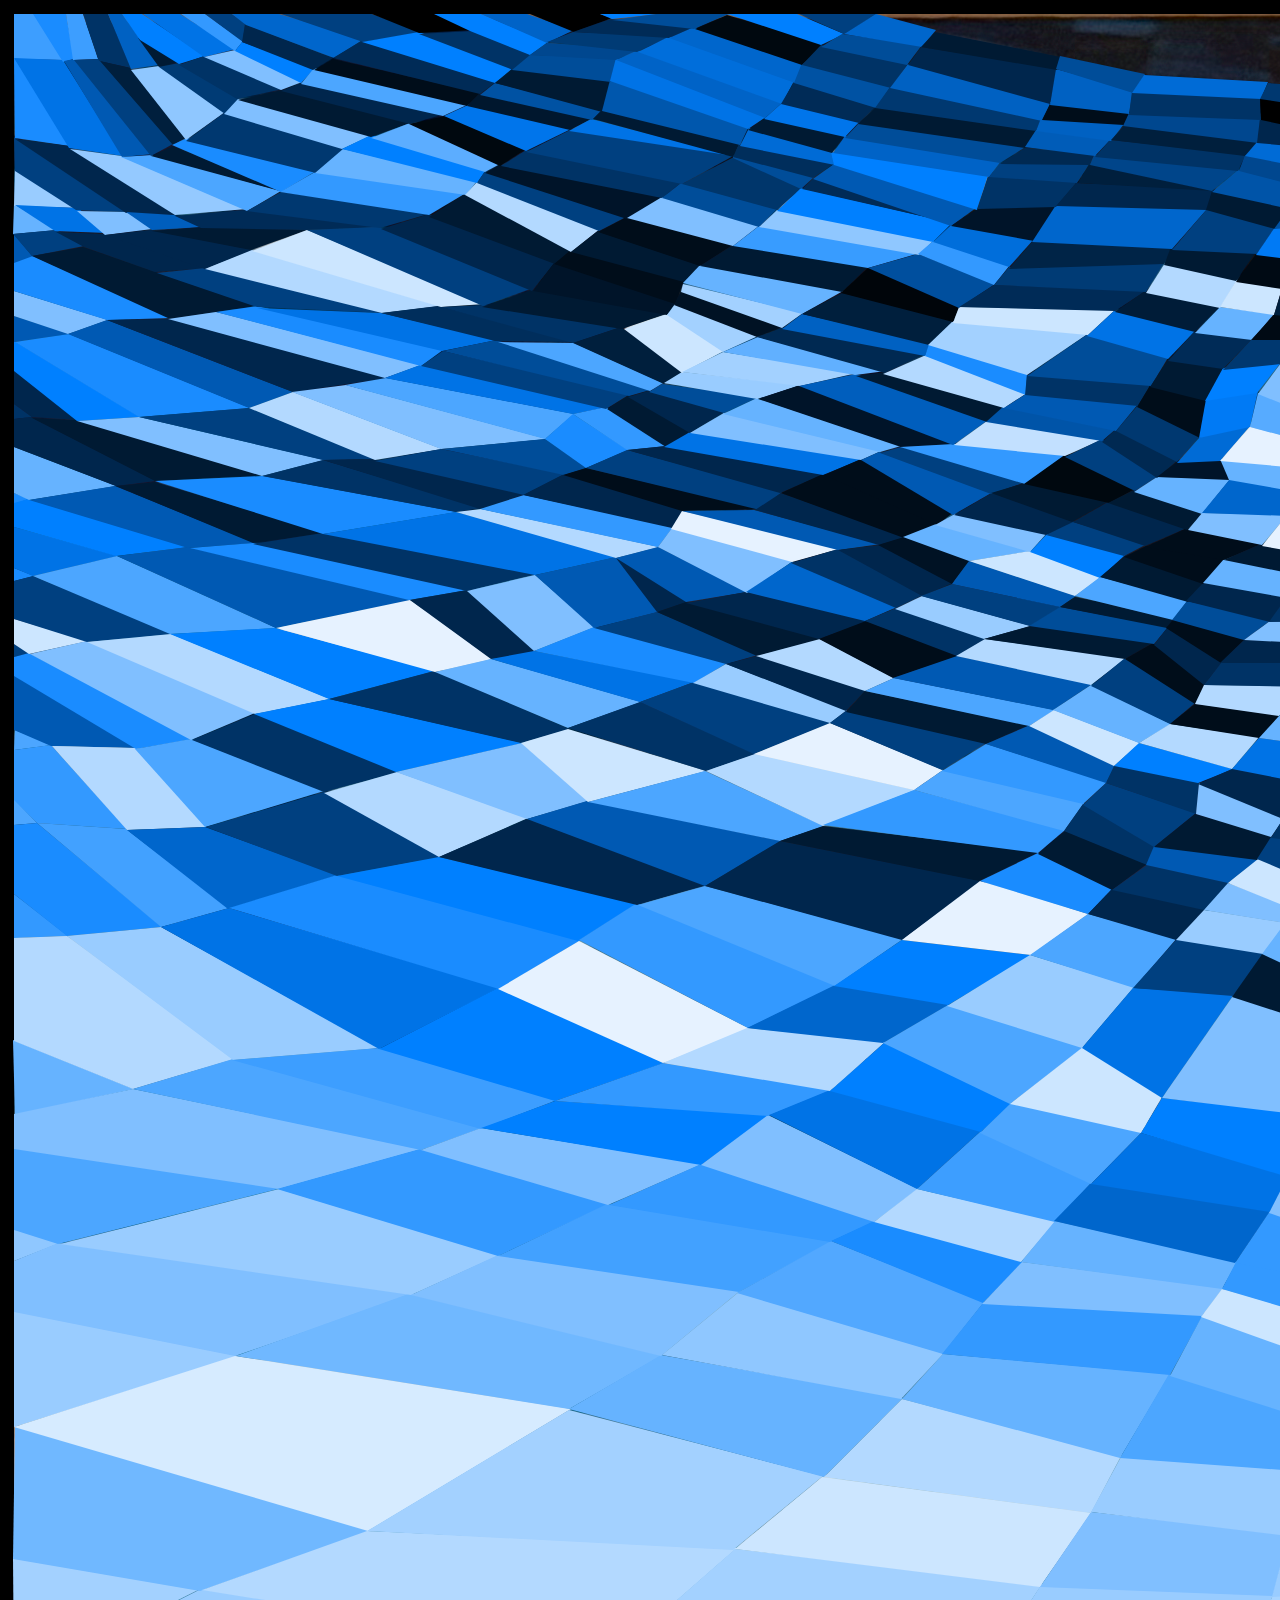
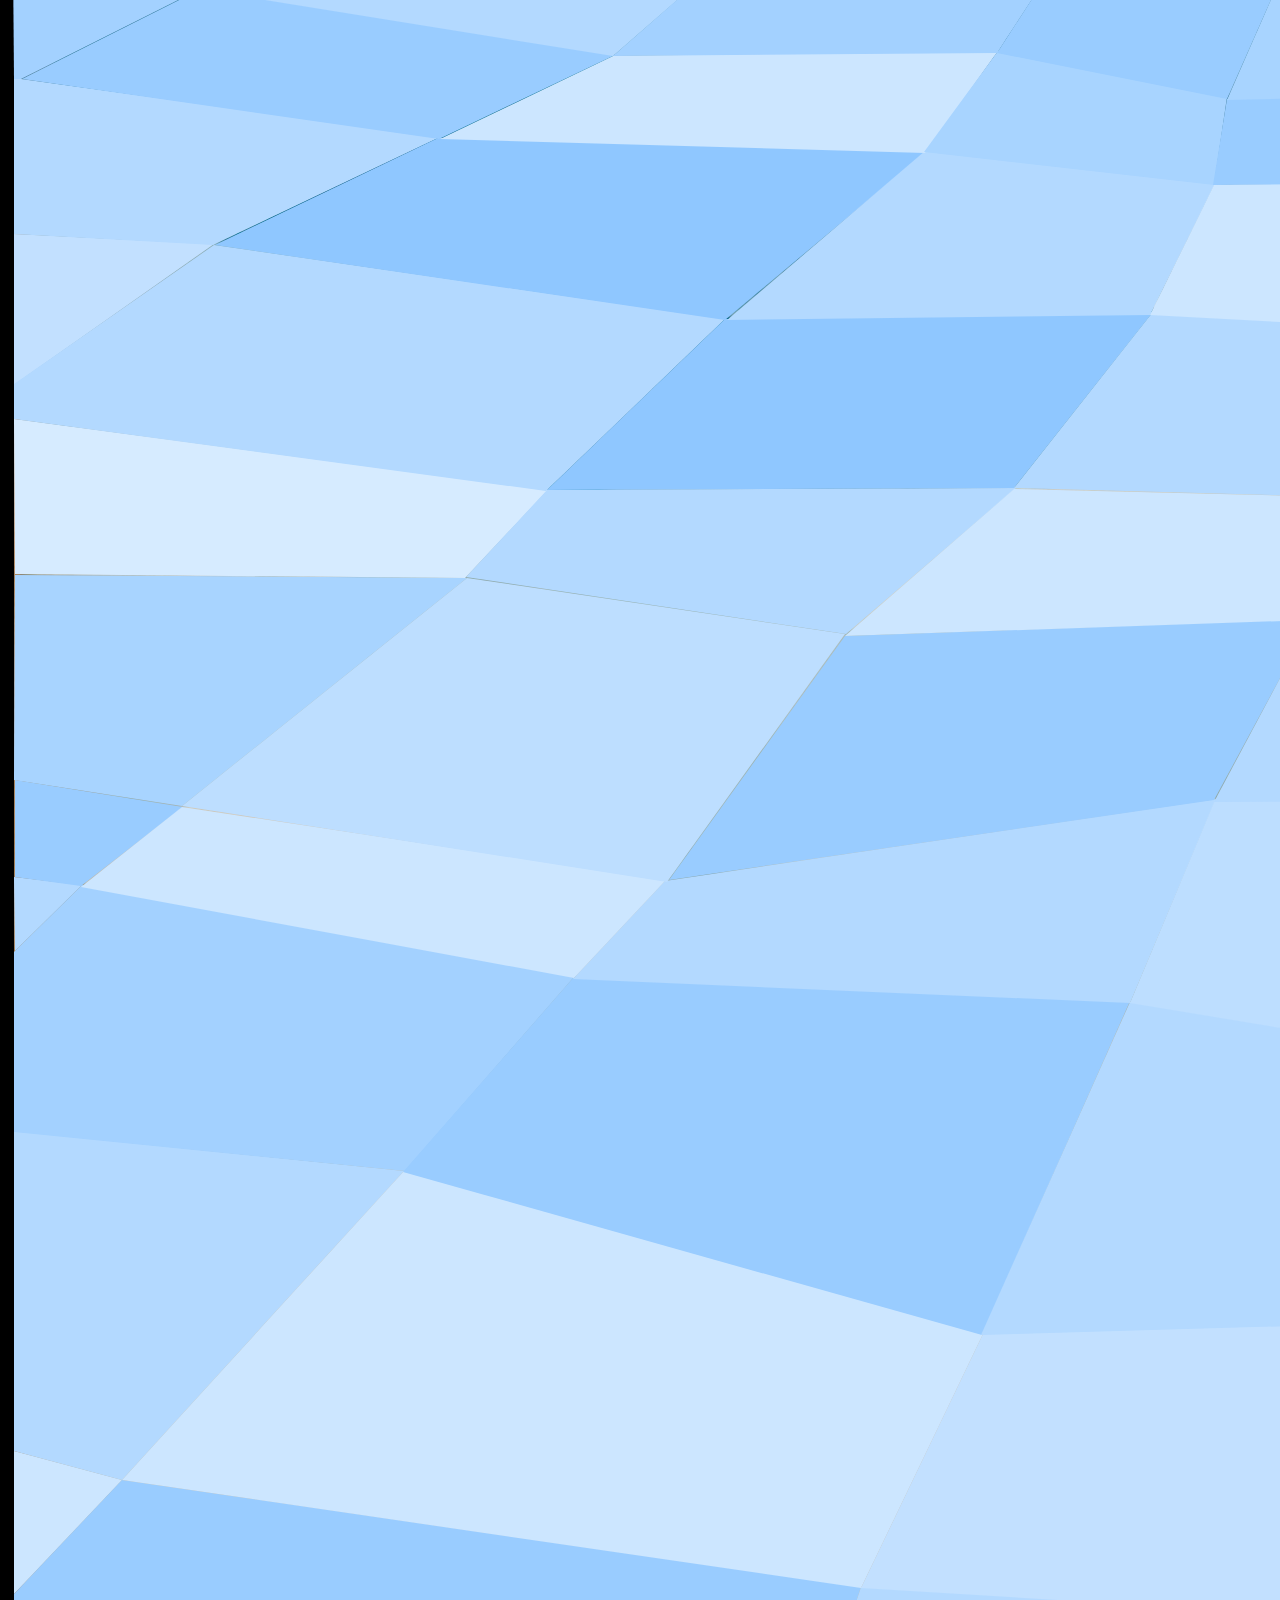
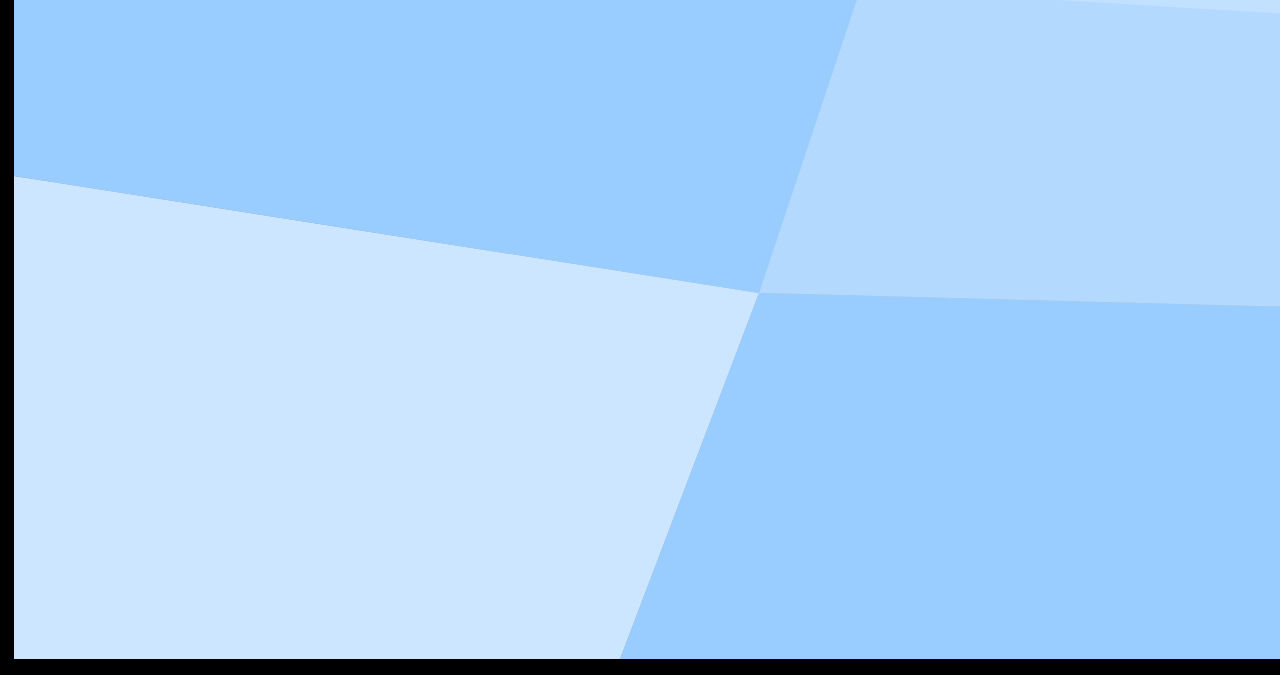
==== plane/index.html @ df66cd6f "more progress" ====
<!DOCTYPE html>
<html lang="en">
<head>
  <meta charset="UTF-8">
  <meta name="viewport" content="width=device-width, initial-scale=1.0">
  <meta name="color-scheme" content="light"/>
  <title>Dave Art</title>
  <meta name="keywords" content="svg, art, ...">
  <meta name="author" content="Fania Raczinski">
  <meta name="description" content="">

  <link rel="apple-touch-icon" sizes="180x180" href="imgs/favicons/apple-touch-icon.png">
  <link rel="icon" type="image/png" sizes="32x32" href="imgs/favicons/favicon-32x32.png">
  <link rel="icon" type="image/png" sizes="16x16" href="imgs/favicons/favicon-16x16.png">
  <link rel="manifest" href="site.webmanifest">

  <meta property="og:title" content="TITLE" />
  <meta property="og:type" content="website" />
  <!-- <meta property="og:url" content="" /> -->
  <!-- <meta property="og:image" content="" /> -->

  <meta name="twitter:card" content="summary_large_image">
  <meta name="twitter:title" content="TITLE">
  <!-- <meta name="twitter:image" content=""> -->

  <link rel="stylesheet" href="styles.css"></link>
  <script type="module" src="modules/clickListener.js"></script>
  <script type="module" src="modules/coords.js"></script>
  <script type="module" src="modules/effects.js"></script>

</head>

<body>

<main>

  <img src="ball_plane.png" alt="original artwork by Dave">

  <svg id="svg" viewBox="0 0 2774 3875" width="2774" height="3875" preserveAspectRatio="xMidYMid meet" overflow="hidden">

    <defs>
        <!-- --purple: rgb(61 29 62   / 100%);
            --mint:   rgb(81 173 119 / 100%);
            --blue:   rgb(18 69 117  / 100%);
            --orange: rgb(182 101 41 / 100%); -->

      <radialGradient id="ball" cx="45%" cy="20%" fr="1%">
        <stop offset="9%" stop-color="hsl(35deg 100% 90%)" />
        <stop offset="10%" stop-color="hsl(35deg 90% 50%)" />
        <stop offset="95%" stop-color="hsl(5deg 100% 50%)" />
      </radialGradient>

    </defs>

    <rect x="4" y="4" width="2764" height="3865" fill="none" stroke="black" stroke-width="20"/>

    <g id="colour_blocks">
      
      <path d="M 14 3376 L 759 3493 620 3859 14 3859 Z" fill="hsl(210deg 100% 90%)"/>
      <path d="M 759 3493 L 1562 3514 1564 3859 620 3859 Z" fill="hsl(210deg 100% 80%)"/>
      <path d="M 1562 3514 L 2426 3474 2652 3859 1564 3859 Z" fill="hsl(210deg 100% 85%)"/>
      <path d="M 2426 3474 L 2758 3471 2758 3859 2651 3859 Z" fill="hsl(210deg 100% 90%)"/>

      <path d="M 14 3051 L 122 3080 14 3194 Z" fill="hsl(210deg 100% 90%)"/>
      <path d="M 14 3194 L 122 3080 861 3187 759 3493 14 3376 Z" fill="hsl(210deg 100% 80%)"/>
      <path d="M 861 3187 L 1601 3232 1562 3514 759 3493 Z" fill="hsl(210deg 100% 85%)"/>
      <path d="M 1601 3232 L 2417 3221 2426 3474 1562 3514 Z" fill="hsl(210deg 100% 90%)"/>
      <path d="M 2417 3221 L 2757 3236 2758 3473 2426 3474 Z" fill="hsl(210deg 100% 80%)"/>
      
      <path d="M 14 2731 L 404 2771 122 3080 14 3051 Z" fill="hsl(210deg 100% 85%)"/>
      <path d="M 404 2771 L 983 2934 861 3188 122 3080 Z" fill="hsl(210deg 100% 90%)"/>
      <path d="M 983 2934 L 1635 2914 1601 3233 861 3188 Z" fill="hsl(210deg 100% 88%)"/>
      <path d="M 1635 2914 L 2448 2989 2417 3223 1601 3233 Z" fill="hsl(210deg 100% 80%)"/>
      <path d="M 2448 2989 L 2758 3005 2757 3237 2418 3223 Z" fill="hsl(210deg 100% 85%)"/>
      
      <path d="M 14 2477 L 82 2485 15 2551 Z" fill="hsl(210deg 100% 85%)"/>
      <path d="M 82 2485 L 574 2577 405 2771 14 2732 14 2552 Z" fill="hsl(210deg 100% 82%)"/>
      <path d="M 573 2578 L 1130 2601 982 2935 403 2772 Z" fill="hsl(210deg 100% 80%)"/>
      <path d="M 1130 2602 L 1655 2690 1637 2916 981 2935 Z" fill="hsl(210deg 100% 85%)"/>
      <path d="M 1654 2691 L 2354 2668 2447 2989 1637 2916 Z" fill="hsl(210deg 100% 87%)"/>
      <path d="M 2354 2669 L 2758 2689 2758 3007 2447 2989 Z" fill="hsl(210deg 100% 90%)"/>
      
      <path d="M 15 2380 L 183 2407 81 2486 15 2477 Z" fill="hsl(210deg 100% 80%)"/>
      <path d="M 182 2407 L 666 2480 574 2578 81 2487 Z" fill="hsl(210deg 100% 90%)"/>
      <path d="M 665 2481 L 1216 2399 1130 2603 573 2579 Z" fill="hsl(210deg 100% 85%)"/>
      <path d="M 1215 2400 L 1652 2398 1654 2690 1130 2603 Z" fill="hsl(210deg 100% 87%)"/>
      <path d="M 1652 2400 L 2317 2519 2353 2670 1654 2691 Z" fill="hsl(210deg 100% 90%)"/>
      <path d="M 2317 2519 L 2758 2502 2758 2689 2353 2670 Z" fill="hsl(210deg 100% 85%)"/>



      <path d="M 15 2175 L 467 2178 182 2406 14 2380 Z" fill="hsl(210deg 100% 83%)"/>
      <path d="M 182 2406 L 467 2178 845 2234 667 2482 Z" fill="hsl(210deg 100% 87%)"/>
      <path d="M 669 2480 L 845 2236 1312 2219 1214 2400 Z" fill="hsl(210deg 100% 80%)"/>
      <path d="M 1214 2402 L 1311 2220 1694 2237 1655 2401 Z" fill="hsl(210deg 100% 85%)"/>
      <path d="M 1655 2401 L 1694 2238 2260 2266 2317 2519 Z" fill="hsl(210deg 100% 80%)"/>
      <path d="M 2316 2520 L 2259 2267 2758 2294 2757 2503 Z" fill="hsl(210deg 100% 88%)"/>

      <path d="M 15 2174 L 14 2019 548 2090 465 2178 Z" fill="hsl(210deg 100% 92%)"/>
      <path d="M 466 2177 L 547 2090 1016 2088 846 2234 Z" fill="hsl(210deg 100% 85%)"/>
      <path d="M 845 2236 L 1014 2089 1379 2098 1311 2220 Z" fill="hsl(210deg 100% 90%)"/>
      <path d="M 1312 2221 L 1380 2096 1711 2124 1693 2237 Z" fill="hsl(210deg 100% 83%)"/>
      <path d="M 1693 2239 L 1712 2125 2216 2134 2259 2268 Z" fill="hsl(210deg 100% 87%)"/>
      <path d="M 2258 2268 L 2216 2136 2757 2131 2758 2295 Z" fill="hsl(210deg 100% 90%)"/>

      <path d="M 14 1985 L 14 1834 214 1844 Z" fill="hsl(210deg 100% 88%)"/>
      <path d="M 14 1984 L 214 1845 725 1919 546 2091 14 2019 Z" fill="hsl(210deg 100% 85%)"/>
      <path d="M 547 2090 L 725 1919 1153 1912 1014 2088 Z" fill="hsl(210deg 100% 78%)"/>
      <path d="M 1152 1913 L 1452 1929 1380 2098 1014 2088 Z" fill="hsl(210deg 100% 85%)"/>
      <path d="M 1451 1930 L 1761 1922 1712 2126 1380 2097 Z" fill="hsl(210deg 100% 88%)"/>
      <path d="M 1761 1924 L 2135 1894 2215 2136 1711 2126 Z" fill="hsl(210deg 100% 82%)"/>
      <path d="M 2136 1895 L 2759 1907 2758 2133 2214 2137 Z" fill="hsl(210deg 100% 80%)"/>

      <path d="M 14 1678 L 440 1737 213 1845 14 1834 Z" fill="hsl(210deg 100% 85%)"/>
      <path d="M 438 1738 L 927 1751 725 1920 215 1845 Z" fill="hsl(210deg 100% 78%)"/>
      <path d="M 925 1751 L 1215 1784 1150 1915 727 1920 Z" fill="hsl(210deg 100% 85%)"/>
      <path d="M 1214 1785 L 1516 1780 1451 1931 1150 1915 Z" fill="hsl(210deg 100% 90%)"/>
      <path d="M 1515 1780 L 1768 1785 1760 1925 1450 1932 Z" fill="hsl(210deg 100% 78%)"/>
      <path d="M 1768 1787 L 2122 1812 2136 1896 1760 1925 Z" fill="hsl(210deg 100% 84%)"/>
      <path d="M 2122 1813 L 2758 1765 2758 1909 2136 1897 Z" fill="hsl(210deg 100% 86%)"/>

      <path d="M 13 1558 L 202 1588 21 1679 14 1679 Z" fill="hsl(210deg 100% 82%)"/>
      <path d="M 201 1589 L 615 1655 439 1739 22 1679 Z" fill="hsl(210deg 100% 80%)"/>
      <path d="M 613 1656 L 998 1651 925 1753 440 1739 Z" fill="hsl(210deg 100% 90%)"/>
      <path d="M 998 1651 L 1227 1697 1214 1785 924 1752 Z" fill="hsl(210deg 100% 83%)"/>
      <path d="M 1227 1699 L 1527 1691 1515 1782 1213 1785 Z" fill="hsl(210deg 100% 80%)"/>
      <path d="M 1527 1692 L 1764 1718 1768 1788 1515 1782 Z" fill="hsl(210deg 100% 84%)"/>
      <path d="M 1764 1719 L 2084 1688 2123 1814 1768 1790 Z" fill="hsl(210deg 100% 78%)"/>
      <path d="M 2084 1690 L 2648 1662 2758 1761 2758 1767 2121 1814 Z" fill="hsl(210deg 100% 90%)"/>
      <path d="M 2648 1663 L 2758 1662 2758 1761 Z" fill="hsl(210deg 100% 85%)"/>

      <path d="M 15 1426 L 371 1531 200 1591 13 1559 Z" fill="hsl(210deg 100% 72%)"/>
      <path d="M 367 1531 L 737 1548 613 1656 202 1590 Z" fill="hsl(210deg 100% 85%)"/>
      <path d="M 735 1549 L 1042 1584 997 1653 613 1656 Z" fill="hsl(210deg 100% 82%)"/>
      <path d="M 1041 1585 L 1274 1593 1227 1699 997 1653 Z" fill="hsl(210deg 100% 80%)"/>
      <path d="M 1273 1595 L 1542 1578 1527 1693 1227 1700 Z" fill="hsl(210deg 100% 83%)"/>
      <path d="M 1542 1580 L 1765 1620 1765 1720 1527 1694 Z" fill="hsl(210deg 100% 77%)"/>
      <path d="M 1764 1621 L 2084 1642 2085 1691 1765 1721 Z" fill="hsl(210deg 100% 80%)"/>
      <path d="M 2084 1645 L 2602 1612 2648 1664 2084 1693 Z" fill="hsl(210deg 100% 82%)"/>
      <path d="M 2602 1613 L 2758 1610 2757 1663 2646 1664 Z" fill="hsl(210deg 100% 78%)"/>

      <path d="M 14 1311 L 239 1356 14 1427 Z" fill="hsl(210deg 100% 80%)"/>
      <path d="M 235 1356 L 571 1409 368 1531 14 1427 Z" fill="hsl(210deg 100% 92%)"/>
      <path d="M 569 1410 L 823 1476 733 1550 367 1531 Z" fill="hsl(210deg 100% 82%)"/>
      <path d="M 822 1477 L 1091 1513 1040 1587 735 1549 Z" fill="hsl(210deg 100% 90%)"/>
      <path d="M 1091 1512 L 1289 1534 1273 1596 1040 1587 Z" fill="hsl(210deg 100% 75%)"/>
      <path d="M 1288 1536 L 1543 1548 1543 1580 1272 1597 Z" fill="hsl(210deg 100% 80%)"/>
      <path d="M 1543 1550 L 1760 1553 1764 1622 1542 1581 Z" fill="hsl(210deg 100% 92%)"/>
      <path d="M 1759 1554 L 2078 1580 2085 1645 1763 1623 Z" fill="hsl(210deg 100% 76%)"/>
      <path d="M 2077 1582 L 2555 1552 2603 1614 2083 1646 Z" fill="hsl(210deg 100% 78%)"/>
      <path d="M 2555 1552 L 2758 1558 2758 1612 2602 1614 Z" fill="hsl(210deg 100% 72%)"/>

      <path d="M 14 1229 L 60 1243 14 1261 Z" fill="hsl(210deg 100% 78%)"/>
      <path d="M 58 1243 L 415 1294 235 1356 14 1312 14 1261 Z" fill="hsl(210deg 100% 75%)"/>
      <path d="M 411 1293 L 663 1355 569 1409 236 1356 Z" fill="hsl(210deg 100% 72%)"/>
      <path d="M 661 1355 L 903 1398 824 1477 569 1409 Z" fill="hsl(210deg 100% 70%)"/>
      <path d="M 902 1399 L 1121 1456 1091 1513 824 1477 Z" fill="hsl(210deg 100% 85%)"/>
      <path d="M 1121 1457 L 1310 1470 1288 1536 1091 1512 Z" fill="hsl(210deg 100% 80%)"/>
      <path d="M 1309 1472 L 1546 1509 1543 1550 1287 1538 Z" fill="hsl(210deg 100% 88%)"/>
      <path d="M 1546 1510 L 1756 1478 1760 1554 1542 1551 Z" fill="hsl(210deg 100% 70%)"/>
      <path d="M 1756 1480 L 2061 1508 2078 1582 1759 1555 Z" fill="hsl(210deg 100% 85%)"/>
      <path d="M 2060 1509 L 2531 1490 2555 1553 2076 1582 Z" fill="hsl(210deg 100% 80%)"/>
      <path d="M 2531 1490 L 2759 1498 2758 1559 2554 1554 Z" fill="hsl(210deg 100% 75%)"/>

      <path d="M 14 1148 L 282 1188 58 1244 14 1230 Z" fill="hsl(210deg 100% 65%)"/>
      <path d="M 279 1189 L 500 1255 411 1295 60 1244 Z" fill="hsl(210deg 100% 80%)"/>
      <path d="M 498 1255 L 741 1290 661 1356 411 1295 Z" fill="hsl(210deg 100% 75%)"/>
      <path d="M 739 1292 L 944 1353 901 1399 662 1355 Z" fill="hsl(210deg 100% 78%)"/>
      <path d="M 943 1354 L 1170 1374 1120 1458 902 1399 Z" fill="hsl(210deg 100% 70%)"/>
      <path d="M 1169 1374 L 1326 1423 1309 1472 1120 1458 Z" fill="hsl(210deg 100% 65%)"/>
      <path d="M 1325 1425 L 1553 1422 1546 1512 1308 1474 Z" fill="hsl(210deg 100% 68%)"/>
      <path d="M 1553 1423 L 1751 1415 1757 1481 1546 1512 Z" fill="hsl(210deg 100% 63%)"/>
      <path d="M 1751 1416 L 2050 1454 2062 1510 1756 1482 Z" fill="hsl(210deg 100% 68%)"/>
      <path d="M 2050 1456 L 2503 1446 2531 1492 2060 1510 Z" fill="hsl(210deg 100% 75%)"/>
      <path d="M 2503 1446 L 2759 1453 2759 1500 2530 1491 Z" fill="hsl(210deg 100% 62%)"/>

      <path d="M 13 1040 L 134 1089 15 1115 Z" fill="hsl(210deg 100% 70%)"/>
      <path d="M 133 1089 L 422 1149 279 1189 14 1149 14 1114 Z" fill="hsl(210deg 100% 75%)"/>
      <path d="M 420 1149 L 609 1204 498 1256 277 1189 Z" fill="hsl(210deg 100% 60%)"/>
      <path d="M 607 1204 L 833 1241 739 1292 498 1256 Z" fill="hsl(210deg 100% 63%)"/>
      <path d="M 831 1241 L 984 1302 943 1354 737 1293 Z" fill="hsl(210deg 100% 66%)"/>
      <path d="M 983 1303 L 1203 1315 1170 1375 942 1354 Z" fill="hsl(210deg 100% 60%)"/>
      <path d="M 1202 1316 L 1352 1371 1326 1425 1170 1376 Z" fill="hsl(210deg 100% 70%)"/>
      <path d="M 1351 1371 L 1561 1376 1553 1424 1325 1425 Z" fill="hsl(210deg 100% 55%)"/>
      <path d="M 1560 1377 L 1752 1378 1751 1417 1553 1425 Z" fill="hsl(210deg 100% 65%)"/>
      <path d="M 1752 1378 L 2037 1404 2050 1456 1750 1417 Z" fill="hsl(210deg 100% 58%)"/>
      <path d="M 2037 1405 L 2457 1376 2503 1448 2050 1457 Z" fill="hsl(210deg 100% 70%)"/>
      <path d="M 2457 1378 L 2759 1418 2759 1453 2502 1447 Z" fill="hsl(210deg 100% 60%)"/>

      <path d="M 14 938 L 14 894 68 936 Z" fill="hsl(210deg 100% 60%)"/>
      <path d="M 14 938 L 67 936 234 1059 133 1089 14 1041 Z" fill="hsl(210deg 100% 85%)"/>
      <path d="M 233 1059 L 482 1128 421 1150 133 1089 Z" fill="hsl(210deg 100% 65%)"/>
      <path d="M 481 1128 L 702 1164 608 1205 421 1150 Z" fill="hsl(210deg 100% 75%)"/>
      <path d="M 701 1164 L 876 1221 830 1242 609 1205 Z" fill="hsl(210deg 100% 60%)"/>
      <path d="M 874 1221 L 1023 1262 983 1303 831 1241 Z" fill="hsl(210deg 100% 55%)"/>
      <path d="M 1022 1262 L 1223 1288 1202 1316 982 1304 Z" fill="hsl(210deg 100% 75%)"/>
      <path d="M 1222 1289 L 1365 1330 1352 1371 1201 1317 Z" fill="hsl(210deg 100% 90%)"/>
      <path d="M 1364 1330 L 1570 1325 1561 1378 1351 1371 Z" fill="hsl(210deg 100% 80%)"/>
      <path d="M 1570 1326 L 1754 1333 1752 1380 1560 1378 Z" fill="hsl(210deg 100% 50%)"/>
      <path d="M 1753 1333 L 2025 1317 2037 1406 1752 1380 Z" fill="hsl(210deg 100% 90%)"/>
      <path d="M 2025 1319 L 2436 1349 2457 1379 2037 1407 Z" fill="hsl(210deg 100% 65%)"/>
      <path d="M 2436 1350 L 2686 1347 2759 1407 2759 1419 2456 1379 Z" fill="hsl(210deg 100% 70%)"/>
      <path d="M 2686 1348 L 2758 1341 2759 1407 Z" fill="hsl(210deg 100% 45%)"/>

      <path d="M 14 799 L 37 823 14 825 Z" fill="hsl(210deg 100% 65%)"/>
      <path d="M 14 825 L 37 823 162 927 67 936 14 894 Z" fill="hsl(210deg 100% 55%)"/>
      <path d="M 161 927 L 380 1048 233 1060 67 936 Z" fill="hsl(210deg 100% 80%)"/>
      <path d="M 379 1048 L 557 1100 481 1129 232 1060 Z" fill="hsl(210deg 100% 62%)"/>
      <path d="M 555 1101 L 770 1115 701 1165 481 1128 Z" fill="hsl(210deg 100% 50%)"/>
      <path d="M 768 1115 L 918 1189 874 1222 701 1165 Z" fill="hsl(210deg 100% 75%)"/>
      <path d="M 917 1189 L 1056 1221 1021 1262 874 1222 Z" fill="hsl(210deg 100% 85%)"/>
      <path d="M 1055 1221 L 1237 1262 1222 1289 1021 1262 Z" fill="hsl(210deg 100% 70%)"/>
      <path d="M 1236 1262 L 1377 1289 1364 1331 1222 1289 Z" fill="hsl(210deg 100% 60%)"/>
      <path d="M 1376 1289 L 1575 1303 1569 1326 1364 1330 Z" fill="hsl(210deg 100% 65%)"/>
      <path d="M 1575 1304 L 1758 1288 1754 1335 1569 1327 Z" fill="hsl(210deg 100% 70%)"/>
      <path d="M 1757 1289 L 2012 1274 2025 1319 1753 1335 Z" fill="hsl(210deg 100% 75%)"/>
      <path d="M 2012 1274 L 2388 1301 2436 1350 2025 1320 Z" fill="hsl(210deg 100% 50%)"/>
      <path d="M 2389 1302 L 2626 1288 2687 1349 2436 1351 Z" fill="hsl(210deg 100% 85%)"/>
      <path d="M 2627 1289 L 2759 1318 2758 1342 2686 1349 Z" fill="hsl(210deg 100% 40%)"/>

      <path d="M 15 730 L 52 745 14 750 Z" fill="hsl(210deg 100% 65%)"/>
      <path d="M 14 750 L 51 745 127 829 37 823 14 800 Z" fill="hsl(210deg 100% 60%)"/>
      <path d="M 37 823 L 126 829 229 908 161 927 Z" fill="hsl(210deg 100% 63%)"/>
      <path d="M 229 908 L 499 988 379 1049 161 927 Z" fill="hsl(210deg 100% 45%)"/>
      <path d="M 498 988 L 664 1063 555 1101 379 1049 Z" fill="hsl(210deg 100% 50%)"/>
      <path d="M 663 1063 L 832 1090 768 1116 555 1101 Z" fill="hsl(210deg 100% 60%)"/>
      <path d="M 830 1090 L 982 1130 917 1189 769 1115 Z" fill="hsl(210deg 100% 45%)"/>
      <path d="M 981 1131 L 1092 1182 1055 1222 917 1189 Z" fill="hsl(210deg 100% 62%)"/>
      <path d="M 1091 1183 L 1271 1210 1235 1263 1054 1221 Z" fill="hsl(210deg 100% 40%)"/>
      <path d="M 1270 1211 L 1387 1253 1377 1290 1235 1263 Z" fill="hsl(210deg 100% 60%)"/>
      <path d="M 1386 1253 L 1577 1271 1575 1305 1377 1289 Z" fill="hsl(210deg 100% 75%)"/>
      <path d="M 1576 1271 L 1760 1248 1757 1290 1575 1305 Z" fill="hsl(210deg 100% 65%)"/>
      <path d="M 1759 1248 L 2011 1244 2012 1275 1756 1290 Z" fill="hsl(210deg 100% 55%)"/>
      <path d="M 2011 1243 L 2328 1234 2390 1303 2012 1276 Z" fill="hsl(210deg 100% 75%)"/>
      <path d="M 2328 1235 L 2609 1267 2626 1289 2389 1303 Z" fill="hsl(210deg 100% 55%)"/>
      <path d="M 2609 1267 L 2758 1270 2760 1320 2625 1289 Z" fill="hsl(210deg 100% 45%)"/>

      <path d="M 14 675 L 138 748 51 746 14 730 Z" fill="hsl(210deg 100% 35%)"/>
      <path d="M 136 748 L 206 827 127 830 52 746 Z" fill="hsl(210deg 100% 85%)"/>
      <path d="M 205 827 L 338 875 228 909 127 830 Z" fill="hsl(210deg 100% 40%)"/>
      <path d="M 337 875 L 581 940 499 989 229 908 Z" fill="hsl(210deg 100% 55%)"/>
      <path d="M 579 941 L 750 1029 663 1063 498 989 Z" fill="hsl(210deg 100% 95%)"/>
      <path d="M 747 1028 L 885 1042 830 1091 663 1063 Z" fill="hsl(210deg 100% 85%)"/>
      <path d="M 884 1043 L 1012 1103 981 1132 830 1091 Z" fill="hsl(210deg 100% 50%)"/>
      <path d="M 1011 1103 L 1142 1132 1091 1184 980 1133 Z" fill="hsl(210deg 100% 65%)"/>
      <path d="M 1141 1133 L 1289 1175 1270 1212 1091 1184 Z" fill="hsl(210deg 100% 45%)"/>
      <path d="M 1288 1176 L 1397 1200 1386 1254 1269 1213 Z" fill="hsl(210deg 100% 75%)"/>
      <path d="M 1396 1201 L 1587 1237 1576 1272 1386 1254 Z" fill="hsl(210deg 100% 55%)"/>
      <path d="M 1586 1237 L 1763 1213 1759 1250 1576 1272 Z" fill="hsl(210deg 100% 90%)"/>
      <path d="M 1763 1214 L 2009 1206 2012 1245 1759 1250 Z" fill="hsl(210deg 100% 60%)"/>
      <path d="M 2009 1207 L 2307 1202 2329 1236 2012 1245 Z" fill="hsl(210deg 100% 85%)"/>
      <path d="M 2306 1201 L 2534 1199 2610 1269 2329 1237 Z" fill="hsl(210deg 100% 50%)"/>
      <path d="M 2534 1199 L 2758 1200 2759 1272 2609 1269 Z" fill="hsl(210deg 100% 65%)"/>

      <path d="M 14 644 L 30 653 14 657 Z" fill="hsl(210deg 100% 25%)"/>
      <path d="M 29 653 L 193 739 136 749 14 676 14 657 Z" fill="hsl(210deg 100% 55%)"/>
      <path d="M 191 739 L 324 791 205 827 135 749 Z" fill="hsl(210deg 100% 65%)"/>
      <path d="M 324 792 L 441 857 337 876 206 827 Z" fill="hsl(210deg 100% 25%)"/>
      <path d="M 439 857 L 638 903 578 941 337 876 Z" fill="hsl(210deg 100% 50%)"/>
      <path d="M 637 903 L 837 985 748 1028 579 940 Z" fill="hsl(210deg 100% 60%)"/>
      <path d="M 835 985 L 950 1004 883 1043 747 1028 Z" fill="hsl(210deg 100% 40%)"/>
      <path d="M 948 1005 L 1084 1047 1010 1104 883 1043 Z" fill="hsl(210deg 100% 65%)"/>
      <path d="M 1083 1047 L 1162 1097 1141 1133 1010 1104 Z" fill="hsl(210deg 100% 90%)"/>
      <path d="M 1162 1098 L 1313 1114 1288 1177 1141 1133 Z" fill="hsl(210deg 100% 50%)"/>
      <path d="M 1312 1115 L 1413 1146 1397 1203 1287 1177 Z" fill="hsl(210deg 100% 20%)"/>
      <path d="M 1412 1147 L 1590 1159 1586 1238 1396 1203 Z" fill="hsl(210deg 100% 35%)"/>
      <path d="M 1589 1160 L 1761 1185 1762 1215 1585 1238 Z" fill="hsl(210deg 100% 60%)"/>
      <path d="M 1760 1186 L 1992 1165 2009 1208 1762 1214 Z" fill="hsl(210deg 100% 45%)"/>
      <path d="M 1992 1166 L 2287 1159 2307 1203 2009 1208 Z" fill="hsl(210deg 100% 95%)"/>
      <path d="M 2287 1160 L 2499 1143 2534 1200 2307 1203 Z" fill="hsl(210deg 100% 30%)"/>
      <path d="M 2499 1144 L 2707 1132 2758 1169 2758 1201 2534 1200 Z" fill="hsl(210deg 100% 15%)"/>
      <path d="M 2707 1133 L 2758 1132 2758 1169 Z" fill="hsl(210deg 100% 40%)"/>

      <path d="M 14 619 L 88 641 29 654 14 644 Z" fill="hsl(210deg 100% 90%)"/>
      <path d="M 87 641 L 255 713 191 740 30 654 Z" fill="hsl(210deg 100% 75%)"/>
      <path d="M 255 714 L 398 772 324 792 192 740 Z" fill="hsl(210deg 100% 20%)"/>
      <path d="M 397 772 L 528 818 439 857 324 793 Z" fill="hsl(210deg 100% 85%)"/>
      <path d="M 527 819 L 707 885 637 905 439 857 Z" fill="hsl(210deg 100% 15%)"/>
      <path d="M 705 886 L 903 939 835 986 638 905 Z" fill="hsl(210deg 100% 65%)"/>
      <path d="M 902 940 L 1032 955 948 1005 834 986 Z" fill="hsl(210deg 100% 50%)"/>
      <path d="M 1030 955 L 1134 987 1082 1048 947 1006 Z" fill="hsl(210deg 100% 80%)"/>
      <path d="M 1133 988 L 1234 994 1162 1098 1082 1048 Z" fill="hsl(210deg 100% 45%)"/>
      <path d="M 1233 996 L 1356 1036 1312 1116 1162 1098 Z" fill="hsl(210deg 100% 75%)"/>
      <path d="M 1355 1037 L 1437 1054 1413 1148 1312 1117 Z" fill="hsl(210deg 100% 35%)"/>
      <path d="M 1437 1055 L 1592 1110 1589 1161 1413 1148 Z" fill="hsl(210deg 100% 65%)"/>
      <path d="M 1592 1111 L 1757 1104 1760 1186 1589 1161 Z" fill="hsl(210deg 100% 85%)"/>
      <path d="M 1756 1105 L 1988 1117 1992 1166 1760 1187 Z" fill="hsl(210deg 100% 75%)"/>
      <path d="M 1987 1118 L 2125 1095 2138 1162 1992 1167 Z" fill="hsl(210deg 100% 35%)"/>
      <path d="M 2124 1097 L 2255 1110 2288 1160 2137 1163 Z" fill="hsl(210deg 100% 40%)"/>
      <path d="M 2255 1111 L 2428 1070 2500 1145 2287 1161 Z" fill="hsl(210deg 100% 80%)"/>
      <path d="M 2428 1071 L 2645 1075 2708 1134 2500 1146 Z" fill="hsl(210deg 100% 20%)"/>
      <path d="M 2645 1077 L 2758 1082 2758 1133 2707 1134 Z" fill="hsl(210deg 100% 15%)"/>

      <path d="M 14 568 L 34 576 14 581 Z" fill="hsl(210deg 100% 55%)"/>
      <path d="M 33 576 L 173 634 87 642 14 619 14 581 Z" fill="hsl(210deg 100% 25%)"/>
      <path d="M 171 634 L 330 699 255 714 87 642 Z" fill="hsl(210deg 100% 85%)"/>
      <path d="M 329 699 L 523 743 396 772 254 714 Z" fill="hsl(210deg 100% 50%)"/>
      <path d="M 522 743 L 588 801 527 819 396 772 Z" fill="hsl(210deg 100% 75%)"/>
      <path d="M 587 801 L 781 841 705 886 527 819 Z" fill="hsl(210deg 100% 35%)"/>
      <path d="M 780 841 L 982 881 902 940 705 886 Z" fill="hsl(210deg 100% 15%)"/>
      <path d="M 980 881 L 1088 914 1031 955 902 940 Z" fill="hsl(210deg 100% 95%)"/>
      <path d="M 1088 914 L 1177 938 1134 988 1030 955 Z" fill="hsl(210deg 100% 65%)"/>
      <path d="M 1177 939 L 1264 952 1233 996 1133 988 Z" fill="hsl(210deg 100% 25%)"/>
      <path d="M 1263 953 L 1375 1006 1355 1037 1232 997 Z" fill="hsl(210deg 100% 10%)"/>
      <path d="M 1374 1007 L 1450 1008 1437 1055 1355 1037 Z" fill="hsl(210deg 100% 40%)"/>
      <path d="M 1450 1009 L 1604 1046 1592 1111 1437 1056 Z" fill="hsl(210deg 100% 20%)"/>
      <path d="M 1604 1046 L 1763 1036 1756 1105 1591 1112 Z" fill="hsl(210deg 100% 50%)"/>
      <path d="M 1763 1037 L 1995 1064 1988 1118 1756 1106 Z" fill="hsl(210deg 100% 30%)"/>
      <path d="M 1994 1065 L 2125 1057 2124 1097 1987 1118 Z" fill="hsl(210deg 100% 85%)"/>
      <path d="M 2124 1058 L 2218 1051 2255 1111 2124 1098 Z" fill="hsl(210deg 100% 65%)"/>
      <path d="M 2218 1052 L 2390 1030 2428 1072 2255 1111 Z" fill="hsl(210deg 100% 20%)"/>
      <path d="M 2390 1031 L 2596 1028 2645 1077 2428 1072 Z" fill="hsl(210deg 100% 30%)"/>
      <path d="M 2596 1029 L 2758 1034 2758 1082 2646 1078 Z" fill="hsl(210deg 100% 90%)"/>

      <path d="M 14 527 L 118 556 33 576 14 568 Z" fill="hsl(210deg 100% 45%)"/>
      <path d="M 117 556 L 276 628 170 634 33 576 Z" fill="hsl(210deg 100% 65%)"/>
      <path d="M 275 628 L 435 671 329 699 170 634 Z" fill="hsl(210deg 100% 50%)"/>
      <path d="M 434 671 L 569 729 521 743 329 699 Z" fill="hsl(210deg 100% 20%)"/>
      <path d="M 568 729 L 706 771 588 802 521 743 Z" fill="hsl(210deg 100% 90%)"/>
      <path d="M 705 771 L 824 826 780 841 588 802 Z" fill="hsl(210deg 100% 65%)"/>
      <path d="M 823 826 L 1039 852 979 881 780 841 Z" fill="hsl(210deg 100% 10%)"/>
      <path d="M 1038 853 L 1112 889 1088 914 980 881 Z" fill="hsl(210deg 100% 55%)"/>
      <path d="M 1112 889 L 1205 909 1176 940 1088 914 Z" fill="hsl(210deg 100% 15%)"/>
      <path d="M 1204 910 L 1286 923 1263 954 1176 940 Z" fill="hsl(210deg 100% 80%)"/>
      <path d="M 1285 923 L 1393 959 1374 1007 1262 954 Z" fill="hsl(210deg 100% 70%)"/>
      <path d="M 1392 959 L 1458 965 1450 1009 1374 1008 Z" fill="hsl(210deg 100% 85%)"/>
      <path d="M 1457 965 L 1610 999 1604 1047 1449 1009 Z" fill="hsl(210deg 100% 60%)"/>
      <path d="M 1610 999 L 1760 1004 1763 1038 1603 1047 Z" fill="hsl(210deg 100% 90%)"/>
      <path d="M 1759 1004 L 2000 1019 1994 1065 1763 1038 Z" fill="hsl(210deg 100% 75%)"/>
      <path d="M 1999 1019 L 2103 1020 2125 1057 1994 1065 Z" fill="hsl(210deg 100% 40%)"/>
      <path d="M 2103 1020 L 2196 1022 2218 1052 2124 1058 Z" fill="hsl(210deg 100% 60%)"/>
      <path d="M 2195 1023 L 2360 993 2390 1031 2217 1052 Z" fill="hsl(210deg 100% 25%)"/>
      <path d="M 2360 994 L 2569 1003 2596 1029 2390 1032 Z" fill="hsl(210deg 100% 50%)"/>
      <path d="M 2569 1003 L 2758 980 2758 1035 2596 1030 Z" fill="hsl(210deg 100% 15%)"/>

      <path d="M 14 493 L 29 499 14 504 Z" fill="hsl(210deg 100% 55%)"/>
      <path d="M 28 499 L 189 547 116 556 14 527 14 503 Z" fill="hsl(210deg 100% 50%)"/>
      <path d="M 188 547 L 412 600 276 628 117 556 Z" fill="hsl(210deg 100% 35%)"/>
      <path d="M 410 600 L 492 659 435 672 276 628 Z" fill="hsl(210deg 100% 95%)"/>
      <path d="M 491 659 L 641 702 568 728 435 672 Z" fill="hsl(210deg 100% 70%)"/>
      <path d="M 640 702 L 756 754 706 771 568 728 Z" fill="hsl(210deg 100% 20%)"/>
      <path d="M 755 754 L 915 790 823 826 706 771 Z" fill="hsl(210deg 100% 85%)"/>
      <path d="M 914 790 L 1065 830 1038 853 823 825 Z" fill="hsl(210deg 100% 60%)"/>
      <path d="M 1065 831 L 1147 864 1112 890 1038 854 Z" fill="hsl(210deg 100% 10%)"/>
      <path d="M 1147 865 L 1229 883 1204 910 1112 890 Z" fill="hsl(210deg 100% 20%)"/>
      <path d="M 1228 883 L 1296 909 1285 923 1204 910 Z" fill="hsl(210deg 100% 75%)"/>
      <path d="M 1295 909 L 1400 931 1392 959 1285 924 Z" fill="hsl(210deg 100% 30%)"/>
      <path d="M 1399 932 L 1470 937 1457 965 1392 959 Z" fill="hsl(210deg 100% 70%)"/>
      <path d="M 1470 937 L 1615 974 1610 999 1457 965 Z" fill="hsl(210deg 100% 35%)"/>
      <path d="M 1615 974 L 1763 974 1759 1005 1609 999 Z" fill="hsl(210deg 100% 15%)"/>
      <path d="M 1763 975 L 1993 973 1999 1020 1759 1004 Z" fill="hsl(210deg 100% 60%)"/>
      <path d="M 1993 974 L 2095 997 2103 1021 1999 1020 Z" fill="hsl(210deg 100% 15%)"/>
      <path d="M 2094 997 L 2179 996 2196 1023 2103 1021 Z" fill="hsl(210deg 100% 50%)"/>
      <path d="M 2179 997 L 2345 972 2360 994 2195 1023 Z" fill="hsl(210deg 100% 10%)"/>
      <path d="M 2345 972 L 2531 960 2569 1004 2360 994 Z" fill="hsl(210deg 100% 45%)"/>
      <path d="M 2531 961 L 2758 956 2758 981 2568 1003 Z" fill="hsl(210deg 100% 90%)"/>

      <path d="M 14 447 L 116 486 29 500 14 493 Z" fill="hsl(210deg 100% 70%)"/>
      <path d="M 115 486 L 255 543 188 548 29 500 Z" fill="hsl(210deg 100% 35%)"/>
      <path d="M 253 543 L 468 590 409 600 190 548 Z" fill="hsl(210deg 100% 55%)"/>
      <path d="M 467 590 L 535 651 491 659 410 600 Z" fill="hsl(210deg 100% 15%)"/>
      <path d="M 534 651 L 694 682 640 702 491 659 Z" fill="hsl(210deg 100% 45%)"/>
      <path d="M 694 682 L 831 723 754 754 640 702 Z" fill="hsl(210deg 100% 25%)"/>
      <path d="M 830 723 L 943 770 914 790 754 754 Z" fill="hsl(210deg 100% 95%)"/>
      <path d="M 943 770 L 1084 803 1064 831 914 790 Z" fill="hsl(210deg 100% 65%)"/>
      <path d="M 1083 804 L 1155 845 1147 865 1064 831 Z" fill="hsl(210deg 100% 20%)"/>
      <path d="M 1154 846 L 1259 859 1228 883 1146 865 Z" fill="hsl(210deg 100% 35%)"/>
      <path d="M 1258 859 L 1316 883 1295 910 1228 883 Z" fill="hsl(210deg 100% 90%)"/>
      <path d="M 1316 884 L 1413 901 1398 932 1294 910 Z" fill="hsl(210deg 100% 15%)"/>
      <path d="M 1413 902 L 1480 914 1470 938 1398 932 Z" fill="hsl(210deg 100% 20%)"/>
      <path d="M 1479 915 L 1612 929 1614 975 1470 938 Z" fill="hsl(210deg 100% 5%)"/>
      <path d="M 1612 930 L 1755 938 1763 975 1614 975 Z" fill="hsl(210deg 100% 25%)"/>
      <path d="M 1755 939 L 1997 931 1992 975 1763 976 Z" fill="hsl(210deg 100% 45%)"/>
      <path d="M 1996 932 L 2098 977 2094 998 1992 975 Z" fill="hsl(210deg 100% 75%)"/>
      <path d="M 2097 977 L 2165 975 2179 997 2094 997 Z" fill="hsl(210deg 100% 55%)"/>
      <path d="M 2165 975 L 2330 951 2345 973 2179 998 Z" fill="hsl(210deg 100% 75%)"/>
      <path d="M 2330 951 L 2510 939 2531 961 2345 973 Z" fill="hsl(210deg 100% 15%)"/>
      <path d="M 2510 940 L 2729 916 2758 928 2757 956 2531 961 Z" fill="hsl(210deg 100% 70%)"/>
      <path d="M 2729 917 L 2758 913 2758 928 Z" fill="hsl(210deg 100% 10%)"/>

      <path d="M 14 404 L 32 417 14 419 Z" fill="hsl(210deg 100% 20%)"/>
      <path d="M 31 417 L 156 481 116 486 14 447 14 419 Z" fill="hsl(210deg 100% 15%)"/>
      <path d="M 155 482 L 325 533 253 543 116 486 Z" fill="hsl(210deg 100% 10%)"/>
      <path d="M 323 533 L 537 574 467 591 253 544 Z" fill="hsl(210deg 100% 20%)"/>
      <path d="M 535 575 L 595 627 534 651 467 591 Z" fill="hsl(210deg 100% 75%)"/>
      <path d="M 594 627 L 727 663 694 683 534 651 Z" fill="hsl(210deg 100% 55%)"/>
      <path d="M 726 664 L 847 710 830 723 693 683 Z" fill="hsl(210deg 100% 80%)"/>
      <path d="M 846 711 L 986 743 942 770 830 723 Z" fill="hsl(210deg 100% 25%)"/>
      <path d="M 986 744 L 1107 782 1083 804 942 771 Z" fill="hsl(210deg 100% 60%)"/>
      <path d="M 1106 783 L 1196 813 1154 847 1083 805 Z" fill="hsl(210deg 100% 25%)"/>
      <path d="M 1195 814 L 1272 836 1257 860 1154 847 Z" fill="hsl(210deg 100% 10%)"/>
      <path d="M 1271 837 L 1347 844 1316 884 1257 859 Z" fill="hsl(210deg 100% 25%)"/>
      <path d="M 1346 845 L 1421 874 1413 903 1316 884 Z" fill="hsl(210deg 100% 10%)"/>
      <path d="M 1420 876 L 1487 886 1479 916 1412 904 Z" fill="hsl(210deg 100% 15%)"/>
      <path d="M 1485 887 L 1616 911 1612 930 1478 916 Z" fill="hsl(210deg 100% 35%)"/>
      <path d="M 1615 912 L 1763 912 1755 940 1611 931 Z" fill="hsl(210deg 100% 10%)"/>
      <path d="M 1762 913 L 1983 916 1997 933 1755 940 Z" fill="hsl(210deg 100% 60%)"/>
      <path d="M 1983 917 L 2100 955 2098 977 1995 932 Z" fill="hsl(210deg 100% 50%)"/>
      <path d="M 2099 956 L 2151 952 2165 976 2097 977 Z" fill="hsl(210deg 100% 85%)"/>
      <path d="M 2150 952 L 2321 937 2330 952 2165 976 Z" fill="hsl(210deg 100% 25%)"/>
      <path d="M 2320 938 L 2492 925 2509 940 2329 952 Z" fill="hsl(210deg 100% 10%)"/>
      <path d="M 2492 926 L 2686 887 2730 917 2510 941 Z" fill="hsl(210deg 100% 30%)"/>
      <path d="M 2686 888 L 2758 893 2758 914 2730 918 Z" fill="hsl(210deg 100% 40%)"/>

      <path d="M 14 370 L 78 420 32 417 14 404 Z" fill="hsl(210deg 100% 15%)"/>
      <path d="M 76 420 L 265 475 155 481 32 418 Z" fill="hsl(210deg 100% 10%)"/>
      <path d="M 263 476 L 457 512 323 534 155 481 Z" fill="hsl(210deg 100% 55%)"/>
      <path d="M 456 512 L 617 557 535 575 323 534 Z" fill="hsl(210deg 100% 45%)"/>
      <path d="M 616 557 L 658 612 594 628 535 575 Z" fill="hsl(210deg 100% 35%)"/>
      <path d="M 657 612 L 758 655 726 664 594 628 Z" fill="hsl(210deg 100% 25%)"/>
      <path d="M 757 656 L 866 690 846 711 726 664 Z" fill="hsl(210deg 100% 15%)"/>
      <path d="M 865 691 L 1028 725 986 744 846 712 Z" fill="hsl(210deg 100% 10%)"/>
      <path d="M 1030 725 L 1115 766 1106 783 986 744 Z" fill="hsl(210deg 100% 35%)"/>
      <path d="M 1114 766 L 1199 782 1196 814 1106 783 Z" fill="hsl(210deg 100% 20%)"/>
      <path d="M 1199 783 L 1284 818 1271 837 1196 814 Z" fill="hsl(210deg 100% 75%)"/>
      <path d="M 1283 819 L 1362 826 1346 846 1271 838 Z" fill="hsl(210deg 100% 20%)"/>
      <path d="M 1361 827 L 1423 858 1420 877 1345 847 Z" fill="hsl(210deg 100% 5%)"/>
      <path d="M 1422 859 L 1490 868 1485 888 1420 877 Z" fill="hsl(210deg 100% 35%)"/>
      <path d="M 1489 869 L 1608 876 1616 913 1485 888 Z" fill="hsl(210deg 100% 80%)"/>
      <path d="M 1608 876 L 1752 885 1762 913 1615 913 Z" fill="hsl(210deg 100% 65%)"/>
      <path d="M 1751 885 L 1986 893 1983 917 1762 913 Z" fill="hsl(210deg 100% 45%)"/>
      <path d="M 1986 893 L 2088 917 2099 956 1983 917 Z" fill="hsl(210deg 100% 25%)"/>
      <path d="M 2088 917 L 2137 921 2150 952 2098 956 Z" fill="hsl(210deg 100% 35%)"/>
      <path d="M 2137 922 L 2313 923 2320 938 2150 953 Z" fill="hsl(210deg 100% 80%)"/>
      <path d="M 2313 923 L 2468 894 2492 927 2320 938 Z" fill="hsl(210deg 100% 55%)"/>
      <path d="M 2468 895 L 2639 867 2686 888 2492 927 Z" fill="hsl(210deg 100% 20%)"/>
      <path d="M 2639 868 L 2758 869 2758 893 2686 888 Z" fill="hsl(210deg 100% 75%)"/>

      <path d="M 14 341 L 140 417 77 421 14 371 Z" fill="hsl(210deg 100% 50%)"/>
      <path d="M 139 417 L 324 460 262 476 77 421 Z" fill="hsl(210deg 100% 75%)"/>
      <path d="M 323 460 L 482 508 456 512 262 476 Z" fill="hsl(210deg 100% 20%)"/>
      <path d="M 481 509 L 659 547 616 558 456 512 Z" fill="hsl(210deg 100% 85%)"/>
      <path d="M 616 558 L 687 602 657 612 Z" fill="hsl(210deg 100% 15%)"/>
      <path d="M 686 602 L 821 639 757 656 657 612 Z" fill="hsl(210deg 100% 10%)"/>
      <path d="M 820 639 L 894 678 865 691 756 656 Z" fill="hsl(210deg 100% 85%)"/>
      <path d="M 894 678 L 1055 710 1029 726 865 691 Z" fill="hsl(210deg 100% 65%)"/>
      <path d="M 1054 710 L 1140 743 1114 766 1029 726 Z" fill="hsl(210deg 100% 90%)"/>
      <path d="M 1139 743 L 1233 769 1198 783 1114 766 Z" fill="hsl(210deg 100% 50%)"/>
      <path d="M 1232 769 L 1346 790 1283 819 1198 784 Z" fill="hsl(210deg 100% 15%)"/>
      <path d="M 1345 791 L 1378 796 1361 827 1283 819 Z" fill="hsl(210deg 100% 45%)"/>
      <path d="M 1378 796 L 1450 804 1422 859 1361 828 Z" fill="hsl(210deg 100% 65%)"/>
      <path d="M 1449 805 L 1500 822 1489 869 1422 860 Z" fill="hsl(210deg 100% 30%)"/>
      <path d="M 1499 823 L 1614 820 1608 876 1489 869 Z" fill="hsl(210deg 100% 95%)"/>
      <path d="M 1614 821 L 1752 837 1751 885 1608 876 Z" fill="hsl(210deg 100% 75%)"/>
      <path d="M 1752 838 L 1973 841 1986 894 1751 885 Z" fill="hsl(210deg 100% 35%)"/>
      <path d="M 1973 842 L 2093 882 2088 919 1985 895 Z" fill="hsl(210deg 100% 60%)"/>
      <path d="M 2092 883 L 2131 878 2137 922 2088 919 Z" fill="hsl(210deg 100% 15%)"/>
      <path d="M 2130 879 L 2305 889 2313 923 2137 922 Z" fill="hsl(210deg 100% 10%)"/>
      <path d="M 2304 890 L 2448 877 2468 896 2313 924 Z" fill="hsl(210deg 100% 20%)"/>
      <path d="M 2448 878 L 2592 836 2639 868 2467 896 Z" fill="hsl(210deg 100% 5%)"/>
      <path d="M 2592 837 L 2758 843 2758 870 2639 868 Z" fill="hsl(210deg 100% 10%)"/>

      <path d="M 658 547 L 747 592 686 602 616 558 Z" fill="hsl(210deg 100% 35%)"/>
      <path d="M 746 592 L 868 621 819 639 686 603 Z" fill="hsl(210deg 100% 15%)"/>
      <path d="M 866 621 L 959 656 893 678 819 639 Z" fill="hsl(210deg 100% 5%)"/>
      <path d="M 957 656 L 1092 684 1053 710 893 678 Z" fill="hsl(210deg 100% 35%)"/>
      <path d="M 1091 685 L 1171 724 1139 743 1053 710 Z" fill="hsl(210deg 100% 70%)"/>
      <path d="M 1170 724 L 1259 737 1232 769 1139 743 Z" fill="hsl(210deg 100% 85%)"/>
      <path d="M 1259 738 L 1375 753 1345 791 1232 769 Z" fill="hsl(210deg 100% 45%)"/>
      <path d="M 1374 754 L 1399 764 1378 797 1345 791 Z" fill="hsl(210deg 100% 15%)"/>
      <path d="M 1398 765 L 1479 771 1449 805 1378 797 Z" fill="hsl(210deg 100% 95%)"/>
      <path d="M 1478 772 L 1529 780 1499 823 1449 806 Z" fill="hsl(210deg 100% 5%)"/>
      <path d="M 1528 781 L 1621 785 1614 821 1499 823 Z" fill="hsl(210deg 100% 55%)"/>
      <path d="M 1620 786 L 1760 804 1752 838 1614 821 Z" fill="hsl(210deg 100% 20%)"/>
      <path d="M 1760 805 L 1979 819 1973 842 1751 839 Z" fill="hsl(210deg 100% 75%)"/>
      <path d="M 1978 819 L 2084 845 2092 883 1973 842 Z" fill="hsl(210deg 100% 50%)"/>
      <path d="M 2084 846 L 2125 840 2130 879 2091 883 Z" fill="hsl(210deg 100% 95%)"/>
      <path d="M 2124 840 L 2289 853 2304 891 2130 879 Z" fill="hsl(210deg 100% 5%)"/>
      <path d="M 2288 854 L 2419 833 2447 878 2304 891 Z" fill="hsl(210deg 100% 45%)"/>
      <path d="M 2419 834 L 2570 820 2593 838 2447 878 Z" fill="hsl(210deg 100% 80%)"/>
      <path d="M 2570 820 L 2758 799 2758 843 2593 838 Z" fill="hsl(210deg 100% 25%)"/>

      <path d="M 14 316 L 70 334 14 342 Z" fill="hsl(210deg 100% 35%)"/>
      <path d="M 69 334 L 250 408 139 417 15 342 Z" fill="hsl(210deg 100% 55%)"/>
      <path d="M 249 408 L 375 459 323 460 139 417 Z" fill="hsl(210deg 100% 25%)"/>
      <path d="M 374 459 L 526 494 480 509 323 460 Z" fill="hsl(210deg 100% 15%)"/>
      <path d="M 524 495 L 673 527 658 547 480 509 Z" fill="hsl(210deg 100% 60%)"/>
      <path d="M 672 528 L 793 561 747 593 658 547 Z" fill="hsl(210deg 100% 75%)"/>
      <path d="M 792 562 L 897 607 865 621 746 592 Z" fill="hsl(210deg 100% 40%)"/>
      <path d="M 896 608 L 985 639 957 656 865 621 Z" fill="hsl(210deg 100% 20%)"/>
      <path d="M 985 639 L 1126 658 1091 685 956 656 Z" fill="hsl(210deg 100% 85%)"/>
      <path d="M 1125 658 L 1195 703 1170 724 1091 686 Z" fill="hsl(210deg 100% 25%)"/>
      <path d="M 1195 704 L 1280 715 1259 738 1170 724 Z" fill="hsl(210deg 100% 5%)"/>
      <path d="M 1279 716 L 1391 717 1375 754 1259 738 Z" fill="hsl(210deg 100% 70%)"/>
      <path d="M 1390 717 L 1406 721 1398 765 1374 753 Z" fill="hsl(210deg 100% 90%)"/>
      <path d="M 1405 721 L 1495 744 1479 772 1398 765 Z" fill="hsl(210deg 100% 80%)"/>
      <path d="M 1495 745 L 1537 764 1528 782 1478 772 Z" fill="hsl(210deg 100% 20%)"/>
      <path d="M 1537 765 L 1615 767 1620 786 1527 782 Z" fill="hsl(210deg 100% 30%)"/>
      <path d="M 1615 768 L 1750 768 1760 805 1620 787 Z" fill="hsl(210deg 100% 65%)"/>
      <path d="M 1749 769 L 1980 796 1978 820 1760 806 Z" fill="hsl(210deg 100% 45%)"/>
      <path d="M 1979 797 L 2087 817 2084 846 1978 820 Z" fill="hsl(210deg 100% 80%)"/>
      <path d="M 2086 817 L 2120 808 2124 841 2084 846 Z" fill="hsl(210deg 100% 25%)"/>
      <path d="M 2119 809 L 2251 810 2288 855 2124 842 Z" fill="hsl(210deg 100% 50%)"/>
      <path d="M 2251 810 L 2381 789 2419 834 2288 856 Z" fill="hsl(210deg 100% 95%)"/>
      <path d="M 2381 790 L 2534 788 2570 820 2419 834 Z" fill="hsl(210deg 100% 15%)"/>
      <path d="M 2534 789 L 2661 766 2701 806 2569 821 Z" fill="hsl(210deg 100% 5%)"/>
      <path d="M 2662 767 L 2757 753 2758 800 2700 806 Z" fill="hsl(210deg 100% 10%)"/>

      <path d="M 14 291 L 108 320 68 334 14 316 Z" fill="hsl(210deg 100% 75%)"/>
      <path d="M 107 320 L 293 392 249 408 68 334 Z" fill="hsl(210deg 100% 35%)"/>
      <path d="M 293 392 L 442 449 375 460 249 408 Z" fill="hsl(210deg 100% 85%)"/>
      <path d="M 441 449 L 565 474 524 495 375 461 Z" fill="hsl(210deg 100% 25%)"/>
      <path d="M 564 474 L 683 510 672 528 523 495 Z" fill="hsl(210deg 100% 15%)"/>
      <path d="M 682 511 L 839 549 792 562 671 529 Z" fill="hsl(210deg 100% 95%)"/>
      <path d="M 838 549 L 923 595 896 608 791 563 Z" fill="hsl(210deg 100% 20%)"/>
      <path d="M 922 596 L 1031 626 984 639 895 609 Z" fill="hsl(210deg 100% 80%)"/>
      <path d="M 1030 626 L 1154 642 1125 659 984 639 Z" fill="hsl(210deg 100% 10%)"/>
      <path d="M 1153 643 L 1205 684 1195 704 1125 659 Z" fill="hsl(210deg 100% 5%)"/>
      <path d="M 1204 685 L 1312 686 1279 716 1195 704 Z" fill="hsl(210deg 100% 85%)"/>
      <path d="M 1311 687 L 1428 685 1390 718 1279 716 Z" fill="hsl(210deg 100% 55%)"/>
      <path d="M 1427 685 L 1448 683 1405 722 1390 718 Z" fill="hsl(210deg 100% 90%)"/>
      <path d="M 1447 684 L 1522 723 1494 745 1405 722 Z" fill="hsl(210deg 100% 65%)"/>
      <path d="M 1521 724 L 1579 736 1538 765 1495 745 Z" fill="hsl(210deg 100% 15%)"/>
      <path d="M 1578 737 L 1630 730 1615 768 1537 765 Z" fill="hsl(210deg 100% 85%)"/>
      <path d="M 1629 731 L 1748 741 1749 769 1615 768 Z" fill="hsl(210deg 100% 45%)"/>
      <path d="M 1747 742 L 1985 771 1979 797 1749 770 Z" fill="hsl(210deg 100% 5%)"/>
      <path d="M 1984 772 L 2087 791 2086 818 1979 798 Z" fill="hsl(210deg 100% 70%)"/>
      <path d="M 2087 792 L 2115 781 2119 809 2086 818 Z" fill="hsl(210deg 100% 35%)"/>
      <path d="M 2115 782 L 2234 771 2251 810 2119 810 Z" fill="hsl(210deg 100% 15%)"/>
      <path d="M 2234 772 L 2357 762 2382 790 2251 810 Z" fill="hsl(210deg 100% 60%)"/>
      <path d="M 2357 763 L 2490 751 2535 789 2381 791 Z" fill="hsl(210deg 100% 20%)"/>
      <path d="M 2490 752 L 2634 740 2663 768 2534 790 Z" fill="hsl(210deg 100% 2%)"/>
      <path d="M 2634 741 L 2733 711 2759 727 2758 753 2663 768 Z" fill="hsl(210deg 100% 35%)"/>
      <path d="M 2733 711 L 2759 704 2760 728 Z" fill="hsl(210deg 100% 50%)"/>

      <path d="M 14 234 L 33 257 14 264 Z" fill="hsl(210deg 100% 35%)"/>
      <path d="M 14 263 L 33 256 171 318 107 320 14 291 Z" fill="hsl(210deg 100% 55%)"/>
      <path d="M 170 319 L 388 378 293 392 107 320 Z" fill="hsl(210deg 100% 15%)"/>
      <path d="M 346 385 L 547 439 441 449 292 392 Z" fill="hsl(210deg 100% 75%)"/>
      <path d="M 545 439 L 587 468 564 475 442 449 Z" fill="hsl(210deg 100% 30%)"/>
      <path d="M 586 468 L 762 509 682 511 563 475 Z" fill="hsl(210deg 100% 5%)"/>

      <path d="M 754 510 L 881 544 838 550 682 511 Z" fill="hsl(210deg 100% 35%)"/>
      <path d="M 880 545 L 953 583 922 596 838 550 Z" fill="hsl(210deg 100% 15%)"/>
      <path d="M 952 584 L 1061 607 1030 626 921 596 Z" fill="hsl(210deg 100% 25%)"/>
      <path d="M 1060 607 L 1168 627 1154 644 1029 626 Z" fill="hsl(210deg 100% 30%)"/>
      <path d="M 1167 628 L 1222 662 1204 685 1154 645 Z" fill="hsl(210deg 100% 15%)"/>
      <path d="M 1221 663 L 1330 662 1311 687 1204 685 Z" fill="hsl(210deg 100% 20%)"/>
      <path d="M 1329 663 L 1444 659 1426 686 1310 687 Z" fill="hsl(210deg 100% 10%)"/>
      <path d="M 1443 660 L 1465 662 1447 684 1425 685 Z" fill="hsl(210deg 100% 17%)"/>
      <path d="M 1464 663 L 1539 671 1528 707 1447 684 Z" fill="hsl(210deg 100% 20%)"/>
      <path d="M 1538 672 L 1649 674 1644 714 1527 707 Z" fill="hsl(210deg 100% 12%)"/>

      <path d="M 1446 684 L 1527 707 1521 724 1446 684 Z" fill="hsl(210deg 100% 35%)"/>
      <path d="M 1527 707 L 1643 714 1629 732 1577 737 1521 724 Z" fill="hsl(210deg 100% 25%)"/>
      <path d="M 1643 714 L 1751 718 1747 743 1628 731 Z" fill="hsl(210deg 100% 30%)"/>
      <path d="M 1750 719 L 1985 748 1984 772 1747 743 Z" fill="hsl(210deg 100% 45%)"/>
      <path d="M 1984 749 L 2079 763 2087 792 1984 772 Z" fill="hsl(210deg 100% 27%)"/>
      <path d="M 2078 764 L 2117 758 2114 783 2087 792 Z" fill="hsl(210deg 100% 32%)"/>
      <path d="M 2116 758 L 2225 741 2234 772 2114 783 Z" fill="hsl(210deg 100% 50%)"/>
      <path d="M 2225 742 L 2334 738 2358 763 2234 772 Z" fill="hsl(210deg 100% 25%)"/>
      <path d="M 2334 739 L 2441 707 2491 752 2357 764 Z" fill="hsl(210deg 100% 15%)"/>
      <path d="M 2441 708 L 2581 712 2635 742 2490 752 Z" fill="hsl(210deg 100% 65%)"/>
      <path d="M 2581 712 L 2683 686 2733 711 2634 742 Z" fill="hsl(210deg 100% 10%)"/>
      <path d="M 2683 687 L 2758 664 2759 705 2732 712 Z" fill="hsl(210deg 100% 5%)"/>

      <path d="M 386 378 L 574 414 545 439 345 385 Z" fill="hsl(210deg 100% 65%)"/>
      <path d="M 573 414 L 628 450 586 468 545 439 Z" fill="hsl(210deg 100% 55%)"/>
      <path d="M 627 450 L 782 492 760 510 586 468 Z" fill="hsl(210deg 100% 25%)"/>
      <path d="M 1649 675 L 1748 676 1750 719 1643 714 Z" fill="hsl(210deg 100% 65%)"/>
      <path d="M 1747 677 L 1988 708 1984 749 1749 719 Z" fill="hsl(210deg 100% 35%)"/>
      <path d="M 1987 708 L 2076 728 2078 764 1983 749 Z" fill="hsl(210deg 100% 50%)"/>
      <path d="M 2075 729 L 2107 723 2116 758 2078 764 Z" fill="hsl(210deg 100% 75%)"/>
      <path d="M 2106 724 L 2212 717 2225 742 2115 759 Z" fill="hsl(210deg 100% 25%)"/>
      <path d="M 2212 718 L 2333 723 2334 739 2224 743 Z" fill="hsl(210deg 100% 80%)"/>
      <path d="M 2332 724 L 2428 695 2441 708 2334 739 Z" fill="hsl(210deg 100% 18%)"/>
      <path d="M 2427 696 L 2546 683 2582 712 2441 709 Z" fill="hsl(210deg 100% 10%)"/>
      <path d="M 2546 684 L 2642 667 2683 687 2581 713 Z" fill="hsl(210deg 100% 13%)"/>
      <path d="M 2642 668 L 2707 641 2758 664 2684 688 Z" fill="hsl(210deg 100% 30%)"/>
      <path d="M 2706 642 L 2759 640 2758 664 Z" fill="hsl(210deg 100% 60%)"/>

      <path d="M 781 493 L 906 537 879 545 755 510 Z" fill="hsl(210deg 100% 15%)"/>
      <path d="M 904 537 L 970 560 952 584 878 545 Z" fill="hsl(210deg 100% 7%)"/>
      <path d="M 969 561 L 1076 596 1060 607 952 584 Z" fill="hsl(210deg 100% 35%)"/>
      <path d="M 1075 597 L 1173 619 1167 628 1060 607 Z" fill="hsl(210deg 100% 10%)"/>
      <path d="M 1173 620 L 1245 639 1221 663 1166 628 Z" fill="hsl(210deg 100% 5%)"/>
      <path d="M 1244 640 L 1343 644 1330 663 1220 663 Z" fill="hsl(210deg 100% 15%)"/>
      <path d="M 1342 645 L 1456 645 1443 661 1329 664 Z" fill="hsl(210deg 100% 35%)"/>
      <path d="M 1455 646 L 1554 639 1539 673 1442 661 Z" fill="hsl(210deg 100% 10%)"/>
      <path d="M 1553 640 L 1647 649 1649 675 1538 673 Z" fill="hsl(210deg 100% 45%)"/>
      <path d="M 1647 650 L 1731 647 1747 678 1648 676 Z" fill="hsl(210deg 100% 8%)"/>
      <path d="M 1731 647 L 1944 671 1987 709 1746 678 Z" fill="hsl(210deg 100% 55%)"/>
      <path d="M 1944 671 L 2077 682 2075 728 1987 709 Z" fill="hsl(210deg 100% 35%)"/>
      <path d="M 2076 683 L 2201 690 2212 718 2075 729 Z" fill="hsl(210deg 100% 70%)"/>
      <path d="M 2201 691 L 2308 678 2332 724 2212 719 Z" fill="hsl(210deg 100% 65%)"/>
      <path d="M 2307 678 L 2411 674 2429 697 2332 724 Z" fill="hsl(210deg 100% 50%)"/>
      <path d="M 2411 675 L 2495 648 2547 684 2428 697 Z" fill="hsl(210deg 100% 15%)"/>
      <path d="M 2495 649 L 2591 639 2641 668 2547 685 Z" fill="hsl(210deg 100% 5%)"/>
      <path d="M 2592 640 L 2685 628 2706 642 2641 668 Z" fill="hsl(210deg 100% 35%)"/>
      <path d="M 2684 629 L 2758 616 2758 640 2706 642 Z" fill="hsl(210deg 100% 62%)"/>

      <path d="M 14 204 L 57 230 13 234 Z" fill="hsl(210deg 100% 70%)"/>
      <path d="M 56 230 L 84 246 32 256 13 234 Z" fill="hsl(210deg 100% 25%)"/>
      <path d="M 83 247 L 255 306 170 319 32 256 Z" fill="hsl(210deg 100% 10%)"/>
      <path d="M 216 312 L 421 365 385 378 168 319 Z" fill="hsl(210deg 100% 75%)"/>
      <path d="M 420 365 L 608 407 573 414 385 378 Z" fill="hsl(210deg 100% 45%)"/>
      <path d="M 606 407 L 667 446 627 450 573 414 Z" fill="hsl(210deg 100% 60%)"/>
      <path d="M 666 446 L 827 473 780 493 627 450 Z" fill="hsl(210deg 100% 15%)"/>
      <path d="M 825 473 L 938 524 904 538 781 493 Z" fill="hsl(210deg 100% 5%)"/>
      <path d="M 936 524 L 1032 551 969 561 903 537 Z" fill="hsl(210deg 100% 70%)"/>
      <path d="M 1030 551 L 1101 577 1075 596 969 561 Z" fill="hsl(210deg 100% 90%)"/>
      <path d="M 1100 577 L 1188 600 1173 620 1075 596 Z" fill="hsl(210deg 100% 65%)"/>
      <path d="M 1187 601 L 1271 620 1244 640 1172 620 Z" fill="hsl(210deg 100% 30%)"/>
      <path d="M 1270 621 L 1376 620 1342 645 1244 640 Z" fill="hsl(210deg 100% 75%)"/>
      <path d="M 1375 620 L 1480 629 1456 645 1342 645 Z" fill="hsl(210deg 100% 15%)"/>
      <path d="M 1479 630 L 1551 622 1553 641 1456 645 Z" fill="hsl(210deg 100% 5%)"/>
      <path d="M 1550 623 L 1646 616 1647 651 1553 641 Z" fill="hsl(210deg 100% 7%)"/>
      <path d="M 1645 617 L 1750 618 1731 648 1647 651 Z" fill="hsl(210deg 100% 45%)"/>
      <path d="M 1748 619 L 1932 643 1944 672 1732 648 Z" fill="hsl(210deg 100% 75%)"/>
      <path d="M 1931 644 L 2013 642 2075 683 1943 672 Z" fill="hsl(210deg 100% 50%)"/>
      <path d="M 2013 642 L 2179 648 2201 691 2075 683 Z" fill="hsl(210deg 100% 15%)"/>
      <path d="M 2179 649 L 2292 652 2308 679 2200 691 Z" fill="hsl(210deg 100% 80%)"/>
      <path d="M 2291 653 L 2376 641 2411 675 2308 679 Z" fill="hsl(210deg 100% 55%)"/>
      <path d="M 2375 642 L 2468 627 2495 649 2411 675 Z" fill="hsl(210deg 100% 5%)"/>
      <path d="M 2467 628 L 2538 601 2592 640 2494 649 Z" fill="hsl(210deg 100% 60%)"/>
      <path d="M 2538 601 L 2642 594 2685 629 2592 641 Z" fill="hsl(210deg 100% 25%)"/>
      <path d="M 2642 594 L 2728 568 2759 589 2758 616 2685 629 Z" fill="hsl(210deg 100% 15%)"/>
      <path d="M 2728 569 L 2758 567 2759 589 2728 569 Z" fill="hsl(210deg 100% 35%)"/>

      <path d="M 257 306 L 443 350 421 366 216 312 Z" fill="hsl(210deg 100% 55%)"/>
      <path d="M 443 351 L 630 394 606 409 421 366 Z" fill="hsl(210deg 100% 25%)"/>
      <path d="M 629 395 L 691 431 666 447 607 409 Z" fill="hsl(210deg 100% 10%)"/>
      <path d="M 690 432 L 862 459 823 475 664 447 Z" fill="hsl(210deg 100% 45%)"/>
      <path d="M 861 459 L 954 512 937 525 824 475 Z" fill="hsl(210deg 100% 5%)"/>
      <path d="M 955 514 L 1047 533 1030 552 935 525 Z" fill="hsl(210deg 100% 75%)"/>
      <path d="M 1047 534 L 1125 555 1100 578 1030 552 Z" fill="hsl(210deg 100% 50%)"/>
      <path d="M 1125 556 L 1205 582 1188 602 1100 577 Z" fill="hsl(210deg 100% 10%)"/>
      <path d="M 1203 583 L 1287 596 1270 622 1186 601 Z" fill="hsl(210deg 100% 15%)"/>
      <path d="M 1286 598 L 1400 604 1374 621 1269 622 Z" fill="hsl(210deg 100% 20%)"/>
      <path d="M 1398 605 L 1484 612 1482 630 1373 622 Z" fill="hsl(210deg 100% 30%)"/>
      <path d="M 1484 614 L 1552 621 1481 632 Z" fill="hsl(210deg 100% 15%)"/>

      <path d="M 15 170 L 78 208 14 206 Z" fill="hsl(210deg 100% 80%)"/>
      <path d="M 78 208 L 107 233 55 231 15 205 Z" fill="hsl(210deg 100% 45%)"/>
      <path d="M 105 234 L 209 268 155 272 84 247 56 232 Z" fill="hsl(210deg 100% 15%)"/>
      <path d="M 205 268 L 387 313 257 307 157 273 Z" fill="hsl(210deg 100% 25%)"/>
      <path d="M 381 313 L 497 340 442 351 257 308 Z" fill="hsl(210deg 100% 45%)"/>
      <path d="M 496 340 L 650 390 629 396 443 351 Z" fill="hsl(210deg 100% 30%)"/>
      <path d="M 648 391 L 725 412 690 433 628 397 Z" fill="hsl(210deg 100% 15%)"/>
      <path d="M 724 413 L 881 451 861 460 690 433 Z" fill="hsl(210deg 100% 75%)"/>
      <path d="M 879 452 L 993 492 953 515 861 460 Z" fill="hsl(210deg 100% 35%)"/>
      <path d="M 992 493 L 1076 522 1046 535 954 515 Z" fill="hsl(210deg 100% 15%)"/>
      <path d="M 1073 522 L 1147 544 1124 556 1046 535 Z" fill="hsl(210deg 100% 25%)"/>
      <path d="M 1146 546 L 1225 558 1203 584 1124 557 Z" fill="hsl(210deg 100% 5%)"/>
      <path d="M 1224 559 L 1303 574 1287 598 1203 583 Z" fill="hsl(210deg 100% 70%)"/>
      <path d="M 1303 575 L 1416 581 1398 606 1286 598 Z" fill="hsl(210deg 100% 35%)"/>
      <path d="M 1415 583 L 1490 586 1485 614 1398 606 Z" fill="hsl(210deg 100% 10%)"/>
      <path d="M 1490 588 L 1555 584 1551 623 1484 614 Z" fill="hsl(210deg 100% 20%)"/>
      <path d="M 1555 586 L 1653 596 1646 619 1550 623 Z" fill="hsl(210deg 100% 80%)"/>
      <path d="M 1653 597 L 1745 594 1748 620 1645 618 Z" fill="hsl(210deg 100% 25%)"/>
      <path d="M 1744 596 L 1897 603 1933 646 1748 620 Z" fill="hsl(210deg 100% 45%)"/>
      <path d="M 1896 604 L 1999 602 2015 645 1931 646 Z" fill="hsl(210deg 100% 75%)"/>
      <path d="M 1999 604 L 2168 619 2179 651 2014 645 Z" fill="hsl(210deg 100% 17%)"/>
      <path d="M 2168 620 L 2250 596 2292 654 2179 650 Z" fill="hsl(210deg 100% 60%)"/>
      <path d="M 2250 597 L 2338 597 2376 643 2291 654 Z" fill="hsl(210deg 100% 5%)"/>
      <path d="M 2338 598 L 2434 599 2468 629 2375 645 Z" fill="hsl(210deg 100% 90%)"/>
      <path d="M 2434 601 L 2515 582 2540 603 2467 629 Z" fill="hsl(210deg 100% 15%)"/>
      <path d="M 2514 583 L 2728 569 2643 596 2539 604 Z" fill="hsl(210deg 100% 2%)"/>

      <path d="M 14 137 L 128 212 76 210 15 171 Z" fill="hsl(210deg 100% 25%)"/>
      <path d="M 127 212 L 152 229 105 235 77 211 Z" fill="hsl(210deg 100% 75%)"/>
      <path d="M 151 230 L 254 250 205 269 105 235 Z" fill="hsl(210deg 100% 15%)"/>
      <path d="M 252 250 L 440 306 382 313 205 269 Z" fill="hsl(210deg 100% 85%)"/>
      <path d="M 438 306 L 577 342 495 341 381 313 Z" fill="hsl(210deg 100% 18%)"/>
      <path d="M 574 343 L 663 383 650 391 498 342 Z" fill="hsl(210deg 100% 65%)"/>
      <path d="M 662 384 L 759 397 724 413 649 392 Z" fill="hsl(210deg 100% 30%)"/>
      <path d="M 757 398 L 757 398 901 446 880 452 723 414 Z" fill="hsl(210deg 100% 70%)"/>
      <path d="M 901 447 L 1026 482 991 494 880 453 Z" fill="hsl(210deg 100% 25%)"/>
      <path d="M 1025 483 L 1109 501 1072 522 991 493 Z" fill="hsl(210deg 100% 10%)"/>
      <path d="M 1108 502 L 1187 528 1145 546 1073 522 Z" fill="hsl(210deg 100% 15%)"/>
      <path d="M 1185 529 L 1263 543 1224 560 1145 547 Z" fill="hsl(210deg 100% 5%)"/>
      <path d="M 1261 544 L 1315 553 1303 576 1224 560 Z" fill="hsl(210deg 100% 10%)"/>
      <path d="M 1314 553 L 1437 557 1416 583 1302 577 Z" fill="hsl(210deg 100% 15%)"/>
      <path d="M 1437 559 L 1508 554 1490 590 1415 583 Z" fill="hsl(210deg 100% 25%)"/>
      <path d="M 1507 556 L 1564 553 1556 588 1490 589 Z" fill="hsl(210deg 100% 7%)"/>
      <path d="M 1564 555 L 1655 559 1653 598 1554 588 Z" fill="hsl(210deg 100% 10%)"/>
      <path d="M 1655 561 L 1748 575 1743 596 1652 599 Z" fill="hsl(210deg 100% 18%)"/>
      <path d="M 1747 577 L 1884 564 1896 606 1743 596 Z" fill="hsl(210deg 100% 75%)"/>
      <path d="M 1884 565 L 2002 583 1999 605 1895 606 Z" fill="hsl(210deg 100% 40%)"/>
      <path d="M 2002 585 L 2155 585 2169 621 1999 606 Z" fill="hsl(210deg 100% 5%)"/>
      <path d="M 2153 587 L 2223 563 2251 598 2168 622 Z" fill="hsl(210deg 100% 7%)"/>
      <path d="M 2223 564 L 2318 574 2339 599 2250 599 Z" fill="hsl(210deg 100% 10%)"/>
      <path d="M 2317 575 L 2382 556 2435 602 2337 599 Z" fill="hsl(210deg 100% 19%)"/>
      <path d="M 2382 557 L 2459 544 2514 584 2433 601 Z" fill="hsl(210deg 100% 14%)"/>
      <path d="M 2459 545 L 2666 533 2729 570 2513 585 Z" fill="hsl(210deg 100% 4%)"/>
      <path d="M 2665 535 L 2758 542 2758 568 2729 571 Z" fill="hsl(210deg 100% 80%)"/>

      <path d="M 14 57 L 70 146 15 138 Z" fill="hsl(210deg 100% 55%)"/>
      <path d="M 69 146 L 176 215 126 213 15 139 Z" fill="hsl(210deg 100% 15%)"/>
      <path d="M 174 215 L 203 227 152 230 126 212 Z" fill="hsl(210deg 100% 37%)"/>
      <path d="M 202 227 L 307 230 251 250 152 231 Z" fill="hsl(210deg 100% 10%)"/>
      <path d="M 307 230 L 484 304 441 307 252 251 Z" fill="hsl(210deg 100% 90%)"/>
      <path d="M 484 305 L 624 326 573 343 441 307 Z" fill="hsl(210deg 100% 20%)"/>
      <path d="M 621 327 L 684 371 664 384 573 343 Z" fill="hsl(210deg 100% 12%)"/>
      <path d="M 682 372 L 801 385 757 399 664 383 Z" fill="hsl(210deg 100% 80%)"/>
      <path d="M 800 385 L 956 444 901 447 758 399 Z" fill="hsl(210deg 100% 8%)"/>
      <path d="M 954 444 L 1067 454 1025 484 900 447 Z" fill="hsl(210deg 100% 60%)"/>
      <path d="M 1066 454 L 1135 489 1109 503 1024 484 Z" fill="hsl(210deg 100% 3%)"/>
      <path d="M 1134 490 L 1204 513 1187 530 1108 503 Z" fill="hsl(210deg 100% 10%)"/>
      <path d="M 1202 513 L 1288 514 1262 545 1188 530 Z" fill="hsl(210deg 100% 75%)"/>
      <path d="M 1287 515 L 1344 538 1313 555 1262 546 Z" fill="hsl(210deg 100% 95%)"/>
      <path d="M 1343 539 L 1444 537 1437 560 1314 555 Z" fill="hsl(210deg 100% 5%)"/>
      <path d="M 1443 538 L 1525 524 1509 557 1437 559 Z" fill="hsl(210deg 100% 68%)"/>
      <path d="M 1525 525 L 1576 542 1565 557 1508 559 Z" fill="hsl(210deg 100% 25%)"/>
      <path d="M 1576 543 L 1651 517 1656 562 1565 558 Z" fill="hsl(210deg 100% 35%)"/>
      <path d="M 1650 519 L 1747 552 1747 578 1656 563 Z" fill="hsl(210deg 100% 10%)"/>
      <path d="M 1746 554 L 1880 535 1884 566 1746 579 Z" fill="hsl(210deg 100% 30%)"/>
      <path d="M 1880 537 L 1989 552 2002 585 1883 567 Z" fill="hsl(210deg 100% 42%)"/>
      <path d="M 1989 554 L 2119 547 2154 589 2001 586 Z" fill="hsl(210deg 100% 82%)"/>
      <path d="M 2119 548 L 2197 527 2225 566 2154 590 Z" fill="hsl(210deg 100% 12%)"/>
      <path d="M 2196 529 L 2296 551 2318 576 2225 566 Z" fill="hsl(210deg 100% 72%)"/>
      <path d="M 2296 553 L 2353 528 2382 559 2318 577 Z" fill="hsl(210deg 100% 7%)"/>
      <path d="M 2352 531 L 2425 522 2461 547 2381 560 Z" fill="hsl(210deg 100% 4%)"/>
      <path d="M 2424 522 L 2522 519 2542 537 2459 548 Z" fill="hsl(210deg 100% 12%)"/>
      <path d="M 2522 521 L 2571 493 2665 535 2541 538 Z" fill="hsl(210deg 100% 28%)"/>
      <path d="M 2572 495 L 2728 505 2758 526 2758 543 2665 537 Z" fill="hsl(210deg 100% 88%)"/>
      <path d="M 2727 506 L 2757 508 2757 527 Z" fill="hsl(210deg 100% 95%)"/>

      <path d="M 14 14 L 35 14 63 60 14 59 Z" fill="hsl(210deg 100% 62%)"/>
      <path d="M 63 60 L 123 156 69 148 14 58 Z" fill="hsl(210deg 100% 45%)"/>
      <path d="M 122 156 L 247 209 175 215 70 149 Z" fill="hsl(210deg 100% 79%)"/>
      <path d="M 245 210 L 245 210 382 227 306 230 201 228 175 216 Z" fill="hsl(210deg 100% 17%)"/>
      <path d="M 378 227 L 533 288 483 306 307 230 Z" fill="hsl(210deg 100% 25%)"/>
      <path d="M 531 290 L 669 313 622 329 482 307 Z" fill="hsl(210deg 100% 10%)"/>
      <path d="M 667 314 L 724 351 682 373 624 329 Z" fill="hsl(210deg 100% 90%)"/>
      <path d="M 723 352 L 857 373 800 386 682 372 Z" fill="hsl(210deg 100% 82%)"/>
      <path d="M 856 374 L 988 420 953 445 799 386 Z" fill="hsl(210deg 100% 37%)"/>
      <path d="M 987 421 L 1103 439 1065 456 954 445 Z" fill="hsl(210deg 100% 88%)"/>
      <path d="M 1102 439 L 1158 476 1135 491 1065 457 Z" fill="hsl(210deg 100% 25%)"/>
      <path d="M 1157 477 L 1231 478 1202 514 1134 492 Z" fill="hsl(210deg 100% 70%)"/>
      <path d="M 1230 479 L 1315 492 1288 516 1202 513 Z" fill="hsl(210deg 100% 40%)"/>
      <path d="M 1313 494 L 1366 518 1344 540 1288 516 Z" fill="hsl(210deg 100% 15%)"/>
      <path d="M 1365 519 L 1450 507 1444 539 1345 540 Z" fill="hsl(210deg 100% 23%)"/>
      <path d="M 1449 509 L 1533 505 1524 526 1444 540 Z" fill="hsl(210deg 100% 5%)"/>
      <path d="M 1520 509 L 1589 514 1576 545 1524 526 Z" fill="hsl(210deg 100% 10%)"/>
      <path d="M 1588 516 L 1639 486 1651 521 1575 545 Z" fill="hsl(210deg 100% 15%)"/>
      <path d="M 1638 488 L 1755 520 1746 556 1650 522 Z" fill="hsl(210deg 100% 25%)"/>
      <path d="M 1754 522 L 1862 502 1880 538 1746 556 Z" fill="hsl(210deg 100% 40%)"/>
      <path d="M 1862 504 L 1977 523 1991 555 1880 540 Z" fill="hsl(210deg 100% 15%)"/>
      <path d="M 1976 524 L 2097 521 2119 549 1990 556 Z" fill="hsl(210deg 100% 30%)"/>
      <path d="M 2097 524 L 2161 502 2196 530 2118 549 Z" fill="hsl(210deg 100% 38%)"/>
      <path d="M 2161 504 L 2264 508 2297 553 2196 531 Z" fill="hsl(210deg 100% 15%)"/>
      <path d="M 2263 510 L 2326 497 2354 533 2296 553 Z" fill="hsl(210deg 100% 6%)"/>
      <path d="M 2325 500 L 2391 494 2426 524 2354 535 Z" fill="hsl(210deg 100% 12%)"/>
      <path d="M 2391 496 L 2486 500 2523 523 2425 525 Z" fill="hsl(210deg 100% 70%)"/>
      <path d="M 2486 501 L 2550 475 2572 495 2523 524 Z" fill="hsl(210deg 100% 85%)"/>
      <path d="M 2550 476 L 2669 482 2730 507 2572 497 Z" fill="hsl(210deg 100% 50%)"/>
      <path d="M 2670 482 L 2757 475 2757 509 2726 506 Z" fill="hsl(210deg 100% 22%)"/>

      <path d="M 33 14 L 66 14 74 59 63 62 Z" fill="hsl(210deg 100% 55%)"/>
      <path d="M 74 59 L 153 154 122 157 64 61 Z" fill="hsl(210deg 100% 35%)"/>
      <path d="M 152 155 L 281 191 247 211 121 157 Z" fill="hsl(210deg 100% 65%)"/>
      <path d="M 281 192 L 432 213 380 228 247 211 Z" fill="hsl(210deg 100% 22%)"/>
      <path d="M 429 214 L 556 261 532 291 381 229 Z" fill="hsl(210deg 100% 15%)"/>
      <path d="M 554 263 L 676 302 667 315 533 291 Z" fill="hsl(210deg 100% 8%)"/>
      <path d="M 675 304 L 758 336 723 352 667 315 Z" fill="hsl(210deg 100% 82%)"/>
      <path d="M 758 337 L 886 371 855 375 723 352 Z" fill="hsl(210deg 100% 69%)"/>
      <path d="M 885 372 L 1006 406 987 422 856 376 Z" fill="hsl(210deg 100% 10%)"/>
      <path d="M 1004 406 L 1117 428 1102 441 986 422 Z" fill="hsl(210deg 100% 33%)"/>
      <path d="M 1116 429 L 1178 460 1157 478 1102 442 Z" fill="hsl(210deg 100% 16%)"/>
      <path d="M 1178 461 L 1221 457 1230 480 1157 477 Z" fill="hsl(210deg 100% 8%)"/>
      <path d="M 1220 459 L 1311 467 1314 495 1229 480 Z" fill="hsl(210deg 100% 70%)"/>
      <path d="M 1310 468 L 1372 497 1367 520 1313 496 Z" fill="hsl(210deg 100% 20%)"/>
      <path d="M 1371 498 L 1443 476 1450 510 1366 520 Z" fill="hsl(210deg 100% 58%)"/>
      <path d="M 1443 478 L 1497 481 1520 511 1449 512 Z" fill="hsl(210deg 100% 18%)"/>
      <path d="M 1497 483 L 1542 489 1560 511 1519 511 Z" fill="hsl(210deg 100% 9%)"/>
      <path d="M 1542 492 L 1581 483 1592 516 1556 511 Z" fill="hsl(210deg 100% 16%)"/>
      <path d="M 1580 485 L 1646 470 1639 489 1590 515 Z" fill="hsl(210deg 100% 84%)"/>
      <path d="M 1645 472 L 1645 472 1748 492 1755 523 1638 492 Z" fill="hsl(210deg 100% 21%)"/>
      <path d="M 1747 493 L 1747 493 1859 463 1863 505 1754 524 Z" fill="hsl(210deg 100% 66%)"/>
      <path d="M 1858 465 L 1970 486 1975 526 1861 507 Z" fill="hsl(210deg 100% 46%)"/>
      <path d="M 1969 487 L 2086 501 2098 524 1975 527 Z" fill="hsl(210deg 100% 15%)"/>
      <path d="M 2088 503 L 2166 480 2162 505 2098 525 Z" fill="hsl(210deg 100% 90%)"/>
      <path d="M 2165 481 L 2247 485 2265 511 2162 507 Z" fill="hsl(210deg 100% 10%)"/>
      <path d="M 2248 487 L 2300 471 2325 501 2263 511 Z" fill="hsl(210deg 100% 27%)"/>
      <path d="M 2300 473 L 2368 467 2392 498 2324 503 Z" fill="hsl(210deg 100% 20%)"/>
      <path d="M 2368 469 L 2467 479 2488 501 2391 498 Z" fill="hsl(210deg 100% 3%)"/>
      <path d="M 2466 480 L 2520 468 2550 475 2486 501 Z" fill="hsl(210deg 100% 40%)"/>
      <path d="M 2520 469 L 2585 454 2672 484 2549 477 Z" fill="hsl(210deg 100% 18%)"/>
      <path d="M 2585 455 L 2759 434 2757 477 2669 483 Z" fill="hsl(210deg 100% 0%)"/>

      <path d="M 83 14 L 98 59 73 60 66 14 Z" fill="hsl(210deg 100% 62%)"/>
      <path d="M 99 59 L 173 144 151 156 74 60 Z" fill="hsl(210deg 100% 25%)"/>
      <path d="M 173 146 L 280 191 151 156 Z" fill="hsl(210deg 100% 10%)"/>

      <path d="M 108 14 L 131 68 99 61 83 14 Z" fill="hsl(210deg 100% 20%)"/>
      <path d="M 130 68 L 187 137 173 145 100 61 Z" fill="hsl(210deg 100% 12%)"/>
      <path d="M 187 138 L 316 171 281 192 172 145 Z" fill="hsl(210deg 100% 55%)"/>
      <path d="M 315 172 L 466 193 429 215 280 192 Z" fill="hsl(210deg 100% 60%)"/>
      <path d="M 465 194 L 572 249 555 264 429 217 Z" fill="hsl(210deg 100% 10%)"/>
      <path d="M 571 250 L 684 281 675 304 554 264 Z" fill="hsl(210deg 100% 5%)"/>
      <path d="M 681 291 L 783 326 757 337 674 305 Z" fill="hsl(210deg 100% 7%)"/>
      <path d="M 781 328 L 927 353 885 373 757 337 Z" fill="hsl(210deg 100% 16%)"/>
      <path d="M 926 355 L 1027 393 1004 408 883 374 Z" fill="hsl(210deg 100% 85%)"/>
      <path d="M 1026 394 L 1139 403 1116 431 1004 408 Z" fill="hsl(210deg 100% 35%)"/>
      <path d="M 1138 405 L 1201 435 1177 462 1116 431 Z" fill="hsl(210deg 100% 22%)"/>
      <path d="M 1200 437 L 1251 425 1220 461 1177 463 Z" fill="hsl(210deg 100% 42%)"/>
      <path d="M 1250 427 L 1321 445 1310 469 1220 461 Z" fill="hsl(210deg 100% 95%)"/>
      <path d="M 1320 446 L 1386 463 1371 499 1310 470 Z" fill="hsl(210deg 100% 9%)"/>
      <path d="M 1385 465 L 1487 450 1443 479 1370 499 Z" fill="hsl(210deg 100% 75%)"/>
      <path d="M 1486 451 L 1519 456 1497 483 1444 480 Z" fill="hsl(210deg 100% 2%)"/>
      <path d="M 1518 458 L 1554 453 1543 494 1497 484 Z" fill="hsl(210deg 100% 63%)"/>
      <path d="M 1553 455 L 1590 456 1580 485 1543 495 Z" fill="hsl(210deg 100% 32%)"/>
      <path d="M 1588 458 L 1652 459 1645 473 1580 486 Z" fill="hsl(210deg 100% 70%)"/>
      <path d="M 1652 460 L 1754 454 1747 495 1645 474 Z" fill="hsl(210deg 100% 15%)"/>
      <path d="M 1753 455 L 1859 464 1747 495 Z" fill="hsl(210deg 100% 86%)"/>
      <path d="M 1858 465 L 1966 442 1970 488 1858 465 Z" fill="hsl(210deg 100% 92%)"/>
      <path d="M 1965 443 L 2086 450 2088 503 1969 489 Z" fill="hsl(210deg 100% 52%)"/>
      <path d="M 2085 452 L 2170 445 2165 482 2088 503 Z" fill="hsl(210deg 100% 22%)"/>
      <path d="M 2169 447 L 2221 450 2248 489 2164 483 Z" fill="hsl(210deg 100% 18%)"/>
      <path d="M 2221 452 L 2268 438 2301 474 2247 490 Z" fill="hsl(210deg 100% 82%)"/>
      <path d="M 2267 439 L 2338 434 2368 471 2301 476 Z" fill="hsl(210deg 100% 8%)"/>
      <path d="M 2338 437 L 2416 441 2466 481 2366 471 Z" fill="hsl(210deg 100% 2%)"/>
      <path d="M 2440 462 L 2488 451 2520 470 2467 483 Z" fill="hsl(210deg 100% 62%)"/>
      <path d="M 2487 452 L 2564 444 2585 457 2519 471 Z" fill="hsl(210deg 100% 25%)"/>
      <path d="M 2564 445 L 2686 435 2729 453 2585 458 Z" fill="hsl(210deg 100% 12%)"/>
      <path d="M 2686 437 L 2758 415 2757 454 2727 454 Z" fill="hsl(210deg 100% 3%)"/>

      <path d="M 2414 442 L 2466 433 2488 451 2439 462 Z" fill="hsl(210deg 100% 85%)"/>
      <path d="M 2465 433 L 2533 428 2564 446 2488 453 Z" fill="hsl(210deg 100% 20%)"/>
      <path d="M 2533 429 L 2667 420 2687 438 2563 447 Z" fill="hsl(210deg 100% 45%)"/>
      <path d="M 2667 422 L 2758 399 2758 419 2687 439 Z" fill="hsl(210deg 100% 18%)"/>

      <path d="M 683 284 L 803 313 782 328 681 292 Z" fill="hsl(210deg 100% 82%)"/>
      <path d="M 802 314 L 930 343 925 356 782 329 Z" fill="hsl(210deg 100% 38%)"/>
      <path d="M 929 344 L 1027 373 1026 395 925 356 Z" fill="hsl(210deg 100% 55%)"/>
      <path d="M 1027 375 L 1152 382 1138 406 1025 395 Z" fill="hsl(210deg 100% 20%)"/>
      <path d="M 1151 384 L 1209 397 1200 438 1137 407 Z" fill="hsl(210deg 100% 5%)"/>
      <path d="M 1206 399 L 1258 391 1250 427 1199 438 Z" fill="hsl(210deg 100% 48%)"/>
      <path d="M 1258 393 L 1326 419 1321 446 1250 427 Z" fill="hsl(210deg 100% 67%)"/>
      <path d="M 1325 420 L 1401 423 1385 467 1320 447 Z" fill="hsl(210deg 100% 18%)"/>
      <path d="M 1400 425 L 1495 423 1486 452 1385 467 Z" fill="hsl(210deg 100% 62%)"/>
      <path d="M 1494 425 L 1538 415 1518 460 1486 453 Z" fill="hsl(210deg 100% 28%)"/>
      <path d="M 1537 418 L 1564 418 1553 456 1516 460 Z" fill="hsl(210deg 100% 54%)"/>
      <path d="M 1563 420 L 1596 420 1589 458 1553 457 Z" fill="hsl(210deg 100% 3%)"/>
      <path d="M 1595 422 L 1671 412 1651 461 1588 459 Z" fill="hsl(210deg 100% 82%)"/>
      <path d="M 1670 413 L 1745 404 1753 456 1651 463 Z" fill="hsl(210deg 100% 34%)"/>
      <path d="M 1744 406 L 1851 419 1859 465 1752 455 Z" fill="hsl(210deg 100% 60%)"/>
      <path d="M 1851 421 L 1950 409 1965 443 1859 466 Z" fill="hsl(210deg 100% 40%)"/>
      <path d="M 1950 411 L 2063 417 2086 453 1965 444 Z" fill="hsl(210deg 100% 25%)"/>
      <path d="M 2063 419 L 2135 415 2168 448 2085 453 Z" fill="hsl(210deg 100% 12%)"/>
      <path d="M 2135 417 L 2191 419 2222 453 2167 449 Z" fill="hsl(210deg 100% 20%)"/>
      <path d="M 2190 422 L 2253 418 2268 440 2221 454 Z" fill="hsl(210deg 100% 47%)"/>
      <path d="M 2253 421 L 2320 417 2337 438 2267 441 Z" fill="hsl(210deg 100% 18%)"/>
      <path d="M 2319 419 L 2391 416 2414 443 2337 440 Z" fill="hsl(210deg 100% 4%)"/>
      <path d="M 2387 418 L 2465 433 2414 442 Z" fill="hsl(210deg 100% 88%)"/>
      <path d="M 2387 418 L 2508 393 2533 430 2465 434 2387 419 Z" fill="hsl(210deg 100% 70%)"/>
      <path d="M 2507 394 L 2560 374 2668 423 2533 432 Z" fill="hsl(210deg 100% 25%)"/>
      <path d="M 2560 376 L 2735 357 2759 377 2757 402 2667 424 Z" fill="hsl(210deg 100% 48%)"/>
      <path d="M 2734 358 L 2758 353 2759 378 Z" fill="hsl(210deg 100% 15%)"/>

      <path d="M 122 14 L 159 65 131 69 108 14 Z" fill="hsl(210deg 100% 38%)"/>
      <path d="M 159 66 L 225 112 186 140 131 70 Z" fill="hsl(210deg 100% 78%)"/>
      <path d="M 224 113 L 345 148 316 173 186 141 Z" fill="hsl(210deg 100% 22%)"/>
      <path d="M 343 149 L 477 181 466 195 315 173 Z" fill="hsl(210deg 100% 70%)"/>
      <path d="M 477 182 L 600 229 571 252 465 195 Z" fill="hsl(210deg 100% 85%)"/>
      <path d="M 599 230 L 702 264 684 282 571 252 Z" fill="hsl(210deg 100% 10%)"/>
      <path d="M 700 265 L 843 291 802 314 683 283 Z" fill="hsl(210deg 100% 70%)"/>
      <path d="M 842 293 L 955 320 929 345 802 314 Z" fill="hsl(210deg 100% 12%)"/>
      <path d="M 953 321 L 1089 333 1027 375 928 345 Z" fill="hsl(210deg 100% 82%)"/>
      <path d="M 1088 334 L 1169 356 1151 386 1027 376 Z" fill="hsl(210deg 100% 30%)"/>
      <path d="M 1169 358 L 1225 366 1206 401 1150 387 Z" fill="hsl(210deg 100% 10%)"/>
      <path d="M 1223 368 L 1282 361 1257 393 1205 401 Z" fill="hsl(210deg 100% 50%)"/>
      <path d="M 1281 363 L 1361 387 1325 421 1258 394 Z" fill="hsl(210deg 100% 75%)"/>
      <path d="M 1360 388 L 1447 384 1400 426 1325 422 Z" fill="hsl(210deg 100% 10%)"/>
      <path d="M 1446 386 L 1508 400 1495 425 1400 427 Z" fill="hsl(210deg 100% 82%)"/>
      <path d="M 1507 401 L 1552 380 1537 418 1494 425 Z" fill="hsl(210deg 100% 45%)"/>
      <path d="M 1552 382 L 1615 376 1595 422 1564 421 1537 418 Z" fill="hsl(210deg 100% 10%)"/>
      <path d="M 1614 377 L 1667 375 1670 413 1595 423 Z" fill="hsl(210deg 100% 67%)"/>
      <path d="M 1666 377 L 1742 380 1745 405 1670 413 Z" fill="hsl(210deg 100% 50%)"/>
      <path d="M 1742 382 L 1847 398 1851 422 1744 406 Z" fill="hsl(210deg 100% 30%)"/>
      <path d="M 1846 399 L 1948 390 1950 412 1851 423 Z" fill="hsl(210deg 100% 20%)"/>
      <path d="M 1948 393 L 2046 389 2064 421 1951 413 Z" fill="hsl(210deg 100% 8%)"/>
      <path d="M 2046 392 L 2112 389 2135 418 2064 422 Z" fill="hsl(210deg 100% 13%)"/>
      <path d="M 2112 391 L 2162 388 2191 423 2135 418 Z" fill="hsl(210deg 100% 16%)"/>
      <path d="M 2163 391 L 2229 392 2254 421 2190 423 Z" fill="hsl(210deg 100% 23%)"/>
      <path d="M 2229 394 L 2290 389 2321 420 2253 423 Z" fill="hsl(210deg 100% 5%)"/>
      <path d="M 2291 393 L 2369 394 2388 420 2320 422 Z" fill="hsl(210deg 100% 11%)"/>
      <path d="M 2368 396 L 2431 374 2508 395 2388 420 Z" fill="hsl(210deg 100% 2%)"/>
      <path d="M 2432 376 L 2506 354 2562 378 2507 396 Z" fill="hsl(210deg 100% 22%)"/>
      <path d="M 2507 356 L 2690 331 2735 361 2561 380 Z" fill="hsl(210deg 100% 26%)"/>
      <path d="M 2690 332 L 2759 329 2757 356 2734 362 Z" fill="hsl(210deg 100% 20%)"/>

      <path d="M 138 38 L 181 61 159 67 Z" fill="hsl(210deg 100% 10%)"/>
      <path d="M 179 63 L 239 98 225 114 159 67 Z" fill="hsl(210deg 100% 23%)"/>
      <path d="M 238 99 L 372 135 342 149 224 114 Z" fill="hsl(210deg 100% 75%)"/>
      <path d="M 371 135 L 486 170 477 183 342 149 Z" fill="hsl(210deg 100% 50%)"/>
      <path d="M 485 171 L 628 216 599 231 477 183 Z" fill="hsl(210deg 100% 25%)"/>
      <path d="M 627 217 L 734 244 700 266 598 232 Z" fill="hsl(210deg 100% 5%)"/>
      <path d="M 733 245 L 870 265 842 292 700 266 Z" fill="hsl(210deg 100% 10%)"/>
      <path d="M 869 267 L 960 306 953 322 841 293 Z" fill="hsl(210deg 100% 2%)"/>
      <path d="M 959 307 L 1115 310 1088 335 953 323 Z" fill="hsl(210deg 100% 90%)"/>
      <path d="M 1114 311 L 1195 331 1168 359 1087 336 Z" fill="hsl(210deg 100% 45%)"/>
      <path d="M 1194 332 L 1253 338 1223 369 1168 361 Z" fill="hsl(210deg 100% 17%)"/>
      <path d="M 1251 340 L 1302 337 1281 364 1223 370 Z" fill="hsl(210deg 100% 22%)"/>
      <path d="M 1300 339 L 1381 357 1361 389 1281 365 Z" fill="hsl(210deg 100% 8%)"/>
      <path d="M 1380 360 L 1439 358 1446 388 1360 390 Z" fill="hsl(210deg 100% 0%)"/>
      <path d="M 1439 360 L 1518 364 1508 401 1445 388 Z" fill="hsl(210deg 100% 20%)"/>
      <path d="M 1518 366 L 1559 360 1551 383 1506 402 Z" fill="hsl(210deg 100% 37%)"/>
      <path d="M 1558 361 L 1605 354 1614 378 1551 384 Z" fill="hsl(210deg 100% 12%)"/>
      <path d="M 1605 356 L 1667 346 1666 377 1614 379 Z" fill="hsl(210deg 100% 42%)"/>
      <path d="M 1666 348 L 1666 348 1749 359 1743 382 1666 378 Z" fill="hsl(210deg 100% 22%)"/>
      <path d="M 1748 361 L 1842 373 1846 400 1742 383 Z" fill="hsl(210deg 100% 80%)"/>
      <path d="M 1842 375 L 1943 362 1949 393 1846 401 Z" fill="hsl(210deg 100% 30%)"/>
      <path d="M 1942 364 L 2031 363 2047 393 1948 394 Z" fill="hsl(210deg 100% 23%)"/>
      <path d="M 2031 365 L 2096 366 2113 393 2047 394 Z" fill="hsl(210deg 100% 39%)"/>
      <path d="M 2096 369 L 2148 367 2165 392 2113 394 Z" fill="hsl(210deg 100% 55%)"/>
      <path d="M 2148 369 L 2213 369 2231 396 2165 393 Z" fill="hsl(210deg 100% 62%)"/>
      <path d="M 2213 371 L 2273 366 2292 394 2231 397 Z" fill="hsl(210deg 100% 75%)"/>
      <path d="M 2273 369 L 2341 365 2369 397 2293 396 Z" fill="hsl(210deg 100% 40%)"/>
      <path d="M 2340 367 L 2405 353 2434 378 2368 398 Z" fill="hsl(210deg 100% 25%)"/>
      <path d="M 2405 355 L 2468 337 2509 357 2434 379 Z" fill="hsl(210deg 100% 5%)"/>
      <path d="M 2468 339 L 2647 320 2691 333 2509 358 Z" fill="hsl(210deg 100% 12%)"/>
      <path d="M 2648 321 L 2760 309 2759 330 2690 335 Z" fill="hsl(210deg 100% 28%)"/>

      <path d="M 122 14 L 142 14 205 56 179 64 140 40 Z" fill="hsl(210deg 100% 50%)"/>
      <path d="M 204 56 L 283 89 237 99 179 65 Z" fill="hsl(210deg 100% 20%)"/>
      <path d="M 282 90 L 413 122 371 137 238 100 Z" fill="hsl(210deg 100% 10%)"/>
      <path d="M 410 123 L 500 164 485 172 371 138 Z" fill="hsl(210deg 100% 68%)"/>
      <path d="M 499 165 L 664 196 627 219 485 173 Z" fill="hsl(210deg 100% 8%)"/>
      <path d="M 662 197 L 760 225 733 246 627 218 Z" fill="hsl(210deg 100% 75%)"/>
      <path d="M 759 226 L 920 253 868 268 733 246 Z" fill="hsl(210deg 100% 61%)"/>
      <path d="M 918 254 L 995 284 959 308 868 268 Z" fill="hsl(210deg 100% 31%)"/>
      <path d="M 994 285 L 1147 290 1115 311 959 307 Z" fill="hsl(210deg 100% 17%)"/>
      <path d="M 1145 291 L 1221 305 1195 332 1115 312 Z" fill="hsl(210deg 100% 11%)"/>
      <path d="M 1220 307 L 1274 314 1252 340 1195 333 Z" fill="hsl(210deg 100% 70%)"/>
      <path d="M 1274 315 L 1320 316 1300 340 1251 340 Z" fill="hsl(210deg 100% 4%)"/>
      <path d="M 1317 318 L 1390 322 1380 361 1299 341 Z" fill="hsl(210deg 100% 9%)"/>
      <path d="M 1388 323 L 1449 333 1439 361 1380 360 Z" fill="hsl(210deg 100% 19%)"/>
      <path d="M 1449 335 L 1524 336 1519 367 1439 362 Z" fill="hsl(210deg 100% 13%)"/>
      <path d="M 1523 338 L 1569 330 1558 362 1517 368 Z" fill="hsl(210deg 100% 1%)"/>
      <path d="M 1569 331 L 1606 358 1558 363 Z" fill="hsl(210deg 100% 96%)"/>
      <path d="M 1569 332 L 1569 332 1667 326 1667 349 1606 359 Z" fill="hsl(210deg 100% 60%)"/>
      <path d="M 1666 328 L 1746 330 1748 362 1667 350 Z" fill="hsl(210deg 100% 17%)"/>
      <path d="M 1745 333 L 1845 346 1842 376 1748 362 Z" fill="hsl(210deg 100% 27%)"/>
      <path d="M 1845 347 L 1932 334 1943 365 1842 377 Z" fill="hsl(210deg 100% 40%)"/>
      <path d="M 1932 335 L 2016 333 2033 367 1942 366 Z" fill="hsl(210deg 100% 10%)"/>
      <path d="M 2016 336 L 2082 342 2097 370 2032 367 Z" fill="hsl(210deg 100% 8%)"/>
      <path d="M 2082 344 L 2128 339 2149 369 2095 371 Z" fill="hsl(210deg 100% 38%)"/>
      <path d="M 2128 341 L 2208 349 2214 371 2149 370 Z" fill="hsl(210deg 100% 14%)"/>
      <path d="M 2208 350 L 2235 347 2275 370 2213 373 Z" fill="hsl(210deg 100% 42%)"/>
      <path d="M 2235 348 L 2324 347 2341 368 2273 371 Z" fill="hsl(210deg 100% 71%)"/>
      <path d="M 2324 349 L 2370 334 2407 357 2341 369 Z" fill="hsl(210deg 100% 10%)"/>
      <path d="M 2370 336 L 2444 324 2470 342 2406 358 Z" fill="hsl(210deg 100% 50%)"/>
      <path d="M 2443 326 L 2623 307 2650 323 2469 343 Z" fill="hsl(210deg 100% 62%)"/>
      <path d="M 2623 308 L 2759 277 2759 310 2650 324 Z" fill="hsl(210deg 100% 15%)"/>

      <path d="M 180 14 L 236 49 204 57 143 14 Z" fill="hsl(210deg 100% 45%)"/>
      <path d="M 235 50 L 302 82 281 90 204 57 Z" fill="hsl(210deg 100% 75%)"/>
      <path d="M 301 83 L 445 114 410 124 281 91 Z" fill="hsl(210deg 100% 15%)"/>
      <path d="M 445 116 L 526 149 500 166 409 124 Z" fill="hsl(210deg 100% 3%)"/>
      <path d="M 526 150 L 682 182 662 198 501 166 Z" fill="hsl(210deg 100% 20%)"/>
      <path d="M 681 183 L 778 208 759 227 662 198 Z" fill="hsl(210deg 100% 30%)"/>
      <path d="M 777 210 L 934 240 919 255 759 227 Z" fill="hsl(210deg 100% 78%)"/>
      <path d="M 933 241 L 1010 265 994 285 918 254 Z" fill="hsl(210deg 100% 60%)"/>
      <path d="M 1009 267 L 1165 261 1146 292 994 285 Z" fill="hsl(210deg 100% 23%)"/>
      <path d="M 1165 263 L 1237 280 1220 308 1146 293 Z" fill="hsl(210deg 100% 85%)"/>
      <path d="M 1236 281 L 1282 288 1274 315 1220 307 Z" fill="hsl(210deg 100% 90%)"/>
      <path d="M 1282 289 L 1331 290 1318 319 1274 315 Z" fill="hsl(210deg 100% 12%)"/>
      <path d="M 1330 292 L 1394 309 1388 324 1318 319 Z" fill="hsl(210deg 100% 75%)"/>
      <path d="M 1393 310 L 1474 301 1448 337 1387 325 Z" fill="hsl(210deg 100% 50%)"/>
      <path d="M 1473 302 L 1526 313 1523 339 1449 337 Z" fill="hsl(210deg 100% 20%)"/>
      <path d="M 1525 315 L 1552 312 1569 332 1523 340 Z" fill="hsl(210deg 100% 10%)"/>
      <path d="M 1552 314 L 1662 305 1666 329 1569 332 Z" fill="hsl(210deg 100% 80%)"/>
      <path d="M 1661 306 L 1739 303 1745 334 1666 330 Z" fill="hsl(210deg 100% 21%)"/>
      <path d="M 1739 306 L 1823 320 1845 349 1745 335 Z" fill="hsl(210deg 100% 9%)"/>
      <path d="M 1824 322 L 1927 317 1932 337 1844 349 Z" fill="hsl(210deg 100% 12%)"/>
      <path d="M 1928 319 L 2002 313 2017 338 1932 338 Z" fill="hsl(210deg 100% 30%)"/>
      <path d="M 2002 315 L 2084 324 2083 346 2017 339 Z" fill="hsl(210deg 100% 70%)"/>
      <path d="M 2084 325 L 2141 320 2129 342 2083 347 Z" fill="hsl(210deg 100% 82%)"/>
      <path d="M 2141 321 L 2222 327 2209 350 2129 343 Z" fill="hsl(210deg 100% 88%)"/>
      <path d="M 2221 328 L 2235 349 2209 351 Z" fill="hsl(210deg 100% 92%)"/>
      <path d="M 2221 329 L 2313 330 2324 350 2235 349 Z" fill="hsl(210deg 100% 25%)"/>
      <path d="M 2314 332 L 2353 318 2371 337 2324 351 Z" fill="hsl(210deg 100% 43%)"/>
      <path d="M 2353 320 L 2433 316 2445 327 2371 338 Z" fill="hsl(210deg 100% 12%)"/>
      <path d="M 2433 317 L 2599 287 2623 308 2443 327 Z" fill="hsl(210deg 100% 7%)"/>
      <path d="M 2599 289 L 2758 248 2758 279 2623 308 Z" fill="hsl(210deg 100% 2%)"/>

      <path d="M 181 14 L 205 14 243 41 235 51 Z" fill="hsl(210deg 100% 60%)"/>
      <path d="M 242 42 L 315 68 301 83 235 51 Z" fill="hsl(210deg 100% 50%)"/>
      <path d="M 314 68 L 469 104 443 116 301 84 Z" fill="hsl(210deg 100% 65%)"/>
      <path d="M 468 105 L 571 129 526 151 444 116 Z" fill="hsl(210deg 100% 46%)"/>
      <path d="M 570 130 L 735 155 682 184 526 152 Z" fill="hsl(210deg 100% 25%)"/>
      <path d="M 734 157 L 803 187 777 210 682 184 Z" fill="hsl(210deg 100% 21%)"/>
      <path d="M 801 188 L 952 223 933 242 777 211 Z" fill="hsl(210deg 100% 50%)"/>
      <path d="M 951 225 L 1034 239 1009 267 933 242 Z" fill="hsl(210deg 100% 43%)"/>
      <path d="M 1033 241 L 1172 246 1164 264 1009 269 Z" fill="hsl(210deg 100% 14%)"/>
      <path d="M 1171 247 L 1256 252 1236 281 1164 265 Z" fill="hsl(210deg 100% 10%)"/>
      <path d="M 1256 254 L 1345 263 1330 293 1282 289 1236 282 Z" fill="hsl(210deg 100% 4%)"/>
      <path d="M 1344 265 L 1398 274 1394 311 1330 293 Z" fill="hsl(210deg 100% 30%)"/>
      <path d="M 1398 276 L 1477 270 1474 304 1394 311 Z" fill="hsl(210deg 100% 17%)"/>
      <path d="M 1477 273 L 1551 273 1554 315 1526 316 1474 304 Z" fill="hsl(210deg 100% 25%)"/>
      <path d="M 1550 275 L 1657 277 1662 307 1553 314 Z" fill="hsl(210deg 100% 22%)"/>
      <path d="M 1656 279 L 1734 279 1739 307 1661 308 Z" fill="hsl(210deg 100% 2%)"/>
      <path d="M 1734 282 L 1818 305 1824 321 1738 308 Z" fill="hsl(210deg 100% 18%)"/>
      <path d="M 1818 307 L 1904 290 1927 320 1824 321 Z" fill="hsl(210deg 100% 45%)"/>
      <path d="M 1903 292 L 1986 294 2002 316 1927 322 Z" fill="hsl(210deg 100% 18%)"/>
      <path d="M 1987 296 L 2072 310 2084 325 2002 317 Z" fill="hsl(210deg 100% 70%)"/>
      <path d="M 2072 311 L 2146 303 2141 322 2084 326 Z" fill="hsl(210deg 100% 20%)"/>
      <path d="M 2144 305 L 2224 315 2221 329 2141 322 Z" fill="hsl(210deg 100% 14%)"/>
      <path d="M 2223 316 L 2323 304 2313 333 2220 329 Z" fill="hsl(210deg 100% 50%)"/>
      <path d="M 2322 305 L 2353 320 2314 333 Z" fill="hsl(210deg 100% 68%)"/>
      <path d="M 2322 306 L 2426 303 2434 318 2354 321 Z" fill="hsl(210deg 100% 25%)"/>
      <path d="M 2426 304 L 2566 265 2601 289 2434 318 Z" fill="hsl(210deg 100% 37%)"/>
      <path d="M 2566 267 L 2720 235 2759 250 2601 290 Z" fill="hsl(210deg 100% 8%)"/>
      <path d="M 2722 236 L 2759 231 2759 251 Z" fill="hsl(210deg 100% 12%)"/>

      <path d="M 205 14 L 205 14 232 14 245 23 243 42 Z" fill="hsl(210deg 100% 25%)"/>
      <path d="M 245 24 L 333 58 313 70 242 42 Z" fill="hsl(210deg 100% 15%)"/>
      <path d="M 333 59 L 480 93 467 106 314 70 Z" fill="hsl(210deg 100% 5%)"/>
      <path d="M 479 94 L 593 118 570 130 467 106 Z" fill="hsl(210deg 100% 9%)"/>
      <path d="M 591 119 L 734 156 569 131 Z" fill="hsl(210deg 100% 45%)"/>
      <path d="M 733 156 L 814 177 801 189 733 158 Z" fill="hsl(210deg 100% 30%)"/>
      <path d="M 814 178 L 952 223 802 189 Z" fill="hsl(210deg 100% 17%)"/>

      <path d="M 233 14 L 279 14 364 39 334 58 246 25 232 14 Z" fill="hsl(210deg 100% 40%)"/>
      <path d="M 363 40 L 496 82 480 94 333 58 Z" fill="hsl(210deg 100% 17%)"/>
      <path d="M 495 83 L 602 110 592 120 480 95 Z" fill="hsl(210deg 100% 32%)"/>
      <path d="M 602 110 L 740 143 733 157 593 119 Z" fill="hsl(210deg 100% 10%)"/>
      <path d="M 739 144 L 835 163 813 178 733 157 Z" fill="hsl(210deg 100% 18%)"/><path d="M 834 164 L 976 208 951 226 813 179 Z" fill="hsl(210deg 100% 35%)"/>
      <path d="M 977 209 L 1057 204 1034 241 951 226 Z" fill="hsl(210deg 100% 8%)"/>
      <path d="M 1056 205 L 1208 208 1172 249 1032 242 Z" fill="hsl(210deg 100% 40%)"/>
      <path d="M 1207 209 L 1276 226 1257 254 1172 250 Z" fill="hsl(210deg 100% 25%)"/>
      <path d="M 1275 227 L 1361 222 1344 266 1256 255 Z" fill="hsl(210deg 100% 48%)"/>
      <path d="M 1348 254 L 1415 250 1397 276 1344 266 Z" fill="hsl(210deg 100% 50%)"/>
      <path d="M 1414 252 L 1483 255 1477 273 1398 277 Z" fill="hsl(210deg 100% 3%)"/>
      <path d="M 1482 257 L 1552 257 1551 276 1478 275 Z" fill="hsl(210deg 100% 10%)"/>
      <path d="M 1551 259 L 1656 253 1656 279 1551 277 Z" fill="hsl(210deg 100% 29%)"/>
      <path d="M 1655 255 L 1729 254 1734 283 1656 280 Z" fill="hsl(210deg 100% 43%)"/>
      <path d="M 1728 256 L 1820 268 1818 308 1735 285 Z" fill="hsl(210deg 100% 27%)"/>
      <path d="M 1819 269 L 1898 263 1905 293 1818 309 Z" fill="hsl(210deg 100% 38%)"/>
      <path d="M 1898 265 L 1982 283 1988 296 1905 294 Z" fill="hsl(210deg 100% 50%)"/>
      <path d="M 1981 284 L 2059 281 2073 312 1987 296 Z" fill="hsl(210deg 100% 12%)"/>
      <path d="M 2059 283 L 2131 281 2145 307 2072 312 Z" fill="hsl(210deg 100% 40%)"/>
      <path d="M 2131 282 L 2209 297 2223 317 2144 307 Z" fill="hsl(210deg 100% 25%)"/>
      <path d="M 2211 299 L 2292 284 2322 306 2222 317 Z" fill="hsl(210deg 100% 34%)"/>
      <path d="M 2292 286 L 2408 275 2428 305 2322 307 Z" fill="hsl(210deg 100% 16%)"/>
      <path d="M 2408 276 L 2529 241 2567 267 2427 305 Z" fill="hsl(210deg 100% 42%)"/>
      <path d="M 2528 242 L 2644 220 2721 236 2567 268 Z" fill="hsl(210deg 100% 10%)"/>
      <path d="M 2645 221 L 2758 200 2758 232 2722 237 Z" fill="hsl(210deg 100% 2%)"/>

      <path d="M 281 14 L 372 14 422 32 363 42 Z" fill="hsl(210deg 100% 25%)"/>
      <path d="M 419 32 L 513 68 495 83 362 42 Z" fill="hsl(210deg 100% 50%)"/>
      <path d="M 512 69 L 612 79 602 112 495 83 Z" fill="hsl(210deg 100% 10%)"/>
      <path d="M 610 80 L 749 126 740 145 602 111 Z" fill="hsl(210deg 100% 34%)"/>
      <path d="M 749 128 L 831 151 835 165 740 146 Z" fill="hsl(210deg 100% 42%)"/>
      <path d="M 831 152 L 988 175 977 210 834 165 Z" fill="hsl(210deg 100% 50%)"/>
      <path d="M 988 176 L 1077 182 1056 207 977 209 Z" fill="hsl(210deg 100% 20%)"/>
      <path d="M 1076 183 L 1213 189 1207 210 1056 206 Z" fill="hsl(210deg 100% 15%)"/>
      <path d="M 1212 191 L 1292 206 1275 229 1206 210 Z" fill="hsl(210deg 100% 10%)"/>
      <path d="M 1290 207 L 1360 223 1274 229 Z" fill="hsl(210deg 100% 32%)"/>
      <path d="M 1360 223 L 1422 231 1415 252 1348 255 Z" fill="hsl(210deg 100% 40%)"/>
      <path d="M 1421 232 L 1496 233 1482 258 1415 253 Z" fill="hsl(210deg 100% 18%)"/>
      <path d="M 1496 234 L 1554 234 1551 260 1482 258 Z" fill="hsl(210deg 100% 29%)"/>
      <path d="M 1553 235 L 1553 235 1656 243 1655 255 1550 261 Z" fill="hsl(210deg 100% 11%)"/>
      <path d="M 1654 245 L 1725 238 1729 258 1655 256 Z" fill="hsl(210deg 100% 37%)"/>
      <path d="M 1723 240 L 1816 247 1819 270 1729 258 Z" fill="hsl(210deg 100% 42%)"/>
      <path d="M 1815 249 L 1895 250 1897 266 1819 271 Z" fill="hsl(210deg 100% 8%)"/>
      <path d="M 1895 252 L 1984 270 1982 285 1897 266 Z" fill="hsl(210deg 100% 25%)"/>
      <path d="M 1984 270 L 2047 266 2059 283 1982 286 Z" fill="hsl(210deg 100% 18%)"/>
      <path d="M 2047 267 L 2110 261 2132 283 2059 284 Z" fill="hsl(210deg 100% 31%)"/>
      <path d="M 2109 262 L 2197 270 2212 300 2130 283 Z" fill="hsl(210deg 100% 36%)"/>
      <path d="M 2197 272 L 2264 265 2293 287 2212 300 Z" fill="hsl(210deg 100% 10%)"/>
      <path d="M 2263 267 L 2399 248 2407 277 2292 288 Z" fill="hsl(210deg 100% 47%)"/>
      <path d="M 2398 251 L 2506 225 2529 243 2407 278 Z" fill="hsl(210deg 100% 4%)"/>
      <path d="M 2505 226 L 2614 197 2642 222 2528 244 Z" fill="hsl(210deg 100% 30%)"/>
      <path d="M 2615 199 L 2758 182 2758 202 2642 222 Z" fill="hsl(210deg 100% 25%)"/>

      <path d="M 372 14 L 435 14 473 30 419 33 Z" fill="hsl(210deg 100% 0%)"/>
      <path d="M 472 31 L 532 54 513 70 419 34 Z" fill="hsl(210deg 100% 20%)"/>
      <path d="M 530 55 L 617 57 611 82 512 70 Z" fill="hsl(210deg 100% 30%)"/>
      <path d="M 616 58 L 766 117 748 129 610 81 Z" fill="hsl(210deg 100% 45%)"/>
      <path d="M 765 118 L 845 135 832 153 748 130 Z" fill="hsl(210deg 100% 10%)"/>
      <path d="M 845 136 L 1001 161 989 177 833 153 Z" fill="hsl(210deg 100% 39%)"/>
      <path d="M 1000 163 L 1090 163 1077 183 989 177 Z" fill="hsl(210deg 100% 25%)"/>
      <path d="M 1089 164 L 1213 191 1078 183 Z" fill="hsl(210deg 100% 12%)"/>

      <path d="M 434 14 L 481 14 548 42 530 55 470 31 Z" fill="hsl(210deg 100% 50%)"/>
      <path d="M 547 43 L 640 49 616 60 530 55 Z" fill="hsl(210deg 100% 28%)"/>
      <path d="M 638 50 L 783 102 765 118 616 60 Z" fill="hsl(210deg 100% 39%)"/>
      <path d="M 782 103 L 861 120 845 137 764 119 Z" fill="hsl(210deg 100% 46%)"/>
      <path d="M 860 122 L 1027 146 1000 163 845 138 Z" fill="hsl(210deg 100% 30%)"/>
      <path d="M 1025 148 L 1094 154 1090 165 1000 164 Z" fill="hsl(210deg 100% 16%)"/>
      <path d="M 1094 155 L 1239 169 1212 191 1090 165 Z" fill="hsl(210deg 100% 27%)"/>
      <path d="M 1238 170 L 1316 189 1290 209 1212 192 Z" fill="hsl(210deg 100% 33%)"/>
      <path d="M 1316 190 L 1365 199 1360 224 1291 208 Z" fill="hsl(210deg 100% 41%)"/>
      <path d="M 1364 201 L 1430 209 1421 233 1360 223 Z" fill="hsl(210deg 100% 50%)"/>
      <path d="M 1429 210 L 1510 206 1497 235 1421 234 Z" fill="hsl(210deg 100% 21%)"/>
      <path d="M 1510 207 L 1568 202 1553 236 1496 235 Z" fill="hsl(210deg 100% 28%)"/>
      <path d="M 1567 204 L 1656 227 1654 246 1553 236 Z" fill="hsl(210deg 100% 5%)"/>
      <path d="M 1655 229 L 1723 225 1725 240 1654 247 Z" fill="hsl(210deg 100% 46%)"/>
      <path d="M 1722 227 L 1813 231 1816 249 1724 241 Z" fill="hsl(210deg 100% 25%)"/>
      <path d="M 1811 233 L 1899 236 1895 254 1815 250 Z" fill="hsl(210deg 100% 10%)"/>
      <path d="M 1897 237 L 1983 258 1985 271 1895 253 Z" fill="hsl(210deg 100% 31%)"/>
      <path d="M 1983 259 L 2043 250 2049 268 1985 271 Z" fill="hsl(210deg 100% 21%)"/>
      <path d="M 2043 251 L 2105 247 2111 263 2046 268 Z" fill="hsl(210deg 100% 34%)"/>
      <path d="M 2105 249 L 2105 249 2196 253 2196 273 2111 263 Z" fill="hsl(210deg 100% 18%)"/>
      <path d="M 2195 254 L 2247 248 2265 267 2196 274 Z" fill="hsl(210deg 100% 48%)"/>
      <path d="M 2247 249 L 2388 235 2399 252 2264 267 Z" fill="hsl(210deg 100% 30%)"/>
      <path d="M 2388 236 L 2470 205 2506 227 2398 252 Z" fill="hsl(210deg 100% 25%)"/>
      <path d="M 2470 207 L 2585 182 2616 199 2505 227 Z" fill="hsl(210deg 100% 12%)"/>
      <path d="M 2584 182 L 2745 166 2756 172 2758 183 2616 201 Z" fill="hsl(210deg 100% 50%)"/>
      <path d="M 2746 167 L 2757 163 2757 174 Z" fill="hsl(210deg 100% 10%)"/>

      <path d="M 481 14 L 527 14 574 30 547 43 Z" fill="hsl(210deg 100% 39%)"/>
      <path d="M 573 32 L 671 36 637 52 547 42 Z" fill="hsl(210deg 100% 23%)"/>
      <path d="M 670 36 L 794 81 782 104 638 52 Z" fill="hsl(210deg 100% 43%)"/>
      <path d="M 794 82 L 877 105 859 123 781 104 Z" fill="hsl(210deg 100% 17%)"/>
      <path d="M 877 106 L 1037 129 1025 148 858 124 Z" fill="hsl(210deg 100% 10%)"/>
      <path d="M 1036 130 L 1111 139 1095 156 1025 147 Z" fill="hsl(210deg 100% 36%)"/>
      <path d="M 1110 140 L 1246 154 1238 171 1095 157 Z" fill="hsl(210deg 100% 20%)"/>
      <path d="M 1245 155 L 1328 169 1316 191 1239 171 Z" fill="hsl(210deg 100% 28%)"/>
      <path d="M 1327 171 L 1378 177 1365 202 1315 192 Z" fill="hsl(210deg 100% 42%)"/>
      <path d="M 1377 179 L 1438 183 1430 212 1364 201 Z" fill="hsl(210deg 100% 8%)"/>
      <path d="M 1435 185 L 1506 188 1510 208 1429 211 Z" fill="hsl(210deg 100% 39%)"/>
      <path d="M 1506 190 L 1573 183 1569 204 1511 207 Z" fill="hsl(210deg 100% 0%)"/>
      <path d="M 1572 185 L 1649 201 1656 230 1568 205 Z" fill="hsl(210deg 100% 6%)"/>
      <path d="M 1648 203 L 1719 208 1723 227 1655 231 Z" fill="hsl(210deg 100% 29%)"/>
      <path d="M 1718 209 L 1810 216 1813 235 1723 229 Z" fill="hsl(210deg 100% 44%)"/>
      <path d="M 1810 218 L 1810 218 1900 219 1898 239 1813 236 Z" fill="hsl(210deg 100% 20%)"/>
      <path d="M 1900 221 L 1986 241 1983 261 1897 239 Z" fill="hsl(210deg 100% 50%)"/>
      <path d="M 1985 242 L 2030 227 2043 253 1984 260 Z" fill="hsl(210deg 100% 15%)"/>
      <path d="M 2029 229 L 2097 224 2106 250 2041 253 Z" fill="hsl(210deg 100% 28%)"/>
      <path d="M 2097 226 L 2186 221 2196 256 2106 251 Z" fill="hsl(210deg 100% 32%)"/>
      <path d="M 2185 223 L 2247 215 2247 249 2196 255 Z" fill="hsl(210deg 100% 12%)"/>
      <path d="M 2246 217 L 2386 206 2389 237 2246 250 Z" fill="hsl(210deg 100% 3%)"/>
      <path d="M 2385 209 L 2465 182 2472 207 2389 238 Z" fill="hsl(210deg 100% 18%)"/>
      <path d="M 2464 185 L 2579 170 2584 184 2472 208 Z" fill="hsl(210deg 100% 47%)"/>
      <path d="M 2578 171 L 2684 150 2747 167 2584 184 Z" fill="hsl(210deg 100% 30%)"/>
      <path d="M 2685 151 L 2757 143 2758 164 2746 167 Z" fill="hsl(210deg 100% 19%)"/>

      <path d="M 530 14 L 600 14 612 18 574 32 Z" fill="hsl(210deg 100% 0%)"/>
      <path d="M 610 19 L 697 26 669 38 573 32 Z" fill="hsl(210deg 100% 17%)"/>
      <path d="M 694 27 L 803 62 795 83 669 38 Z" fill="hsl(210deg 100% 40%)"/>
      <path d="M 802 63 L 891 86 876 108 794 83 Z" fill="hsl(210deg 100% 32%)"/>
      <path d="M 890 87 L 1042 117 1036 131 875 108 Z" fill="hsl(210deg 100% 22%)"/>
      <path d="M 1041 118 L 1124 124 1111 141 1036 131 Z" fill="hsl(210deg 100% 38%)"/>
      <path d="M 1124 126 L 1258 141 1245 156 1111 140 Z" fill="hsl(210deg 100% 12%)"/>
      <path d="M 1257 142 L 1335 147 1327 172 1245 156 Z" fill="hsl(210deg 100% 42%)"/>
      <path d="M 1334 149 L 1388 154 1378 180 1327 172 Z" fill="hsl(210deg 100% 20%)"/>
      <path d="M 1388 156 L 1444 155 1435 186 1378 180 Z" fill="hsl(210deg 100% 50%)"/>
      <path d="M 1444 157 L 1506 159 1506 191 1435 187 Z" fill="hsl(210deg 100% 10%)"/>
      <path d="M 1506 160 L 1581 158 1573 186 1506 192 Z" fill="hsl(210deg 100% 28%)"/>
      <path d="M 1581 160 L 1641 173 1650 205 1573 188 Z" fill="hsl(210deg 100% 37%)"/>
      <path d="M 1641 175 L 1723 190 1719 210 1648 205 Z" fill="hsl(210deg 100% 20%)"/>
      <path d="M 1723 192 L 1815 195 1810 219 1719 211 Z" fill="hsl(210deg 100% 50%)"/>
      <path d="M 1814 197 L 1899 200 1901 222 1810 220 Z" fill="hsl(210deg 100% 15%)"/>
      <path d="M 1898 202 L 1985 219 1985 243 1901 223 Z" fill="hsl(210deg 100% 28%)"/>
      <path d="M 1985 221 L 2031 230 1985 243 Z" fill="hsl(210deg 100% 45%)"/>

      <path d="M 600 14 L 659 14 612 19 Z" fill="hsl(210deg 100% 50%)"/>
      <path d="M 656 14 L 729 14 694 29 612 20 Z" fill="hsl(210deg 100% 30%)"/>
      <path d="M 727 15 L 823 44 802 65 695 29 Z" fill="hsl(210deg 100% 3%)"/>
      <path d="M 821 45 L 909 62 891 88 802 65 Z" fill="hsl(210deg 100% 20%)"/>
      <path d="M 908 64 L 1051 102 1042 121 890 88 Z" fill="hsl(210deg 100% 38%)"/>
      <path d="M 1050 104 L 1130 112 1124 125 1042 120 Z" fill="hsl(210deg 100% 5%)"/>
      <path d="M 1129 113 L 1261 117 1258 143 1123 126 Z" fill="hsl(210deg 100% 28%)"/>
      <path d="M 1260 118 L 1338 134 1335 150 1257 143 Z" fill="hsl(210deg 100% 15%)"/>
      <path d="M 1337 135 L 1394 136 1389 158 1335 151 Z" fill="hsl(210deg 100% 38%)"/>
      <path d="M 1393 137 L 1452 134 1445 157 1388 157 Z" fill="hsl(210deg 100% 42%)"/>
      <path d="M 1450 136 L 1516 133 1507 162 1444 158 Z" fill="hsl(210deg 100% 20%)"/>
      <path d="M 1515 135 L 1584 139 1581 161 1506 162 Z" fill="hsl(210deg 100% 12%)"/>
      <path d="M 1582 141 L 1644 154 1641 176 1580 161 Z" fill="hsl(210deg 100% 39%)"/>
      <path d="M 1643 155 L 1720 166 1724 195 1641 177 Z" fill="hsl(210deg 100% 27%)"/>
      <path d="M 1720 167 L 1838 159 1815 197 1724 195 Z" fill="hsl(210deg 100% 47%)"/>
      <path d="M 1837 161 L 1914 173 1899 203 1813 198 Z" fill="hsl(210deg 100% 20%)"/>
      <path d="M 1913 175 L 1990 203 1985 222 1899 204 Z" fill="hsl(210deg 100% 8%)"/>
      <path d="M 1989 204 L 2035 205 2030 231 1984 222 Z" fill="hsl(210deg 100% 30%)"/>
      <path d="M 2034 207 L 2099 200 2097 227 2031 231 Z" fill="hsl(210deg 100% 4%)"/>
      <path d="M 2098 201 L 2190 194 2186 224 2097 228 Z" fill="hsl(210deg 100% 20%)"/>
      <path d="M 2189 195 L 2239 188 2246 218 2186 225 Z" fill="hsl(210deg 100% 39%)"/>
      <path d="M 2238 190 L 2363 174 2385 210 2245 219 Z" fill="hsl(210deg 100% 10%)"/>
      <path d="M 2362 177 L 2437 162 2464 186 2385 212 Z" fill="hsl(210deg 100% 28%)"/>
      <path d="M 2437 164 L 2569 137 2579 173 2464 187 Z" fill="hsl(210deg 100% 40%)"/>
      <path d="M 2568 139 L 2656 127 2687 153 2580 173 Z" fill="hsl(210deg 100% 50%)"/>
      <path d="M 2656 128 L 2758 121 2757 144 2686 153 Z" fill="hsl(210deg 100% 30%)"/>

      <path d="M 727 14 L 797 14 844 34 821 45 Z" fill="hsl(210deg 100% 50%)"/>
      <path d="M 842 34 L 922 45 907 65 821 47 Z" fill="hsl(210deg 100% 30%)"/>
      <path d="M 921 47 L 1057 68 1050 104 908 65 Z" fill="hsl(210deg 100% 15%)"/>
      <path d="M 1056 69 L 1133 90 1129 114 1050 105 Z" fill="hsl(210deg 100% 38%)"/>
      <path d="M 1132 91 L 1260 95 1261 120 1129 115 Z" fill="hsl(210deg 100% 20%)"/>
      <path d="M 1260 97 L 1346 110 1337 136 1261 120 Z" fill="hsl(210deg 100% 0%)"/>
      <path d="M 1344 111 L 1403 114 1394 137 1337 136 Z" fill="hsl(210deg 100% 18%)"/>
      <path d="M 1402 116 L 1456 113 1451 138 1394 138 Z" fill="hsl(210deg 100% 29%)"/>
      <path d="M 1455 115 L 1521 119 1517 136 1451 137 Z" fill="hsl(210deg 100% 42%)"/>
      <path d="M 1519 120 L 1584 121 1583 143 1517 136 Z" fill="hsl(210deg 100% 22%)"/>
      <path d="M 1583 123 L 1646 129 1644 157 1583 143 Z" fill="hsl(210deg 100% 45%)"/>
      <path d="M 1645 130 L 1720 149 1720 169 1644 157 Z" fill="hsl(210deg 100% 50%)"/>
      <path d="M 1719 150 L 1841 142 1837 163 1720 169 Z" fill="hsl(210deg 100% 17%)"/>
      <path d="M 1840 143 L 1916 157 1913 176 1835 164 Z" fill="hsl(210deg 100% 25%)"/>
      <path d="M 1915 159 L 2009 161 1990 205 1914 177 Z" fill="hsl(210deg 100% 3%)"/>
      <path d="M 2008 163 L 2106 163 2099 204 2035 209 1989 205 Z" fill="hsl(210deg 100% 15%)"/>
      <path d="M 2103 182 L 2184 172 2190 197 2098 203 Z" fill="hsl(210deg 100% 34%)"/>
      <path d="M 2183 174 L 2233 168 2238 191 2190 197 Z" fill="hsl(210deg 100% 18%)"/>
      <path d="M 2232 170 L 2343 155 2364 179 2238 192 Z" fill="hsl(210deg 100% 29%)"/>
      <path d="M 2343 158 L 2443 142 2438 164 2364 179 Z" fill="hsl(210deg 100% 14%)"/>
      <path d="M 2442 144 L 2540 117 2569 140 2438 165 Z" fill="hsl(210deg 100% 25%)"/>
      <path d="M 2540 118 L 2645 116 2658 129 2567 140 Z" fill="hsl(210deg 100% 45%)"/>
      <path d="M 2644 116 L 2758 104 2758 122 2658 129 Z" fill="hsl(210deg 100% 17%)"/>

      <path d="M 799 14 L 877 14 844 34 Z" fill="hsl(210deg 100% 25%)"/>
      <path d="M 876 14 L 936 30 922 47 844 34 Z" fill="hsl(210deg 100% 40%)"/>
      <path d="M 935 32 L 1061 57 1057 70 921 47 Z" fill="hsl(210deg 100% 10%)"/>
      <path d="M 1060 56 L 1145 74 1133 93 1056 69 Z" fill="hsl(210deg 100% 30%)"/>
      <path d="M 1144 75 L 1268 82 1261 99 1132 93 Z" fill="hsl(210deg 100% 42%)"/>
      <path d="M 1268 83 L 1346 89 1344 112 1260 99 Z" fill="hsl(210deg 100% 22%)"/>
      <path d="M 1346 90 L 1406 94 1402 118 1344 111 Z" fill="hsl(210deg 100% 49%)"/>
      <path d="M 1406 95 L 1461 93 1455 115 1402 118 Z" fill="hsl(210deg 100% 17%)"/>
      <path d="M 1458 95 L 1528 93 1520 121 1454 116 Z" fill="hsl(210deg 100% 5%)"/>
      <path d="M 1527 95 L 1588 94 1584 125 1520 122 Z" fill="hsl(210deg 100% 25%)"/>
      <path d="M 1587 97 L 1634 109 1645 131 1584 125 Z" fill="hsl(210deg 100% 36%)"/>
      <path d="M 1633 110 L 1729 102 1720 152 1645 132 Z" fill="hsl(210deg 100% 16%)"/>
      <path d="M 1728 104 L 1830 126 1839 145 1720 152 Z" fill="hsl(210deg 100% 42%)"/>
      <path d="M 1829 127 L 1874 122 1917 160 1839 146 Z" fill="hsl(210deg 100% 30%)"/>
      <path d="M 1875 124 L 1987 133 2009 163 1915 160 Z" fill="hsl(210deg 100% 20%)"/>
      <path d="M 1988 135 L 2085 136 2104 165 2008 163 Z" fill="hsl(210deg 100% 40%)"/>
      <path d="M 2104 165 L 2171 147 2185 175 2102 182 Z" fill="hsl(210deg 100% 12%)"/>
      <path d="M 2171 149 L 2232 148 2232 172 2185 176 Z" fill="hsl(210deg 100% 28%)"/>
      <path d="M 2232 149 L 2352 121 2344 159 2233 172 Z" fill="hsl(210deg 100% 42%)"/>
      <path d="M 2352 123 L 2446 123 2443 147 2344 160 Z" fill="hsl(210deg 100% 50%)"/>
      <path d="M 2445 124 L 2535 102 2541 120 2443 147 Z" fill="hsl(210deg 100% 19%)"/>
      <path d="M 2535 104 L 2625 97 2645 117 2541 121 Z" fill="hsl(210deg 100% 8%)"/>
      <path d="M 2625 98 L 2758 88 2758 104 2644 117 Z" fill="hsl(210deg 100% 28%)"/>







      crystals, astrology, witchcraft
      persecution




    </g>

      <circle cx="1865" cy="866" r="277" fill="url(#ball)"/>

  </svg>
</main>

</body>
</html>
---- plane/styles.css ----
:root {

}

* {
  box-sizing: border-box;
}

body {
  margin: 0;
  height: 100vh;
  display: flex;
  align-items: center;
  /* background: rgb(36, 31, 35); */
}

/* 744 × 752 */
img {
  /* width: 100%; */
  height: auto;
  position: absolute;
  top: 0; bottom: 0; left: 0; right: 0;
  opacity: 1;
}

svg {
  /* width: 100%; */
  height: auto;
  position: absolute;
  top: 0; bottom: 0; left: 0; right: 0;
  opacity: 1;
  /* background: rgb(206, 201, 151); */
  /* background: linear-gradient(to top right, var(--blue), var(--blue) 50%, var(--purple) 50%, var(--purple)); */
  /* border: 1px solid white; */

  /* mix-blend-mode: difference; */

}

svg text {
  fill: white;
}

svg path {
  /* fill: none; */
  stroke: none;
}


svg .coordinates.hide {
  display: none;
}

img {
  /* display: none; */
}
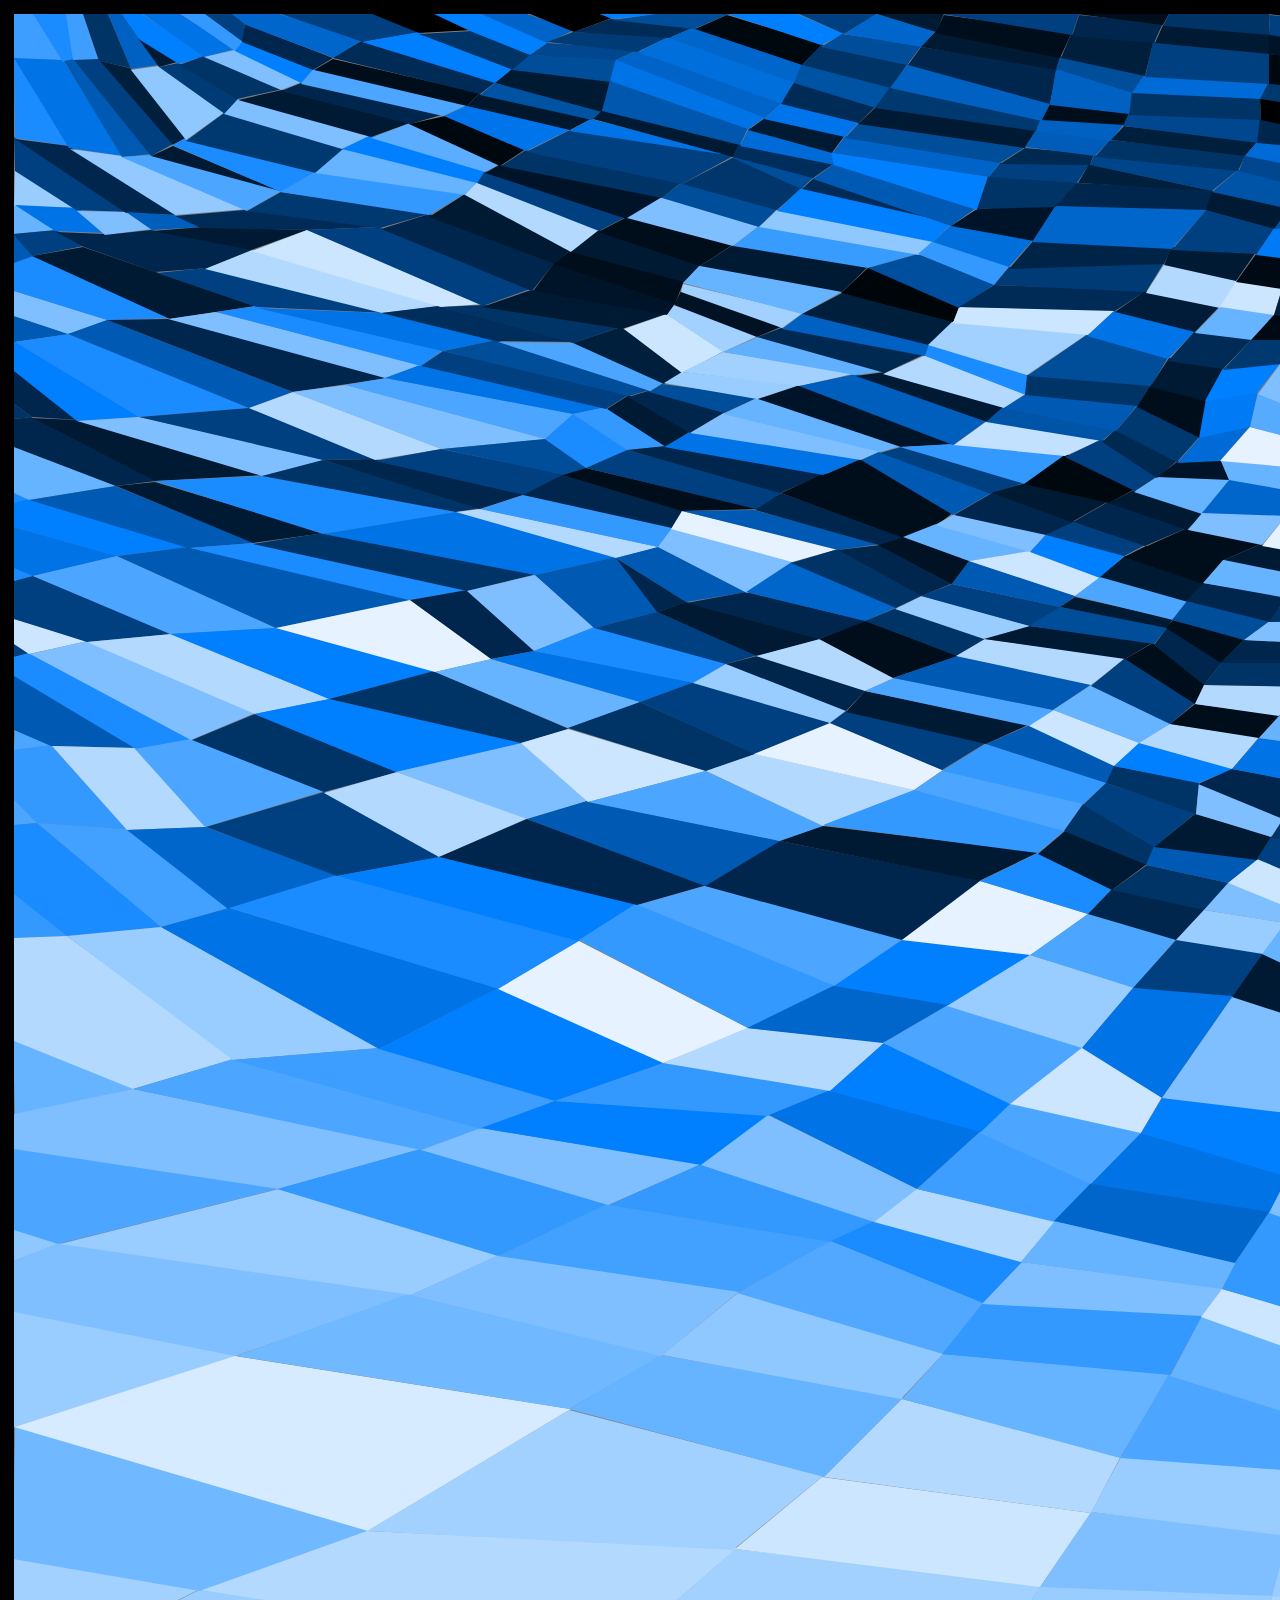
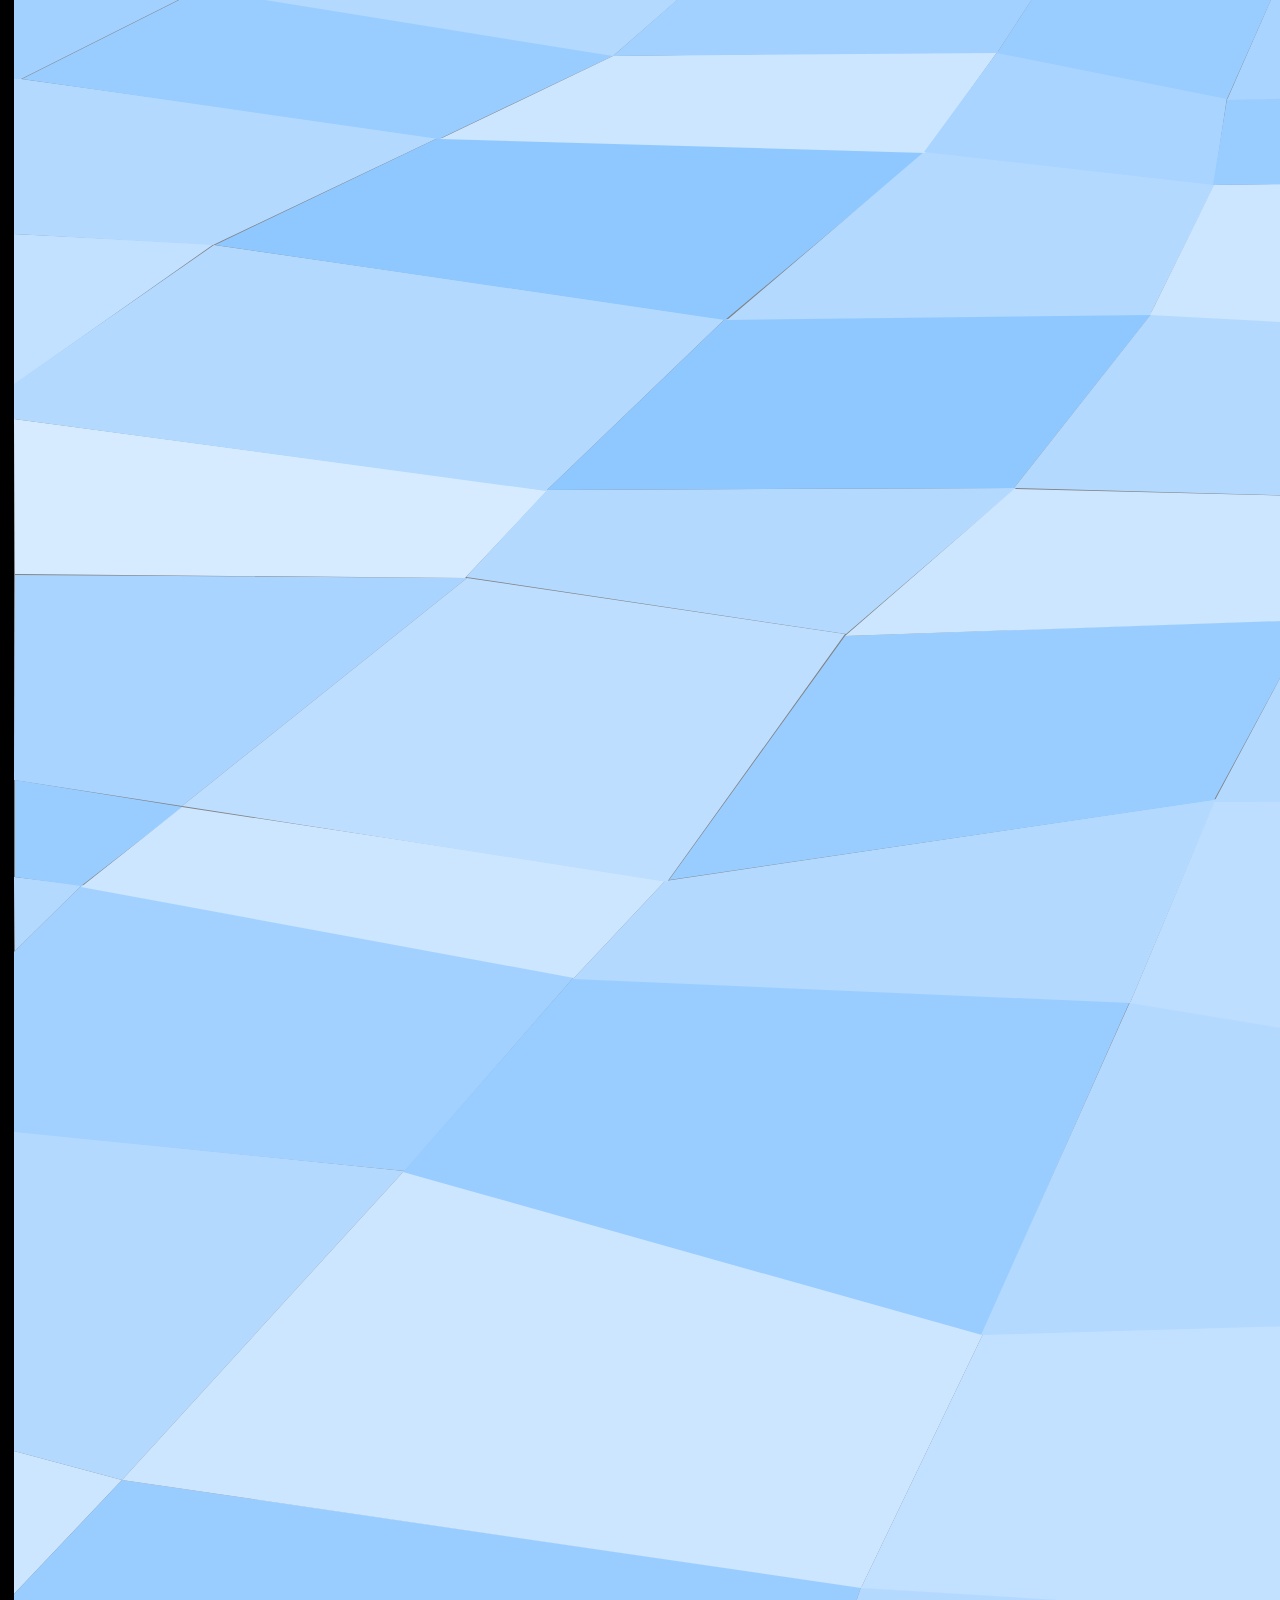
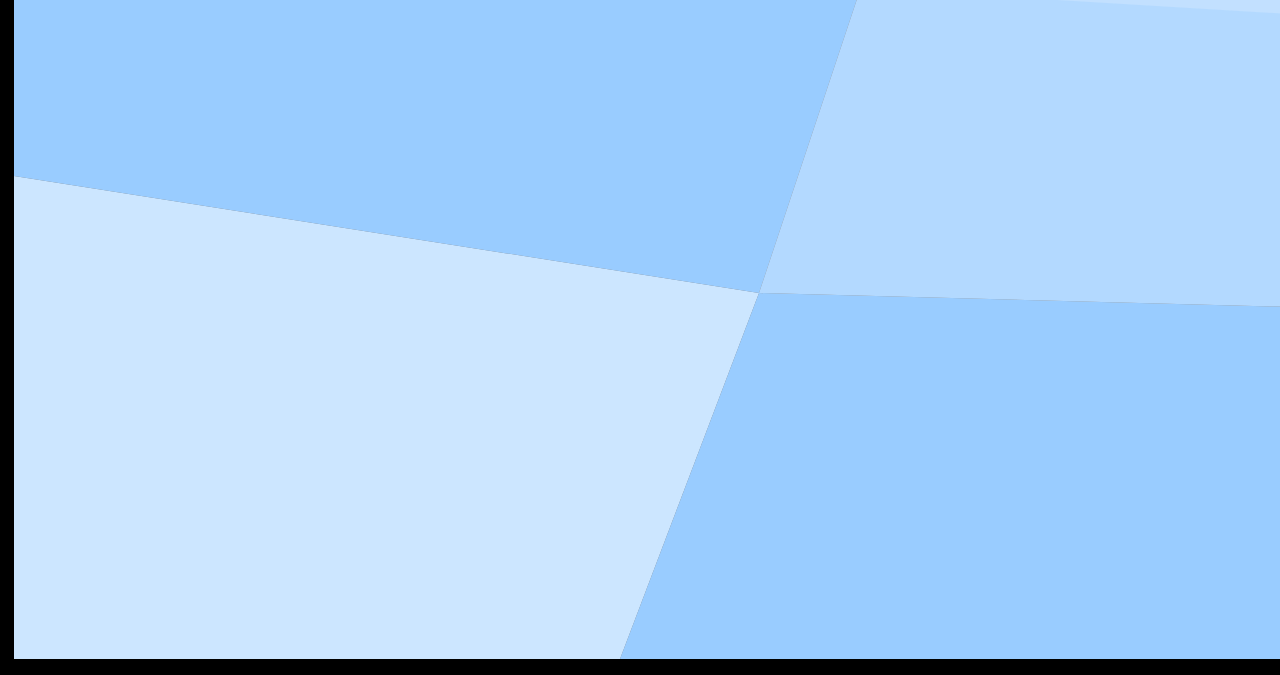
==== commit 1969e5a2: "finished shapes" ====
--- a/plane/index.html
+++ b/plane/index.html
@@ -34,7 +34,7 @@
 
 <main>
 
-  <img src="ball_plane.png" alt="original artwork by Dave">
+  <!-- <img src="ball_plane.png" alt="original artwork by Dave"> -->
 
   <svg id="svg" viewBox="0 0 2774 3875" width="2774" height="3875" preserveAspectRatio="xMidYMid meet" overflow="hidden">
 
@@ -49,10 +49,10 @@
         <stop offset="10%" stop-color="hsl(35deg 90% 50%)" />
         <stop offset="95%" stop-color="hsl(5deg 100% 50%)" />
       </radialGradient>
-
     </defs>
 
-    <rect x="4" y="4" width="2764" height="3865" fill="none" stroke="black" stroke-width="20"/>
+
+    <rect x="4" y="4" width="2764" height="3865" fill="gray" stroke="black"/>
 
     <g id="colour_blocks">
       
@@ -1222,22 +1222,132 @@
       <path d="M 2445 124 L 2535 102 2541 120 2443 147 Z" fill="hsl(210deg 100% 19%)"/>
       <path d="M 2535 104 L 2625 97 2645 117 2541 121 Z" fill="hsl(210deg 100% 8%)"/>
       <path d="M 2625 98 L 2758 88 2758 104 2644 117 Z" fill="hsl(210deg 100% 28%)"/>
-
-
-
-
-
-
-
-      crystals, astrology, witchcraft
-      persecution
-
-
-
-
+      <path d="M 2086 137 L 2085 138 2151 123 2171 149 2105 166 Z" fill="hsl(210deg 100% 20%)"/>
+      <path d="M 2151 124 L 2225 117 2233 150 2171 150 Z" fill="hsl(210deg 100% 25%)"/>
+      <path d="M 2225 119 L 2349 90 2352 124 2233 150 Z" fill="hsl(210deg 100% 18%)"/>
+      <path d="M 2349 92 L 2432 89 2446 125 2353 125 Z" fill="hsl(210deg 100% 10%)"/>
+      <path d="M 2431 91 L 2516 83 2536 105 2446 126 Z" fill="hsl(210deg 100% 15%)"/>
+      <path d="M 2517 85 L 2610 76 2627 100 2535 105 Z" fill="hsl(210deg 100% 6%)"/>
+      <path d="M 2610 78 L 2741 68 2758 82 2758 89 2626 99 Z" fill="hsl(210deg 100% 19%)"/>
+      <path d="M 2741 70 L 2759 66 2759 83 2741 70 Z" fill="hsl(210deg 100% 25%)"/>
+
+      <path d="M 877 14 L 944 14 936 32 Z" fill="hsl(210deg 100% 10%)"/>
+      <path d="M 944 15 L 1072 32 1060 58 935 33 Z" fill="hsl(210deg 100% 5%)"/>
+      <path d="M 1071 34 L 1154 40 1145 76 1061 58 Z" fill="hsl(210deg 100% 12%)"/>
+      <path d="M 1153 42 L 1269 52 1269 84 1145 77 Z" fill="hsl(210deg 100% 25%)"/>
+      <path d="M 1269 54 L 1351 63 1347 91 1269 84 Z" fill="hsl(210deg 100% 3%)"/>
+      <path d="M 1351 65 L 1411 73 1407 96 1347 91 Z" fill="hsl(210deg 100% 21%)"/>
+      <path d="M 1411 75 L 1461 76 1460 96 1407 96 Z" fill="hsl(210deg 100% 9%)"/>
+      <path d="M 1462 78 L 1524 78 1528 96 1459 97 Z" fill="hsl(210deg 100% 16%)"/>
+      <path d="M 1524 80 L 1586 80 1588 97 1527 96 Z" fill="hsl(210deg 100% 8%)"/>
+      <path d="M 1586 82 L 1638 93 1635 111 1588 98 Z" fill="hsl(210deg 100% 20%)"/>
+      <path d="M 1638 95 L 1731 88 1728 106 1634 112 Z" fill="hsl(210deg 100% 11%)"/>
+      <path d="M 1730 89 L 1823 108 1831 128 1728 106 Z" fill="hsl(210deg 100% 5%)"/>
+      <path d="M 1823 110 L 1874 104 1875 125 1830 128 Z" fill="hsl(210deg 100% 14%)"/>
+      <path d="M 1873 105 L 1981 112 1989 136 1876 125 Z" fill="hsl(210deg 100% 25%)"/>
+      <path d="M 1982 114 L 2077 112 2086 139 1989 137 Z" fill="hsl(210deg 100% 20%)"/>
+      <path d="M 2077 114 L 2141 105 2152 126 2086 140 Z" fill="hsl(210deg 100% 10%)"/>
+      <path d="M 2142 106 L 2215 94 2226 119 2152 126 Z" fill="hsl(210deg 100% 2%)"/>
+      <path d="M 2215 95 L 2348 91 2226 120 Z" fill="hsl(210deg 100% 9%)"/>
+      <path d="M 2349 92 L 2425 70 2432 92 Z" fill="hsl(210deg 100% 22%)"/>
+      <path d="M 2425 72 L 2507 69 2518 85 2432 92 Z" fill="hsl(210deg 100% 12%)"/>
+      <path d="M 2508 71 L 2605 68 2609 79 2518 86 Z" fill="hsl(210deg 100% 25%)"/>
+      <path d="M 2605 70 L 2731 56 2743 70 2610 80 Z" fill="hsl(210deg 100% 15%)"/>
+      <path d="M 2732 57 L 2759 52 2760 67 2743 71 Z" fill="hsl(210deg 100% 20%)"/>
+
+      <path d="M 942 14 L 1079 14 1072 35 Z" fill="hsl(210deg 100% 25%)"/>
+      <path d="M 1079 15 L 1163 23 1154 43 1072 36 Z" fill="hsl(210deg 100% 15%)"/>
+      <path d="M 1163 25 L 1269 32 1270 54 1155 43 Z" fill="hsl(210deg 100% 10%)"/>
+      <path d="M 1268 34 L 1353 44 1351 66 1269 54 Z" fill="hsl(210deg 100% 8%)"/>
+      <path d="M 1353 46 L 1416 51 1411 75 1351 66 Z" fill="hsl(210deg 100% 22%)"/>
+      <path d="M 1416 53 L 1468 56 1463 80 1411 75 Z" fill="hsl(210deg 100% 18%)"/>
+      <path d="M 1468 58 L 1522 62 1525 81 1462 80 Z" fill="hsl(210deg 100% 6%)"/>
+      <path d="M 1522 63 L 1584 65 1586 82 1525 82 Z" fill="hsl(210deg 100% 25%)"/>
+      <path d="M 1584 67 L 1638 76 1639 96 1586 84 Z" fill="hsl(210deg 100% 10%)"/>
+      <path d="M 1639 78 L 1730 72 1731 90 1638 97 Z" fill="hsl(210deg 100% 20%)"/>
+      <path d="M 1730 73 L 1818 91 1824 111 1731 91 Z" fill="hsl(210deg 100% 7%)"/>
+      <path d="M 1818 92 L 1873 87 1873 106 1825 111 Z" fill="hsl(210deg 100% 17%)"/>
+      <path d="M 1873 89 L 1980 94 1982 115 1874 108 Z" fill="hsl(210deg 100% 5%)"/>
+      <path d="M 1980 96 L 2076 93 2078 115 1982 115 Z" fill="hsl(210deg 100% 25%)"/>
+      <path d="M 2075 95 L 2140 89 2143 108 2078 116 Z" fill="hsl(210deg 100% 21%)"/>
+      <path d="M 2139 90 L 2207 82 2216 97 2143 109 Z" fill="hsl(210deg 100% 15%)"/>
+      <path d="M 2207 83 L 2346 73 2349 93 2216 98 Z" fill="hsl(210deg 100% 25%)"/>
+      <path d="M 2346 75 L 2422 61 2426 73 2350 94 Z" fill="hsl(210deg 100% 2%)"/>
+      <path d="M 2422 63 L 2499 58 2508 72 2426 74 Z" fill="hsl(210deg 100% 10%)"/>
+      <path d="M 2499 60 L 2598 59 2606 70 2508 73 Z" fill="hsl(210deg 100% 20%)"/>
+      <path d="M 2598 60 L 2725 48 2732 58 2606 71 Z" fill="hsl(210deg 100% 16%)"/>
+      <path d="M 2725 49 L 2759 43 2759 54 2733 58 Z" fill="hsl(210deg 100% 7%)"/>
+
+      <path d="M 1076 14 L 1169 14 1163 25 Z" fill="hsl(210deg 100% 5%)"/>
+      <path d="M 1169 14 L 1269 14 1270 35 1163 26 Z" fill="hsl(210deg 100% 20%)"/>
+      <path d="M 1269 15 L 1358 23 1354 48 1270 35 Z" fill="hsl(210deg 100% 25%)"/>
+      <path d="M 1358 25 L 1420 29 1417 54 1354 48 Z" fill="hsl(210deg 100% 15%)"/>
+      <path d="M 1420 31 L 1472 36 1468 59 1417 54 Z" fill="hsl(210deg 100% 12%)"/>
+      <path d="M 1471 38 L 1520 43 1523 65 1468 59 Z" fill="hsl(210deg 100% 8%)"/>
+      <path d="M 1520 45 L 1584 50 1585 66 1523 64 Z" fill="hsl(210deg 100% 22%)"/>
+      <path d="M 1584 51 L 1639 57 1640 79 1585 68 Z" fill="hsl(210deg 100% 18%)"/>
+      <path d="M 1639 58 L 1730 56 1730 74 1639 79 Z" fill="hsl(210deg 100% 10%)"/>
+      <path d="M 1731 57 L 1811 76 1820 94 1730 75 Z" fill="hsl(210deg 100% 25%)"/>
+      <path d="M 1811 78 L 1870 77 1873 91 1819 95 Z" fill="hsl(210deg 100% 10%)"/>
+      <path d="M 1870 78 L 1975 79 1980 97 1874 91 Z" fill="hsl(210deg 100% 21%)"/>
+      <path d="M 1976 81 L 2078 76 2076 96 1981 97 Z" fill="hsl(210deg 100% 17%)"/>
+      <path d="M 2077 77 L 2143 70 2140 91 2076 97 Z" fill="hsl(210deg 100% 8%)"/>
+      <path d="M 2143 72 L 2205 66 2208 84 2140 92 Z" fill="hsl(210deg 100% 25%)"/>
+      <path d="M 2205 67 L 2339 55 2346 75 2209 84 Z" fill="hsl(210deg 100% 12%)"/>
+      <path d="M 2339 57 L 2416 40 2422 65 2346 76 Z" fill="hsl(210deg 100% 20%)"/>
+      <path d="M 2416 42 L 2493 38 2500 61 2423 65 Z" fill="hsl(210deg 100% 18%)"/>
+      <path d="M 2493 40 L 2589 38 2599 61 2500 62 Z" fill="hsl(210deg 100% 25%)"/>
+      <path d="M 2589 40 L 2713 28 2726 50 2600 61 Z" fill="hsl(210deg 100% 9%)"/>
+      <path d="M 2713 29 L 2758 27 2759 45 2726 50 Z" fill="hsl(210deg 100% 20%)"/>
+
+      <path d="M 1267 14 L 1364 14 1359 25 Z" fill="hsl(210deg 100% 0%)"/>
+      <path d="M 1364 14 L 1432 14 1421 32 1359 26 Z" fill="hsl(210deg 100% 10%)"/>
+      <path d="M 1431 15 L 1472 22 1473 39 1420 33 Z" fill="hsl(210deg 100% 25%)"/>
+      <path d="M 1472 24 L 1525 24 1520 47 1472 40 Z" fill="hsl(210deg 100% 20%)"/>
+      <path d="M 1525 26 L 1590 30 1585 52 1520 46 Z" fill="hsl(210deg 100% 15%)"/>
+      <path d="M 1590 31 L 1647 36 1640 59 1585 53 Z" fill="hsl(210deg 100% 9%)"/>
+      <path d="M 1645 38 L 1721 34 1732 58 1640 60 Z" fill="hsl(210deg 100% 19%)"/>
+      <path d="M 1721 36 L 1821 58 1812 79 1732 59 Z" fill="hsl(210deg 100% 22%)"/>
+      <path d="M 1821 60 L 1892 65 1871 79 1812 80 Z" fill="hsl(210deg 100% 14%)"/>
+      <path d="M 1889 66 L 1987 61 1976 81 1870 80 Z" fill="hsl(210deg 100% 11%)"/>
+      <path d="M 1986 63 L 2082 61 2079 79 1977 82 Z" fill="hsl(210deg 100% 25%)"/>
+      <path d="M 2082 63 L 2148 55 2143 73 2079 79 Z" fill="hsl(210deg 100% 20%)"/>
+      <path d="M 2147 57 L 2197 51 2206 69 2143 73 Z" fill="hsl(210deg 100% 16%)"/>
+      <path d="M 2197 53 L 2325 38 2340 59 2206 70 Z" fill="hsl(210deg 100% 25%)"/>
+      <path d="M 2325 40 L 2418 41 2340 59 Z" fill="hsl(210deg 100% 12%)"/>
+
+      <path d="M 1430 14 L 1480 14 1473 24 Z" fill="hsl(210deg 100% 20%)"/>
+      <path d="M 1480 14 L 1534 14 1526 27 1473 25 Z" fill="hsl(210deg 100% 14%)"/>
+      <path d="M 1534 14 L 1590 14 1590 33 1526 29 Z" fill="hsl(210deg 100% 10%)"/>
+      <path d="M 1590 14 L 1640 14 1646 39 1590 33 Z" fill="hsl(210deg 100% 25%)"/>
+      <path d="M 1640 15 L 1722 21 1722 36 1645 39 Z" fill="hsl(210deg 100% 17%)"/>
+      <path d="M 1721 22 L 1821 30 1822 60 1722 37 Z" fill="hsl(210deg 100% 11%)"/>
+      <path d="M 1820 32 L 1910 45 1891 67 1821 61 Z" fill="hsl(210deg 100% 23%)"/>
+      <path d="M 1910 46 L 1985 42 1987 65 1890 68 Z" fill="hsl(210deg 100% 19%)"/>
+      <path d="M 1985 44 L 2076 37 2083 64 1986 65 Z" fill="hsl(210deg 100% 11%)"/>
+      <path d="M 2076 39 L 2143 36 2149 58 2083 64 Z" fill="hsl(210deg 100% 6%)"/>
+      <path d="M 2143 38 L 2195 39 2198 54 2149 59 Z" fill="hsl(210deg 100% 19%)"/>
+      <path d="M 2196 41 L 2304 20 2326 42 2198 55 Z" fill="hsl(210deg 100% 12%)"/>
+      <path d="M 2304 22 L 2414 20 2417 43 2326 43 Z" fill="hsl(210deg 100% 22%)"/>
+      <path d="M 2414 22 L 2494 15 2495 41 2417 44 Z" fill="hsl(210deg 100% 14%)"/>
+      <path d="M 2494 17 L 2497 14 2593 14 2590 42 2495 43 Z" fill="hsl(210deg 100% 5%)"/>
+      <path d="M 2593 14 L 2714 14 2714 31 2591 42 Z" fill="hsl(210deg 100% 11%)"/>
+      <path d="M 2714 14 L 2758 14 2758 28 2714 31 Z" fill="hsl(210deg 100% 17%)"/>
+
+      <path d="M 1639 14 L 1727 14 1724 23 Z" fill="hsl(210deg 100% 0%)"/>
+      <path d="M 1727 14 L 1827 14 1821 34 1723 24 Z" fill="hsl(210deg 100% 13%)"/>
+      <path d="M 1827 14 L 1917 14 1911 47 1821 34 Z" fill="hsl(210deg 100% 20%)"/>
+      <path d="M 1918 14 L 1995 14 1986 45 1911 47 Z" fill="hsl(210deg 100% 25%)"/>
+      <path d="M 1995 14 L 2087 14 2077 40 1986 47 Z" fill="hsl(210deg 100% 7%)"/>
+      <path d="M 2087 14 L 2148 14 2144 38 2078 41 Z" fill="hsl(210deg 100% 17%)"/>
+      <path d="M 2147 14 L 2204 14 2196 42 2144 39 Z" fill="hsl(210deg 100% 25%)"/>
+      <path d="M 2204 14 L 2305 14 2305 23 2197 43 Z" fill="hsl(210deg 100% 8%)"/>
+      <path d="M 2305 14 L 2405 14 2415 23 2306 24 Z" fill="hsl(210deg 100% 14%)"/>
+      <path d="M 2406 14 L 2501 14 2415 24 Z" fill="hsl(210deg 100% 25%)"/>
     </g>
 
-      <circle cx="1865" cy="866" r="277" fill="url(#ball)"/>
+    <rect x="4" y="4" width="2764" height="3865" fill="none" stroke="black" stroke-width="20"/>
+    <circle cx="1865" cy="866" r="277" fill="url(#ball)"/>
 
   </svg>
 </main>
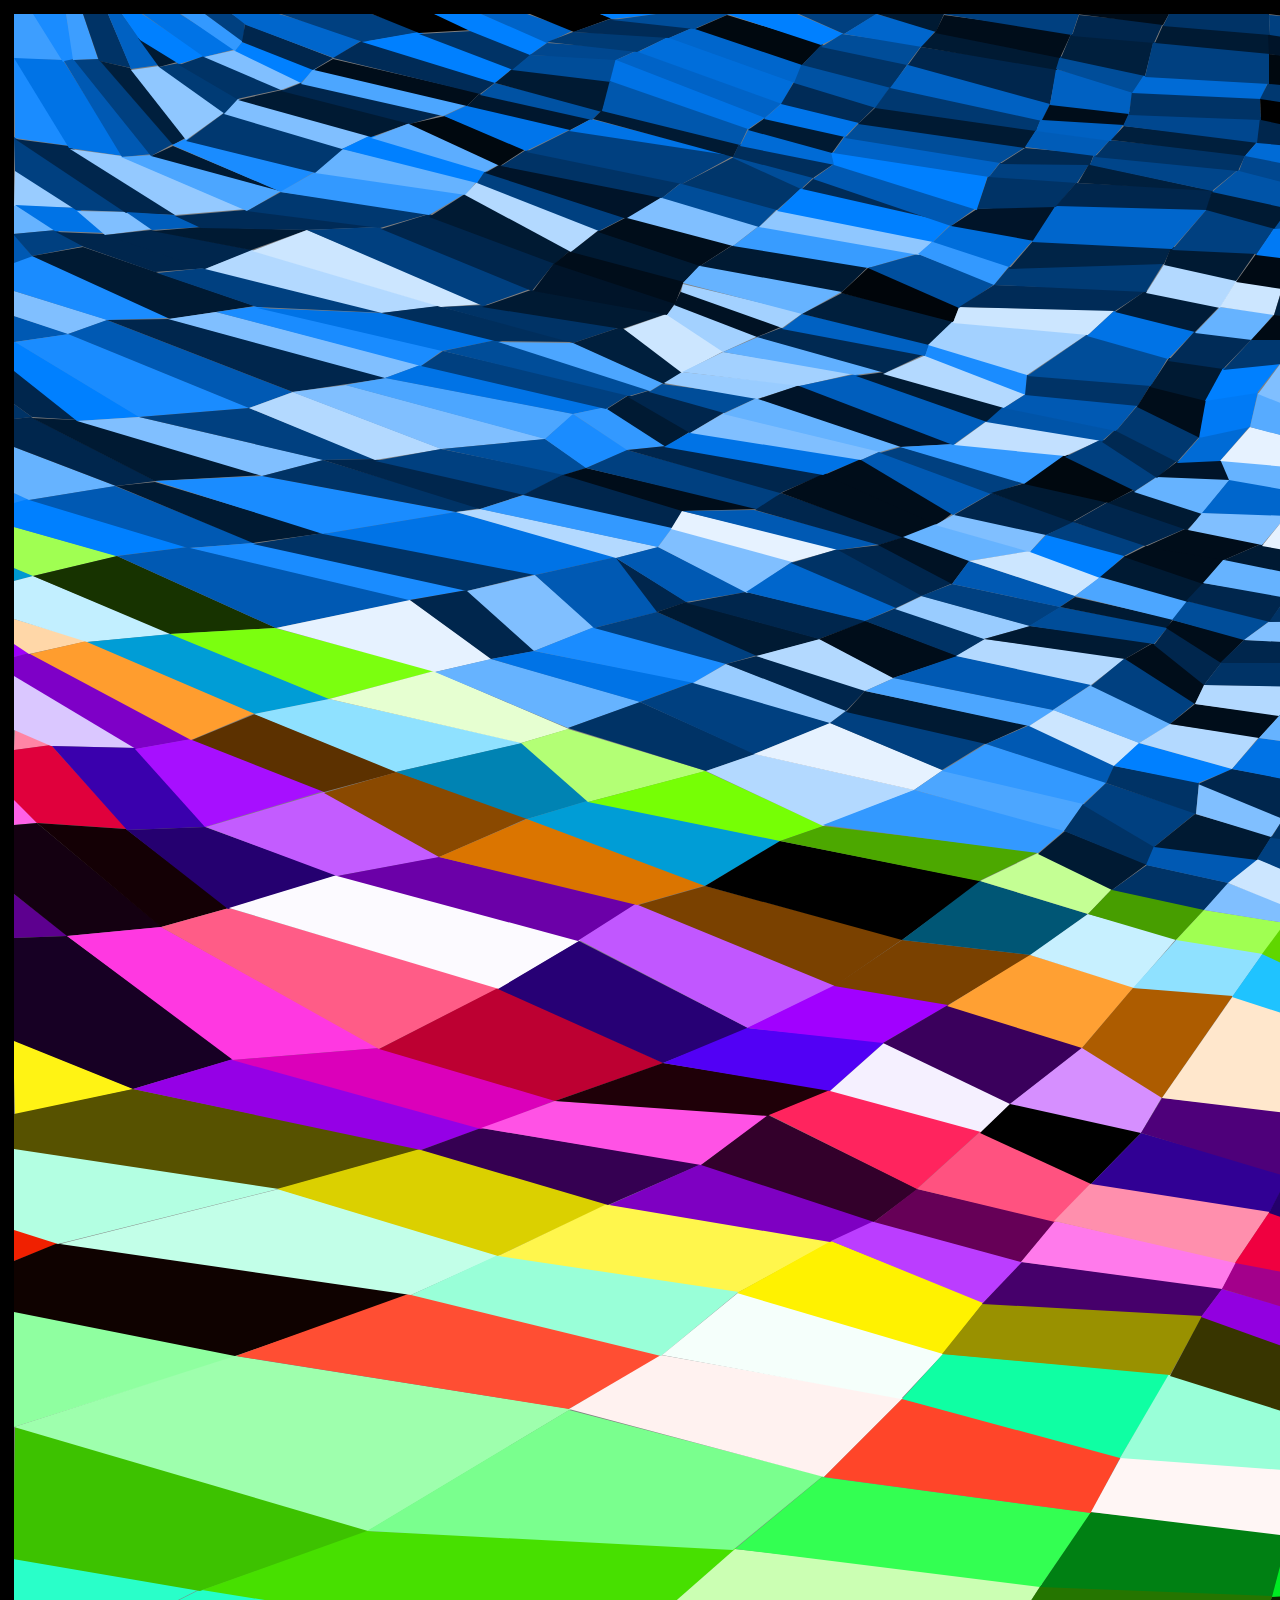
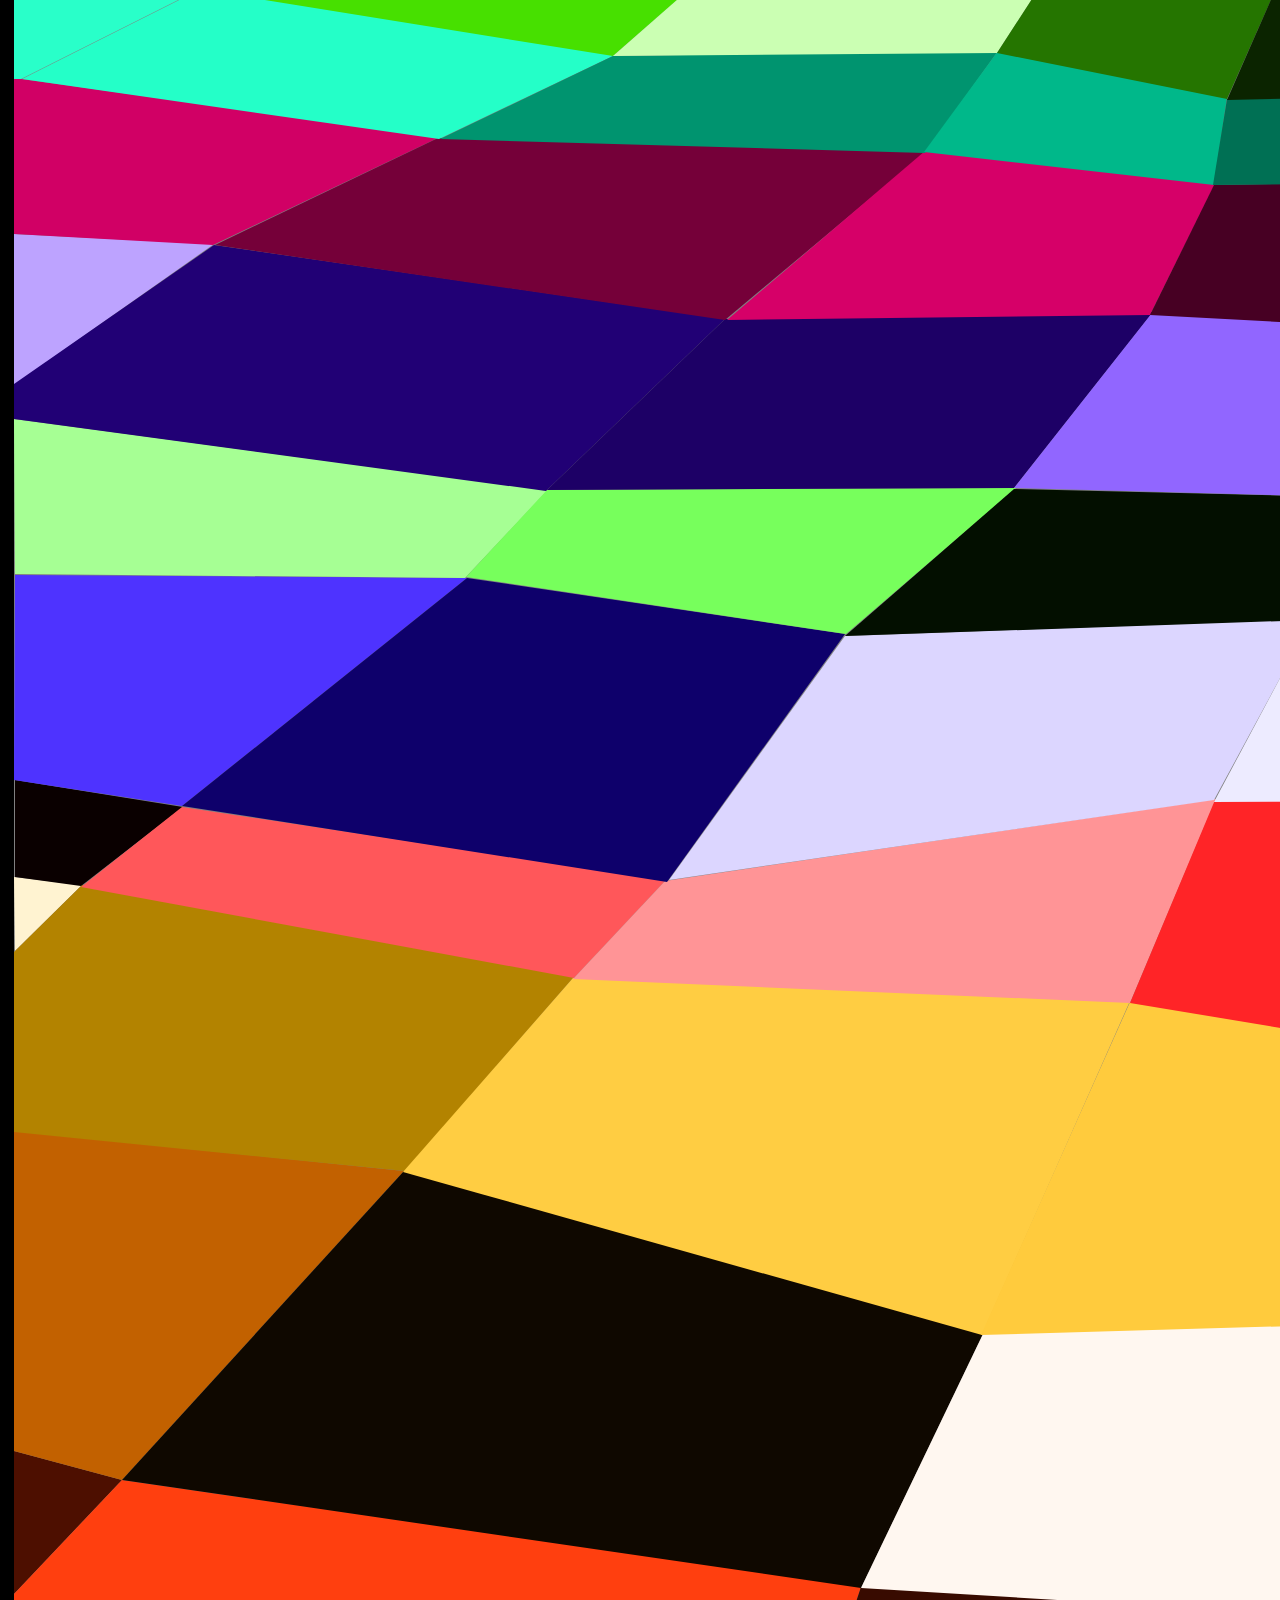
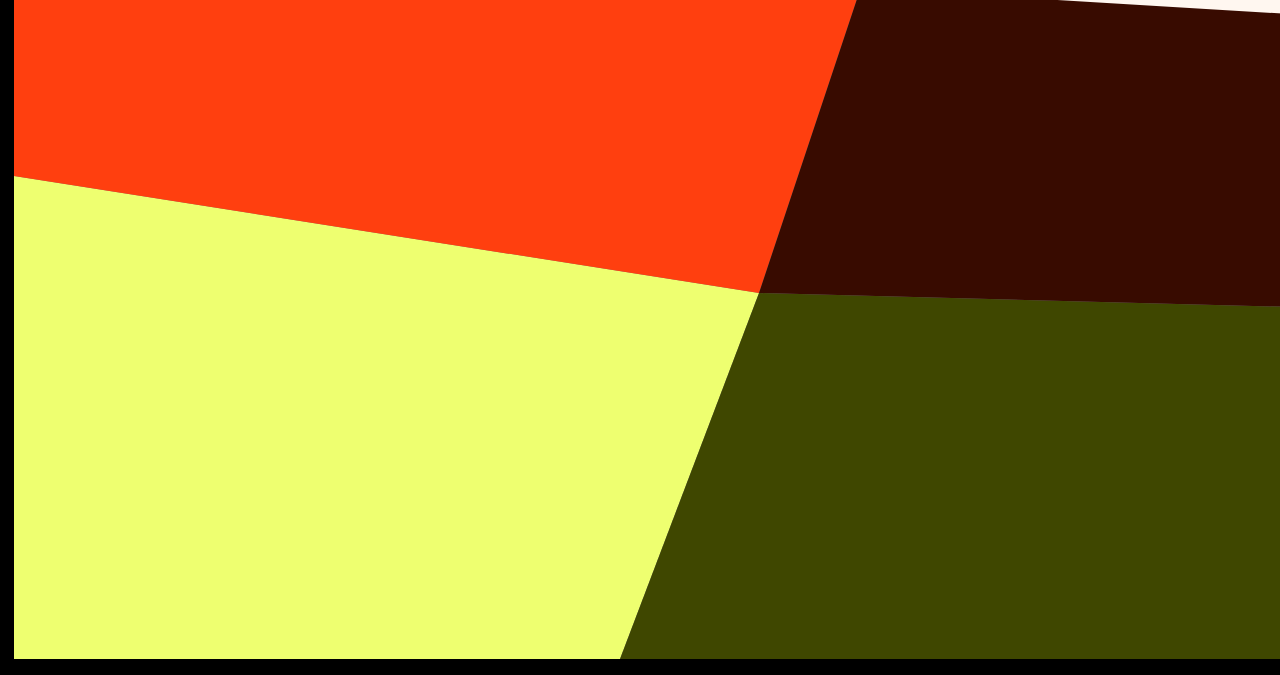
==== commit 96911ce8: "colour rows with delay" ====
--- a/plane/index.html
+++ b/plane/index.html
@@ -55,1295 +55,1360 @@
     <rect x="4" y="4" width="2764" height="3865" fill="gray" stroke="black"/>
 
     <g id="colour_blocks">
-      
-      <path d="M 14 3376 L 759 3493 620 3859 14 3859 Z" fill="hsl(210deg 100% 90%)"/>
-      <path d="M 759 3493 L 1562 3514 1564 3859 620 3859 Z" fill="hsl(210deg 100% 80%)"/>
-      <path d="M 1562 3514 L 2426 3474 2652 3859 1564 3859 Z" fill="hsl(210deg 100% 85%)"/>
-      <path d="M 2426 3474 L 2758 3471 2758 3859 2651 3859 Z" fill="hsl(210deg 100% 90%)"/>
-
-      <path d="M 14 3051 L 122 3080 14 3194 Z" fill="hsl(210deg 100% 90%)"/>
-      <path d="M 14 3194 L 122 3080 861 3187 759 3493 14 3376 Z" fill="hsl(210deg 100% 80%)"/>
-      <path d="M 861 3187 L 1601 3232 1562 3514 759 3493 Z" fill="hsl(210deg 100% 85%)"/>
-      <path d="M 1601 3232 L 2417 3221 2426 3474 1562 3514 Z" fill="hsl(210deg 100% 90%)"/>
-      <path d="M 2417 3221 L 2757 3236 2758 3473 2426 3474 Z" fill="hsl(210deg 100% 80%)"/>
-      
-      <path d="M 14 2731 L 404 2771 122 3080 14 3051 Z" fill="hsl(210deg 100% 85%)"/>
-      <path d="M 404 2771 L 983 2934 861 3188 122 3080 Z" fill="hsl(210deg 100% 90%)"/>
-      <path d="M 983 2934 L 1635 2914 1601 3233 861 3188 Z" fill="hsl(210deg 100% 88%)"/>
-      <path d="M 1635 2914 L 2448 2989 2417 3223 1601 3233 Z" fill="hsl(210deg 100% 80%)"/>
-      <path d="M 2448 2989 L 2758 3005 2757 3237 2418 3223 Z" fill="hsl(210deg 100% 85%)"/>
-      
-      <path d="M 14 2477 L 82 2485 15 2551 Z" fill="hsl(210deg 100% 85%)"/>
-      <path d="M 82 2485 L 574 2577 405 2771 14 2732 14 2552 Z" fill="hsl(210deg 100% 82%)"/>
-      <path d="M 573 2578 L 1130 2601 982 2935 403 2772 Z" fill="hsl(210deg 100% 80%)"/>
-      <path d="M 1130 2602 L 1655 2690 1637 2916 981 2935 Z" fill="hsl(210deg 100% 85%)"/>
-      <path d="M 1654 2691 L 2354 2668 2447 2989 1637 2916 Z" fill="hsl(210deg 100% 87%)"/>
-      <path d="M 2354 2669 L 2758 2689 2758 3007 2447 2989 Z" fill="hsl(210deg 100% 90%)"/>
-      
-      <path d="M 15 2380 L 183 2407 81 2486 15 2477 Z" fill="hsl(210deg 100% 80%)"/>
-      <path d="M 182 2407 L 666 2480 574 2578 81 2487 Z" fill="hsl(210deg 100% 90%)"/>
-      <path d="M 665 2481 L 1216 2399 1130 2603 573 2579 Z" fill="hsl(210deg 100% 85%)"/>
-      <path d="M 1215 2400 L 1652 2398 1654 2690 1130 2603 Z" fill="hsl(210deg 100% 87%)"/>
-      <path d="M 1652 2400 L 2317 2519 2353 2670 1654 2691 Z" fill="hsl(210deg 100% 90%)"/>
-      <path d="M 2317 2519 L 2758 2502 2758 2689 2353 2670 Z" fill="hsl(210deg 100% 85%)"/>
-
-
-
-      <path d="M 15 2175 L 467 2178 182 2406 14 2380 Z" fill="hsl(210deg 100% 83%)"/>
-      <path d="M 182 2406 L 467 2178 845 2234 667 2482 Z" fill="hsl(210deg 100% 87%)"/>
-      <path d="M 669 2480 L 845 2236 1312 2219 1214 2400 Z" fill="hsl(210deg 100% 80%)"/>
-      <path d="M 1214 2402 L 1311 2220 1694 2237 1655 2401 Z" fill="hsl(210deg 100% 85%)"/>
-      <path d="M 1655 2401 L 1694 2238 2260 2266 2317 2519 Z" fill="hsl(210deg 100% 80%)"/>
-      <path d="M 2316 2520 L 2259 2267 2758 2294 2757 2503 Z" fill="hsl(210deg 100% 88%)"/>
-
-      <path d="M 15 2174 L 14 2019 548 2090 465 2178 Z" fill="hsl(210deg 100% 92%)"/>
-      <path d="M 466 2177 L 547 2090 1016 2088 846 2234 Z" fill="hsl(210deg 100% 85%)"/>
-      <path d="M 845 2236 L 1014 2089 1379 2098 1311 2220 Z" fill="hsl(210deg 100% 90%)"/>
-      <path d="M 1312 2221 L 1380 2096 1711 2124 1693 2237 Z" fill="hsl(210deg 100% 83%)"/>
-      <path d="M 1693 2239 L 1712 2125 2216 2134 2259 2268 Z" fill="hsl(210deg 100% 87%)"/>
-      <path d="M 2258 2268 L 2216 2136 2757 2131 2758 2295 Z" fill="hsl(210deg 100% 90%)"/>
-
-      <path d="M 14 1985 L 14 1834 214 1844 Z" fill="hsl(210deg 100% 88%)"/>
-      <path d="M 14 1984 L 214 1845 725 1919 546 2091 14 2019 Z" fill="hsl(210deg 100% 85%)"/>
-      <path d="M 547 2090 L 725 1919 1153 1912 1014 2088 Z" fill="hsl(210deg 100% 78%)"/>
-      <path d="M 1152 1913 L 1452 1929 1380 2098 1014 2088 Z" fill="hsl(210deg 100% 85%)"/>
-      <path d="M 1451 1930 L 1761 1922 1712 2126 1380 2097 Z" fill="hsl(210deg 100% 88%)"/>
-      <path d="M 1761 1924 L 2135 1894 2215 2136 1711 2126 Z" fill="hsl(210deg 100% 82%)"/>
-      <path d="M 2136 1895 L 2759 1907 2758 2133 2214 2137 Z" fill="hsl(210deg 100% 80%)"/>
-
-      <path d="M 14 1678 L 440 1737 213 1845 14 1834 Z" fill="hsl(210deg 100% 85%)"/>
-      <path d="M 438 1738 L 927 1751 725 1920 215 1845 Z" fill="hsl(210deg 100% 78%)"/>
-      <path d="M 925 1751 L 1215 1784 1150 1915 727 1920 Z" fill="hsl(210deg 100% 85%)"/>
-      <path d="M 1214 1785 L 1516 1780 1451 1931 1150 1915 Z" fill="hsl(210deg 100% 90%)"/>
-      <path d="M 1515 1780 L 1768 1785 1760 1925 1450 1932 Z" fill="hsl(210deg 100% 78%)"/>
-      <path d="M 1768 1787 L 2122 1812 2136 1896 1760 1925 Z" fill="hsl(210deg 100% 84%)"/>
-      <path d="M 2122 1813 L 2758 1765 2758 1909 2136 1897 Z" fill="hsl(210deg 100% 86%)"/>
-
-      <path d="M 13 1558 L 202 1588 21 1679 14 1679 Z" fill="hsl(210deg 100% 82%)"/>
-      <path d="M 201 1589 L 615 1655 439 1739 22 1679 Z" fill="hsl(210deg 100% 80%)"/>
-      <path d="M 613 1656 L 998 1651 925 1753 440 1739 Z" fill="hsl(210deg 100% 90%)"/>
-      <path d="M 998 1651 L 1227 1697 1214 1785 924 1752 Z" fill="hsl(210deg 100% 83%)"/>
-      <path d="M 1227 1699 L 1527 1691 1515 1782 1213 1785 Z" fill="hsl(210deg 100% 80%)"/>
-      <path d="M 1527 1692 L 1764 1718 1768 1788 1515 1782 Z" fill="hsl(210deg 100% 84%)"/>
-      <path d="M 1764 1719 L 2084 1688 2123 1814 1768 1790 Z" fill="hsl(210deg 100% 78%)"/>
-      <path d="M 2084 1690 L 2648 1662 2758 1761 2758 1767 2121 1814 Z" fill="hsl(210deg 100% 90%)"/>
-      <path d="M 2648 1663 L 2758 1662 2758 1761 Z" fill="hsl(210deg 100% 85%)"/>
-
-      <path d="M 15 1426 L 371 1531 200 1591 13 1559 Z" fill="hsl(210deg 100% 72%)"/>
-      <path d="M 367 1531 L 737 1548 613 1656 202 1590 Z" fill="hsl(210deg 100% 85%)"/>
-      <path d="M 735 1549 L 1042 1584 997 1653 613 1656 Z" fill="hsl(210deg 100% 82%)"/>
-      <path d="M 1041 1585 L 1274 1593 1227 1699 997 1653 Z" fill="hsl(210deg 100% 80%)"/>
-      <path d="M 1273 1595 L 1542 1578 1527 1693 1227 1700 Z" fill="hsl(210deg 100% 83%)"/>
-      <path d="M 1542 1580 L 1765 1620 1765 1720 1527 1694 Z" fill="hsl(210deg 100% 77%)"/>
-      <path d="M 1764 1621 L 2084 1642 2085 1691 1765 1721 Z" fill="hsl(210deg 100% 80%)"/>
-      <path d="M 2084 1645 L 2602 1612 2648 1664 2084 1693 Z" fill="hsl(210deg 100% 82%)"/>
-      <path d="M 2602 1613 L 2758 1610 2757 1663 2646 1664 Z" fill="hsl(210deg 100% 78%)"/>
-
-      <path d="M 14 1311 L 239 1356 14 1427 Z" fill="hsl(210deg 100% 80%)"/>
-      <path d="M 235 1356 L 571 1409 368 1531 14 1427 Z" fill="hsl(210deg 100% 92%)"/>
-      <path d="M 569 1410 L 823 1476 733 1550 367 1531 Z" fill="hsl(210deg 100% 82%)"/>
-      <path d="M 822 1477 L 1091 1513 1040 1587 735 1549 Z" fill="hsl(210deg 100% 90%)"/>
-      <path d="M 1091 1512 L 1289 1534 1273 1596 1040 1587 Z" fill="hsl(210deg 100% 75%)"/>
-      <path d="M 1288 1536 L 1543 1548 1543 1580 1272 1597 Z" fill="hsl(210deg 100% 80%)"/>
-      <path d="M 1543 1550 L 1760 1553 1764 1622 1542 1581 Z" fill="hsl(210deg 100% 92%)"/>
-      <path d="M 1759 1554 L 2078 1580 2085 1645 1763 1623 Z" fill="hsl(210deg 100% 76%)"/>
-      <path d="M 2077 1582 L 2555 1552 2603 1614 2083 1646 Z" fill="hsl(210deg 100% 78%)"/>
-      <path d="M 2555 1552 L 2758 1558 2758 1612 2602 1614 Z" fill="hsl(210deg 100% 72%)"/>
-
-      <path d="M 14 1229 L 60 1243 14 1261 Z" fill="hsl(210deg 100% 78%)"/>
-      <path d="M 58 1243 L 415 1294 235 1356 14 1312 14 1261 Z" fill="hsl(210deg 100% 75%)"/>
-      <path d="M 411 1293 L 663 1355 569 1409 236 1356 Z" fill="hsl(210deg 100% 72%)"/>
-      <path d="M 661 1355 L 903 1398 824 1477 569 1409 Z" fill="hsl(210deg 100% 70%)"/>
-      <path d="M 902 1399 L 1121 1456 1091 1513 824 1477 Z" fill="hsl(210deg 100% 85%)"/>
-      <path d="M 1121 1457 L 1310 1470 1288 1536 1091 1512 Z" fill="hsl(210deg 100% 80%)"/>
-      <path d="M 1309 1472 L 1546 1509 1543 1550 1287 1538 Z" fill="hsl(210deg 100% 88%)"/>
-      <path d="M 1546 1510 L 1756 1478 1760 1554 1542 1551 Z" fill="hsl(210deg 100% 70%)"/>
-      <path d="M 1756 1480 L 2061 1508 2078 1582 1759 1555 Z" fill="hsl(210deg 100% 85%)"/>
-      <path d="M 2060 1509 L 2531 1490 2555 1553 2076 1582 Z" fill="hsl(210deg 100% 80%)"/>
-      <path d="M 2531 1490 L 2759 1498 2758 1559 2554 1554 Z" fill="hsl(210deg 100% 75%)"/>
-
-      <path d="M 14 1148 L 282 1188 58 1244 14 1230 Z" fill="hsl(210deg 100% 65%)"/>
-      <path d="M 279 1189 L 500 1255 411 1295 60 1244 Z" fill="hsl(210deg 100% 80%)"/>
-      <path d="M 498 1255 L 741 1290 661 1356 411 1295 Z" fill="hsl(210deg 100% 75%)"/>
-      <path d="M 739 1292 L 944 1353 901 1399 662 1355 Z" fill="hsl(210deg 100% 78%)"/>
-      <path d="M 943 1354 L 1170 1374 1120 1458 902 1399 Z" fill="hsl(210deg 100% 70%)"/>
-      <path d="M 1169 1374 L 1326 1423 1309 1472 1120 1458 Z" fill="hsl(210deg 100% 65%)"/>
-      <path d="M 1325 1425 L 1553 1422 1546 1512 1308 1474 Z" fill="hsl(210deg 100% 68%)"/>
-      <path d="M 1553 1423 L 1751 1415 1757 1481 1546 1512 Z" fill="hsl(210deg 100% 63%)"/>
-      <path d="M 1751 1416 L 2050 1454 2062 1510 1756 1482 Z" fill="hsl(210deg 100% 68%)"/>
-      <path d="M 2050 1456 L 2503 1446 2531 1492 2060 1510 Z" fill="hsl(210deg 100% 75%)"/>
-      <path d="M 2503 1446 L 2759 1453 2759 1500 2530 1491 Z" fill="hsl(210deg 100% 62%)"/>
-
-      <path d="M 13 1040 L 134 1089 15 1115 Z" fill="hsl(210deg 100% 70%)"/>
-      <path d="M 133 1089 L 422 1149 279 1189 14 1149 14 1114 Z" fill="hsl(210deg 100% 75%)"/>
-      <path d="M 420 1149 L 609 1204 498 1256 277 1189 Z" fill="hsl(210deg 100% 60%)"/>
-      <path d="M 607 1204 L 833 1241 739 1292 498 1256 Z" fill="hsl(210deg 100% 63%)"/>
-      <path d="M 831 1241 L 984 1302 943 1354 737 1293 Z" fill="hsl(210deg 100% 66%)"/>
-      <path d="M 983 1303 L 1203 1315 1170 1375 942 1354 Z" fill="hsl(210deg 100% 60%)"/>
-      <path d="M 1202 1316 L 1352 1371 1326 1425 1170 1376 Z" fill="hsl(210deg 100% 70%)"/>
-      <path d="M 1351 1371 L 1561 1376 1553 1424 1325 1425 Z" fill="hsl(210deg 100% 55%)"/>
-      <path d="M 1560 1377 L 1752 1378 1751 1417 1553 1425 Z" fill="hsl(210deg 100% 65%)"/>
-      <path d="M 1752 1378 L 2037 1404 2050 1456 1750 1417 Z" fill="hsl(210deg 100% 58%)"/>
-      <path d="M 2037 1405 L 2457 1376 2503 1448 2050 1457 Z" fill="hsl(210deg 100% 70%)"/>
-      <path d="M 2457 1378 L 2759 1418 2759 1453 2502 1447 Z" fill="hsl(210deg 100% 60%)"/>
-
-      <path d="M 14 938 L 14 894 68 936 Z" fill="hsl(210deg 100% 60%)"/>
-      <path d="M 14 938 L 67 936 234 1059 133 1089 14 1041 Z" fill="hsl(210deg 100% 85%)"/>
-      <path d="M 233 1059 L 482 1128 421 1150 133 1089 Z" fill="hsl(210deg 100% 65%)"/>
-      <path d="M 481 1128 L 702 1164 608 1205 421 1150 Z" fill="hsl(210deg 100% 75%)"/>
-      <path d="M 701 1164 L 876 1221 830 1242 609 1205 Z" fill="hsl(210deg 100% 60%)"/>
-      <path d="M 874 1221 L 1023 1262 983 1303 831 1241 Z" fill="hsl(210deg 100% 55%)"/>
-      <path d="M 1022 1262 L 1223 1288 1202 1316 982 1304 Z" fill="hsl(210deg 100% 75%)"/>
-      <path d="M 1222 1289 L 1365 1330 1352 1371 1201 1317 Z" fill="hsl(210deg 100% 90%)"/>
-      <path d="M 1364 1330 L 1570 1325 1561 1378 1351 1371 Z" fill="hsl(210deg 100% 80%)"/>
-      <path d="M 1570 1326 L 1754 1333 1752 1380 1560 1378 Z" fill="hsl(210deg 100% 50%)"/>
-      <path d="M 1753 1333 L 2025 1317 2037 1406 1752 1380 Z" fill="hsl(210deg 100% 90%)"/>
-      <path d="M 2025 1319 L 2436 1349 2457 1379 2037 1407 Z" fill="hsl(210deg 100% 65%)"/>
-      <path d="M 2436 1350 L 2686 1347 2759 1407 2759 1419 2456 1379 Z" fill="hsl(210deg 100% 70%)"/>
-      <path d="M 2686 1348 L 2758 1341 2759 1407 Z" fill="hsl(210deg 100% 45%)"/>
-
-      <path d="M 14 799 L 37 823 14 825 Z" fill="hsl(210deg 100% 65%)"/>
-      <path d="M 14 825 L 37 823 162 927 67 936 14 894 Z" fill="hsl(210deg 100% 55%)"/>
-      <path d="M 161 927 L 380 1048 233 1060 67 936 Z" fill="hsl(210deg 100% 80%)"/>
-      <path d="M 379 1048 L 557 1100 481 1129 232 1060 Z" fill="hsl(210deg 100% 62%)"/>
-      <path d="M 555 1101 L 770 1115 701 1165 481 1128 Z" fill="hsl(210deg 100% 50%)"/>
-      <path d="M 768 1115 L 918 1189 874 1222 701 1165 Z" fill="hsl(210deg 100% 75%)"/>
-      <path d="M 917 1189 L 1056 1221 1021 1262 874 1222 Z" fill="hsl(210deg 100% 85%)"/>
-      <path d="M 1055 1221 L 1237 1262 1222 1289 1021 1262 Z" fill="hsl(210deg 100% 70%)"/>
-      <path d="M 1236 1262 L 1377 1289 1364 1331 1222 1289 Z" fill="hsl(210deg 100% 60%)"/>
-      <path d="M 1376 1289 L 1575 1303 1569 1326 1364 1330 Z" fill="hsl(210deg 100% 65%)"/>
-      <path d="M 1575 1304 L 1758 1288 1754 1335 1569 1327 Z" fill="hsl(210deg 100% 70%)"/>
-      <path d="M 1757 1289 L 2012 1274 2025 1319 1753 1335 Z" fill="hsl(210deg 100% 75%)"/>
-      <path d="M 2012 1274 L 2388 1301 2436 1350 2025 1320 Z" fill="hsl(210deg 100% 50%)"/>
-      <path d="M 2389 1302 L 2626 1288 2687 1349 2436 1351 Z" fill="hsl(210deg 100% 85%)"/>
-      <path d="M 2627 1289 L 2759 1318 2758 1342 2686 1349 Z" fill="hsl(210deg 100% 40%)"/>
-
-      <path d="M 15 730 L 52 745 14 750 Z" fill="hsl(210deg 100% 65%)"/>
-      <path d="M 14 750 L 51 745 127 829 37 823 14 800 Z" fill="hsl(210deg 100% 60%)"/>
-      <path d="M 37 823 L 126 829 229 908 161 927 Z" fill="hsl(210deg 100% 63%)"/>
-      <path d="M 229 908 L 499 988 379 1049 161 927 Z" fill="hsl(210deg 100% 45%)"/>
-      <path d="M 498 988 L 664 1063 555 1101 379 1049 Z" fill="hsl(210deg 100% 50%)"/>
-      <path d="M 663 1063 L 832 1090 768 1116 555 1101 Z" fill="hsl(210deg 100% 60%)"/>
-      <path d="M 830 1090 L 982 1130 917 1189 769 1115 Z" fill="hsl(210deg 100% 45%)"/>
-      <path d="M 981 1131 L 1092 1182 1055 1222 917 1189 Z" fill="hsl(210deg 100% 62%)"/>
-      <path d="M 1091 1183 L 1271 1210 1235 1263 1054 1221 Z" fill="hsl(210deg 100% 40%)"/>
-      <path d="M 1270 1211 L 1387 1253 1377 1290 1235 1263 Z" fill="hsl(210deg 100% 60%)"/>
-      <path d="M 1386 1253 L 1577 1271 1575 1305 1377 1289 Z" fill="hsl(210deg 100% 75%)"/>
-      <path d="M 1576 1271 L 1760 1248 1757 1290 1575 1305 Z" fill="hsl(210deg 100% 65%)"/>
-      <path d="M 1759 1248 L 2011 1244 2012 1275 1756 1290 Z" fill="hsl(210deg 100% 55%)"/>
-      <path d="M 2011 1243 L 2328 1234 2390 1303 2012 1276 Z" fill="hsl(210deg 100% 75%)"/>
-      <path d="M 2328 1235 L 2609 1267 2626 1289 2389 1303 Z" fill="hsl(210deg 100% 55%)"/>
-      <path d="M 2609 1267 L 2758 1270 2760 1320 2625 1289 Z" fill="hsl(210deg 100% 45%)"/>
-
-      <path d="M 14 675 L 138 748 51 746 14 730 Z" fill="hsl(210deg 100% 35%)"/>
-      <path d="M 136 748 L 206 827 127 830 52 746 Z" fill="hsl(210deg 100% 85%)"/>
-      <path d="M 205 827 L 338 875 228 909 127 830 Z" fill="hsl(210deg 100% 40%)"/>
-      <path d="M 337 875 L 581 940 499 989 229 908 Z" fill="hsl(210deg 100% 55%)"/>
-      <path d="M 579 941 L 750 1029 663 1063 498 989 Z" fill="hsl(210deg 100% 95%)"/>
-      <path d="M 747 1028 L 885 1042 830 1091 663 1063 Z" fill="hsl(210deg 100% 85%)"/>
-      <path d="M 884 1043 L 1012 1103 981 1132 830 1091 Z" fill="hsl(210deg 100% 50%)"/>
-      <path d="M 1011 1103 L 1142 1132 1091 1184 980 1133 Z" fill="hsl(210deg 100% 65%)"/>
-      <path d="M 1141 1133 L 1289 1175 1270 1212 1091 1184 Z" fill="hsl(210deg 100% 45%)"/>
-      <path d="M 1288 1176 L 1397 1200 1386 1254 1269 1213 Z" fill="hsl(210deg 100% 75%)"/>
-      <path d="M 1396 1201 L 1587 1237 1576 1272 1386 1254 Z" fill="hsl(210deg 100% 55%)"/>
-      <path d="M 1586 1237 L 1763 1213 1759 1250 1576 1272 Z" fill="hsl(210deg 100% 90%)"/>
-      <path d="M 1763 1214 L 2009 1206 2012 1245 1759 1250 Z" fill="hsl(210deg 100% 60%)"/>
-      <path d="M 2009 1207 L 2307 1202 2329 1236 2012 1245 Z" fill="hsl(210deg 100% 85%)"/>
-      <path d="M 2306 1201 L 2534 1199 2610 1269 2329 1237 Z" fill="hsl(210deg 100% 50%)"/>
-      <path d="M 2534 1199 L 2758 1200 2759 1272 2609 1269 Z" fill="hsl(210deg 100% 65%)"/>
-
-      <path d="M 14 644 L 30 653 14 657 Z" fill="hsl(210deg 100% 25%)"/>
-      <path d="M 29 653 L 193 739 136 749 14 676 14 657 Z" fill="hsl(210deg 100% 55%)"/>
-      <path d="M 191 739 L 324 791 205 827 135 749 Z" fill="hsl(210deg 100% 65%)"/>
-      <path d="M 324 792 L 441 857 337 876 206 827 Z" fill="hsl(210deg 100% 25%)"/>
-      <path d="M 439 857 L 638 903 578 941 337 876 Z" fill="hsl(210deg 100% 50%)"/>
-      <path d="M 637 903 L 837 985 748 1028 579 940 Z" fill="hsl(210deg 100% 60%)"/>
-      <path d="M 835 985 L 950 1004 883 1043 747 1028 Z" fill="hsl(210deg 100% 40%)"/>
-      <path d="M 948 1005 L 1084 1047 1010 1104 883 1043 Z" fill="hsl(210deg 100% 65%)"/>
-      <path d="M 1083 1047 L 1162 1097 1141 1133 1010 1104 Z" fill="hsl(210deg 100% 90%)"/>
-      <path d="M 1162 1098 L 1313 1114 1288 1177 1141 1133 Z" fill="hsl(210deg 100% 50%)"/>
-      <path d="M 1312 1115 L 1413 1146 1397 1203 1287 1177 Z" fill="hsl(210deg 100% 20%)"/>
-      <path d="M 1412 1147 L 1590 1159 1586 1238 1396 1203 Z" fill="hsl(210deg 100% 35%)"/>
-      <path d="M 1589 1160 L 1761 1185 1762 1215 1585 1238 Z" fill="hsl(210deg 100% 60%)"/>
-      <path d="M 1760 1186 L 1992 1165 2009 1208 1762 1214 Z" fill="hsl(210deg 100% 45%)"/>
-      <path d="M 1992 1166 L 2287 1159 2307 1203 2009 1208 Z" fill="hsl(210deg 100% 95%)"/>
-      <path d="M 2287 1160 L 2499 1143 2534 1200 2307 1203 Z" fill="hsl(210deg 100% 30%)"/>
-      <path d="M 2499 1144 L 2707 1132 2758 1169 2758 1201 2534 1200 Z" fill="hsl(210deg 100% 15%)"/>
-      <path d="M 2707 1133 L 2758 1132 2758 1169 Z" fill="hsl(210deg 100% 40%)"/>
-
-      <path d="M 14 619 L 88 641 29 654 14 644 Z" fill="hsl(210deg 100% 90%)"/>
-      <path d="M 87 641 L 255 713 191 740 30 654 Z" fill="hsl(210deg 100% 75%)"/>
-      <path d="M 255 714 L 398 772 324 792 192 740 Z" fill="hsl(210deg 100% 20%)"/>
-      <path d="M 397 772 L 528 818 439 857 324 793 Z" fill="hsl(210deg 100% 85%)"/>
-      <path d="M 527 819 L 707 885 637 905 439 857 Z" fill="hsl(210deg 100% 15%)"/>
-      <path d="M 705 886 L 903 939 835 986 638 905 Z" fill="hsl(210deg 100% 65%)"/>
-      <path d="M 902 940 L 1032 955 948 1005 834 986 Z" fill="hsl(210deg 100% 50%)"/>
-      <path d="M 1030 955 L 1134 987 1082 1048 947 1006 Z" fill="hsl(210deg 100% 80%)"/>
-      <path d="M 1133 988 L 1234 994 1162 1098 1082 1048 Z" fill="hsl(210deg 100% 45%)"/>
-      <path d="M 1233 996 L 1356 1036 1312 1116 1162 1098 Z" fill="hsl(210deg 100% 75%)"/>
-      <path d="M 1355 1037 L 1437 1054 1413 1148 1312 1117 Z" fill="hsl(210deg 100% 35%)"/>
-      <path d="M 1437 1055 L 1592 1110 1589 1161 1413 1148 Z" fill="hsl(210deg 100% 65%)"/>
-      <path d="M 1592 1111 L 1757 1104 1760 1186 1589 1161 Z" fill="hsl(210deg 100% 85%)"/>
-      <path d="M 1756 1105 L 1988 1117 1992 1166 1760 1187 Z" fill="hsl(210deg 100% 75%)"/>
-      <path d="M 1987 1118 L 2125 1095 2138 1162 1992 1167 Z" fill="hsl(210deg 100% 35%)"/>
-      <path d="M 2124 1097 L 2255 1110 2288 1160 2137 1163 Z" fill="hsl(210deg 100% 40%)"/>
-      <path d="M 2255 1111 L 2428 1070 2500 1145 2287 1161 Z" fill="hsl(210deg 100% 80%)"/>
-      <path d="M 2428 1071 L 2645 1075 2708 1134 2500 1146 Z" fill="hsl(210deg 100% 20%)"/>
-      <path d="M 2645 1077 L 2758 1082 2758 1133 2707 1134 Z" fill="hsl(210deg 100% 15%)"/>
-
-      <path d="M 14 568 L 34 576 14 581 Z" fill="hsl(210deg 100% 55%)"/>
-      <path d="M 33 576 L 173 634 87 642 14 619 14 581 Z" fill="hsl(210deg 100% 25%)"/>
-      <path d="M 171 634 L 330 699 255 714 87 642 Z" fill="hsl(210deg 100% 85%)"/>
-      <path d="M 329 699 L 523 743 396 772 254 714 Z" fill="hsl(210deg 100% 50%)"/>
-      <path d="M 522 743 L 588 801 527 819 396 772 Z" fill="hsl(210deg 100% 75%)"/>
-      <path d="M 587 801 L 781 841 705 886 527 819 Z" fill="hsl(210deg 100% 35%)"/>
-      <path d="M 780 841 L 982 881 902 940 705 886 Z" fill="hsl(210deg 100% 15%)"/>
-      <path d="M 980 881 L 1088 914 1031 955 902 940 Z" fill="hsl(210deg 100% 95%)"/>
-      <path d="M 1088 914 L 1177 938 1134 988 1030 955 Z" fill="hsl(210deg 100% 65%)"/>
-      <path d="M 1177 939 L 1264 952 1233 996 1133 988 Z" fill="hsl(210deg 100% 25%)"/>
-      <path d="M 1263 953 L 1375 1006 1355 1037 1232 997 Z" fill="hsl(210deg 100% 10%)"/>
-      <path d="M 1374 1007 L 1450 1008 1437 1055 1355 1037 Z" fill="hsl(210deg 100% 40%)"/>
-      <path d="M 1450 1009 L 1604 1046 1592 1111 1437 1056 Z" fill="hsl(210deg 100% 20%)"/>
-      <path d="M 1604 1046 L 1763 1036 1756 1105 1591 1112 Z" fill="hsl(210deg 100% 50%)"/>
-      <path d="M 1763 1037 L 1995 1064 1988 1118 1756 1106 Z" fill="hsl(210deg 100% 30%)"/>
-      <path d="M 1994 1065 L 2125 1057 2124 1097 1987 1118 Z" fill="hsl(210deg 100% 85%)"/>
-      <path d="M 2124 1058 L 2218 1051 2255 1111 2124 1098 Z" fill="hsl(210deg 100% 65%)"/>
-      <path d="M 2218 1052 L 2390 1030 2428 1072 2255 1111 Z" fill="hsl(210deg 100% 20%)"/>
-      <path d="M 2390 1031 L 2596 1028 2645 1077 2428 1072 Z" fill="hsl(210deg 100% 30%)"/>
-      <path d="M 2596 1029 L 2758 1034 2758 1082 2646 1078 Z" fill="hsl(210deg 100% 90%)"/>
-
-      <path d="M 14 527 L 118 556 33 576 14 568 Z" fill="hsl(210deg 100% 45%)"/>
-      <path d="M 117 556 L 276 628 170 634 33 576 Z" fill="hsl(210deg 100% 65%)"/>
-      <path d="M 275 628 L 435 671 329 699 170 634 Z" fill="hsl(210deg 100% 50%)"/>
-      <path d="M 434 671 L 569 729 521 743 329 699 Z" fill="hsl(210deg 100% 20%)"/>
-      <path d="M 568 729 L 706 771 588 802 521 743 Z" fill="hsl(210deg 100% 90%)"/>
-      <path d="M 705 771 L 824 826 780 841 588 802 Z" fill="hsl(210deg 100% 65%)"/>
-      <path d="M 823 826 L 1039 852 979 881 780 841 Z" fill="hsl(210deg 100% 10%)"/>
-      <path d="M 1038 853 L 1112 889 1088 914 980 881 Z" fill="hsl(210deg 100% 55%)"/>
-      <path d="M 1112 889 L 1205 909 1176 940 1088 914 Z" fill="hsl(210deg 100% 15%)"/>
-      <path d="M 1204 910 L 1286 923 1263 954 1176 940 Z" fill="hsl(210deg 100% 80%)"/>
-      <path d="M 1285 923 L 1393 959 1374 1007 1262 954 Z" fill="hsl(210deg 100% 70%)"/>
-      <path d="M 1392 959 L 1458 965 1450 1009 1374 1008 Z" fill="hsl(210deg 100% 85%)"/>
-      <path d="M 1457 965 L 1610 999 1604 1047 1449 1009 Z" fill="hsl(210deg 100% 60%)"/>
-      <path d="M 1610 999 L 1760 1004 1763 1038 1603 1047 Z" fill="hsl(210deg 100% 90%)"/>
-      <path d="M 1759 1004 L 2000 1019 1994 1065 1763 1038 Z" fill="hsl(210deg 100% 75%)"/>
-      <path d="M 1999 1019 L 2103 1020 2125 1057 1994 1065 Z" fill="hsl(210deg 100% 40%)"/>
-      <path d="M 2103 1020 L 2196 1022 2218 1052 2124 1058 Z" fill="hsl(210deg 100% 60%)"/>
-      <path d="M 2195 1023 L 2360 993 2390 1031 2217 1052 Z" fill="hsl(210deg 100% 25%)"/>
-      <path d="M 2360 994 L 2569 1003 2596 1029 2390 1032 Z" fill="hsl(210deg 100% 50%)"/>
-      <path d="M 2569 1003 L 2758 980 2758 1035 2596 1030 Z" fill="hsl(210deg 100% 15%)"/>
-
-      <path d="M 14 493 L 29 499 14 504 Z" fill="hsl(210deg 100% 55%)"/>
-      <path d="M 28 499 L 189 547 116 556 14 527 14 503 Z" fill="hsl(210deg 100% 50%)"/>
-      <path d="M 188 547 L 412 600 276 628 117 556 Z" fill="hsl(210deg 100% 35%)"/>
-      <path d="M 410 600 L 492 659 435 672 276 628 Z" fill="hsl(210deg 100% 95%)"/>
-      <path d="M 491 659 L 641 702 568 728 435 672 Z" fill="hsl(210deg 100% 70%)"/>
-      <path d="M 640 702 L 756 754 706 771 568 728 Z" fill="hsl(210deg 100% 20%)"/>
-      <path d="M 755 754 L 915 790 823 826 706 771 Z" fill="hsl(210deg 100% 85%)"/>
-      <path d="M 914 790 L 1065 830 1038 853 823 825 Z" fill="hsl(210deg 100% 60%)"/>
-      <path d="M 1065 831 L 1147 864 1112 890 1038 854 Z" fill="hsl(210deg 100% 10%)"/>
-      <path d="M 1147 865 L 1229 883 1204 910 1112 890 Z" fill="hsl(210deg 100% 20%)"/>
-      <path d="M 1228 883 L 1296 909 1285 923 1204 910 Z" fill="hsl(210deg 100% 75%)"/>
-      <path d="M 1295 909 L 1400 931 1392 959 1285 924 Z" fill="hsl(210deg 100% 30%)"/>
-      <path d="M 1399 932 L 1470 937 1457 965 1392 959 Z" fill="hsl(210deg 100% 70%)"/>
-      <path d="M 1470 937 L 1615 974 1610 999 1457 965 Z" fill="hsl(210deg 100% 35%)"/>
-      <path d="M 1615 974 L 1763 974 1759 1005 1609 999 Z" fill="hsl(210deg 100% 15%)"/>
-      <path d="M 1763 975 L 1993 973 1999 1020 1759 1004 Z" fill="hsl(210deg 100% 60%)"/>
-      <path d="M 1993 974 L 2095 997 2103 1021 1999 1020 Z" fill="hsl(210deg 100% 15%)"/>
-      <path d="M 2094 997 L 2179 996 2196 1023 2103 1021 Z" fill="hsl(210deg 100% 50%)"/>
-      <path d="M 2179 997 L 2345 972 2360 994 2195 1023 Z" fill="hsl(210deg 100% 10%)"/>
-      <path d="M 2345 972 L 2531 960 2569 1004 2360 994 Z" fill="hsl(210deg 100% 45%)"/>
-      <path d="M 2531 961 L 2758 956 2758 981 2568 1003 Z" fill="hsl(210deg 100% 90%)"/>
-
-      <path d="M 14 447 L 116 486 29 500 14 493 Z" fill="hsl(210deg 100% 70%)"/>
-      <path d="M 115 486 L 255 543 188 548 29 500 Z" fill="hsl(210deg 100% 35%)"/>
-      <path d="M 253 543 L 468 590 409 600 190 548 Z" fill="hsl(210deg 100% 55%)"/>
-      <path d="M 467 590 L 535 651 491 659 410 600 Z" fill="hsl(210deg 100% 15%)"/>
-      <path d="M 534 651 L 694 682 640 702 491 659 Z" fill="hsl(210deg 100% 45%)"/>
-      <path d="M 694 682 L 831 723 754 754 640 702 Z" fill="hsl(210deg 100% 25%)"/>
-      <path d="M 830 723 L 943 770 914 790 754 754 Z" fill="hsl(210deg 100% 95%)"/>
-      <path d="M 943 770 L 1084 803 1064 831 914 790 Z" fill="hsl(210deg 100% 65%)"/>
-      <path d="M 1083 804 L 1155 845 1147 865 1064 831 Z" fill="hsl(210deg 100% 20%)"/>
-      <path d="M 1154 846 L 1259 859 1228 883 1146 865 Z" fill="hsl(210deg 100% 35%)"/>
-      <path d="M 1258 859 L 1316 883 1295 910 1228 883 Z" fill="hsl(210deg 100% 90%)"/>
-      <path d="M 1316 884 L 1413 901 1398 932 1294 910 Z" fill="hsl(210deg 100% 15%)"/>
-      <path d="M 1413 902 L 1480 914 1470 938 1398 932 Z" fill="hsl(210deg 100% 20%)"/>
-      <path d="M 1479 915 L 1612 929 1614 975 1470 938 Z" fill="hsl(210deg 100% 5%)"/>
-      <path d="M 1612 930 L 1755 938 1763 975 1614 975 Z" fill="hsl(210deg 100% 25%)"/>
-      <path d="M 1755 939 L 1997 931 1992 975 1763 976 Z" fill="hsl(210deg 100% 45%)"/>
-      <path d="M 1996 932 L 2098 977 2094 998 1992 975 Z" fill="hsl(210deg 100% 75%)"/>
-      <path d="M 2097 977 L 2165 975 2179 997 2094 997 Z" fill="hsl(210deg 100% 55%)"/>
-      <path d="M 2165 975 L 2330 951 2345 973 2179 998 Z" fill="hsl(210deg 100% 75%)"/>
-      <path d="M 2330 951 L 2510 939 2531 961 2345 973 Z" fill="hsl(210deg 100% 15%)"/>
-      <path d="M 2510 940 L 2729 916 2758 928 2757 956 2531 961 Z" fill="hsl(210deg 100% 70%)"/>
-      <path d="M 2729 917 L 2758 913 2758 928 Z" fill="hsl(210deg 100% 10%)"/>
-
-      <path d="M 14 404 L 32 417 14 419 Z" fill="hsl(210deg 100% 20%)"/>
-      <path d="M 31 417 L 156 481 116 486 14 447 14 419 Z" fill="hsl(210deg 100% 15%)"/>
-      <path d="M 155 482 L 325 533 253 543 116 486 Z" fill="hsl(210deg 100% 10%)"/>
-      <path d="M 323 533 L 537 574 467 591 253 544 Z" fill="hsl(210deg 100% 20%)"/>
-      <path d="M 535 575 L 595 627 534 651 467 591 Z" fill="hsl(210deg 100% 75%)"/>
-      <path d="M 594 627 L 727 663 694 683 534 651 Z" fill="hsl(210deg 100% 55%)"/>
-      <path d="M 726 664 L 847 710 830 723 693 683 Z" fill="hsl(210deg 100% 80%)"/>
-      <path d="M 846 711 L 986 743 942 770 830 723 Z" fill="hsl(210deg 100% 25%)"/>
-      <path d="M 986 744 L 1107 782 1083 804 942 771 Z" fill="hsl(210deg 100% 60%)"/>
-      <path d="M 1106 783 L 1196 813 1154 847 1083 805 Z" fill="hsl(210deg 100% 25%)"/>
-      <path d="M 1195 814 L 1272 836 1257 860 1154 847 Z" fill="hsl(210deg 100% 10%)"/>
-      <path d="M 1271 837 L 1347 844 1316 884 1257 859 Z" fill="hsl(210deg 100% 25%)"/>
-      <path d="M 1346 845 L 1421 874 1413 903 1316 884 Z" fill="hsl(210deg 100% 10%)"/>
-      <path d="M 1420 876 L 1487 886 1479 916 1412 904 Z" fill="hsl(210deg 100% 15%)"/>
-      <path d="M 1485 887 L 1616 911 1612 930 1478 916 Z" fill="hsl(210deg 100% 35%)"/>
-      <path d="M 1615 912 L 1763 912 1755 940 1611 931 Z" fill="hsl(210deg 100% 10%)"/>
-      <path d="M 1762 913 L 1983 916 1997 933 1755 940 Z" fill="hsl(210deg 100% 60%)"/>
-      <path d="M 1983 917 L 2100 955 2098 977 1995 932 Z" fill="hsl(210deg 100% 50%)"/>
-      <path d="M 2099 956 L 2151 952 2165 976 2097 977 Z" fill="hsl(210deg 100% 85%)"/>
-      <path d="M 2150 952 L 2321 937 2330 952 2165 976 Z" fill="hsl(210deg 100% 25%)"/>
-      <path d="M 2320 938 L 2492 925 2509 940 2329 952 Z" fill="hsl(210deg 100% 10%)"/>
-      <path d="M 2492 926 L 2686 887 2730 917 2510 941 Z" fill="hsl(210deg 100% 30%)"/>
-      <path d="M 2686 888 L 2758 893 2758 914 2730 918 Z" fill="hsl(210deg 100% 40%)"/>
-
-      <path d="M 14 370 L 78 420 32 417 14 404 Z" fill="hsl(210deg 100% 15%)"/>
-      <path d="M 76 420 L 265 475 155 481 32 418 Z" fill="hsl(210deg 100% 10%)"/>
-      <path d="M 263 476 L 457 512 323 534 155 481 Z" fill="hsl(210deg 100% 55%)"/>
-      <path d="M 456 512 L 617 557 535 575 323 534 Z" fill="hsl(210deg 100% 45%)"/>
-      <path d="M 616 557 L 658 612 594 628 535 575 Z" fill="hsl(210deg 100% 35%)"/>
-      <path d="M 657 612 L 758 655 726 664 594 628 Z" fill="hsl(210deg 100% 25%)"/>
-      <path d="M 757 656 L 866 690 846 711 726 664 Z" fill="hsl(210deg 100% 15%)"/>
-      <path d="M 865 691 L 1028 725 986 744 846 712 Z" fill="hsl(210deg 100% 10%)"/>
-      <path d="M 1030 725 L 1115 766 1106 783 986 744 Z" fill="hsl(210deg 100% 35%)"/>
-      <path d="M 1114 766 L 1199 782 1196 814 1106 783 Z" fill="hsl(210deg 100% 20%)"/>
-      <path d="M 1199 783 L 1284 818 1271 837 1196 814 Z" fill="hsl(210deg 100% 75%)"/>
-      <path d="M 1283 819 L 1362 826 1346 846 1271 838 Z" fill="hsl(210deg 100% 20%)"/>
-      <path d="M 1361 827 L 1423 858 1420 877 1345 847 Z" fill="hsl(210deg 100% 5%)"/>
-      <path d="M 1422 859 L 1490 868 1485 888 1420 877 Z" fill="hsl(210deg 100% 35%)"/>
-      <path d="M 1489 869 L 1608 876 1616 913 1485 888 Z" fill="hsl(210deg 100% 80%)"/>
-      <path d="M 1608 876 L 1752 885 1762 913 1615 913 Z" fill="hsl(210deg 100% 65%)"/>
-      <path d="M 1751 885 L 1986 893 1983 917 1762 913 Z" fill="hsl(210deg 100% 45%)"/>
-      <path d="M 1986 893 L 2088 917 2099 956 1983 917 Z" fill="hsl(210deg 100% 25%)"/>
-      <path d="M 2088 917 L 2137 921 2150 952 2098 956 Z" fill="hsl(210deg 100% 35%)"/>
-      <path d="M 2137 922 L 2313 923 2320 938 2150 953 Z" fill="hsl(210deg 100% 80%)"/>
-      <path d="M 2313 923 L 2468 894 2492 927 2320 938 Z" fill="hsl(210deg 100% 55%)"/>
-      <path d="M 2468 895 L 2639 867 2686 888 2492 927 Z" fill="hsl(210deg 100% 20%)"/>
-      <path d="M 2639 868 L 2758 869 2758 893 2686 888 Z" fill="hsl(210deg 100% 75%)"/>
-
-      <path d="M 14 341 L 140 417 77 421 14 371 Z" fill="hsl(210deg 100% 50%)"/>
-      <path d="M 139 417 L 324 460 262 476 77 421 Z" fill="hsl(210deg 100% 75%)"/>
-      <path d="M 323 460 L 482 508 456 512 262 476 Z" fill="hsl(210deg 100% 20%)"/>
-      <path d="M 481 509 L 659 547 616 558 456 512 Z" fill="hsl(210deg 100% 85%)"/>
-      <path d="M 616 558 L 687 602 657 612 Z" fill="hsl(210deg 100% 15%)"/>
-      <path d="M 686 602 L 821 639 757 656 657 612 Z" fill="hsl(210deg 100% 10%)"/>
-      <path d="M 820 639 L 894 678 865 691 756 656 Z" fill="hsl(210deg 100% 85%)"/>
-      <path d="M 894 678 L 1055 710 1029 726 865 691 Z" fill="hsl(210deg 100% 65%)"/>
-      <path d="M 1054 710 L 1140 743 1114 766 1029 726 Z" fill="hsl(210deg 100% 90%)"/>
-      <path d="M 1139 743 L 1233 769 1198 783 1114 766 Z" fill="hsl(210deg 100% 50%)"/>
-      <path d="M 1232 769 L 1346 790 1283 819 1198 784 Z" fill="hsl(210deg 100% 15%)"/>
-      <path d="M 1345 791 L 1378 796 1361 827 1283 819 Z" fill="hsl(210deg 100% 45%)"/>
-      <path d="M 1378 796 L 1450 804 1422 859 1361 828 Z" fill="hsl(210deg 100% 65%)"/>
-      <path d="M 1449 805 L 1500 822 1489 869 1422 860 Z" fill="hsl(210deg 100% 30%)"/>
-      <path d="M 1499 823 L 1614 820 1608 876 1489 869 Z" fill="hsl(210deg 100% 95%)"/>
-      <path d="M 1614 821 L 1752 837 1751 885 1608 876 Z" fill="hsl(210deg 100% 75%)"/>
-      <path d="M 1752 838 L 1973 841 1986 894 1751 885 Z" fill="hsl(210deg 100% 35%)"/>
-      <path d="M 1973 842 L 2093 882 2088 919 1985 895 Z" fill="hsl(210deg 100% 60%)"/>
-      <path d="M 2092 883 L 2131 878 2137 922 2088 919 Z" fill="hsl(210deg 100% 15%)"/>
-      <path d="M 2130 879 L 2305 889 2313 923 2137 922 Z" fill="hsl(210deg 100% 10%)"/>
-      <path d="M 2304 890 L 2448 877 2468 896 2313 924 Z" fill="hsl(210deg 100% 20%)"/>
-      <path d="M 2448 878 L 2592 836 2639 868 2467 896 Z" fill="hsl(210deg 100% 5%)"/>
-      <path d="M 2592 837 L 2758 843 2758 870 2639 868 Z" fill="hsl(210deg 100% 10%)"/>
-
-      <path d="M 658 547 L 747 592 686 602 616 558 Z" fill="hsl(210deg 100% 35%)"/>
-      <path d="M 746 592 L 868 621 819 639 686 603 Z" fill="hsl(210deg 100% 15%)"/>
-      <path d="M 866 621 L 959 656 893 678 819 639 Z" fill="hsl(210deg 100% 5%)"/>
-      <path d="M 957 656 L 1092 684 1053 710 893 678 Z" fill="hsl(210deg 100% 35%)"/>
-      <path d="M 1091 685 L 1171 724 1139 743 1053 710 Z" fill="hsl(210deg 100% 70%)"/>
-      <path d="M 1170 724 L 1259 737 1232 769 1139 743 Z" fill="hsl(210deg 100% 85%)"/>
-      <path d="M 1259 738 L 1375 753 1345 791 1232 769 Z" fill="hsl(210deg 100% 45%)"/>
-      <path d="M 1374 754 L 1399 764 1378 797 1345 791 Z" fill="hsl(210deg 100% 15%)"/>
-      <path d="M 1398 765 L 1479 771 1449 805 1378 797 Z" fill="hsl(210deg 100% 95%)"/>
-      <path d="M 1478 772 L 1529 780 1499 823 1449 806 Z" fill="hsl(210deg 100% 5%)"/>
-      <path d="M 1528 781 L 1621 785 1614 821 1499 823 Z" fill="hsl(210deg 100% 55%)"/>
-      <path d="M 1620 786 L 1760 804 1752 838 1614 821 Z" fill="hsl(210deg 100% 20%)"/>
-      <path d="M 1760 805 L 1979 819 1973 842 1751 839 Z" fill="hsl(210deg 100% 75%)"/>
-      <path d="M 1978 819 L 2084 845 2092 883 1973 842 Z" fill="hsl(210deg 100% 50%)"/>
-      <path d="M 2084 846 L 2125 840 2130 879 2091 883 Z" fill="hsl(210deg 100% 95%)"/>
-      <path d="M 2124 840 L 2289 853 2304 891 2130 879 Z" fill="hsl(210deg 100% 5%)"/>
-      <path d="M 2288 854 L 2419 833 2447 878 2304 891 Z" fill="hsl(210deg 100% 45%)"/>
-      <path d="M 2419 834 L 2570 820 2593 838 2447 878 Z" fill="hsl(210deg 100% 80%)"/>
-      <path d="M 2570 820 L 2758 799 2758 843 2593 838 Z" fill="hsl(210deg 100% 25%)"/>
-
-      <path d="M 14 316 L 70 334 14 342 Z" fill="hsl(210deg 100% 35%)"/>
-      <path d="M 69 334 L 250 408 139 417 15 342 Z" fill="hsl(210deg 100% 55%)"/>
-      <path d="M 249 408 L 375 459 323 460 139 417 Z" fill="hsl(210deg 100% 25%)"/>
-      <path d="M 374 459 L 526 494 480 509 323 460 Z" fill="hsl(210deg 100% 15%)"/>
-      <path d="M 524 495 L 673 527 658 547 480 509 Z" fill="hsl(210deg 100% 60%)"/>
-      <path d="M 672 528 L 793 561 747 593 658 547 Z" fill="hsl(210deg 100% 75%)"/>
-      <path d="M 792 562 L 897 607 865 621 746 592 Z" fill="hsl(210deg 100% 40%)"/>
-      <path d="M 896 608 L 985 639 957 656 865 621 Z" fill="hsl(210deg 100% 20%)"/>
-      <path d="M 985 639 L 1126 658 1091 685 956 656 Z" fill="hsl(210deg 100% 85%)"/>
-      <path d="M 1125 658 L 1195 703 1170 724 1091 686 Z" fill="hsl(210deg 100% 25%)"/>
-      <path d="M 1195 704 L 1280 715 1259 738 1170 724 Z" fill="hsl(210deg 100% 5%)"/>
-      <path d="M 1279 716 L 1391 717 1375 754 1259 738 Z" fill="hsl(210deg 100% 70%)"/>
-      <path d="M 1390 717 L 1406 721 1398 765 1374 753 Z" fill="hsl(210deg 100% 90%)"/>
-      <path d="M 1405 721 L 1495 744 1479 772 1398 765 Z" fill="hsl(210deg 100% 80%)"/>
-      <path d="M 1495 745 L 1537 764 1528 782 1478 772 Z" fill="hsl(210deg 100% 20%)"/>
-      <path d="M 1537 765 L 1615 767 1620 786 1527 782 Z" fill="hsl(210deg 100% 30%)"/>
-      <path d="M 1615 768 L 1750 768 1760 805 1620 787 Z" fill="hsl(210deg 100% 65%)"/>
-      <path d="M 1749 769 L 1980 796 1978 820 1760 806 Z" fill="hsl(210deg 100% 45%)"/>
-      <path d="M 1979 797 L 2087 817 2084 846 1978 820 Z" fill="hsl(210deg 100% 80%)"/>
-      <path d="M 2086 817 L 2120 808 2124 841 2084 846 Z" fill="hsl(210deg 100% 25%)"/>
-      <path d="M 2119 809 L 2251 810 2288 855 2124 842 Z" fill="hsl(210deg 100% 50%)"/>
-      <path d="M 2251 810 L 2381 789 2419 834 2288 856 Z" fill="hsl(210deg 100% 95%)"/>
-      <path d="M 2381 790 L 2534 788 2570 820 2419 834 Z" fill="hsl(210deg 100% 15%)"/>
-      <path d="M 2534 789 L 2661 766 2701 806 2569 821 Z" fill="hsl(210deg 100% 5%)"/>
-      <path d="M 2662 767 L 2757 753 2758 800 2700 806 Z" fill="hsl(210deg 100% 10%)"/>
-
-      <path d="M 14 291 L 108 320 68 334 14 316 Z" fill="hsl(210deg 100% 75%)"/>
-      <path d="M 107 320 L 293 392 249 408 68 334 Z" fill="hsl(210deg 100% 35%)"/>
-      <path d="M 293 392 L 442 449 375 460 249 408 Z" fill="hsl(210deg 100% 85%)"/>
-      <path d="M 441 449 L 565 474 524 495 375 461 Z" fill="hsl(210deg 100% 25%)"/>
-      <path d="M 564 474 L 683 510 672 528 523 495 Z" fill="hsl(210deg 100% 15%)"/>
-      <path d="M 682 511 L 839 549 792 562 671 529 Z" fill="hsl(210deg 100% 95%)"/>
-      <path d="M 838 549 L 923 595 896 608 791 563 Z" fill="hsl(210deg 100% 20%)"/>
-      <path d="M 922 596 L 1031 626 984 639 895 609 Z" fill="hsl(210deg 100% 80%)"/>
-      <path d="M 1030 626 L 1154 642 1125 659 984 639 Z" fill="hsl(210deg 100% 10%)"/>
-      <path d="M 1153 643 L 1205 684 1195 704 1125 659 Z" fill="hsl(210deg 100% 5%)"/>
-      <path d="M 1204 685 L 1312 686 1279 716 1195 704 Z" fill="hsl(210deg 100% 85%)"/>
-      <path d="M 1311 687 L 1428 685 1390 718 1279 716 Z" fill="hsl(210deg 100% 55%)"/>
-      <path d="M 1427 685 L 1448 683 1405 722 1390 718 Z" fill="hsl(210deg 100% 90%)"/>
-      <path d="M 1447 684 L 1522 723 1494 745 1405 722 Z" fill="hsl(210deg 100% 65%)"/>
-      <path d="M 1521 724 L 1579 736 1538 765 1495 745 Z" fill="hsl(210deg 100% 15%)"/>
-      <path d="M 1578 737 L 1630 730 1615 768 1537 765 Z" fill="hsl(210deg 100% 85%)"/>
-      <path d="M 1629 731 L 1748 741 1749 769 1615 768 Z" fill="hsl(210deg 100% 45%)"/>
-      <path d="M 1747 742 L 1985 771 1979 797 1749 770 Z" fill="hsl(210deg 100% 5%)"/>
-      <path d="M 1984 772 L 2087 791 2086 818 1979 798 Z" fill="hsl(210deg 100% 70%)"/>
-      <path d="M 2087 792 L 2115 781 2119 809 2086 818 Z" fill="hsl(210deg 100% 35%)"/>
-      <path d="M 2115 782 L 2234 771 2251 810 2119 810 Z" fill="hsl(210deg 100% 15%)"/>
-      <path d="M 2234 772 L 2357 762 2382 790 2251 810 Z" fill="hsl(210deg 100% 60%)"/>
-      <path d="M 2357 763 L 2490 751 2535 789 2381 791 Z" fill="hsl(210deg 100% 20%)"/>
-      <path d="M 2490 752 L 2634 740 2663 768 2534 790 Z" fill="hsl(210deg 100% 2%)"/>
-      <path d="M 2634 741 L 2733 711 2759 727 2758 753 2663 768 Z" fill="hsl(210deg 100% 35%)"/>
-      <path d="M 2733 711 L 2759 704 2760 728 Z" fill="hsl(210deg 100% 50%)"/>
-
-      <path d="M 14 234 L 33 257 14 264 Z" fill="hsl(210deg 100% 35%)"/>
-      <path d="M 14 263 L 33 256 171 318 107 320 14 291 Z" fill="hsl(210deg 100% 55%)"/>
-      <path d="M 170 319 L 388 378 293 392 107 320 Z" fill="hsl(210deg 100% 15%)"/>
-      <path d="M 346 385 L 547 439 441 449 292 392 Z" fill="hsl(210deg 100% 75%)"/>
-      <path d="M 545 439 L 587 468 564 475 442 449 Z" fill="hsl(210deg 100% 30%)"/>
-      <path d="M 586 468 L 762 509 682 511 563 475 Z" fill="hsl(210deg 100% 5%)"/>
-
-      <path d="M 754 510 L 881 544 838 550 682 511 Z" fill="hsl(210deg 100% 35%)"/>
-      <path d="M 880 545 L 953 583 922 596 838 550 Z" fill="hsl(210deg 100% 15%)"/>
-      <path d="M 952 584 L 1061 607 1030 626 921 596 Z" fill="hsl(210deg 100% 25%)"/>
-      <path d="M 1060 607 L 1168 627 1154 644 1029 626 Z" fill="hsl(210deg 100% 30%)"/>
-      <path d="M 1167 628 L 1222 662 1204 685 1154 645 Z" fill="hsl(210deg 100% 15%)"/>
-      <path d="M 1221 663 L 1330 662 1311 687 1204 685 Z" fill="hsl(210deg 100% 20%)"/>
-      <path d="M 1329 663 L 1444 659 1426 686 1310 687 Z" fill="hsl(210deg 100% 10%)"/>
-      <path d="M 1443 660 L 1465 662 1447 684 1425 685 Z" fill="hsl(210deg 100% 17%)"/>
-      <path d="M 1464 663 L 1539 671 1528 707 1447 684 Z" fill="hsl(210deg 100% 20%)"/>
-      <path d="M 1538 672 L 1649 674 1644 714 1527 707 Z" fill="hsl(210deg 100% 12%)"/>
-
-      <path d="M 1446 684 L 1527 707 1521 724 1446 684 Z" fill="hsl(210deg 100% 35%)"/>
-      <path d="M 1527 707 L 1643 714 1629 732 1577 737 1521 724 Z" fill="hsl(210deg 100% 25%)"/>
-      <path d="M 1643 714 L 1751 718 1747 743 1628 731 Z" fill="hsl(210deg 100% 30%)"/>
-      <path d="M 1750 719 L 1985 748 1984 772 1747 743 Z" fill="hsl(210deg 100% 45%)"/>
-      <path d="M 1984 749 L 2079 763 2087 792 1984 772 Z" fill="hsl(210deg 100% 27%)"/>
-      <path d="M 2078 764 L 2117 758 2114 783 2087 792 Z" fill="hsl(210deg 100% 32%)"/>
-      <path d="M 2116 758 L 2225 741 2234 772 2114 783 Z" fill="hsl(210deg 100% 50%)"/>
-      <path d="M 2225 742 L 2334 738 2358 763 2234 772 Z" fill="hsl(210deg 100% 25%)"/>
-      <path d="M 2334 739 L 2441 707 2491 752 2357 764 Z" fill="hsl(210deg 100% 15%)"/>
-      <path d="M 2441 708 L 2581 712 2635 742 2490 752 Z" fill="hsl(210deg 100% 65%)"/>
-      <path d="M 2581 712 L 2683 686 2733 711 2634 742 Z" fill="hsl(210deg 100% 10%)"/>
-      <path d="M 2683 687 L 2758 664 2759 705 2732 712 Z" fill="hsl(210deg 100% 5%)"/>
-
-      <path d="M 386 378 L 574 414 545 439 345 385 Z" fill="hsl(210deg 100% 65%)"/>
-      <path d="M 573 414 L 628 450 586 468 545 439 Z" fill="hsl(210deg 100% 55%)"/>
-      <path d="M 627 450 L 782 492 760 510 586 468 Z" fill="hsl(210deg 100% 25%)"/>
-      <path d="M 1649 675 L 1748 676 1750 719 1643 714 Z" fill="hsl(210deg 100% 65%)"/>
-      <path d="M 1747 677 L 1988 708 1984 749 1749 719 Z" fill="hsl(210deg 100% 35%)"/>
-      <path d="M 1987 708 L 2076 728 2078 764 1983 749 Z" fill="hsl(210deg 100% 50%)"/>
-      <path d="M 2075 729 L 2107 723 2116 758 2078 764 Z" fill="hsl(210deg 100% 75%)"/>
-      <path d="M 2106 724 L 2212 717 2225 742 2115 759 Z" fill="hsl(210deg 100% 25%)"/>
-      <path d="M 2212 718 L 2333 723 2334 739 2224 743 Z" fill="hsl(210deg 100% 80%)"/>
-      <path d="M 2332 724 L 2428 695 2441 708 2334 739 Z" fill="hsl(210deg 100% 18%)"/>
-      <path d="M 2427 696 L 2546 683 2582 712 2441 709 Z" fill="hsl(210deg 100% 10%)"/>
-      <path d="M 2546 684 L 2642 667 2683 687 2581 713 Z" fill="hsl(210deg 100% 13%)"/>
-      <path d="M 2642 668 L 2707 641 2758 664 2684 688 Z" fill="hsl(210deg 100% 30%)"/>
-      <path d="M 2706 642 L 2759 640 2758 664 Z" fill="hsl(210deg 100% 60%)"/>
-
-      <path d="M 781 493 L 906 537 879 545 755 510 Z" fill="hsl(210deg 100% 15%)"/>
-      <path d="M 904 537 L 970 560 952 584 878 545 Z" fill="hsl(210deg 100% 7%)"/>
-      <path d="M 969 561 L 1076 596 1060 607 952 584 Z" fill="hsl(210deg 100% 35%)"/>
-      <path d="M 1075 597 L 1173 619 1167 628 1060 607 Z" fill="hsl(210deg 100% 10%)"/>
-      <path d="M 1173 620 L 1245 639 1221 663 1166 628 Z" fill="hsl(210deg 100% 5%)"/>
-      <path d="M 1244 640 L 1343 644 1330 663 1220 663 Z" fill="hsl(210deg 100% 15%)"/>
-      <path d="M 1342 645 L 1456 645 1443 661 1329 664 Z" fill="hsl(210deg 100% 35%)"/>
-      <path d="M 1455 646 L 1554 639 1539 673 1442 661 Z" fill="hsl(210deg 100% 10%)"/>
-      <path d="M 1553 640 L 1647 649 1649 675 1538 673 Z" fill="hsl(210deg 100% 45%)"/>
-      <path d="M 1647 650 L 1731 647 1747 678 1648 676 Z" fill="hsl(210deg 100% 8%)"/>
-      <path d="M 1731 647 L 1944 671 1987 709 1746 678 Z" fill="hsl(210deg 100% 55%)"/>
-      <path d="M 1944 671 L 2077 682 2075 728 1987 709 Z" fill="hsl(210deg 100% 35%)"/>
-      <path d="M 2076 683 L 2201 690 2212 718 2075 729 Z" fill="hsl(210deg 100% 70%)"/>
-      <path d="M 2201 691 L 2308 678 2332 724 2212 719 Z" fill="hsl(210deg 100% 65%)"/>
-      <path d="M 2307 678 L 2411 674 2429 697 2332 724 Z" fill="hsl(210deg 100% 50%)"/>
-      <path d="M 2411 675 L 2495 648 2547 684 2428 697 Z" fill="hsl(210deg 100% 15%)"/>
-      <path d="M 2495 649 L 2591 639 2641 668 2547 685 Z" fill="hsl(210deg 100% 5%)"/>
-      <path d="M 2592 640 L 2685 628 2706 642 2641 668 Z" fill="hsl(210deg 100% 35%)"/>
-      <path d="M 2684 629 L 2758 616 2758 640 2706 642 Z" fill="hsl(210deg 100% 62%)"/>
-
-      <path d="M 14 204 L 57 230 13 234 Z" fill="hsl(210deg 100% 70%)"/>
-      <path d="M 56 230 L 84 246 32 256 13 234 Z" fill="hsl(210deg 100% 25%)"/>
-      <path d="M 83 247 L 255 306 170 319 32 256 Z" fill="hsl(210deg 100% 10%)"/>
-      <path d="M 216 312 L 421 365 385 378 168 319 Z" fill="hsl(210deg 100% 75%)"/>
-      <path d="M 420 365 L 608 407 573 414 385 378 Z" fill="hsl(210deg 100% 45%)"/>
-      <path d="M 606 407 L 667 446 627 450 573 414 Z" fill="hsl(210deg 100% 60%)"/>
-      <path d="M 666 446 L 827 473 780 493 627 450 Z" fill="hsl(210deg 100% 15%)"/>
-      <path d="M 825 473 L 938 524 904 538 781 493 Z" fill="hsl(210deg 100% 5%)"/>
-      <path d="M 936 524 L 1032 551 969 561 903 537 Z" fill="hsl(210deg 100% 70%)"/>
-      <path d="M 1030 551 L 1101 577 1075 596 969 561 Z" fill="hsl(210deg 100% 90%)"/>
-      <path d="M 1100 577 L 1188 600 1173 620 1075 596 Z" fill="hsl(210deg 100% 65%)"/>
-      <path d="M 1187 601 L 1271 620 1244 640 1172 620 Z" fill="hsl(210deg 100% 30%)"/>
-      <path d="M 1270 621 L 1376 620 1342 645 1244 640 Z" fill="hsl(210deg 100% 75%)"/>
-      <path d="M 1375 620 L 1480 629 1456 645 1342 645 Z" fill="hsl(210deg 100% 15%)"/>
-      <path d="M 1479 630 L 1551 622 1553 641 1456 645 Z" fill="hsl(210deg 100% 5%)"/>
-      <path d="M 1550 623 L 1646 616 1647 651 1553 641 Z" fill="hsl(210deg 100% 7%)"/>
-      <path d="M 1645 617 L 1750 618 1731 648 1647 651 Z" fill="hsl(210deg 100% 45%)"/>
-      <path d="M 1748 619 L 1932 643 1944 672 1732 648 Z" fill="hsl(210deg 100% 75%)"/>
-      <path d="M 1931 644 L 2013 642 2075 683 1943 672 Z" fill="hsl(210deg 100% 50%)"/>
-      <path d="M 2013 642 L 2179 648 2201 691 2075 683 Z" fill="hsl(210deg 100% 15%)"/>
-      <path d="M 2179 649 L 2292 652 2308 679 2200 691 Z" fill="hsl(210deg 100% 80%)"/>
-      <path d="M 2291 653 L 2376 641 2411 675 2308 679 Z" fill="hsl(210deg 100% 55%)"/>
-      <path d="M 2375 642 L 2468 627 2495 649 2411 675 Z" fill="hsl(210deg 100% 5%)"/>
-      <path d="M 2467 628 L 2538 601 2592 640 2494 649 Z" fill="hsl(210deg 100% 60%)"/>
-      <path d="M 2538 601 L 2642 594 2685 629 2592 641 Z" fill="hsl(210deg 100% 25%)"/>
-      <path d="M 2642 594 L 2728 568 2759 589 2758 616 2685 629 Z" fill="hsl(210deg 100% 15%)"/>
-      <path d="M 2728 569 L 2758 567 2759 589 2728 569 Z" fill="hsl(210deg 100% 35%)"/>
-
-      <path d="M 257 306 L 443 350 421 366 216 312 Z" fill="hsl(210deg 100% 55%)"/>
-      <path d="M 443 351 L 630 394 606 409 421 366 Z" fill="hsl(210deg 100% 25%)"/>
-      <path d="M 629 395 L 691 431 666 447 607 409 Z" fill="hsl(210deg 100% 10%)"/>
-      <path d="M 690 432 L 862 459 823 475 664 447 Z" fill="hsl(210deg 100% 45%)"/>
-      <path d="M 861 459 L 954 512 937 525 824 475 Z" fill="hsl(210deg 100% 5%)"/>
-      <path d="M 955 514 L 1047 533 1030 552 935 525 Z" fill="hsl(210deg 100% 75%)"/>
-      <path d="M 1047 534 L 1125 555 1100 578 1030 552 Z" fill="hsl(210deg 100% 50%)"/>
-      <path d="M 1125 556 L 1205 582 1188 602 1100 577 Z" fill="hsl(210deg 100% 10%)"/>
-      <path d="M 1203 583 L 1287 596 1270 622 1186 601 Z" fill="hsl(210deg 100% 15%)"/>
-      <path d="M 1286 598 L 1400 604 1374 621 1269 622 Z" fill="hsl(210deg 100% 20%)"/>
-      <path d="M 1398 605 L 1484 612 1482 630 1373 622 Z" fill="hsl(210deg 100% 30%)"/>
-      <path d="M 1484 614 L 1552 621 1481 632 Z" fill="hsl(210deg 100% 15%)"/>
-
-      <path d="M 15 170 L 78 208 14 206 Z" fill="hsl(210deg 100% 80%)"/>
-      <path d="M 78 208 L 107 233 55 231 15 205 Z" fill="hsl(210deg 100% 45%)"/>
-      <path d="M 105 234 L 209 268 155 272 84 247 56 232 Z" fill="hsl(210deg 100% 15%)"/>
-      <path d="M 205 268 L 387 313 257 307 157 273 Z" fill="hsl(210deg 100% 25%)"/>
-      <path d="M 381 313 L 497 340 442 351 257 308 Z" fill="hsl(210deg 100% 45%)"/>
-      <path d="M 496 340 L 650 390 629 396 443 351 Z" fill="hsl(210deg 100% 30%)"/>
-      <path d="M 648 391 L 725 412 690 433 628 397 Z" fill="hsl(210deg 100% 15%)"/>
-      <path d="M 724 413 L 881 451 861 460 690 433 Z" fill="hsl(210deg 100% 75%)"/>
-      <path d="M 879 452 L 993 492 953 515 861 460 Z" fill="hsl(210deg 100% 35%)"/>
-      <path d="M 992 493 L 1076 522 1046 535 954 515 Z" fill="hsl(210deg 100% 15%)"/>
-      <path d="M 1073 522 L 1147 544 1124 556 1046 535 Z" fill="hsl(210deg 100% 25%)"/>
-      <path d="M 1146 546 L 1225 558 1203 584 1124 557 Z" fill="hsl(210deg 100% 5%)"/>
-      <path d="M 1224 559 L 1303 574 1287 598 1203 583 Z" fill="hsl(210deg 100% 70%)"/>
-      <path d="M 1303 575 L 1416 581 1398 606 1286 598 Z" fill="hsl(210deg 100% 35%)"/>
-      <path d="M 1415 583 L 1490 586 1485 614 1398 606 Z" fill="hsl(210deg 100% 10%)"/>
-      <path d="M 1490 588 L 1555 584 1551 623 1484 614 Z" fill="hsl(210deg 100% 20%)"/>
-      <path d="M 1555 586 L 1653 596 1646 619 1550 623 Z" fill="hsl(210deg 100% 80%)"/>
-      <path d="M 1653 597 L 1745 594 1748 620 1645 618 Z" fill="hsl(210deg 100% 25%)"/>
-      <path d="M 1744 596 L 1897 603 1933 646 1748 620 Z" fill="hsl(210deg 100% 45%)"/>
-      <path d="M 1896 604 L 1999 602 2015 645 1931 646 Z" fill="hsl(210deg 100% 75%)"/>
-      <path d="M 1999 604 L 2168 619 2179 651 2014 645 Z" fill="hsl(210deg 100% 17%)"/>
-      <path d="M 2168 620 L 2250 596 2292 654 2179 650 Z" fill="hsl(210deg 100% 60%)"/>
-      <path d="M 2250 597 L 2338 597 2376 643 2291 654 Z" fill="hsl(210deg 100% 5%)"/>
-      <path d="M 2338 598 L 2434 599 2468 629 2375 645 Z" fill="hsl(210deg 100% 90%)"/>
-      <path d="M 2434 601 L 2515 582 2540 603 2467 629 Z" fill="hsl(210deg 100% 15%)"/>
-      <path d="M 2514 583 L 2728 569 2643 596 2539 604 Z" fill="hsl(210deg 100% 2%)"/>
-
-      <path d="M 14 137 L 128 212 76 210 15 171 Z" fill="hsl(210deg 100% 25%)"/>
-      <path d="M 127 212 L 152 229 105 235 77 211 Z" fill="hsl(210deg 100% 75%)"/>
-      <path d="M 151 230 L 254 250 205 269 105 235 Z" fill="hsl(210deg 100% 15%)"/>
-      <path d="M 252 250 L 440 306 382 313 205 269 Z" fill="hsl(210deg 100% 85%)"/>
-      <path d="M 438 306 L 577 342 495 341 381 313 Z" fill="hsl(210deg 100% 18%)"/>
-      <path d="M 574 343 L 663 383 650 391 498 342 Z" fill="hsl(210deg 100% 65%)"/>
-      <path d="M 662 384 L 759 397 724 413 649 392 Z" fill="hsl(210deg 100% 30%)"/>
-      <path d="M 757 398 L 757 398 901 446 880 452 723 414 Z" fill="hsl(210deg 100% 70%)"/>
-      <path d="M 901 447 L 1026 482 991 494 880 453 Z" fill="hsl(210deg 100% 25%)"/>
-      <path d="M 1025 483 L 1109 501 1072 522 991 493 Z" fill="hsl(210deg 100% 10%)"/>
-      <path d="M 1108 502 L 1187 528 1145 546 1073 522 Z" fill="hsl(210deg 100% 15%)"/>
-      <path d="M 1185 529 L 1263 543 1224 560 1145 547 Z" fill="hsl(210deg 100% 5%)"/>
-      <path d="M 1261 544 L 1315 553 1303 576 1224 560 Z" fill="hsl(210deg 100% 10%)"/>
-      <path d="M 1314 553 L 1437 557 1416 583 1302 577 Z" fill="hsl(210deg 100% 15%)"/>
-      <path d="M 1437 559 L 1508 554 1490 590 1415 583 Z" fill="hsl(210deg 100% 25%)"/>
-      <path d="M 1507 556 L 1564 553 1556 588 1490 589 Z" fill="hsl(210deg 100% 7%)"/>
-      <path d="M 1564 555 L 1655 559 1653 598 1554 588 Z" fill="hsl(210deg 100% 10%)"/>
-      <path d="M 1655 561 L 1748 575 1743 596 1652 599 Z" fill="hsl(210deg 100% 18%)"/>
-      <path d="M 1747 577 L 1884 564 1896 606 1743 596 Z" fill="hsl(210deg 100% 75%)"/>
-      <path d="M 1884 565 L 2002 583 1999 605 1895 606 Z" fill="hsl(210deg 100% 40%)"/>
-      <path d="M 2002 585 L 2155 585 2169 621 1999 606 Z" fill="hsl(210deg 100% 5%)"/>
-      <path d="M 2153 587 L 2223 563 2251 598 2168 622 Z" fill="hsl(210deg 100% 7%)"/>
-      <path d="M 2223 564 L 2318 574 2339 599 2250 599 Z" fill="hsl(210deg 100% 10%)"/>
-      <path d="M 2317 575 L 2382 556 2435 602 2337 599 Z" fill="hsl(210deg 100% 19%)"/>
-      <path d="M 2382 557 L 2459 544 2514 584 2433 601 Z" fill="hsl(210deg 100% 14%)"/>
-      <path d="M 2459 545 L 2666 533 2729 570 2513 585 Z" fill="hsl(210deg 100% 4%)"/>
-      <path d="M 2665 535 L 2758 542 2758 568 2729 571 Z" fill="hsl(210deg 100% 80%)"/>
-
-      <path d="M 14 57 L 70 146 15 138 Z" fill="hsl(210deg 100% 55%)"/>
-      <path d="M 69 146 L 176 215 126 213 15 139 Z" fill="hsl(210deg 100% 15%)"/>
-      <path d="M 174 215 L 203 227 152 230 126 212 Z" fill="hsl(210deg 100% 37%)"/>
-      <path d="M 202 227 L 307 230 251 250 152 231 Z" fill="hsl(210deg 100% 10%)"/>
-      <path d="M 307 230 L 484 304 441 307 252 251 Z" fill="hsl(210deg 100% 90%)"/>
-      <path d="M 484 305 L 624 326 573 343 441 307 Z" fill="hsl(210deg 100% 20%)"/>
-      <path d="M 621 327 L 684 371 664 384 573 343 Z" fill="hsl(210deg 100% 12%)"/>
-      <path d="M 682 372 L 801 385 757 399 664 383 Z" fill="hsl(210deg 100% 80%)"/>
-      <path d="M 800 385 L 956 444 901 447 758 399 Z" fill="hsl(210deg 100% 8%)"/>
-      <path d="M 954 444 L 1067 454 1025 484 900 447 Z" fill="hsl(210deg 100% 60%)"/>
-      <path d="M 1066 454 L 1135 489 1109 503 1024 484 Z" fill="hsl(210deg 100% 3%)"/>
-      <path d="M 1134 490 L 1204 513 1187 530 1108 503 Z" fill="hsl(210deg 100% 10%)"/>
-      <path d="M 1202 513 L 1288 514 1262 545 1188 530 Z" fill="hsl(210deg 100% 75%)"/>
-      <path d="M 1287 515 L 1344 538 1313 555 1262 546 Z" fill="hsl(210deg 100% 95%)"/>
-      <path d="M 1343 539 L 1444 537 1437 560 1314 555 Z" fill="hsl(210deg 100% 5%)"/>
-      <path d="M 1443 538 L 1525 524 1509 557 1437 559 Z" fill="hsl(210deg 100% 68%)"/>
-      <path d="M 1525 525 L 1576 542 1565 557 1508 559 Z" fill="hsl(210deg 100% 25%)"/>
-      <path d="M 1576 543 L 1651 517 1656 562 1565 558 Z" fill="hsl(210deg 100% 35%)"/>
-      <path d="M 1650 519 L 1747 552 1747 578 1656 563 Z" fill="hsl(210deg 100% 10%)"/>
-      <path d="M 1746 554 L 1880 535 1884 566 1746 579 Z" fill="hsl(210deg 100% 30%)"/>
-      <path d="M 1880 537 L 1989 552 2002 585 1883 567 Z" fill="hsl(210deg 100% 42%)"/>
-      <path d="M 1989 554 L 2119 547 2154 589 2001 586 Z" fill="hsl(210deg 100% 82%)"/>
-      <path d="M 2119 548 L 2197 527 2225 566 2154 590 Z" fill="hsl(210deg 100% 12%)"/>
-      <path d="M 2196 529 L 2296 551 2318 576 2225 566 Z" fill="hsl(210deg 100% 72%)"/>
-      <path d="M 2296 553 L 2353 528 2382 559 2318 577 Z" fill="hsl(210deg 100% 7%)"/>
-      <path d="M 2352 531 L 2425 522 2461 547 2381 560 Z" fill="hsl(210deg 100% 4%)"/>
-      <path d="M 2424 522 L 2522 519 2542 537 2459 548 Z" fill="hsl(210deg 100% 12%)"/>
-      <path d="M 2522 521 L 2571 493 2665 535 2541 538 Z" fill="hsl(210deg 100% 28%)"/>
-      <path d="M 2572 495 L 2728 505 2758 526 2758 543 2665 537 Z" fill="hsl(210deg 100% 88%)"/>
-      <path d="M 2727 506 L 2757 508 2757 527 Z" fill="hsl(210deg 100% 95%)"/>
-
-      <path d="M 14 14 L 35 14 63 60 14 59 Z" fill="hsl(210deg 100% 62%)"/>
-      <path d="M 63 60 L 123 156 69 148 14 58 Z" fill="hsl(210deg 100% 45%)"/>
-      <path d="M 122 156 L 247 209 175 215 70 149 Z" fill="hsl(210deg 100% 79%)"/>
-      <path d="M 245 210 L 245 210 382 227 306 230 201 228 175 216 Z" fill="hsl(210deg 100% 17%)"/>
-      <path d="M 378 227 L 533 288 483 306 307 230 Z" fill="hsl(210deg 100% 25%)"/>
-      <path d="M 531 290 L 669 313 622 329 482 307 Z" fill="hsl(210deg 100% 10%)"/>
-      <path d="M 667 314 L 724 351 682 373 624 329 Z" fill="hsl(210deg 100% 90%)"/>
-      <path d="M 723 352 L 857 373 800 386 682 372 Z" fill="hsl(210deg 100% 82%)"/>
-      <path d="M 856 374 L 988 420 953 445 799 386 Z" fill="hsl(210deg 100% 37%)"/>
-      <path d="M 987 421 L 1103 439 1065 456 954 445 Z" fill="hsl(210deg 100% 88%)"/>
-      <path d="M 1102 439 L 1158 476 1135 491 1065 457 Z" fill="hsl(210deg 100% 25%)"/>
-      <path d="M 1157 477 L 1231 478 1202 514 1134 492 Z" fill="hsl(210deg 100% 70%)"/>
-      <path d="M 1230 479 L 1315 492 1288 516 1202 513 Z" fill="hsl(210deg 100% 40%)"/>
-      <path d="M 1313 494 L 1366 518 1344 540 1288 516 Z" fill="hsl(210deg 100% 15%)"/>
-      <path d="M 1365 519 L 1450 507 1444 539 1345 540 Z" fill="hsl(210deg 100% 23%)"/>
-      <path d="M 1449 509 L 1533 505 1524 526 1444 540 Z" fill="hsl(210deg 100% 5%)"/>
-      <path d="M 1520 509 L 1589 514 1576 545 1524 526 Z" fill="hsl(210deg 100% 10%)"/>
-      <path d="M 1588 516 L 1639 486 1651 521 1575 545 Z" fill="hsl(210deg 100% 15%)"/>
-      <path d="M 1638 488 L 1755 520 1746 556 1650 522 Z" fill="hsl(210deg 100% 25%)"/>
-      <path d="M 1754 522 L 1862 502 1880 538 1746 556 Z" fill="hsl(210deg 100% 40%)"/>
-      <path d="M 1862 504 L 1977 523 1991 555 1880 540 Z" fill="hsl(210deg 100% 15%)"/>
-      <path d="M 1976 524 L 2097 521 2119 549 1990 556 Z" fill="hsl(210deg 100% 30%)"/>
-      <path d="M 2097 524 L 2161 502 2196 530 2118 549 Z" fill="hsl(210deg 100% 38%)"/>
-      <path d="M 2161 504 L 2264 508 2297 553 2196 531 Z" fill="hsl(210deg 100% 15%)"/>
-      <path d="M 2263 510 L 2326 497 2354 533 2296 553 Z" fill="hsl(210deg 100% 6%)"/>
-      <path d="M 2325 500 L 2391 494 2426 524 2354 535 Z" fill="hsl(210deg 100% 12%)"/>
-      <path d="M 2391 496 L 2486 500 2523 523 2425 525 Z" fill="hsl(210deg 100% 70%)"/>
-      <path d="M 2486 501 L 2550 475 2572 495 2523 524 Z" fill="hsl(210deg 100% 85%)"/>
-      <path d="M 2550 476 L 2669 482 2730 507 2572 497 Z" fill="hsl(210deg 100% 50%)"/>
-      <path d="M 2670 482 L 2757 475 2757 509 2726 506 Z" fill="hsl(210deg 100% 22%)"/>
-
-      <path d="M 33 14 L 66 14 74 59 63 62 Z" fill="hsl(210deg 100% 55%)"/>
-      <path d="M 74 59 L 153 154 122 157 64 61 Z" fill="hsl(210deg 100% 35%)"/>
-      <path d="M 152 155 L 281 191 247 211 121 157 Z" fill="hsl(210deg 100% 65%)"/>
-      <path d="M 281 192 L 432 213 380 228 247 211 Z" fill="hsl(210deg 100% 22%)"/>
-      <path d="M 429 214 L 556 261 532 291 381 229 Z" fill="hsl(210deg 100% 15%)"/>
-      <path d="M 554 263 L 676 302 667 315 533 291 Z" fill="hsl(210deg 100% 8%)"/>
-      <path d="M 675 304 L 758 336 723 352 667 315 Z" fill="hsl(210deg 100% 82%)"/>
-      <path d="M 758 337 L 886 371 855 375 723 352 Z" fill="hsl(210deg 100% 69%)"/>
-      <path d="M 885 372 L 1006 406 987 422 856 376 Z" fill="hsl(210deg 100% 10%)"/>
-      <path d="M 1004 406 L 1117 428 1102 441 986 422 Z" fill="hsl(210deg 100% 33%)"/>
-      <path d="M 1116 429 L 1178 460 1157 478 1102 442 Z" fill="hsl(210deg 100% 16%)"/>
-      <path d="M 1178 461 L 1221 457 1230 480 1157 477 Z" fill="hsl(210deg 100% 8%)"/>
-      <path d="M 1220 459 L 1311 467 1314 495 1229 480 Z" fill="hsl(210deg 100% 70%)"/>
-      <path d="M 1310 468 L 1372 497 1367 520 1313 496 Z" fill="hsl(210deg 100% 20%)"/>
-      <path d="M 1371 498 L 1443 476 1450 510 1366 520 Z" fill="hsl(210deg 100% 58%)"/>
-      <path d="M 1443 478 L 1497 481 1520 511 1449 512 Z" fill="hsl(210deg 100% 18%)"/>
-      <path d="M 1497 483 L 1542 489 1560 511 1519 511 Z" fill="hsl(210deg 100% 9%)"/>
-      <path d="M 1542 492 L 1581 483 1592 516 1556 511 Z" fill="hsl(210deg 100% 16%)"/>
-      <path d="M 1580 485 L 1646 470 1639 489 1590 515 Z" fill="hsl(210deg 100% 84%)"/>
-      <path d="M 1645 472 L 1645 472 1748 492 1755 523 1638 492 Z" fill="hsl(210deg 100% 21%)"/>
-      <path d="M 1747 493 L 1747 493 1859 463 1863 505 1754 524 Z" fill="hsl(210deg 100% 66%)"/>
-      <path d="M 1858 465 L 1970 486 1975 526 1861 507 Z" fill="hsl(210deg 100% 46%)"/>
-      <path d="M 1969 487 L 2086 501 2098 524 1975 527 Z" fill="hsl(210deg 100% 15%)"/>
-      <path d="M 2088 503 L 2166 480 2162 505 2098 525 Z" fill="hsl(210deg 100% 90%)"/>
-      <path d="M 2165 481 L 2247 485 2265 511 2162 507 Z" fill="hsl(210deg 100% 10%)"/>
-      <path d="M 2248 487 L 2300 471 2325 501 2263 511 Z" fill="hsl(210deg 100% 27%)"/>
-      <path d="M 2300 473 L 2368 467 2392 498 2324 503 Z" fill="hsl(210deg 100% 20%)"/>
-      <path d="M 2368 469 L 2467 479 2488 501 2391 498 Z" fill="hsl(210deg 100% 3%)"/>
-      <path d="M 2466 480 L 2520 468 2550 475 2486 501 Z" fill="hsl(210deg 100% 40%)"/>
-      <path d="M 2520 469 L 2585 454 2672 484 2549 477 Z" fill="hsl(210deg 100% 18%)"/>
-      <path d="M 2585 455 L 2759 434 2757 477 2669 483 Z" fill="hsl(210deg 100% 0%)"/>
-
-      <path d="M 83 14 L 98 59 73 60 66 14 Z" fill="hsl(210deg 100% 62%)"/>
-      <path d="M 99 59 L 173 144 151 156 74 60 Z" fill="hsl(210deg 100% 25%)"/>
-      <path d="M 173 146 L 280 191 151 156 Z" fill="hsl(210deg 100% 10%)"/>
-
-      <path d="M 108 14 L 131 68 99 61 83 14 Z" fill="hsl(210deg 100% 20%)"/>
-      <path d="M 130 68 L 187 137 173 145 100 61 Z" fill="hsl(210deg 100% 12%)"/>
-      <path d="M 187 138 L 316 171 281 192 172 145 Z" fill="hsl(210deg 100% 55%)"/>
-      <path d="M 315 172 L 466 193 429 215 280 192 Z" fill="hsl(210deg 100% 60%)"/>
-      <path d="M 465 194 L 572 249 555 264 429 217 Z" fill="hsl(210deg 100% 10%)"/>
-      <path d="M 571 250 L 684 281 675 304 554 264 Z" fill="hsl(210deg 100% 5%)"/>
-      <path d="M 681 291 L 783 326 757 337 674 305 Z" fill="hsl(210deg 100% 7%)"/>
-      <path d="M 781 328 L 927 353 885 373 757 337 Z" fill="hsl(210deg 100% 16%)"/>
-      <path d="M 926 355 L 1027 393 1004 408 883 374 Z" fill="hsl(210deg 100% 85%)"/>
-      <path d="M 1026 394 L 1139 403 1116 431 1004 408 Z" fill="hsl(210deg 100% 35%)"/>
-      <path d="M 1138 405 L 1201 435 1177 462 1116 431 Z" fill="hsl(210deg 100% 22%)"/>
-      <path d="M 1200 437 L 1251 425 1220 461 1177 463 Z" fill="hsl(210deg 100% 42%)"/>
-      <path d="M 1250 427 L 1321 445 1310 469 1220 461 Z" fill="hsl(210deg 100% 95%)"/>
-      <path d="M 1320 446 L 1386 463 1371 499 1310 470 Z" fill="hsl(210deg 100% 9%)"/>
-      <path d="M 1385 465 L 1487 450 1443 479 1370 499 Z" fill="hsl(210deg 100% 75%)"/>
-      <path d="M 1486 451 L 1519 456 1497 483 1444 480 Z" fill="hsl(210deg 100% 2%)"/>
-      <path d="M 1518 458 L 1554 453 1543 494 1497 484 Z" fill="hsl(210deg 100% 63%)"/>
-      <path d="M 1553 455 L 1590 456 1580 485 1543 495 Z" fill="hsl(210deg 100% 32%)"/>
-      <path d="M 1588 458 L 1652 459 1645 473 1580 486 Z" fill="hsl(210deg 100% 70%)"/>
-      <path d="M 1652 460 L 1754 454 1747 495 1645 474 Z" fill="hsl(210deg 100% 15%)"/>
-      <path d="M 1753 455 L 1859 464 1747 495 Z" fill="hsl(210deg 100% 86%)"/>
-      <path d="M 1858 465 L 1966 442 1970 488 1858 465 Z" fill="hsl(210deg 100% 92%)"/>
-      <path d="M 1965 443 L 2086 450 2088 503 1969 489 Z" fill="hsl(210deg 100% 52%)"/>
-      <path d="M 2085 452 L 2170 445 2165 482 2088 503 Z" fill="hsl(210deg 100% 22%)"/>
-      <path d="M 2169 447 L 2221 450 2248 489 2164 483 Z" fill="hsl(210deg 100% 18%)"/>
-      <path d="M 2221 452 L 2268 438 2301 474 2247 490 Z" fill="hsl(210deg 100% 82%)"/>
-      <path d="M 2267 439 L 2338 434 2368 471 2301 476 Z" fill="hsl(210deg 100% 8%)"/>
-      <path d="M 2338 437 L 2416 441 2466 481 2366 471 Z" fill="hsl(210deg 100% 2%)"/>
-      <path d="M 2440 462 L 2488 451 2520 470 2467 483 Z" fill="hsl(210deg 100% 62%)"/>
-      <path d="M 2487 452 L 2564 444 2585 457 2519 471 Z" fill="hsl(210deg 100% 25%)"/>
-      <path d="M 2564 445 L 2686 435 2729 453 2585 458 Z" fill="hsl(210deg 100% 12%)"/>
-      <path d="M 2686 437 L 2758 415 2757 454 2727 454 Z" fill="hsl(210deg 100% 3%)"/>
-
-      <path d="M 2414 442 L 2466 433 2488 451 2439 462 Z" fill="hsl(210deg 100% 85%)"/>
-      <path d="M 2465 433 L 2533 428 2564 446 2488 453 Z" fill="hsl(210deg 100% 20%)"/>
-      <path d="M 2533 429 L 2667 420 2687 438 2563 447 Z" fill="hsl(210deg 100% 45%)"/>
-      <path d="M 2667 422 L 2758 399 2758 419 2687 439 Z" fill="hsl(210deg 100% 18%)"/>
-
-      <path d="M 683 284 L 803 313 782 328 681 292 Z" fill="hsl(210deg 100% 82%)"/>
-      <path d="M 802 314 L 930 343 925 356 782 329 Z" fill="hsl(210deg 100% 38%)"/>
-      <path d="M 929 344 L 1027 373 1026 395 925 356 Z" fill="hsl(210deg 100% 55%)"/>
-      <path d="M 1027 375 L 1152 382 1138 406 1025 395 Z" fill="hsl(210deg 100% 20%)"/>
-      <path d="M 1151 384 L 1209 397 1200 438 1137 407 Z" fill="hsl(210deg 100% 5%)"/>
-      <path d="M 1206 399 L 1258 391 1250 427 1199 438 Z" fill="hsl(210deg 100% 48%)"/>
-      <path d="M 1258 393 L 1326 419 1321 446 1250 427 Z" fill="hsl(210deg 100% 67%)"/>
-      <path d="M 1325 420 L 1401 423 1385 467 1320 447 Z" fill="hsl(210deg 100% 18%)"/>
-      <path d="M 1400 425 L 1495 423 1486 452 1385 467 Z" fill="hsl(210deg 100% 62%)"/>
-      <path d="M 1494 425 L 1538 415 1518 460 1486 453 Z" fill="hsl(210deg 100% 28%)"/>
-      <path d="M 1537 418 L 1564 418 1553 456 1516 460 Z" fill="hsl(210deg 100% 54%)"/>
-      <path d="M 1563 420 L 1596 420 1589 458 1553 457 Z" fill="hsl(210deg 100% 3%)"/>
-      <path d="M 1595 422 L 1671 412 1651 461 1588 459 Z" fill="hsl(210deg 100% 82%)"/>
-      <path d="M 1670 413 L 1745 404 1753 456 1651 463 Z" fill="hsl(210deg 100% 34%)"/>
-      <path d="M 1744 406 L 1851 419 1859 465 1752 455 Z" fill="hsl(210deg 100% 60%)"/>
-      <path d="M 1851 421 L 1950 409 1965 443 1859 466 Z" fill="hsl(210deg 100% 40%)"/>
-      <path d="M 1950 411 L 2063 417 2086 453 1965 444 Z" fill="hsl(210deg 100% 25%)"/>
-      <path d="M 2063 419 L 2135 415 2168 448 2085 453 Z" fill="hsl(210deg 100% 12%)"/>
-      <path d="M 2135 417 L 2191 419 2222 453 2167 449 Z" fill="hsl(210deg 100% 20%)"/>
-      <path d="M 2190 422 L 2253 418 2268 440 2221 454 Z" fill="hsl(210deg 100% 47%)"/>
-      <path d="M 2253 421 L 2320 417 2337 438 2267 441 Z" fill="hsl(210deg 100% 18%)"/>
-      <path d="M 2319 419 L 2391 416 2414 443 2337 440 Z" fill="hsl(210deg 100% 4%)"/>
-      <path d="M 2387 418 L 2465 433 2414 442 Z" fill="hsl(210deg 100% 88%)"/>
-      <path d="M 2387 418 L 2508 393 2533 430 2465 434 2387 419 Z" fill="hsl(210deg 100% 70%)"/>
-      <path d="M 2507 394 L 2560 374 2668 423 2533 432 Z" fill="hsl(210deg 100% 25%)"/>
-      <path d="M 2560 376 L 2735 357 2759 377 2757 402 2667 424 Z" fill="hsl(210deg 100% 48%)"/>
-      <path d="M 2734 358 L 2758 353 2759 378 Z" fill="hsl(210deg 100% 15%)"/>
-
-      <path d="M 122 14 L 159 65 131 69 108 14 Z" fill="hsl(210deg 100% 38%)"/>
-      <path d="M 159 66 L 225 112 186 140 131 70 Z" fill="hsl(210deg 100% 78%)"/>
-      <path d="M 224 113 L 345 148 316 173 186 141 Z" fill="hsl(210deg 100% 22%)"/>
-      <path d="M 343 149 L 477 181 466 195 315 173 Z" fill="hsl(210deg 100% 70%)"/>
-      <path d="M 477 182 L 600 229 571 252 465 195 Z" fill="hsl(210deg 100% 85%)"/>
-      <path d="M 599 230 L 702 264 684 282 571 252 Z" fill="hsl(210deg 100% 10%)"/>
-      <path d="M 700 265 L 843 291 802 314 683 283 Z" fill="hsl(210deg 100% 70%)"/>
-      <path d="M 842 293 L 955 320 929 345 802 314 Z" fill="hsl(210deg 100% 12%)"/>
-      <path d="M 953 321 L 1089 333 1027 375 928 345 Z" fill="hsl(210deg 100% 82%)"/>
-      <path d="M 1088 334 L 1169 356 1151 386 1027 376 Z" fill="hsl(210deg 100% 30%)"/>
-      <path d="M 1169 358 L 1225 366 1206 401 1150 387 Z" fill="hsl(210deg 100% 10%)"/>
-      <path d="M 1223 368 L 1282 361 1257 393 1205 401 Z" fill="hsl(210deg 100% 50%)"/>
-      <path d="M 1281 363 L 1361 387 1325 421 1258 394 Z" fill="hsl(210deg 100% 75%)"/>
-      <path d="M 1360 388 L 1447 384 1400 426 1325 422 Z" fill="hsl(210deg 100% 10%)"/>
-      <path d="M 1446 386 L 1508 400 1495 425 1400 427 Z" fill="hsl(210deg 100% 82%)"/>
-      <path d="M 1507 401 L 1552 380 1537 418 1494 425 Z" fill="hsl(210deg 100% 45%)"/>
-      <path d="M 1552 382 L 1615 376 1595 422 1564 421 1537 418 Z" fill="hsl(210deg 100% 10%)"/>
-      <path d="M 1614 377 L 1667 375 1670 413 1595 423 Z" fill="hsl(210deg 100% 67%)"/>
-      <path d="M 1666 377 L 1742 380 1745 405 1670 413 Z" fill="hsl(210deg 100% 50%)"/>
-      <path d="M 1742 382 L 1847 398 1851 422 1744 406 Z" fill="hsl(210deg 100% 30%)"/>
-      <path d="M 1846 399 L 1948 390 1950 412 1851 423 Z" fill="hsl(210deg 100% 20%)"/>
-      <path d="M 1948 393 L 2046 389 2064 421 1951 413 Z" fill="hsl(210deg 100% 8%)"/>
-      <path d="M 2046 392 L 2112 389 2135 418 2064 422 Z" fill="hsl(210deg 100% 13%)"/>
-      <path d="M 2112 391 L 2162 388 2191 423 2135 418 Z" fill="hsl(210deg 100% 16%)"/>
-      <path d="M 2163 391 L 2229 392 2254 421 2190 423 Z" fill="hsl(210deg 100% 23%)"/>
-      <path d="M 2229 394 L 2290 389 2321 420 2253 423 Z" fill="hsl(210deg 100% 5%)"/>
-      <path d="M 2291 393 L 2369 394 2388 420 2320 422 Z" fill="hsl(210deg 100% 11%)"/>
-      <path d="M 2368 396 L 2431 374 2508 395 2388 420 Z" fill="hsl(210deg 100% 2%)"/>
-      <path d="M 2432 376 L 2506 354 2562 378 2507 396 Z" fill="hsl(210deg 100% 22%)"/>
-      <path d="M 2507 356 L 2690 331 2735 361 2561 380 Z" fill="hsl(210deg 100% 26%)"/>
-      <path d="M 2690 332 L 2759 329 2757 356 2734 362 Z" fill="hsl(210deg 100% 20%)"/>
-
-      <path d="M 138 38 L 181 61 159 67 Z" fill="hsl(210deg 100% 10%)"/>
-      <path d="M 179 63 L 239 98 225 114 159 67 Z" fill="hsl(210deg 100% 23%)"/>
-      <path d="M 238 99 L 372 135 342 149 224 114 Z" fill="hsl(210deg 100% 75%)"/>
-      <path d="M 371 135 L 486 170 477 183 342 149 Z" fill="hsl(210deg 100% 50%)"/>
-      <path d="M 485 171 L 628 216 599 231 477 183 Z" fill="hsl(210deg 100% 25%)"/>
-      <path d="M 627 217 L 734 244 700 266 598 232 Z" fill="hsl(210deg 100% 5%)"/>
-      <path d="M 733 245 L 870 265 842 292 700 266 Z" fill="hsl(210deg 100% 10%)"/>
-      <path d="M 869 267 L 960 306 953 322 841 293 Z" fill="hsl(210deg 100% 2%)"/>
-      <path d="M 959 307 L 1115 310 1088 335 953 323 Z" fill="hsl(210deg 100% 90%)"/>
-      <path d="M 1114 311 L 1195 331 1168 359 1087 336 Z" fill="hsl(210deg 100% 45%)"/>
-      <path d="M 1194 332 L 1253 338 1223 369 1168 361 Z" fill="hsl(210deg 100% 17%)"/>
-      <path d="M 1251 340 L 1302 337 1281 364 1223 370 Z" fill="hsl(210deg 100% 22%)"/>
-      <path d="M 1300 339 L 1381 357 1361 389 1281 365 Z" fill="hsl(210deg 100% 8%)"/>
-      <path d="M 1380 360 L 1439 358 1446 388 1360 390 Z" fill="hsl(210deg 100% 0%)"/>
-      <path d="M 1439 360 L 1518 364 1508 401 1445 388 Z" fill="hsl(210deg 100% 20%)"/>
-      <path d="M 1518 366 L 1559 360 1551 383 1506 402 Z" fill="hsl(210deg 100% 37%)"/>
-      <path d="M 1558 361 L 1605 354 1614 378 1551 384 Z" fill="hsl(210deg 100% 12%)"/>
-      <path d="M 1605 356 L 1667 346 1666 377 1614 379 Z" fill="hsl(210deg 100% 42%)"/>
-      <path d="M 1666 348 L 1666 348 1749 359 1743 382 1666 378 Z" fill="hsl(210deg 100% 22%)"/>
-      <path d="M 1748 361 L 1842 373 1846 400 1742 383 Z" fill="hsl(210deg 100% 80%)"/>
-      <path d="M 1842 375 L 1943 362 1949 393 1846 401 Z" fill="hsl(210deg 100% 30%)"/>
-      <path d="M 1942 364 L 2031 363 2047 393 1948 394 Z" fill="hsl(210deg 100% 23%)"/>
-      <path d="M 2031 365 L 2096 366 2113 393 2047 394 Z" fill="hsl(210deg 100% 39%)"/>
-      <path d="M 2096 369 L 2148 367 2165 392 2113 394 Z" fill="hsl(210deg 100% 55%)"/>
-      <path d="M 2148 369 L 2213 369 2231 396 2165 393 Z" fill="hsl(210deg 100% 62%)"/>
-      <path d="M 2213 371 L 2273 366 2292 394 2231 397 Z" fill="hsl(210deg 100% 75%)"/>
-      <path d="M 2273 369 L 2341 365 2369 397 2293 396 Z" fill="hsl(210deg 100% 40%)"/>
-      <path d="M 2340 367 L 2405 353 2434 378 2368 398 Z" fill="hsl(210deg 100% 25%)"/>
-      <path d="M 2405 355 L 2468 337 2509 357 2434 379 Z" fill="hsl(210deg 100% 5%)"/>
-      <path d="M 2468 339 L 2647 320 2691 333 2509 358 Z" fill="hsl(210deg 100% 12%)"/>
-      <path d="M 2648 321 L 2760 309 2759 330 2690 335 Z" fill="hsl(210deg 100% 28%)"/>
-
-      <path d="M 122 14 L 142 14 205 56 179 64 140 40 Z" fill="hsl(210deg 100% 50%)"/>
-      <path d="M 204 56 L 283 89 237 99 179 65 Z" fill="hsl(210deg 100% 20%)"/>
-      <path d="M 282 90 L 413 122 371 137 238 100 Z" fill="hsl(210deg 100% 10%)"/>
-      <path d="M 410 123 L 500 164 485 172 371 138 Z" fill="hsl(210deg 100% 68%)"/>
-      <path d="M 499 165 L 664 196 627 219 485 173 Z" fill="hsl(210deg 100% 8%)"/>
-      <path d="M 662 197 L 760 225 733 246 627 218 Z" fill="hsl(210deg 100% 75%)"/>
-      <path d="M 759 226 L 920 253 868 268 733 246 Z" fill="hsl(210deg 100% 61%)"/>
-      <path d="M 918 254 L 995 284 959 308 868 268 Z" fill="hsl(210deg 100% 31%)"/>
-      <path d="M 994 285 L 1147 290 1115 311 959 307 Z" fill="hsl(210deg 100% 17%)"/>
-      <path d="M 1145 291 L 1221 305 1195 332 1115 312 Z" fill="hsl(210deg 100% 11%)"/>
-      <path d="M 1220 307 L 1274 314 1252 340 1195 333 Z" fill="hsl(210deg 100% 70%)"/>
-      <path d="M 1274 315 L 1320 316 1300 340 1251 340 Z" fill="hsl(210deg 100% 4%)"/>
-      <path d="M 1317 318 L 1390 322 1380 361 1299 341 Z" fill="hsl(210deg 100% 9%)"/>
-      <path d="M 1388 323 L 1449 333 1439 361 1380 360 Z" fill="hsl(210deg 100% 19%)"/>
-      <path d="M 1449 335 L 1524 336 1519 367 1439 362 Z" fill="hsl(210deg 100% 13%)"/>
-      <path d="M 1523 338 L 1569 330 1558 362 1517 368 Z" fill="hsl(210deg 100% 1%)"/>
-      <path d="M 1569 331 L 1606 358 1558 363 Z" fill="hsl(210deg 100% 96%)"/>
-      <path d="M 1569 332 L 1569 332 1667 326 1667 349 1606 359 Z" fill="hsl(210deg 100% 60%)"/>
-      <path d="M 1666 328 L 1746 330 1748 362 1667 350 Z" fill="hsl(210deg 100% 17%)"/>
-      <path d="M 1745 333 L 1845 346 1842 376 1748 362 Z" fill="hsl(210deg 100% 27%)"/>
-      <path d="M 1845 347 L 1932 334 1943 365 1842 377 Z" fill="hsl(210deg 100% 40%)"/>
-      <path d="M 1932 335 L 2016 333 2033 367 1942 366 Z" fill="hsl(210deg 100% 10%)"/>
-      <path d="M 2016 336 L 2082 342 2097 370 2032 367 Z" fill="hsl(210deg 100% 8%)"/>
-      <path d="M 2082 344 L 2128 339 2149 369 2095 371 Z" fill="hsl(210deg 100% 38%)"/>
-      <path d="M 2128 341 L 2208 349 2214 371 2149 370 Z" fill="hsl(210deg 100% 14%)"/>
-      <path d="M 2208 350 L 2235 347 2275 370 2213 373 Z" fill="hsl(210deg 100% 42%)"/>
-      <path d="M 2235 348 L 2324 347 2341 368 2273 371 Z" fill="hsl(210deg 100% 71%)"/>
-      <path d="M 2324 349 L 2370 334 2407 357 2341 369 Z" fill="hsl(210deg 100% 10%)"/>
-      <path d="M 2370 336 L 2444 324 2470 342 2406 358 Z" fill="hsl(210deg 100% 50%)"/>
-      <path d="M 2443 326 L 2623 307 2650 323 2469 343 Z" fill="hsl(210deg 100% 62%)"/>
-      <path d="M 2623 308 L 2759 277 2759 310 2650 324 Z" fill="hsl(210deg 100% 15%)"/>
-
-      <path d="M 180 14 L 236 49 204 57 143 14 Z" fill="hsl(210deg 100% 45%)"/>
-      <path d="M 235 50 L 302 82 281 90 204 57 Z" fill="hsl(210deg 100% 75%)"/>
-      <path d="M 301 83 L 445 114 410 124 281 91 Z" fill="hsl(210deg 100% 15%)"/>
-      <path d="M 445 116 L 526 149 500 166 409 124 Z" fill="hsl(210deg 100% 3%)"/>
-      <path d="M 526 150 L 682 182 662 198 501 166 Z" fill="hsl(210deg 100% 20%)"/>
-      <path d="M 681 183 L 778 208 759 227 662 198 Z" fill="hsl(210deg 100% 30%)"/>
-      <path d="M 777 210 L 934 240 919 255 759 227 Z" fill="hsl(210deg 100% 78%)"/>
-      <path d="M 933 241 L 1010 265 994 285 918 254 Z" fill="hsl(210deg 100% 60%)"/>
-      <path d="M 1009 267 L 1165 261 1146 292 994 285 Z" fill="hsl(210deg 100% 23%)"/>
-      <path d="M 1165 263 L 1237 280 1220 308 1146 293 Z" fill="hsl(210deg 100% 85%)"/>
-      <path d="M 1236 281 L 1282 288 1274 315 1220 307 Z" fill="hsl(210deg 100% 90%)"/>
-      <path d="M 1282 289 L 1331 290 1318 319 1274 315 Z" fill="hsl(210deg 100% 12%)"/>
-      <path d="M 1330 292 L 1394 309 1388 324 1318 319 Z" fill="hsl(210deg 100% 75%)"/>
-      <path d="M 1393 310 L 1474 301 1448 337 1387 325 Z" fill="hsl(210deg 100% 50%)"/>
-      <path d="M 1473 302 L 1526 313 1523 339 1449 337 Z" fill="hsl(210deg 100% 20%)"/>
-      <path d="M 1525 315 L 1552 312 1569 332 1523 340 Z" fill="hsl(210deg 100% 10%)"/>
-      <path d="M 1552 314 L 1662 305 1666 329 1569 332 Z" fill="hsl(210deg 100% 80%)"/>
-      <path d="M 1661 306 L 1739 303 1745 334 1666 330 Z" fill="hsl(210deg 100% 21%)"/>
-      <path d="M 1739 306 L 1823 320 1845 349 1745 335 Z" fill="hsl(210deg 100% 9%)"/>
-      <path d="M 1824 322 L 1927 317 1932 337 1844 349 Z" fill="hsl(210deg 100% 12%)"/>
-      <path d="M 1928 319 L 2002 313 2017 338 1932 338 Z" fill="hsl(210deg 100% 30%)"/>
-      <path d="M 2002 315 L 2084 324 2083 346 2017 339 Z" fill="hsl(210deg 100% 70%)"/>
-      <path d="M 2084 325 L 2141 320 2129 342 2083 347 Z" fill="hsl(210deg 100% 82%)"/>
-      <path d="M 2141 321 L 2222 327 2209 350 2129 343 Z" fill="hsl(210deg 100% 88%)"/>
-      <path d="M 2221 328 L 2235 349 2209 351 Z" fill="hsl(210deg 100% 92%)"/>
-      <path d="M 2221 329 L 2313 330 2324 350 2235 349 Z" fill="hsl(210deg 100% 25%)"/>
-      <path d="M 2314 332 L 2353 318 2371 337 2324 351 Z" fill="hsl(210deg 100% 43%)"/>
-      <path d="M 2353 320 L 2433 316 2445 327 2371 338 Z" fill="hsl(210deg 100% 12%)"/>
-      <path d="M 2433 317 L 2599 287 2623 308 2443 327 Z" fill="hsl(210deg 100% 7%)"/>
-      <path d="M 2599 289 L 2758 248 2758 279 2623 308 Z" fill="hsl(210deg 100% 2%)"/>
-
-      <path d="M 181 14 L 205 14 243 41 235 51 Z" fill="hsl(210deg 100% 60%)"/>
-      <path d="M 242 42 L 315 68 301 83 235 51 Z" fill="hsl(210deg 100% 50%)"/>
-      <path d="M 314 68 L 469 104 443 116 301 84 Z" fill="hsl(210deg 100% 65%)"/>
-      <path d="M 468 105 L 571 129 526 151 444 116 Z" fill="hsl(210deg 100% 46%)"/>
-      <path d="M 570 130 L 735 155 682 184 526 152 Z" fill="hsl(210deg 100% 25%)"/>
-      <path d="M 734 157 L 803 187 777 210 682 184 Z" fill="hsl(210deg 100% 21%)"/>
-      <path d="M 801 188 L 952 223 933 242 777 211 Z" fill="hsl(210deg 100% 50%)"/>
-      <path d="M 951 225 L 1034 239 1009 267 933 242 Z" fill="hsl(210deg 100% 43%)"/>
-      <path d="M 1033 241 L 1172 246 1164 264 1009 269 Z" fill="hsl(210deg 100% 14%)"/>
-      <path d="M 1171 247 L 1256 252 1236 281 1164 265 Z" fill="hsl(210deg 100% 10%)"/>
-      <path d="M 1256 254 L 1345 263 1330 293 1282 289 1236 282 Z" fill="hsl(210deg 100% 4%)"/>
-      <path d="M 1344 265 L 1398 274 1394 311 1330 293 Z" fill="hsl(210deg 100% 30%)"/>
-      <path d="M 1398 276 L 1477 270 1474 304 1394 311 Z" fill="hsl(210deg 100% 17%)"/>
-      <path d="M 1477 273 L 1551 273 1554 315 1526 316 1474 304 Z" fill="hsl(210deg 100% 25%)"/>
-      <path d="M 1550 275 L 1657 277 1662 307 1553 314 Z" fill="hsl(210deg 100% 22%)"/>
-      <path d="M 1656 279 L 1734 279 1739 307 1661 308 Z" fill="hsl(210deg 100% 2%)"/>
-      <path d="M 1734 282 L 1818 305 1824 321 1738 308 Z" fill="hsl(210deg 100% 18%)"/>
-      <path d="M 1818 307 L 1904 290 1927 320 1824 321 Z" fill="hsl(210deg 100% 45%)"/>
-      <path d="M 1903 292 L 1986 294 2002 316 1927 322 Z" fill="hsl(210deg 100% 18%)"/>
-      <path d="M 1987 296 L 2072 310 2084 325 2002 317 Z" fill="hsl(210deg 100% 70%)"/>
-      <path d="M 2072 311 L 2146 303 2141 322 2084 326 Z" fill="hsl(210deg 100% 20%)"/>
-      <path d="M 2144 305 L 2224 315 2221 329 2141 322 Z" fill="hsl(210deg 100% 14%)"/>
-      <path d="M 2223 316 L 2323 304 2313 333 2220 329 Z" fill="hsl(210deg 100% 50%)"/>
-      <path d="M 2322 305 L 2353 320 2314 333 Z" fill="hsl(210deg 100% 68%)"/>
-      <path d="M 2322 306 L 2426 303 2434 318 2354 321 Z" fill="hsl(210deg 100% 25%)"/>
-      <path d="M 2426 304 L 2566 265 2601 289 2434 318 Z" fill="hsl(210deg 100% 37%)"/>
-      <path d="M 2566 267 L 2720 235 2759 250 2601 290 Z" fill="hsl(210deg 100% 8%)"/>
-      <path d="M 2722 236 L 2759 231 2759 251 Z" fill="hsl(210deg 100% 12%)"/>
-
-      <path d="M 205 14 L 205 14 232 14 245 23 243 42 Z" fill="hsl(210deg 100% 25%)"/>
-      <path d="M 245 24 L 333 58 313 70 242 42 Z" fill="hsl(210deg 100% 15%)"/>
-      <path d="M 333 59 L 480 93 467 106 314 70 Z" fill="hsl(210deg 100% 5%)"/>
-      <path d="M 479 94 L 593 118 570 130 467 106 Z" fill="hsl(210deg 100% 9%)"/>
-      <path d="M 591 119 L 734 156 569 131 Z" fill="hsl(210deg 100% 45%)"/>
-      <path d="M 733 156 L 814 177 801 189 733 158 Z" fill="hsl(210deg 100% 30%)"/>
-      <path d="M 814 178 L 952 223 802 189 Z" fill="hsl(210deg 100% 17%)"/>
-
-      <path d="M 233 14 L 279 14 364 39 334 58 246 25 232 14 Z" fill="hsl(210deg 100% 40%)"/>
-      <path d="M 363 40 L 496 82 480 94 333 58 Z" fill="hsl(210deg 100% 17%)"/>
-      <path d="M 495 83 L 602 110 592 120 480 95 Z" fill="hsl(210deg 100% 32%)"/>
-      <path d="M 602 110 L 740 143 733 157 593 119 Z" fill="hsl(210deg 100% 10%)"/>
-      <path d="M 739 144 L 835 163 813 178 733 157 Z" fill="hsl(210deg 100% 18%)"/><path d="M 834 164 L 976 208 951 226 813 179 Z" fill="hsl(210deg 100% 35%)"/>
-      <path d="M 977 209 L 1057 204 1034 241 951 226 Z" fill="hsl(210deg 100% 8%)"/>
-      <path d="M 1056 205 L 1208 208 1172 249 1032 242 Z" fill="hsl(210deg 100% 40%)"/>
-      <path d="M 1207 209 L 1276 226 1257 254 1172 250 Z" fill="hsl(210deg 100% 25%)"/>
-      <path d="M 1275 227 L 1361 222 1344 266 1256 255 Z" fill="hsl(210deg 100% 48%)"/>
-      <path d="M 1348 254 L 1415 250 1397 276 1344 266 Z" fill="hsl(210deg 100% 50%)"/>
-      <path d="M 1414 252 L 1483 255 1477 273 1398 277 Z" fill="hsl(210deg 100% 3%)"/>
-      <path d="M 1482 257 L 1552 257 1551 276 1478 275 Z" fill="hsl(210deg 100% 10%)"/>
-      <path d="M 1551 259 L 1656 253 1656 279 1551 277 Z" fill="hsl(210deg 100% 29%)"/>
-      <path d="M 1655 255 L 1729 254 1734 283 1656 280 Z" fill="hsl(210deg 100% 43%)"/>
-      <path d="M 1728 256 L 1820 268 1818 308 1735 285 Z" fill="hsl(210deg 100% 27%)"/>
-      <path d="M 1819 269 L 1898 263 1905 293 1818 309 Z" fill="hsl(210deg 100% 38%)"/>
-      <path d="M 1898 265 L 1982 283 1988 296 1905 294 Z" fill="hsl(210deg 100% 50%)"/>
-      <path d="M 1981 284 L 2059 281 2073 312 1987 296 Z" fill="hsl(210deg 100% 12%)"/>
-      <path d="M 2059 283 L 2131 281 2145 307 2072 312 Z" fill="hsl(210deg 100% 40%)"/>
-      <path d="M 2131 282 L 2209 297 2223 317 2144 307 Z" fill="hsl(210deg 100% 25%)"/>
-      <path d="M 2211 299 L 2292 284 2322 306 2222 317 Z" fill="hsl(210deg 100% 34%)"/>
-      <path d="M 2292 286 L 2408 275 2428 305 2322 307 Z" fill="hsl(210deg 100% 16%)"/>
-      <path d="M 2408 276 L 2529 241 2567 267 2427 305 Z" fill="hsl(210deg 100% 42%)"/>
-      <path d="M 2528 242 L 2644 220 2721 236 2567 268 Z" fill="hsl(210deg 100% 10%)"/>
-      <path d="M 2645 221 L 2758 200 2758 232 2722 237 Z" fill="hsl(210deg 100% 2%)"/>
-
-      <path d="M 281 14 L 372 14 422 32 363 42 Z" fill="hsl(210deg 100% 25%)"/>
-      <path d="M 419 32 L 513 68 495 83 362 42 Z" fill="hsl(210deg 100% 50%)"/>
-      <path d="M 512 69 L 612 79 602 112 495 83 Z" fill="hsl(210deg 100% 10%)"/>
-      <path d="M 610 80 L 749 126 740 145 602 111 Z" fill="hsl(210deg 100% 34%)"/>
-      <path d="M 749 128 L 831 151 835 165 740 146 Z" fill="hsl(210deg 100% 42%)"/>
-      <path d="M 831 152 L 988 175 977 210 834 165 Z" fill="hsl(210deg 100% 50%)"/>
-      <path d="M 988 176 L 1077 182 1056 207 977 209 Z" fill="hsl(210deg 100% 20%)"/>
-      <path d="M 1076 183 L 1213 189 1207 210 1056 206 Z" fill="hsl(210deg 100% 15%)"/>
-      <path d="M 1212 191 L 1292 206 1275 229 1206 210 Z" fill="hsl(210deg 100% 10%)"/>
-      <path d="M 1290 207 L 1360 223 1274 229 Z" fill="hsl(210deg 100% 32%)"/>
-      <path d="M 1360 223 L 1422 231 1415 252 1348 255 Z" fill="hsl(210deg 100% 40%)"/>
-      <path d="M 1421 232 L 1496 233 1482 258 1415 253 Z" fill="hsl(210deg 100% 18%)"/>
-      <path d="M 1496 234 L 1554 234 1551 260 1482 258 Z" fill="hsl(210deg 100% 29%)"/>
-      <path d="M 1553 235 L 1553 235 1656 243 1655 255 1550 261 Z" fill="hsl(210deg 100% 11%)"/>
-      <path d="M 1654 245 L 1725 238 1729 258 1655 256 Z" fill="hsl(210deg 100% 37%)"/>
-      <path d="M 1723 240 L 1816 247 1819 270 1729 258 Z" fill="hsl(210deg 100% 42%)"/>
-      <path d="M 1815 249 L 1895 250 1897 266 1819 271 Z" fill="hsl(210deg 100% 8%)"/>
-      <path d="M 1895 252 L 1984 270 1982 285 1897 266 Z" fill="hsl(210deg 100% 25%)"/>
-      <path d="M 1984 270 L 2047 266 2059 283 1982 286 Z" fill="hsl(210deg 100% 18%)"/>
-      <path d="M 2047 267 L 2110 261 2132 283 2059 284 Z" fill="hsl(210deg 100% 31%)"/>
-      <path d="M 2109 262 L 2197 270 2212 300 2130 283 Z" fill="hsl(210deg 100% 36%)"/>
-      <path d="M 2197 272 L 2264 265 2293 287 2212 300 Z" fill="hsl(210deg 100% 10%)"/>
-      <path d="M 2263 267 L 2399 248 2407 277 2292 288 Z" fill="hsl(210deg 100% 47%)"/>
-      <path d="M 2398 251 L 2506 225 2529 243 2407 278 Z" fill="hsl(210deg 100% 4%)"/>
-      <path d="M 2505 226 L 2614 197 2642 222 2528 244 Z" fill="hsl(210deg 100% 30%)"/>
-      <path d="M 2615 199 L 2758 182 2758 202 2642 222 Z" fill="hsl(210deg 100% 25%)"/>
-
-      <path d="M 372 14 L 435 14 473 30 419 33 Z" fill="hsl(210deg 100% 0%)"/>
-      <path d="M 472 31 L 532 54 513 70 419 34 Z" fill="hsl(210deg 100% 20%)"/>
-      <path d="M 530 55 L 617 57 611 82 512 70 Z" fill="hsl(210deg 100% 30%)"/>
-      <path d="M 616 58 L 766 117 748 129 610 81 Z" fill="hsl(210deg 100% 45%)"/>
-      <path d="M 765 118 L 845 135 832 153 748 130 Z" fill="hsl(210deg 100% 10%)"/>
-      <path d="M 845 136 L 1001 161 989 177 833 153 Z" fill="hsl(210deg 100% 39%)"/>
-      <path d="M 1000 163 L 1090 163 1077 183 989 177 Z" fill="hsl(210deg 100% 25%)"/>
-      <path d="M 1089 164 L 1213 191 1078 183 Z" fill="hsl(210deg 100% 12%)"/>
-
-      <path d="M 434 14 L 481 14 548 42 530 55 470 31 Z" fill="hsl(210deg 100% 50%)"/>
-      <path d="M 547 43 L 640 49 616 60 530 55 Z" fill="hsl(210deg 100% 28%)"/>
-      <path d="M 638 50 L 783 102 765 118 616 60 Z" fill="hsl(210deg 100% 39%)"/>
-      <path d="M 782 103 L 861 120 845 137 764 119 Z" fill="hsl(210deg 100% 46%)"/>
-      <path d="M 860 122 L 1027 146 1000 163 845 138 Z" fill="hsl(210deg 100% 30%)"/>
-      <path d="M 1025 148 L 1094 154 1090 165 1000 164 Z" fill="hsl(210deg 100% 16%)"/>
-      <path d="M 1094 155 L 1239 169 1212 191 1090 165 Z" fill="hsl(210deg 100% 27%)"/>
-      <path d="M 1238 170 L 1316 189 1290 209 1212 192 Z" fill="hsl(210deg 100% 33%)"/>
-      <path d="M 1316 190 L 1365 199 1360 224 1291 208 Z" fill="hsl(210deg 100% 41%)"/>
-      <path d="M 1364 201 L 1430 209 1421 233 1360 223 Z" fill="hsl(210deg 100% 50%)"/>
-      <path d="M 1429 210 L 1510 206 1497 235 1421 234 Z" fill="hsl(210deg 100% 21%)"/>
-      <path d="M 1510 207 L 1568 202 1553 236 1496 235 Z" fill="hsl(210deg 100% 28%)"/>
-      <path d="M 1567 204 L 1656 227 1654 246 1553 236 Z" fill="hsl(210deg 100% 5%)"/>
-      <path d="M 1655 229 L 1723 225 1725 240 1654 247 Z" fill="hsl(210deg 100% 46%)"/>
-      <path d="M 1722 227 L 1813 231 1816 249 1724 241 Z" fill="hsl(210deg 100% 25%)"/>
-      <path d="M 1811 233 L 1899 236 1895 254 1815 250 Z" fill="hsl(210deg 100% 10%)"/>
-      <path d="M 1897 237 L 1983 258 1985 271 1895 253 Z" fill="hsl(210deg 100% 31%)"/>
-      <path d="M 1983 259 L 2043 250 2049 268 1985 271 Z" fill="hsl(210deg 100% 21%)"/>
-      <path d="M 2043 251 L 2105 247 2111 263 2046 268 Z" fill="hsl(210deg 100% 34%)"/>
-      <path d="M 2105 249 L 2105 249 2196 253 2196 273 2111 263 Z" fill="hsl(210deg 100% 18%)"/>
-      <path d="M 2195 254 L 2247 248 2265 267 2196 274 Z" fill="hsl(210deg 100% 48%)"/>
-      <path d="M 2247 249 L 2388 235 2399 252 2264 267 Z" fill="hsl(210deg 100% 30%)"/>
-      <path d="M 2388 236 L 2470 205 2506 227 2398 252 Z" fill="hsl(210deg 100% 25%)"/>
-      <path d="M 2470 207 L 2585 182 2616 199 2505 227 Z" fill="hsl(210deg 100% 12%)"/>
-      <path d="M 2584 182 L 2745 166 2756 172 2758 183 2616 201 Z" fill="hsl(210deg 100% 50%)"/>
-      <path d="M 2746 167 L 2757 163 2757 174 Z" fill="hsl(210deg 100% 10%)"/>
-
-      <path d="M 481 14 L 527 14 574 30 547 43 Z" fill="hsl(210deg 100% 39%)"/>
-      <path d="M 573 32 L 671 36 637 52 547 42 Z" fill="hsl(210deg 100% 23%)"/>
-      <path d="M 670 36 L 794 81 782 104 638 52 Z" fill="hsl(210deg 100% 43%)"/>
-      <path d="M 794 82 L 877 105 859 123 781 104 Z" fill="hsl(210deg 100% 17%)"/>
-      <path d="M 877 106 L 1037 129 1025 148 858 124 Z" fill="hsl(210deg 100% 10%)"/>
-      <path d="M 1036 130 L 1111 139 1095 156 1025 147 Z" fill="hsl(210deg 100% 36%)"/>
-      <path d="M 1110 140 L 1246 154 1238 171 1095 157 Z" fill="hsl(210deg 100% 20%)"/>
-      <path d="M 1245 155 L 1328 169 1316 191 1239 171 Z" fill="hsl(210deg 100% 28%)"/>
-      <path d="M 1327 171 L 1378 177 1365 202 1315 192 Z" fill="hsl(210deg 100% 42%)"/>
-      <path d="M 1377 179 L 1438 183 1430 212 1364 201 Z" fill="hsl(210deg 100% 8%)"/>
-      <path d="M 1435 185 L 1506 188 1510 208 1429 211 Z" fill="hsl(210deg 100% 39%)"/>
-      <path d="M 1506 190 L 1573 183 1569 204 1511 207 Z" fill="hsl(210deg 100% 0%)"/>
-      <path d="M 1572 185 L 1649 201 1656 230 1568 205 Z" fill="hsl(210deg 100% 6%)"/>
-      <path d="M 1648 203 L 1719 208 1723 227 1655 231 Z" fill="hsl(210deg 100% 29%)"/>
-      <path d="M 1718 209 L 1810 216 1813 235 1723 229 Z" fill="hsl(210deg 100% 44%)"/>
-      <path d="M 1810 218 L 1810 218 1900 219 1898 239 1813 236 Z" fill="hsl(210deg 100% 20%)"/>
-      <path d="M 1900 221 L 1986 241 1983 261 1897 239 Z" fill="hsl(210deg 100% 50%)"/>
-      <path d="M 1985 242 L 2030 227 2043 253 1984 260 Z" fill="hsl(210deg 100% 15%)"/>
-      <path d="M 2029 229 L 2097 224 2106 250 2041 253 Z" fill="hsl(210deg 100% 28%)"/>
-      <path d="M 2097 226 L 2186 221 2196 256 2106 251 Z" fill="hsl(210deg 100% 32%)"/>
-      <path d="M 2185 223 L 2247 215 2247 249 2196 255 Z" fill="hsl(210deg 100% 12%)"/>
-      <path d="M 2246 217 L 2386 206 2389 237 2246 250 Z" fill="hsl(210deg 100% 3%)"/>
-      <path d="M 2385 209 L 2465 182 2472 207 2389 238 Z" fill="hsl(210deg 100% 18%)"/>
-      <path d="M 2464 185 L 2579 170 2584 184 2472 208 Z" fill="hsl(210deg 100% 47%)"/>
-      <path d="M 2578 171 L 2684 150 2747 167 2584 184 Z" fill="hsl(210deg 100% 30%)"/>
-      <path d="M 2685 151 L 2757 143 2758 164 2746 167 Z" fill="hsl(210deg 100% 19%)"/>
-
-      <path d="M 530 14 L 600 14 612 18 574 32 Z" fill="hsl(210deg 100% 0%)"/>
-      <path d="M 610 19 L 697 26 669 38 573 32 Z" fill="hsl(210deg 100% 17%)"/>
-      <path d="M 694 27 L 803 62 795 83 669 38 Z" fill="hsl(210deg 100% 40%)"/>
-      <path d="M 802 63 L 891 86 876 108 794 83 Z" fill="hsl(210deg 100% 32%)"/>
-      <path d="M 890 87 L 1042 117 1036 131 875 108 Z" fill="hsl(210deg 100% 22%)"/>
-      <path d="M 1041 118 L 1124 124 1111 141 1036 131 Z" fill="hsl(210deg 100% 38%)"/>
-      <path d="M 1124 126 L 1258 141 1245 156 1111 140 Z" fill="hsl(210deg 100% 12%)"/>
-      <path d="M 1257 142 L 1335 147 1327 172 1245 156 Z" fill="hsl(210deg 100% 42%)"/>
-      <path d="M 1334 149 L 1388 154 1378 180 1327 172 Z" fill="hsl(210deg 100% 20%)"/>
-      <path d="M 1388 156 L 1444 155 1435 186 1378 180 Z" fill="hsl(210deg 100% 50%)"/>
-      <path d="M 1444 157 L 1506 159 1506 191 1435 187 Z" fill="hsl(210deg 100% 10%)"/>
-      <path d="M 1506 160 L 1581 158 1573 186 1506 192 Z" fill="hsl(210deg 100% 28%)"/>
-      <path d="M 1581 160 L 1641 173 1650 205 1573 188 Z" fill="hsl(210deg 100% 37%)"/>
-      <path d="M 1641 175 L 1723 190 1719 210 1648 205 Z" fill="hsl(210deg 100% 20%)"/>
-      <path d="M 1723 192 L 1815 195 1810 219 1719 211 Z" fill="hsl(210deg 100% 50%)"/>
-      <path d="M 1814 197 L 1899 200 1901 222 1810 220 Z" fill="hsl(210deg 100% 15%)"/>
-      <path d="M 1898 202 L 1985 219 1985 243 1901 223 Z" fill="hsl(210deg 100% 28%)"/>
-      <path d="M 1985 221 L 2031 230 1985 243 Z" fill="hsl(210deg 100% 45%)"/>
-
-      <path d="M 600 14 L 659 14 612 19 Z" fill="hsl(210deg 100% 50%)"/>
-      <path d="M 656 14 L 729 14 694 29 612 20 Z" fill="hsl(210deg 100% 30%)"/>
-      <path d="M 727 15 L 823 44 802 65 695 29 Z" fill="hsl(210deg 100% 3%)"/>
-      <path d="M 821 45 L 909 62 891 88 802 65 Z" fill="hsl(210deg 100% 20%)"/>
-      <path d="M 908 64 L 1051 102 1042 121 890 88 Z" fill="hsl(210deg 100% 38%)"/>
-      <path d="M 1050 104 L 1130 112 1124 125 1042 120 Z" fill="hsl(210deg 100% 5%)"/>
-      <path d="M 1129 113 L 1261 117 1258 143 1123 126 Z" fill="hsl(210deg 100% 28%)"/>
-      <path d="M 1260 118 L 1338 134 1335 150 1257 143 Z" fill="hsl(210deg 100% 15%)"/>
-      <path d="M 1337 135 L 1394 136 1389 158 1335 151 Z" fill="hsl(210deg 100% 38%)"/>
-      <path d="M 1393 137 L 1452 134 1445 157 1388 157 Z" fill="hsl(210deg 100% 42%)"/>
-      <path d="M 1450 136 L 1516 133 1507 162 1444 158 Z" fill="hsl(210deg 100% 20%)"/>
-      <path d="M 1515 135 L 1584 139 1581 161 1506 162 Z" fill="hsl(210deg 100% 12%)"/>
-      <path d="M 1582 141 L 1644 154 1641 176 1580 161 Z" fill="hsl(210deg 100% 39%)"/>
-      <path d="M 1643 155 L 1720 166 1724 195 1641 177 Z" fill="hsl(210deg 100% 27%)"/>
-      <path d="M 1720 167 L 1838 159 1815 197 1724 195 Z" fill="hsl(210deg 100% 47%)"/>
-      <path d="M 1837 161 L 1914 173 1899 203 1813 198 Z" fill="hsl(210deg 100% 20%)"/>
-      <path d="M 1913 175 L 1990 203 1985 222 1899 204 Z" fill="hsl(210deg 100% 8%)"/>
-      <path d="M 1989 204 L 2035 205 2030 231 1984 222 Z" fill="hsl(210deg 100% 30%)"/>
-      <path d="M 2034 207 L 2099 200 2097 227 2031 231 Z" fill="hsl(210deg 100% 4%)"/>
-      <path d="M 2098 201 L 2190 194 2186 224 2097 228 Z" fill="hsl(210deg 100% 20%)"/>
-      <path d="M 2189 195 L 2239 188 2246 218 2186 225 Z" fill="hsl(210deg 100% 39%)"/>
-      <path d="M 2238 190 L 2363 174 2385 210 2245 219 Z" fill="hsl(210deg 100% 10%)"/>
-      <path d="M 2362 177 L 2437 162 2464 186 2385 212 Z" fill="hsl(210deg 100% 28%)"/>
-      <path d="M 2437 164 L 2569 137 2579 173 2464 187 Z" fill="hsl(210deg 100% 40%)"/>
-      <path d="M 2568 139 L 2656 127 2687 153 2580 173 Z" fill="hsl(210deg 100% 50%)"/>
-      <path d="M 2656 128 L 2758 121 2757 144 2686 153 Z" fill="hsl(210deg 100% 30%)"/>
-
-      <path d="M 727 14 L 797 14 844 34 821 45 Z" fill="hsl(210deg 100% 50%)"/>
-      <path d="M 842 34 L 922 45 907 65 821 47 Z" fill="hsl(210deg 100% 30%)"/>
-      <path d="M 921 47 L 1057 68 1050 104 908 65 Z" fill="hsl(210deg 100% 15%)"/>
-      <path d="M 1056 69 L 1133 90 1129 114 1050 105 Z" fill="hsl(210deg 100% 38%)"/>
-      <path d="M 1132 91 L 1260 95 1261 120 1129 115 Z" fill="hsl(210deg 100% 20%)"/>
-      <path d="M 1260 97 L 1346 110 1337 136 1261 120 Z" fill="hsl(210deg 100% 0%)"/>
-      <path d="M 1344 111 L 1403 114 1394 137 1337 136 Z" fill="hsl(210deg 100% 18%)"/>
-      <path d="M 1402 116 L 1456 113 1451 138 1394 138 Z" fill="hsl(210deg 100% 29%)"/>
-      <path d="M 1455 115 L 1521 119 1517 136 1451 137 Z" fill="hsl(210deg 100% 42%)"/>
-      <path d="M 1519 120 L 1584 121 1583 143 1517 136 Z" fill="hsl(210deg 100% 22%)"/>
-      <path d="M 1583 123 L 1646 129 1644 157 1583 143 Z" fill="hsl(210deg 100% 45%)"/>
-      <path d="M 1645 130 L 1720 149 1720 169 1644 157 Z" fill="hsl(210deg 100% 50%)"/>
-      <path d="M 1719 150 L 1841 142 1837 163 1720 169 Z" fill="hsl(210deg 100% 17%)"/>
-      <path d="M 1840 143 L 1916 157 1913 176 1835 164 Z" fill="hsl(210deg 100% 25%)"/>
-      <path d="M 1915 159 L 2009 161 1990 205 1914 177 Z" fill="hsl(210deg 100% 3%)"/>
-      <path d="M 2008 163 L 2106 163 2099 204 2035 209 1989 205 Z" fill="hsl(210deg 100% 15%)"/>
-      <path d="M 2103 182 L 2184 172 2190 197 2098 203 Z" fill="hsl(210deg 100% 34%)"/>
-      <path d="M 2183 174 L 2233 168 2238 191 2190 197 Z" fill="hsl(210deg 100% 18%)"/>
-      <path d="M 2232 170 L 2343 155 2364 179 2238 192 Z" fill="hsl(210deg 100% 29%)"/>
-      <path d="M 2343 158 L 2443 142 2438 164 2364 179 Z" fill="hsl(210deg 100% 14%)"/>
-      <path d="M 2442 144 L 2540 117 2569 140 2438 165 Z" fill="hsl(210deg 100% 25%)"/>
-      <path d="M 2540 118 L 2645 116 2658 129 2567 140 Z" fill="hsl(210deg 100% 45%)"/>
-      <path d="M 2644 116 L 2758 104 2758 122 2658 129 Z" fill="hsl(210deg 100% 17%)"/>
-
-      <path d="M 799 14 L 877 14 844 34 Z" fill="hsl(210deg 100% 25%)"/>
-      <path d="M 876 14 L 936 30 922 47 844 34 Z" fill="hsl(210deg 100% 40%)"/>
-      <path d="M 935 32 L 1061 57 1057 70 921 47 Z" fill="hsl(210deg 100% 10%)"/>
-      <path d="M 1060 56 L 1145 74 1133 93 1056 69 Z" fill="hsl(210deg 100% 30%)"/>
-      <path d="M 1144 75 L 1268 82 1261 99 1132 93 Z" fill="hsl(210deg 100% 42%)"/>
-      <path d="M 1268 83 L 1346 89 1344 112 1260 99 Z" fill="hsl(210deg 100% 22%)"/>
-      <path d="M 1346 90 L 1406 94 1402 118 1344 111 Z" fill="hsl(210deg 100% 49%)"/>
-      <path d="M 1406 95 L 1461 93 1455 115 1402 118 Z" fill="hsl(210deg 100% 17%)"/>
-      <path d="M 1458 95 L 1528 93 1520 121 1454 116 Z" fill="hsl(210deg 100% 5%)"/>
-      <path d="M 1527 95 L 1588 94 1584 125 1520 122 Z" fill="hsl(210deg 100% 25%)"/>
-      <path d="M 1587 97 L 1634 109 1645 131 1584 125 Z" fill="hsl(210deg 100% 36%)"/>
-      <path d="M 1633 110 L 1729 102 1720 152 1645 132 Z" fill="hsl(210deg 100% 16%)"/>
-      <path d="M 1728 104 L 1830 126 1839 145 1720 152 Z" fill="hsl(210deg 100% 42%)"/>
-      <path d="M 1829 127 L 1874 122 1917 160 1839 146 Z" fill="hsl(210deg 100% 30%)"/>
-      <path d="M 1875 124 L 1987 133 2009 163 1915 160 Z" fill="hsl(210deg 100% 20%)"/>
-      <path d="M 1988 135 L 2085 136 2104 165 2008 163 Z" fill="hsl(210deg 100% 40%)"/>
-      <path d="M 2104 165 L 2171 147 2185 175 2102 182 Z" fill="hsl(210deg 100% 12%)"/>
-      <path d="M 2171 149 L 2232 148 2232 172 2185 176 Z" fill="hsl(210deg 100% 28%)"/>
-      <path d="M 2232 149 L 2352 121 2344 159 2233 172 Z" fill="hsl(210deg 100% 42%)"/>
-      <path d="M 2352 123 L 2446 123 2443 147 2344 160 Z" fill="hsl(210deg 100% 50%)"/>
-      <path d="M 2445 124 L 2535 102 2541 120 2443 147 Z" fill="hsl(210deg 100% 19%)"/>
-      <path d="M 2535 104 L 2625 97 2645 117 2541 121 Z" fill="hsl(210deg 100% 8%)"/>
-      <path d="M 2625 98 L 2758 88 2758 104 2644 117 Z" fill="hsl(210deg 100% 28%)"/>
-      <path d="M 2086 137 L 2085 138 2151 123 2171 149 2105 166 Z" fill="hsl(210deg 100% 20%)"/>
-      <path d="M 2151 124 L 2225 117 2233 150 2171 150 Z" fill="hsl(210deg 100% 25%)"/>
-      <path d="M 2225 119 L 2349 90 2352 124 2233 150 Z" fill="hsl(210deg 100% 18%)"/>
-      <path d="M 2349 92 L 2432 89 2446 125 2353 125 Z" fill="hsl(210deg 100% 10%)"/>
-      <path d="M 2431 91 L 2516 83 2536 105 2446 126 Z" fill="hsl(210deg 100% 15%)"/>
-      <path d="M 2517 85 L 2610 76 2627 100 2535 105 Z" fill="hsl(210deg 100% 6%)"/>
-      <path d="M 2610 78 L 2741 68 2758 82 2758 89 2626 99 Z" fill="hsl(210deg 100% 19%)"/>
-      <path d="M 2741 70 L 2759 66 2759 83 2741 70 Z" fill="hsl(210deg 100% 25%)"/>
-
-      <path d="M 877 14 L 944 14 936 32 Z" fill="hsl(210deg 100% 10%)"/>
-      <path d="M 944 15 L 1072 32 1060 58 935 33 Z" fill="hsl(210deg 100% 5%)"/>
-      <path d="M 1071 34 L 1154 40 1145 76 1061 58 Z" fill="hsl(210deg 100% 12%)"/>
-      <path d="M 1153 42 L 1269 52 1269 84 1145 77 Z" fill="hsl(210deg 100% 25%)"/>
-      <path d="M 1269 54 L 1351 63 1347 91 1269 84 Z" fill="hsl(210deg 100% 3%)"/>
-      <path d="M 1351 65 L 1411 73 1407 96 1347 91 Z" fill="hsl(210deg 100% 21%)"/>
-      <path d="M 1411 75 L 1461 76 1460 96 1407 96 Z" fill="hsl(210deg 100% 9%)"/>
-      <path d="M 1462 78 L 1524 78 1528 96 1459 97 Z" fill="hsl(210deg 100% 16%)"/>
-      <path d="M 1524 80 L 1586 80 1588 97 1527 96 Z" fill="hsl(210deg 100% 8%)"/>
-      <path d="M 1586 82 L 1638 93 1635 111 1588 98 Z" fill="hsl(210deg 100% 20%)"/>
-      <path d="M 1638 95 L 1731 88 1728 106 1634 112 Z" fill="hsl(210deg 100% 11%)"/>
-      <path d="M 1730 89 L 1823 108 1831 128 1728 106 Z" fill="hsl(210deg 100% 5%)"/>
-      <path d="M 1823 110 L 1874 104 1875 125 1830 128 Z" fill="hsl(210deg 100% 14%)"/>
-      <path d="M 1873 105 L 1981 112 1989 136 1876 125 Z" fill="hsl(210deg 100% 25%)"/>
-      <path d="M 1982 114 L 2077 112 2086 139 1989 137 Z" fill="hsl(210deg 100% 20%)"/>
-      <path d="M 2077 114 L 2141 105 2152 126 2086 140 Z" fill="hsl(210deg 100% 10%)"/>
-      <path d="M 2142 106 L 2215 94 2226 119 2152 126 Z" fill="hsl(210deg 100% 2%)"/>
-      <path d="M 2215 95 L 2348 91 2226 120 Z" fill="hsl(210deg 100% 9%)"/>
-      <path d="M 2349 92 L 2425 70 2432 92 Z" fill="hsl(210deg 100% 22%)"/>
-      <path d="M 2425 72 L 2507 69 2518 85 2432 92 Z" fill="hsl(210deg 100% 12%)"/>
-      <path d="M 2508 71 L 2605 68 2609 79 2518 86 Z" fill="hsl(210deg 100% 25%)"/>
-      <path d="M 2605 70 L 2731 56 2743 70 2610 80 Z" fill="hsl(210deg 100% 15%)"/>
-      <path d="M 2732 57 L 2759 52 2760 67 2743 71 Z" fill="hsl(210deg 100% 20%)"/>
-
-      <path d="M 942 14 L 1079 14 1072 35 Z" fill="hsl(210deg 100% 25%)"/>
-      <path d="M 1079 15 L 1163 23 1154 43 1072 36 Z" fill="hsl(210deg 100% 15%)"/>
-      <path d="M 1163 25 L 1269 32 1270 54 1155 43 Z" fill="hsl(210deg 100% 10%)"/>
-      <path d="M 1268 34 L 1353 44 1351 66 1269 54 Z" fill="hsl(210deg 100% 8%)"/>
-      <path d="M 1353 46 L 1416 51 1411 75 1351 66 Z" fill="hsl(210deg 100% 22%)"/>
-      <path d="M 1416 53 L 1468 56 1463 80 1411 75 Z" fill="hsl(210deg 100% 18%)"/>
-      <path d="M 1468 58 L 1522 62 1525 81 1462 80 Z" fill="hsl(210deg 100% 6%)"/>
-      <path d="M 1522 63 L 1584 65 1586 82 1525 82 Z" fill="hsl(210deg 100% 25%)"/>
-      <path d="M 1584 67 L 1638 76 1639 96 1586 84 Z" fill="hsl(210deg 100% 10%)"/>
-      <path d="M 1639 78 L 1730 72 1731 90 1638 97 Z" fill="hsl(210deg 100% 20%)"/>
-      <path d="M 1730 73 L 1818 91 1824 111 1731 91 Z" fill="hsl(210deg 100% 7%)"/>
-      <path d="M 1818 92 L 1873 87 1873 106 1825 111 Z" fill="hsl(210deg 100% 17%)"/>
-      <path d="M 1873 89 L 1980 94 1982 115 1874 108 Z" fill="hsl(210deg 100% 5%)"/>
-      <path d="M 1980 96 L 2076 93 2078 115 1982 115 Z" fill="hsl(210deg 100% 25%)"/>
-      <path d="M 2075 95 L 2140 89 2143 108 2078 116 Z" fill="hsl(210deg 100% 21%)"/>
-      <path d="M 2139 90 L 2207 82 2216 97 2143 109 Z" fill="hsl(210deg 100% 15%)"/>
-      <path d="M 2207 83 L 2346 73 2349 93 2216 98 Z" fill="hsl(210deg 100% 25%)"/>
-      <path d="M 2346 75 L 2422 61 2426 73 2350 94 Z" fill="hsl(210deg 100% 2%)"/>
-      <path d="M 2422 63 L 2499 58 2508 72 2426 74 Z" fill="hsl(210deg 100% 10%)"/>
-      <path d="M 2499 60 L 2598 59 2606 70 2508 73 Z" fill="hsl(210deg 100% 20%)"/>
-      <path d="M 2598 60 L 2725 48 2732 58 2606 71 Z" fill="hsl(210deg 100% 16%)"/>
-      <path d="M 2725 49 L 2759 43 2759 54 2733 58 Z" fill="hsl(210deg 100% 7%)"/>
-
-      <path d="M 1076 14 L 1169 14 1163 25 Z" fill="hsl(210deg 100% 5%)"/>
-      <path d="M 1169 14 L 1269 14 1270 35 1163 26 Z" fill="hsl(210deg 100% 20%)"/>
-      <path d="M 1269 15 L 1358 23 1354 48 1270 35 Z" fill="hsl(210deg 100% 25%)"/>
-      <path d="M 1358 25 L 1420 29 1417 54 1354 48 Z" fill="hsl(210deg 100% 15%)"/>
-      <path d="M 1420 31 L 1472 36 1468 59 1417 54 Z" fill="hsl(210deg 100% 12%)"/>
-      <path d="M 1471 38 L 1520 43 1523 65 1468 59 Z" fill="hsl(210deg 100% 8%)"/>
-      <path d="M 1520 45 L 1584 50 1585 66 1523 64 Z" fill="hsl(210deg 100% 22%)"/>
-      <path d="M 1584 51 L 1639 57 1640 79 1585 68 Z" fill="hsl(210deg 100% 18%)"/>
-      <path d="M 1639 58 L 1730 56 1730 74 1639 79 Z" fill="hsl(210deg 100% 10%)"/>
-      <path d="M 1731 57 L 1811 76 1820 94 1730 75 Z" fill="hsl(210deg 100% 25%)"/>
-      <path d="M 1811 78 L 1870 77 1873 91 1819 95 Z" fill="hsl(210deg 100% 10%)"/>
-      <path d="M 1870 78 L 1975 79 1980 97 1874 91 Z" fill="hsl(210deg 100% 21%)"/>
-      <path d="M 1976 81 L 2078 76 2076 96 1981 97 Z" fill="hsl(210deg 100% 17%)"/>
-      <path d="M 2077 77 L 2143 70 2140 91 2076 97 Z" fill="hsl(210deg 100% 8%)"/>
-      <path d="M 2143 72 L 2205 66 2208 84 2140 92 Z" fill="hsl(210deg 100% 25%)"/>
-      <path d="M 2205 67 L 2339 55 2346 75 2209 84 Z" fill="hsl(210deg 100% 12%)"/>
-      <path d="M 2339 57 L 2416 40 2422 65 2346 76 Z" fill="hsl(210deg 100% 20%)"/>
-      <path d="M 2416 42 L 2493 38 2500 61 2423 65 Z" fill="hsl(210deg 100% 18%)"/>
-      <path d="M 2493 40 L 2589 38 2599 61 2500 62 Z" fill="hsl(210deg 100% 25%)"/>
-      <path d="M 2589 40 L 2713 28 2726 50 2600 61 Z" fill="hsl(210deg 100% 9%)"/>
-      <path d="M 2713 29 L 2758 27 2759 45 2726 50 Z" fill="hsl(210deg 100% 20%)"/>
-
-      <path d="M 1267 14 L 1364 14 1359 25 Z" fill="hsl(210deg 100% 0%)"/>
-      <path d="M 1364 14 L 1432 14 1421 32 1359 26 Z" fill="hsl(210deg 100% 10%)"/>
-      <path d="M 1431 15 L 1472 22 1473 39 1420 33 Z" fill="hsl(210deg 100% 25%)"/>
-      <path d="M 1472 24 L 1525 24 1520 47 1472 40 Z" fill="hsl(210deg 100% 20%)"/>
-      <path d="M 1525 26 L 1590 30 1585 52 1520 46 Z" fill="hsl(210deg 100% 15%)"/>
-      <path d="M 1590 31 L 1647 36 1640 59 1585 53 Z" fill="hsl(210deg 100% 9%)"/>
-      <path d="M 1645 38 L 1721 34 1732 58 1640 60 Z" fill="hsl(210deg 100% 19%)"/>
-      <path d="M 1721 36 L 1821 58 1812 79 1732 59 Z" fill="hsl(210deg 100% 22%)"/>
-      <path d="M 1821 60 L 1892 65 1871 79 1812 80 Z" fill="hsl(210deg 100% 14%)"/>
-      <path d="M 1889 66 L 1987 61 1976 81 1870 80 Z" fill="hsl(210deg 100% 11%)"/>
-      <path d="M 1986 63 L 2082 61 2079 79 1977 82 Z" fill="hsl(210deg 100% 25%)"/>
-      <path d="M 2082 63 L 2148 55 2143 73 2079 79 Z" fill="hsl(210deg 100% 20%)"/>
-      <path d="M 2147 57 L 2197 51 2206 69 2143 73 Z" fill="hsl(210deg 100% 16%)"/>
-      <path d="M 2197 53 L 2325 38 2340 59 2206 70 Z" fill="hsl(210deg 100% 25%)"/>
-      <path d="M 2325 40 L 2418 41 2340 59 Z" fill="hsl(210deg 100% 12%)"/>
-
-      <path d="M 1430 14 L 1480 14 1473 24 Z" fill="hsl(210deg 100% 20%)"/>
-      <path d="M 1480 14 L 1534 14 1526 27 1473 25 Z" fill="hsl(210deg 100% 14%)"/>
-      <path d="M 1534 14 L 1590 14 1590 33 1526 29 Z" fill="hsl(210deg 100% 10%)"/>
-      <path d="M 1590 14 L 1640 14 1646 39 1590 33 Z" fill="hsl(210deg 100% 25%)"/>
-      <path d="M 1640 15 L 1722 21 1722 36 1645 39 Z" fill="hsl(210deg 100% 17%)"/>
-      <path d="M 1721 22 L 1821 30 1822 60 1722 37 Z" fill="hsl(210deg 100% 11%)"/>
-      <path d="M 1820 32 L 1910 45 1891 67 1821 61 Z" fill="hsl(210deg 100% 23%)"/>
-      <path d="M 1910 46 L 1985 42 1987 65 1890 68 Z" fill="hsl(210deg 100% 19%)"/>
-      <path d="M 1985 44 L 2076 37 2083 64 1986 65 Z" fill="hsl(210deg 100% 11%)"/>
-      <path d="M 2076 39 L 2143 36 2149 58 2083 64 Z" fill="hsl(210deg 100% 6%)"/>
-      <path d="M 2143 38 L 2195 39 2198 54 2149 59 Z" fill="hsl(210deg 100% 19%)"/>
-      <path d="M 2196 41 L 2304 20 2326 42 2198 55 Z" fill="hsl(210deg 100% 12%)"/>
-      <path d="M 2304 22 L 2414 20 2417 43 2326 43 Z" fill="hsl(210deg 100% 22%)"/>
-      <path d="M 2414 22 L 2494 15 2495 41 2417 44 Z" fill="hsl(210deg 100% 14%)"/>
-      <path d="M 2494 17 L 2497 14 2593 14 2590 42 2495 43 Z" fill="hsl(210deg 100% 5%)"/>
-      <path d="M 2593 14 L 2714 14 2714 31 2591 42 Z" fill="hsl(210deg 100% 11%)"/>
-      <path d="M 2714 14 L 2758 14 2758 28 2714 31 Z" fill="hsl(210deg 100% 17%)"/>
-
-      <path d="M 1639 14 L 1727 14 1724 23 Z" fill="hsl(210deg 100% 0%)"/>
-      <path d="M 1727 14 L 1827 14 1821 34 1723 24 Z" fill="hsl(210deg 100% 13%)"/>
-      <path d="M 1827 14 L 1917 14 1911 47 1821 34 Z" fill="hsl(210deg 100% 20%)"/>
-      <path d="M 1918 14 L 1995 14 1986 45 1911 47 Z" fill="hsl(210deg 100% 25%)"/>
-      <path d="M 1995 14 L 2087 14 2077 40 1986 47 Z" fill="hsl(210deg 100% 7%)"/>
-      <path d="M 2087 14 L 2148 14 2144 38 2078 41 Z" fill="hsl(210deg 100% 17%)"/>
-      <path d="M 2147 14 L 2204 14 2196 42 2144 39 Z" fill="hsl(210deg 100% 25%)"/>
-      <path d="M 2204 14 L 2305 14 2305 23 2197 43 Z" fill="hsl(210deg 100% 8%)"/>
-      <path d="M 2305 14 L 2405 14 2415 23 2306 24 Z" fill="hsl(210deg 100% 14%)"/>
-      <path d="M 2406 14 L 2501 14 2415 24 Z" fill="hsl(210deg 100% 25%)"/>
+      <g class="rows">
+        <path d="M 14 3376 L 759 3493 620 3859 14 3859 Z" fill="hsl(210deg 100% 90%)"/>
+        <path d="M 759 3493 L 1562 3514 1564 3859 620 3859 Z" fill="hsl(210deg 100% 80%)"/>
+        <path d="M 1562 3514 L 2426 3474 2652 3859 1564 3859 Z" fill="hsl(210deg 100% 85%)"/>
+        <path d="M 2426 3474 L 2758 3471 2758 3859 2651 3859 Z" fill="hsl(210deg 100% 90%)"/>
+      </g>
+      <g class="rows">
+        <path d="M 14 3051 L 122 3080 14 3194 Z" fill="hsl(210deg 100% 90%)"/>
+        <path d="M 14 3194 L 122 3080 861 3187 759 3493 14 3376 Z" fill="hsl(210deg 100% 80%)"/>
+        <path d="M 861 3187 L 1601 3232 1562 3514 759 3493 Z" fill="hsl(210deg 100% 85%)"/>
+        <path d="M 1601 3232 L 2417 3221 2426 3474 1562 3514 Z" fill="hsl(210deg 100% 90%)"/>
+        <path d="M 2417 3221 L 2757 3236 2758 3473 2426 3474 Z" fill="hsl(210deg 100% 80%)"/>
+      </g>
+       <g class="rows">
+        <path d="M 14 2731 L 404 2771 122 3080 14 3051 Z" fill="hsl(210deg 100% 85%)"/>
+        <path d="M 404 2771 L 983 2934 861 3188 122 3080 Z" fill="hsl(210deg 100% 90%)"/>
+        <path d="M 983 2934 L 1635 2914 1601 3233 861 3188 Z" fill="hsl(210deg 100% 88%)"/>
+        <path d="M 1635 2914 L 2448 2989 2417 3223 1601 3233 Z" fill="hsl(210deg 100% 80%)"/>
+        <path d="M 2448 2989 L 2758 3005 2757 3237 2418 3223 Z" fill="hsl(210deg 100% 85%)"/>
+      </g>
+      <g class="rows">
+        <path d="M 14 2477 L 82 2485 15 2551 Z" fill="hsl(210deg 100% 85%)"/>
+        <path d="M 82 2485 L 574 2577 405 2771 14 2732 14 2552 Z" fill="hsl(210deg 100% 82%)"/>
+        <path d="M 573 2578 L 1130 2601 982 2935 403 2772 Z" fill="hsl(210deg 100% 80%)"/>
+        <path d="M 1130 2602 L 1655 2690 1637 2916 981 2935 Z" fill="hsl(210deg 100% 85%)"/>
+        <path d="M 1654 2691 L 2354 2668 2447 2989 1637 2916 Z" fill="hsl(210deg 100% 87%)"/>
+        <path d="M 2354 2669 L 2758 2689 2758 3007 2447 2989 Z" fill="hsl(210deg 100% 90%)"/>
+      </g>
+      <g class="rows">
+        <path d="M 15 2380 L 183 2407 81 2486 15 2477 Z" fill="hsl(210deg 100% 80%)"/>
+        <path d="M 182 2407 L 666 2480 574 2578 81 2487 Z" fill="hsl(210deg 100% 90%)"/>
+        <path d="M 665 2481 L 1216 2399 1130 2603 573 2579 Z" fill="hsl(210deg 100% 85%)"/>
+        <path d="M 1215 2400 L 1652 2398 1654 2690 1130 2603 Z" fill="hsl(210deg 100% 87%)"/>
+        <path d="M 1652 2400 L 2317 2519 2353 2670 1654 2691 Z" fill="hsl(210deg 100% 90%)"/>
+        <path d="M 2317 2519 L 2758 2502 2758 2689 2353 2670 Z" fill="hsl(210deg 100% 85%)"/>
+      </g>
+      <g class="rows">
+        <path d="M 15 2175 L 467 2178 182 2406 14 2380 Z" fill="hsl(210deg 100% 83%)"/>
+        <path d="M 182 2406 L 467 2178 845 2234 667 2482 Z" fill="hsl(210deg 100% 87%)"/>
+        <path d="M 669 2480 L 845 2236 1312 2219 1214 2400 Z" fill="hsl(210deg 100% 80%)"/>
+        <path d="M 1214 2402 L 1311 2220 1694 2237 1655 2401 Z" fill="hsl(210deg 100% 85%)"/>
+        <path d="M 1655 2401 L 1694 2238 2260 2266 2317 2519 Z" fill="hsl(210deg 100% 80%)"/>
+        <path d="M 2316 2520 L 2259 2267 2758 2294 2757 2503 Z" fill="hsl(210deg 100% 88%)"/>
+      </g>
+      <g class="rows">
+        <path d="M 15 2174 L 14 2019 548 2090 465 2178 Z" fill="hsl(210deg 100% 92%)"/>
+        <path d="M 466 2177 L 547 2090 1016 2088 846 2234 Z" fill="hsl(210deg 100% 85%)"/>
+        <path d="M 845 2236 L 1014 2089 1379 2098 1311 2220 Z" fill="hsl(210deg 100% 90%)"/>
+        <path d="M 1312 2221 L 1380 2096 1711 2124 1693 2237 Z" fill="hsl(210deg 100% 83%)"/>
+        <path d="M 1693 2239 L 1712 2125 2216 2134 2259 2268 Z" fill="hsl(210deg 100% 87%)"/>
+        <path d="M 2258 2268 L 2216 2136 2757 2131 2758 2295 Z" fill="hsl(210deg 100% 90%)"/>
+      </g>
+      <g class="rows">
+        <path d="M 14 1985 L 14 1834 214 1844 Z" fill="hsl(210deg 100% 88%)"/>
+        <path d="M 14 1984 L 214 1845 725 1919 546 2091 14 2019 Z" fill="hsl(210deg 100% 85%)"/>
+        <path d="M 547 2090 L 725 1919 1153 1912 1014 2088 Z" fill="hsl(210deg 100% 78%)"/>
+        <path d="M 1152 1913 L 1452 1929 1380 2098 1014 2088 Z" fill="hsl(210deg 100% 85%)"/>
+        <path d="M 1451 1930 L 1761 1922 1712 2126 1380 2097 Z" fill="hsl(210deg 100% 88%)"/>
+        <path d="M 1761 1924 L 2135 1894 2215 2136 1711 2126 Z" fill="hsl(210deg 100% 82%)"/>
+        <path d="M 2136 1895 L 2759 1907 2758 2133 2214 2137 Z" fill="hsl(210deg 100% 80%)"/>
+      </g>
+      <g class="rows">
+        <path d="M 14 1678 L 440 1737 213 1845 14 1834 Z" fill="hsl(210deg 100% 85%)"/>
+        <path d="M 438 1738 L 927 1751 725 1920 215 1845 Z" fill="hsl(210deg 100% 78%)"/>
+        <path d="M 925 1751 L 1215 1784 1150 1915 727 1920 Z" fill="hsl(210deg 100% 85%)"/>
+        <path d="M 1214 1785 L 1516 1780 1451 1931 1150 1915 Z" fill="hsl(210deg 100% 90%)"/>
+        <path d="M 1515 1780 L 1768 1785 1760 1925 1450 1932 Z" fill="hsl(210deg 100% 78%)"/>
+        <path d="M 1768 1787 L 2122 1812 2136 1896 1760 1925 Z" fill="hsl(210deg 100% 84%)"/>
+        <path d="M 2122 1813 L 2758 1765 2758 1909 2136 1897 Z" fill="hsl(210deg 100% 86%)"/>
+      </g>
+      <g class="rows">
+        <path d="M 13 1558 L 202 1588 21 1679 14 1679 Z" fill="hsl(210deg 100% 82%)"/>
+        <path d="M 201 1589 L 615 1655 439 1739 22 1679 Z" fill="hsl(210deg 100% 80%)"/>
+        <path d="M 613 1656 L 998 1651 925 1753 440 1739 Z" fill="hsl(210deg 100% 90%)"/>
+        <path d="M 998 1651 L 1227 1697 1214 1785 924 1752 Z" fill="hsl(210deg 100% 83%)"/>
+        <path d="M 1227 1699 L 1527 1691 1515 1782 1213 1785 Z" fill="hsl(210deg 100% 80%)"/>
+        <path d="M 1527 1692 L 1764 1718 1768 1788 1515 1782 Z" fill="hsl(210deg 100% 84%)"/>
+        <path d="M 1764 1719 L 2084 1688 2123 1814 1768 1790 Z" fill="hsl(210deg 100% 78%)"/>
+        <path d="M 2084 1690 L 2648 1662 2758 1761 2758 1767 2121 1814 Z" fill="hsl(210deg 100% 90%)"/>
+        <path d="M 2648 1663 L 2758 1662 2758 1761 Z" fill="hsl(210deg 100% 85%)"/>
+      </g>
+      <g class="rows">
+        <path d="M 15 1426 L 371 1531 200 1591 13 1559 Z" fill="hsl(210deg 100% 72%)"/>
+        <path d="M 367 1531 L 737 1548 613 1656 202 1590 Z" fill="hsl(210deg 100% 85%)"/>
+        <path d="M 735 1549 L 1042 1584 997 1653 613 1656 Z" fill="hsl(210deg 100% 82%)"/>
+        <path d="M 1041 1585 L 1274 1593 1227 1699 997 1653 Z" fill="hsl(210deg 100% 80%)"/>
+        <path d="M 1273 1595 L 1542 1578 1527 1693 1227 1700 Z" fill="hsl(210deg 100% 83%)"/>
+        <path d="M 1542 1580 L 1765 1620 1765 1720 1527 1694 Z" fill="hsl(210deg 100% 77%)"/>
+        <path d="M 1764 1621 L 2084 1642 2085 1691 1765 1721 Z" fill="hsl(210deg 100% 80%)"/>
+        <path d="M 2084 1645 L 2602 1612 2648 1664 2084 1693 Z" fill="hsl(210deg 100% 82%)"/>
+        <path d="M 2602 1613 L 2758 1610 2757 1663 2646 1664 Z" fill="hsl(210deg 100% 78%)"/>
+      </g>
+      <g class="rows">
+        <path d="M 14 1311 L 239 1356 14 1427 Z" fill="hsl(210deg 100% 80%)"/>
+        <path d="M 235 1356 L 571 1409 368 1531 14 1427 Z" fill="hsl(210deg 100% 92%)"/>
+        <path d="M 569 1410 L 823 1476 733 1550 367 1531 Z" fill="hsl(210deg 100% 82%)"/>
+        <path d="M 822 1477 L 1091 1513 1040 1587 735 1549 Z" fill="hsl(210deg 100% 90%)"/>
+        <path d="M 1091 1512 L 1289 1534 1273 1596 1040 1587 Z" fill="hsl(210deg 100% 75%)"/>
+        <path d="M 1288 1536 L 1543 1548 1543 1580 1272 1597 Z" fill="hsl(210deg 100% 80%)"/>
+        <path d="M 1543 1550 L 1760 1553 1764 1622 1542 1581 Z" fill="hsl(210deg 100% 92%)"/>
+        <path d="M 1759 1554 L 2078 1580 2085 1645 1763 1623 Z" fill="hsl(210deg 100% 76%)"/>
+        <path d="M 2077 1582 L 2555 1552 2603 1614 2083 1646 Z" fill="hsl(210deg 100% 78%)"/>
+        <path d="M 2555 1552 L 2758 1558 2758 1612 2602 1614 Z" fill="hsl(210deg 100% 72%)"/>
+      </g>
+      <g class="rows">
+        <path d="M 14 1229 L 60 1243 14 1261 Z" fill="hsl(210deg 100% 78%)"/>
+        <path d="M 58 1243 L 415 1294 235 1356 14 1312 14 1261 Z" fill="hsl(210deg 100% 75%)"/>
+        <path d="M 411 1293 L 663 1355 569 1409 236 1356 Z" fill="hsl(210deg 100% 72%)"/>
+        <path d="M 661 1355 L 903 1398 824 1477 569 1409 Z" fill="hsl(210deg 100% 70%)"/>
+        <path d="M 902 1399 L 1121 1456 1091 1513 824 1477 Z" fill="hsl(210deg 100% 85%)"/>
+        <path d="M 1121 1457 L 1310 1470 1288 1536 1091 1512 Z" fill="hsl(210deg 100% 80%)"/>
+        <path d="M 1309 1472 L 1546 1509 1543 1550 1287 1538 Z" fill="hsl(210deg 100% 88%)"/>
+        <path d="M 1546 1510 L 1756 1478 1760 1554 1542 1551 Z" fill="hsl(210deg 100% 70%)"/>
+        <path d="M 1756 1480 L 2061 1508 2078 1582 1759 1555 Z" fill="hsl(210deg 100% 85%)"/>
+        <path d="M 2060 1509 L 2531 1490 2555 1553 2076 1582 Z" fill="hsl(210deg 100% 80%)"/>
+        <path d="M 2531 1490 L 2759 1498 2758 1559 2554 1554 Z" fill="hsl(210deg 100% 75%)"/>
+      </g>
+      <g class="rows">
+        <path d="M 14 1148 L 282 1188 58 1244 14 1230 Z" fill="hsl(210deg 100% 65%)"/>
+        <path d="M 279 1189 L 500 1255 411 1295 60 1244 Z" fill="hsl(210deg 100% 80%)"/>
+        <path d="M 498 1255 L 741 1290 661 1356 411 1295 Z" fill="hsl(210deg 100% 75%)"/>
+        <path d="M 739 1292 L 944 1353 901 1399 662 1355 Z" fill="hsl(210deg 100% 78%)"/>
+        <path d="M 943 1354 L 1170 1374 1120 1458 902 1399 Z" fill="hsl(210deg 100% 70%)"/>
+        <path d="M 1169 1374 L 1326 1423 1309 1472 1120 1458 Z" fill="hsl(210deg 100% 65%)"/>
+        <path d="M 1325 1425 L 1553 1422 1546 1512 1308 1474 Z" fill="hsl(210deg 100% 68%)"/>
+        <path d="M 1553 1423 L 1751 1415 1757 1481 1546 1512 Z" fill="hsl(210deg 100% 63%)"/>
+        <path d="M 1751 1416 L 2050 1454 2062 1510 1756 1482 Z" fill="hsl(210deg 100% 68%)"/>
+        <path d="M 2050 1456 L 2503 1446 2531 1492 2060 1510 Z" fill="hsl(210deg 100% 75%)"/>
+        <path d="M 2503 1446 L 2759 1453 2759 1500 2530 1491 Z" fill="hsl(210deg 100% 62%)"/>
+      </g>
+      <g class="rows">
+        <path d="M 13 1040 L 134 1089 15 1115 Z" fill="hsl(210deg 100% 70%)"/>
+        <path d="M 133 1089 L 422 1149 279 1189 14 1149 14 1114 Z" fill="hsl(210deg 100% 75%)"/>
+        <path d="M 420 1149 L 609 1204 498 1256 277 1189 Z" fill="hsl(210deg 100% 60%)"/>
+        <path d="M 607 1204 L 833 1241 739 1292 498 1256 Z" fill="hsl(210deg 100% 63%)"/>
+        <path d="M 831 1241 L 984 1302 943 1354 737 1293 Z" fill="hsl(210deg 100% 66%)"/>
+        <path d="M 983 1303 L 1203 1315 1170 1375 942 1354 Z" fill="hsl(210deg 100% 60%)"/>
+        <path d="M 1202 1316 L 1352 1371 1326 1425 1170 1376 Z" fill="hsl(210deg 100% 70%)"/>
+        <path d="M 1351 1371 L 1561 1376 1553 1424 1325 1425 Z" fill="hsl(210deg 100% 55%)"/>
+        <path d="M 1560 1377 L 1752 1378 1751 1417 1553 1425 Z" fill="hsl(210deg 100% 65%)"/>
+        <path d="M 1752 1378 L 2037 1404 2050 1456 1750 1417 Z" fill="hsl(210deg 100% 58%)"/>
+        <path d="M 2037 1405 L 2457 1376 2503 1448 2050 1457 Z" fill="hsl(210deg 100% 70%)"/>
+        <path d="M 2457 1378 L 2759 1418 2759 1453 2502 1447 Z" fill="hsl(210deg 100% 60%)"/>
+      </g>
+      <g class="rows">
+        <path d="M 14 938 L 14 894 68 936 Z" fill="hsl(210deg 100% 60%)"/>
+        <path d="M 14 938 L 67 936 234 1059 133 1089 14 1041 Z" fill="hsl(210deg 100% 85%)"/>
+        <path d="M 233 1059 L 482 1128 421 1150 133 1089 Z" fill="hsl(210deg 100% 65%)"/>
+        <path d="M 481 1128 L 702 1164 608 1205 421 1150 Z" fill="hsl(210deg 100% 75%)"/>
+        <path d="M 701 1164 L 876 1221 830 1242 609 1205 Z" fill="hsl(210deg 100% 60%)"/>
+        <path d="M 874 1221 L 1023 1262 983 1303 831 1241 Z" fill="hsl(210deg 100% 55%)"/>
+        <path d="M 1022 1262 L 1223 1288 1202 1316 982 1304 Z" fill="hsl(210deg 100% 75%)"/>
+        <path d="M 1222 1289 L 1365 1330 1352 1371 1201 1317 Z" fill="hsl(210deg 100% 90%)"/>
+        <path d="M 1364 1330 L 1570 1325 1561 1378 1351 1371 Z" fill="hsl(210deg 100% 80%)"/>
+        <path d="M 1570 1326 L 1754 1333 1752 1380 1560 1378 Z" fill="hsl(210deg 100% 50%)"/>
+        <path d="M 1753 1333 L 2025 1317 2037 1406 1752 1380 Z" fill="hsl(210deg 100% 90%)"/>
+        <path d="M 2025 1319 L 2436 1349 2457 1379 2037 1407 Z" fill="hsl(210deg 100% 65%)"/>
+        <path d="M 2436 1350 L 2686 1347 2759 1407 2759 1419 2456 1379 Z" fill="hsl(210deg 100% 70%)"/>
+        <path d="M 2686 1348 L 2758 1341 2759 1407 Z" fill="hsl(210deg 100% 45%)"/>
+      </g>
+      <g class="rows">
+        <path d="M 14 799 L 37 823 14 825 Z" fill="hsl(210deg 100% 65%)"/>
+        <path d="M 14 825 L 37 823 162 927 67 936 14 894 Z" fill="hsl(210deg 100% 55%)"/>
+        <path d="M 161 927 L 380 1048 233 1060 67 936 Z" fill="hsl(210deg 100% 80%)"/>
+        <path d="M 379 1048 L 557 1100 481 1129 232 1060 Z" fill="hsl(210deg 100% 62%)"/>
+        <path d="M 555 1101 L 770 1115 701 1165 481 1128 Z" fill="hsl(210deg 100% 50%)"/>
+        <path d="M 768 1115 L 918 1189 874 1222 701 1165 Z" fill="hsl(210deg 100% 75%)"/>
+        <path d="M 917 1189 L 1056 1221 1021 1262 874 1222 Z" fill="hsl(210deg 100% 85%)"/>
+        <path d="M 1055 1221 L 1237 1262 1222 1289 1021 1262 Z" fill="hsl(210deg 100% 70%)"/>
+        <path d="M 1236 1262 L 1377 1289 1364 1331 1222 1289 Z" fill="hsl(210deg 100% 60%)"/>
+        <path d="M 1376 1289 L 1575 1303 1569 1326 1364 1330 Z" fill="hsl(210deg 100% 65%)"/>
+        <path d="M 1575 1304 L 1758 1288 1754 1335 1569 1327 Z" fill="hsl(210deg 100% 70%)"/>
+        <path d="M 1757 1289 L 2012 1274 2025 1319 1753 1335 Z" fill="hsl(210deg 100% 75%)"/>
+        <path d="M 2012 1274 L 2388 1301 2436 1350 2025 1320 Z" fill="hsl(210deg 100% 50%)"/>
+        <path d="M 2389 1302 L 2626 1288 2687 1349 2436 1351 Z" fill="hsl(210deg 100% 85%)"/>
+        <path d="M 2627 1289 L 2759 1318 2758 1342 2686 1349 Z" fill="hsl(210deg 100% 40%)"/>
+      </g>
+      <g class="rows">
+        <path d="M 15 730 L 52 745 14 750 Z" fill="hsl(210deg 100% 65%)"/>
+        <path d="M 14 750 L 51 745 127 829 37 823 14 800 Z" fill="hsl(210deg 100% 60%)"/>
+        <path d="M 37 823 L 126 829 229 908 161 927 Z" fill="hsl(210deg 100% 63%)"/>
+        <path d="M 229 908 L 499 988 379 1049 161 927 Z" fill="hsl(210deg 100% 45%)"/>
+        <path d="M 498 988 L 664 1063 555 1101 379 1049 Z" fill="hsl(210deg 100% 50%)"/>
+        <path d="M 663 1063 L 832 1090 768 1116 555 1101 Z" fill="hsl(210deg 100% 60%)"/>
+        <path d="M 830 1090 L 982 1130 917 1189 769 1115 Z" fill="hsl(210deg 100% 45%)"/>
+        <path d="M 981 1131 L 1092 1182 1055 1222 917 1189 Z" fill="hsl(210deg 100% 62%)"/>
+        <path d="M 1091 1183 L 1271 1210 1235 1263 1054 1221 Z" fill="hsl(210deg 100% 40%)"/>
+        <path d="M 1270 1211 L 1387 1253 1377 1290 1235 1263 Z" fill="hsl(210deg 100% 60%)"/>
+        <path d="M 1386 1253 L 1577 1271 1575 1305 1377 1289 Z" fill="hsl(210deg 100% 75%)"/>
+        <path d="M 1576 1271 L 1760 1248 1757 1290 1575 1305 Z" fill="hsl(210deg 100% 65%)"/>
+        <path d="M 1759 1248 L 2011 1244 2012 1275 1756 1290 Z" fill="hsl(210deg 100% 55%)"/>
+        <path d="M 2011 1243 L 2328 1234 2390 1303 2012 1276 Z" fill="hsl(210deg 100% 75%)"/>
+        <path d="M 2328 1235 L 2609 1267 2626 1289 2389 1303 Z" fill="hsl(210deg 100% 55%)"/>
+        <path d="M 2609 1267 L 2758 1270 2760 1320 2625 1289 Z" fill="hsl(210deg 100% 45%)"/>
+      </g>
+      <g class="rows">
+        <path d="M 14 675 L 138 748 51 746 14 730 Z" fill="hsl(210deg 100% 35%)"/>
+        <path d="M 136 748 L 206 827 127 830 52 746 Z" fill="hsl(210deg 100% 85%)"/>
+        <path d="M 205 827 L 338 875 228 909 127 830 Z" fill="hsl(210deg 100% 40%)"/>
+        <path d="M 337 875 L 581 940 499 989 229 908 Z" fill="hsl(210deg 100% 55%)"/>
+        <path d="M 579 941 L 750 1029 663 1063 498 989 Z" fill="hsl(210deg 100% 95%)"/>
+        <path d="M 747 1028 L 885 1042 830 1091 663 1063 Z" fill="hsl(210deg 100% 85%)"/>
+        <path d="M 884 1043 L 1012 1103 981 1132 830 1091 Z" fill="hsl(210deg 100% 50%)"/>
+        <path d="M 1011 1103 L 1142 1132 1091 1184 980 1133 Z" fill="hsl(210deg 100% 65%)"/>
+        <path d="M 1141 1133 L 1289 1175 1270 1212 1091 1184 Z" fill="hsl(210deg 100% 45%)"/>
+        <path d="M 1288 1176 L 1397 1200 1386 1254 1269 1213 Z" fill="hsl(210deg 100% 75%)"/>
+        <path d="M 1396 1201 L 1587 1237 1576 1272 1386 1254 Z" fill="hsl(210deg 100% 55%)"/>
+        <path d="M 1586 1237 L 1763 1213 1759 1250 1576 1272 Z" fill="hsl(210deg 100% 90%)"/>
+        <path d="M 1763 1214 L 2009 1206 2012 1245 1759 1250 Z" fill="hsl(210deg 100% 60%)"/>
+        <path d="M 2009 1207 L 2307 1202 2329 1236 2012 1245 Z" fill="hsl(210deg 100% 85%)"/>
+        <path d="M 2306 1201 L 2534 1199 2610 1269 2329 1237 Z" fill="hsl(210deg 100% 50%)"/>
+        <path d="M 2534 1199 L 2758 1200 2759 1272 2609 1269 Z" fill="hsl(210deg 100% 65%)"/>
+      </g>
+      <g class="rows">
+        <path d="M 14 644 L 30 653 14 657 Z" fill="hsl(210deg 100% 25%)"/>
+        <path d="M 29 653 L 193 739 136 749 14 676 14 657 Z" fill="hsl(210deg 100% 55%)"/>
+        <path d="M 191 739 L 324 791 205 827 135 749 Z" fill="hsl(210deg 100% 65%)"/>
+        <path d="M 324 792 L 441 857 337 876 206 827 Z" fill="hsl(210deg 100% 25%)"/>
+        <path d="M 439 857 L 638 903 578 941 337 876 Z" fill="hsl(210deg 100% 50%)"/>
+        <path d="M 637 903 L 837 985 748 1028 579 940 Z" fill="hsl(210deg 100% 60%)"/>
+        <path d="M 835 985 L 950 1004 883 1043 747 1028 Z" fill="hsl(210deg 100% 40%)"/>
+        <path d="M 948 1005 L 1084 1047 1010 1104 883 1043 Z" fill="hsl(210deg 100% 65%)"/>
+        <path d="M 1083 1047 L 1162 1097 1141 1133 1010 1104 Z" fill="hsl(210deg 100% 90%)"/>
+        <path d="M 1162 1098 L 1313 1114 1288 1177 1141 1133 Z" fill="hsl(210deg 100% 50%)"/>
+        <path d="M 1312 1115 L 1413 1146 1397 1203 1287 1177 Z" fill="hsl(210deg 100% 20%)"/>
+        <path d="M 1412 1147 L 1590 1159 1586 1238 1396 1203 Z" fill="hsl(210deg 100% 35%)"/>
+        <path d="M 1589 1160 L 1761 1185 1762 1215 1585 1238 Z" fill="hsl(210deg 100% 60%)"/>
+        <path d="M 1760 1186 L 1992 1165 2009 1208 1762 1214 Z" fill="hsl(210deg 100% 45%)"/>
+        <path d="M 1992 1166 L 2287 1159 2307 1203 2009 1208 Z" fill="hsl(210deg 100% 95%)"/>
+        <path d="M 2287 1160 L 2499 1143 2534 1200 2307 1203 Z" fill="hsl(210deg 100% 30%)"/>
+        <path d="M 2499 1144 L 2707 1132 2758 1169 2758 1201 2534 1200 Z" fill="hsl(210deg 100% 15%)"/>
+        <path d="M 2707 1133 L 2758 1132 2758 1169 Z" fill="hsl(210deg 100% 40%)"/>
+      </g>
+      <g class="rows">
+        <path d="M 14 619 L 88 641 29 654 14 644 Z" fill="hsl(210deg 100% 90%)"/>
+        <path d="M 87 641 L 255 713 191 740 30 654 Z" fill="hsl(210deg 100% 75%)"/>
+        <path d="M 255 714 L 398 772 324 792 192 740 Z" fill="hsl(210deg 100% 20%)"/>
+        <path d="M 397 772 L 528 818 439 857 324 793 Z" fill="hsl(210deg 100% 85%)"/>
+        <path d="M 527 819 L 707 885 637 905 439 857 Z" fill="hsl(210deg 100% 15%)"/>
+        <path d="M 705 886 L 903 939 835 986 638 905 Z" fill="hsl(210deg 100% 65%)"/>
+        <path d="M 902 940 L 1032 955 948 1005 834 986 Z" fill="hsl(210deg 100% 50%)"/>
+        <path d="M 1030 955 L 1134 987 1082 1048 947 1006 Z" fill="hsl(210deg 100% 80%)"/>
+        <path d="M 1133 988 L 1234 994 1162 1098 1082 1048 Z" fill="hsl(210deg 100% 45%)"/>
+        <path d="M 1233 996 L 1356 1036 1312 1116 1162 1098 Z" fill="hsl(210deg 100% 75%)"/>
+        <path d="M 1355 1037 L 1437 1054 1413 1148 1312 1117 Z" fill="hsl(210deg 100% 35%)"/>
+        <path d="M 1437 1055 L 1592 1110 1589 1161 1413 1148 Z" fill="hsl(210deg 100% 65%)"/>
+        <path d="M 1592 1111 L 1757 1104 1760 1186 1589 1161 Z" fill="hsl(210deg 100% 85%)"/>
+        <path d="M 1756 1105 L 1988 1117 1992 1166 1760 1187 Z" fill="hsl(210deg 100% 75%)"/>
+        <path d="M 1987 1118 L 2125 1095 2138 1162 1992 1167 Z" fill="hsl(210deg 100% 35%)"/>
+        <path d="M 2124 1097 L 2255 1110 2288 1160 2137 1163 Z" fill="hsl(210deg 100% 40%)"/>
+        <path d="M 2255 1111 L 2428 1070 2500 1145 2287 1161 Z" fill="hsl(210deg 100% 80%)"/>
+        <path d="M 2428 1071 L 2645 1075 2708 1134 2500 1146 Z" fill="hsl(210deg 100% 20%)"/>
+        <path d="M 2645 1077 L 2758 1082 2758 1133 2707 1134 Z" fill="hsl(210deg 100% 15%)"/>
+      </g>
+      <g class="rows">
+        <path d="M 14 568 L 34 576 14 581 Z" fill="hsl(210deg 100% 55%)"/>
+        <path d="M 33 576 L 173 634 87 642 14 619 14 581 Z" fill="hsl(210deg 100% 25%)"/>
+        <path d="M 171 634 L 330 699 255 714 87 642 Z" fill="hsl(210deg 100% 85%)"/>
+        <path d="M 329 699 L 523 743 396 772 254 714 Z" fill="hsl(210deg 100% 50%)"/>
+        <path d="M 522 743 L 588 801 527 819 396 772 Z" fill="hsl(210deg 100% 75%)"/>
+        <path d="M 587 801 L 781 841 705 886 527 819 Z" fill="hsl(210deg 100% 35%)"/>
+        <path d="M 780 841 L 982 881 902 940 705 886 Z" fill="hsl(210deg 100% 15%)"/>
+        <path d="M 980 881 L 1088 914 1031 955 902 940 Z" fill="hsl(210deg 100% 95%)"/>
+        <path d="M 1088 914 L 1177 938 1134 988 1030 955 Z" fill="hsl(210deg 100% 65%)"/>
+        <path d="M 1177 939 L 1264 952 1233 996 1133 988 Z" fill="hsl(210deg 100% 25%)"/>
+        <path d="M 1263 953 L 1375 1006 1355 1037 1232 997 Z" fill="hsl(210deg 100% 10%)"/>
+        <path d="M 1374 1007 L 1450 1008 1437 1055 1355 1037 Z" fill="hsl(210deg 100% 40%)"/>
+        <path d="M 1450 1009 L 1604 1046 1592 1111 1437 1056 Z" fill="hsl(210deg 100% 20%)"/>
+        <path d="M 1604 1046 L 1763 1036 1756 1105 1591 1112 Z" fill="hsl(210deg 100% 50%)"/>
+        <path d="M 1763 1037 L 1995 1064 1988 1118 1756 1106 Z" fill="hsl(210deg 100% 30%)"/>
+        <path d="M 1994 1065 L 2125 1057 2124 1097 1987 1118 Z" fill="hsl(210deg 100% 85%)"/>
+        <path d="M 2124 1058 L 2218 1051 2255 1111 2124 1098 Z" fill="hsl(210deg 100% 65%)"/>
+        <path d="M 2218 1052 L 2390 1030 2428 1072 2255 1111 Z" fill="hsl(210deg 100% 20%)"/>
+        <path d="M 2390 1031 L 2596 1028 2645 1077 2428 1072 Z" fill="hsl(210deg 100% 30%)"/>
+        <path d="M 2596 1029 L 2758 1034 2758 1082 2646 1078 Z" fill="hsl(210deg 100% 90%)"/>
+      </g>
+      <g class="rows">
+        <path d="M 14 527 L 118 556 33 576 14 568 Z" fill="hsl(210deg 100% 45%)"/>
+        <path d="M 117 556 L 276 628 170 634 33 576 Z" fill="hsl(210deg 100% 65%)"/>
+        <path d="M 275 628 L 435 671 329 699 170 634 Z" fill="hsl(210deg 100% 50%)"/>
+        <path d="M 434 671 L 569 729 521 743 329 699 Z" fill="hsl(210deg 100% 20%)"/>
+        <path d="M 568 729 L 706 771 588 802 521 743 Z" fill="hsl(210deg 100% 90%)"/>
+        <path d="M 705 771 L 824 826 780 841 588 802 Z" fill="hsl(210deg 100% 65%)"/>
+        <path d="M 823 826 L 1039 852 979 881 780 841 Z" fill="hsl(210deg 100% 10%)"/>
+        <path d="M 1038 853 L 1112 889 1088 914 980 881 Z" fill="hsl(210deg 100% 55%)"/>
+        <path d="M 1112 889 L 1205 909 1176 940 1088 914 Z" fill="hsl(210deg 100% 15%)"/>
+        <path d="M 1204 910 L 1286 923 1263 954 1176 940 Z" fill="hsl(210deg 100% 80%)"/>
+        <path d="M 1285 923 L 1393 959 1374 1007 1262 954 Z" fill="hsl(210deg 100% 70%)"/>
+        <path d="M 1392 959 L 1458 965 1450 1009 1374 1008 Z" fill="hsl(210deg 100% 85%)"/>
+        <path d="M 1457 965 L 1610 999 1604 1047 1449 1009 Z" fill="hsl(210deg 100% 60%)"/>
+        <path d="M 1610 999 L 1760 1004 1763 1038 1603 1047 Z" fill="hsl(210deg 100% 90%)"/>
+        <path d="M 1759 1004 L 2000 1019 1994 1065 1763 1038 Z" fill="hsl(210deg 100% 75%)"/>
+        <path d="M 1999 1019 L 2103 1020 2125 1057 1994 1065 Z" fill="hsl(210deg 100% 40%)"/>
+        <path d="M 2103 1020 L 2196 1022 2218 1052 2124 1058 Z" fill="hsl(210deg 100% 60%)"/>
+        <path d="M 2195 1023 L 2360 993 2390 1031 2217 1052 Z" fill="hsl(210deg 100% 25%)"/>
+        <path d="M 2360 994 L 2569 1003 2596 1029 2390 1032 Z" fill="hsl(210deg 100% 50%)"/>
+        <path d="M 2569 1003 L 2758 980 2758 1035 2596 1030 Z" fill="hsl(210deg 100% 15%)"/>
+      </g>
+      <g class="rows">
+        <path d="M 14 493 L 29 499 14 504 Z" fill="hsl(210deg 100% 55%)"/>
+        <path d="M 28 499 L 189 547 116 556 14 527 14 503 Z" fill="hsl(210deg 100% 50%)"/>
+        <path d="M 188 547 L 412 600 276 628 117 556 Z" fill="hsl(210deg 100% 35%)"/>
+        <path d="M 410 600 L 492 659 435 672 276 628 Z" fill="hsl(210deg 100% 95%)"/>
+        <path d="M 491 659 L 641 702 568 728 435 672 Z" fill="hsl(210deg 100% 70%)"/>
+        <path d="M 640 702 L 756 754 706 771 568 728 Z" fill="hsl(210deg 100% 20%)"/>
+        <path d="M 755 754 L 915 790 823 826 706 771 Z" fill="hsl(210deg 100% 85%)"/>
+        <path d="M 914 790 L 1065 830 1038 853 823 825 Z" fill="hsl(210deg 100% 60%)"/>
+        <path d="M 1065 831 L 1147 864 1112 890 1038 854 Z" fill="hsl(210deg 100% 10%)"/>
+        <path d="M 1147 865 L 1229 883 1204 910 1112 890 Z" fill="hsl(210deg 100% 20%)"/>
+        <path d="M 1228 883 L 1296 909 1285 923 1204 910 Z" fill="hsl(210deg 100% 75%)"/>
+        <path d="M 1295 909 L 1400 931 1392 959 1285 924 Z" fill="hsl(210deg 100% 30%)"/>
+        <path d="M 1399 932 L 1470 937 1457 965 1392 959 Z" fill="hsl(210deg 100% 70%)"/>
+        <path d="M 1470 937 L 1615 974 1610 999 1457 965 Z" fill="hsl(210deg 100% 35%)"/>
+        <path d="M 1615 974 L 1763 974 1759 1005 1609 999 Z" fill="hsl(210deg 100% 15%)"/>
+        <path d="M 1763 975 L 1993 973 1999 1020 1759 1004 Z" fill="hsl(210deg 100% 60%)"/>
+        <path d="M 1993 974 L 2095 997 2103 1021 1999 1020 Z" fill="hsl(210deg 100% 15%)"/>
+        <path d="M 2094 997 L 2179 996 2196 1023 2103 1021 Z" fill="hsl(210deg 100% 50%)"/>
+        <path d="M 2179 997 L 2345 972 2360 994 2195 1023 Z" fill="hsl(210deg 100% 10%)"/>
+        <path d="M 2345 972 L 2531 960 2569 1004 2360 994 Z" fill="hsl(210deg 100% 45%)"/>
+        <path d="M 2531 961 L 2758 956 2758 981 2568 1003 Z" fill="hsl(210deg 100% 90%)"/>
+      </g>
+      <g class="rows">
+        <path d="M 14 447 L 116 486 29 500 14 493 Z" fill="hsl(210deg 100% 70%)"/>
+        <path d="M 115 486 L 255 543 188 548 29 500 Z" fill="hsl(210deg 100% 35%)"/>
+        <path d="M 253 543 L 468 590 409 600 190 548 Z" fill="hsl(210deg 100% 55%)"/>
+        <path d="M 467 590 L 535 651 491 659 410 600 Z" fill="hsl(210deg 100% 15%)"/>
+        <path d="M 534 651 L 694 682 640 702 491 659 Z" fill="hsl(210deg 100% 45%)"/>
+        <path d="M 694 682 L 831 723 754 754 640 702 Z" fill="hsl(210deg 100% 25%)"/>
+        <path d="M 830 723 L 943 770 914 790 754 754 Z" fill="hsl(210deg 100% 95%)"/>
+        <path d="M 943 770 L 1084 803 1064 831 914 790 Z" fill="hsl(210deg 100% 65%)"/>
+        <path d="M 1083 804 L 1155 845 1147 865 1064 831 Z" fill="hsl(210deg 100% 20%)"/>
+        <path d="M 1154 846 L 1259 859 1228 883 1146 865 Z" fill="hsl(210deg 100% 35%)"/>
+        <path d="M 1258 859 L 1316 883 1295 910 1228 883 Z" fill="hsl(210deg 100% 90%)"/>
+        <path d="M 1316 884 L 1413 901 1398 932 1294 910 Z" fill="hsl(210deg 100% 15%)"/>
+        <path d="M 1413 902 L 1480 914 1470 938 1398 932 Z" fill="hsl(210deg 100% 20%)"/>
+        <path d="M 1479 915 L 1612 929 1614 975 1470 938 Z" fill="hsl(210deg 100% 5%)"/>
+        <path d="M 1612 930 L 1755 938 1763 975 1614 975 Z" fill="hsl(210deg 100% 25%)"/>
+        <path d="M 1755 939 L 1997 931 1992 975 1763 976 Z" fill="hsl(210deg 100% 45%)"/>
+        <path d="M 1996 932 L 2098 977 2094 998 1992 975 Z" fill="hsl(210deg 100% 75%)"/>
+        <path d="M 2097 977 L 2165 975 2179 997 2094 997 Z" fill="hsl(210deg 100% 55%)"/>
+        <path d="M 2165 975 L 2330 951 2345 973 2179 998 Z" fill="hsl(210deg 100% 75%)"/>
+        <path d="M 2330 951 L 2510 939 2531 961 2345 973 Z" fill="hsl(210deg 100% 15%)"/>
+        <path d="M 2510 940 L 2729 916 2758 928 2757 956 2531 961 Z" fill="hsl(210deg 100% 70%)"/>
+        <path d="M 2729 917 L 2758 913 2758 928 Z" fill="hsl(210deg 100% 10%)"/>
+      </g>
+      <g class="rows">
+        <path d="M 14 404 L 32 417 14 419 Z" fill="hsl(210deg 100% 20%)"/>
+        <path d="M 31 417 L 156 481 116 486 14 447 14 419 Z" fill="hsl(210deg 100% 15%)"/>
+        <path d="M 155 482 L 325 533 253 543 116 486 Z" fill="hsl(210deg 100% 10%)"/>
+        <path d="M 323 533 L 537 574 467 591 253 544 Z" fill="hsl(210deg 100% 20%)"/>
+        <path d="M 535 575 L 595 627 534 651 467 591 Z" fill="hsl(210deg 100% 75%)"/>
+        <path d="M 594 627 L 727 663 694 683 534 651 Z" fill="hsl(210deg 100% 55%)"/>
+        <path d="M 726 664 L 847 710 830 723 693 683 Z" fill="hsl(210deg 100% 80%)"/>
+        <path d="M 846 711 L 986 743 942 770 830 723 Z" fill="hsl(210deg 100% 25%)"/>
+        <path d="M 986 744 L 1107 782 1083 804 942 771 Z" fill="hsl(210deg 100% 60%)"/>
+        <path d="M 1106 783 L 1196 813 1154 847 1083 805 Z" fill="hsl(210deg 100% 25%)"/>
+        <path d="M 1195 814 L 1272 836 1257 860 1154 847 Z" fill="hsl(210deg 100% 10%)"/>
+        <path d="M 1271 837 L 1347 844 1316 884 1257 859 Z" fill="hsl(210deg 100% 25%)"/>
+        <path d="M 1346 845 L 1421 874 1413 903 1316 884 Z" fill="hsl(210deg 100% 10%)"/>
+        <path d="M 1420 876 L 1487 886 1479 916 1412 904 Z" fill="hsl(210deg 100% 15%)"/>
+        <path d="M 1485 887 L 1616 911 1612 930 1478 916 Z" fill="hsl(210deg 100% 35%)"/>
+        <path d="M 1615 912 L 1763 912 1755 940 1611 931 Z" fill="hsl(210deg 100% 10%)"/>
+        <path d="M 1762 913 L 1983 916 1997 933 1755 940 Z" fill="hsl(210deg 100% 60%)"/>
+        <path d="M 1983 917 L 2100 955 2098 977 1995 932 Z" fill="hsl(210deg 100% 50%)"/>
+        <path d="M 2099 956 L 2151 952 2165 976 2097 977 Z" fill="hsl(210deg 100% 85%)"/>
+        <path d="M 2150 952 L 2321 937 2330 952 2165 976 Z" fill="hsl(210deg 100% 25%)"/>
+        <path d="M 2320 938 L 2492 925 2509 940 2329 952 Z" fill="hsl(210deg 100% 10%)"/>
+        <path d="M 2492 926 L 2686 887 2730 917 2510 941 Z" fill="hsl(210deg 100% 30%)"/>
+        <path d="M 2686 888 L 2758 893 2758 914 2730 918 Z" fill="hsl(210deg 100% 40%)"/>
+      </g>
+      <g class="rows">
+        <path d="M 14 370 L 78 420 32 417 14 404 Z" fill="hsl(210deg 100% 15%)"/>
+        <path d="M 76 420 L 265 475 155 481 32 418 Z" fill="hsl(210deg 100% 10%)"/>
+        <path d="M 263 476 L 457 512 323 534 155 481 Z" fill="hsl(210deg 100% 55%)"/>
+        <path d="M 456 512 L 617 557 535 575 323 534 Z" fill="hsl(210deg 100% 45%)"/>
+        <path d="M 616 557 L 658 612 594 628 535 575 Z" fill="hsl(210deg 100% 35%)"/>
+        <path d="M 657 612 L 758 655 726 664 594 628 Z" fill="hsl(210deg 100% 25%)"/>
+        <path d="M 757 656 L 866 690 846 711 726 664 Z" fill="hsl(210deg 100% 15%)"/>
+        <path d="M 865 691 L 1028 725 986 744 846 712 Z" fill="hsl(210deg 100% 10%)"/>
+        <path d="M 1030 725 L 1115 766 1106 783 986 744 Z" fill="hsl(210deg 100% 35%)"/>
+        <path d="M 1114 766 L 1199 782 1196 814 1106 783 Z" fill="hsl(210deg 100% 20%)"/>
+        <path d="M 1199 783 L 1284 818 1271 837 1196 814 Z" fill="hsl(210deg 100% 75%)"/>
+        <path d="M 1283 819 L 1362 826 1346 846 1271 838 Z" fill="hsl(210deg 100% 20%)"/>
+        <path d="M 1361 827 L 1423 858 1420 877 1345 847 Z" fill="hsl(210deg 100% 5%)"/>
+        <path d="M 1422 859 L 1490 868 1485 888 1420 877 Z" fill="hsl(210deg 100% 35%)"/>
+        <path d="M 1489 869 L 1608 876 1616 913 1485 888 Z" fill="hsl(210deg 100% 80%)"/>
+        <path d="M 1608 876 L 1752 885 1762 913 1615 913 Z" fill="hsl(210deg 100% 65%)"/>
+        <path d="M 1751 885 L 1986 893 1983 917 1762 913 Z" fill="hsl(210deg 100% 45%)"/>
+        <path d="M 1986 893 L 2088 917 2099 956 1983 917 Z" fill="hsl(210deg 100% 25%)"/>
+        <path d="M 2088 917 L 2137 921 2150 952 2098 956 Z" fill="hsl(210deg 100% 35%)"/>
+        <path d="M 2137 922 L 2313 923 2320 938 2150 953 Z" fill="hsl(210deg 100% 80%)"/>
+        <path d="M 2313 923 L 2468 894 2492 927 2320 938 Z" fill="hsl(210deg 100% 55%)"/>
+        <path d="M 2468 895 L 2639 867 2686 888 2492 927 Z" fill="hsl(210deg 100% 20%)"/>
+        <path d="M 2639 868 L 2758 869 2758 893 2686 888 Z" fill="hsl(210deg 100% 75%)"/>
+      </g>
+      <g class="rows">
+        <path d="M 14 341 L 140 417 77 421 14 371 Z" fill="hsl(210deg 100% 50%)"/>
+        <path d="M 139 417 L 324 460 262 476 77 421 Z" fill="hsl(210deg 100% 75%)"/>
+        <path d="M 323 460 L 482 508 456 512 262 476 Z" fill="hsl(210deg 100% 20%)"/>
+        <path d="M 481 509 L 659 547 616 558 456 512 Z" fill="hsl(210deg 100% 85%)"/>
+        <path d="M 616 558 L 687 602 657 612 Z" fill="hsl(210deg 100% 15%)"/>
+        <path d="M 686 602 L 821 639 757 656 657 612 Z" fill="hsl(210deg 100% 10%)"/>
+        <path d="M 820 639 L 894 678 865 691 756 656 Z" fill="hsl(210deg 100% 85%)"/>
+        <path d="M 894 678 L 1055 710 1029 726 865 691 Z" fill="hsl(210deg 100% 65%)"/>
+        <path d="M 1054 710 L 1140 743 1114 766 1029 726 Z" fill="hsl(210deg 100% 90%)"/>
+        <path d="M 1139 743 L 1233 769 1198 783 1114 766 Z" fill="hsl(210deg 100% 50%)"/>
+        <path d="M 1232 769 L 1346 790 1283 819 1198 784 Z" fill="hsl(210deg 100% 15%)"/>
+        <path d="M 1345 791 L 1378 796 1361 827 1283 819 Z" fill="hsl(210deg 100% 45%)"/>
+        <path d="M 1378 796 L 1450 804 1422 859 1361 828 Z" fill="hsl(210deg 100% 65%)"/>
+        <path d="M 1449 805 L 1500 822 1489 869 1422 860 Z" fill="hsl(210deg 100% 30%)"/>
+        <path d="M 1499 823 L 1614 820 1608 876 1489 869 Z" fill="hsl(210deg 100% 95%)"/>
+        <path d="M 1614 821 L 1752 837 1751 885 1608 876 Z" fill="hsl(210deg 100% 75%)"/>
+        <path d="M 1752 838 L 1973 841 1986 894 1751 885 Z" fill="hsl(210deg 100% 35%)"/>
+        <path d="M 1973 842 L 2093 882 2088 919 1985 895 Z" fill="hsl(210deg 100% 60%)"/>
+        <path d="M 2092 883 L 2131 878 2137 922 2088 919 Z" fill="hsl(210deg 100% 15%)"/>
+        <path d="M 2130 879 L 2305 889 2313 923 2137 922 Z" fill="hsl(210deg 100% 10%)"/>
+        <path d="M 2304 890 L 2448 877 2468 896 2313 924 Z" fill="hsl(210deg 100% 20%)"/>
+        <path d="M 2448 878 L 2592 836 2639 868 2467 896 Z" fill="hsl(210deg 100% 5%)"/>
+        <path d="M 2592 837 L 2758 843 2758 870 2639 868 Z" fill="hsl(210deg 100% 10%)"/>
+      </g>
+      <g class="rows">
+        <path d="M 658 547 L 747 592 686 602 616 558 Z" fill="hsl(210deg 100% 35%)"/>
+        <path d="M 746 592 L 868 621 819 639 686 603 Z" fill="hsl(210deg 100% 15%)"/>
+        <path d="M 866 621 L 959 656 893 678 819 639 Z" fill="hsl(210deg 100% 5%)"/>
+        <path d="M 957 656 L 1092 684 1053 710 893 678 Z" fill="hsl(210deg 100% 35%)"/>
+        <path d="M 1091 685 L 1171 724 1139 743 1053 710 Z" fill="hsl(210deg 100% 70%)"/>
+        <path d="M 1170 724 L 1259 737 1232 769 1139 743 Z" fill="hsl(210deg 100% 85%)"/>
+        <path d="M 1259 738 L 1375 753 1345 791 1232 769 Z" fill="hsl(210deg 100% 45%)"/>
+        <path d="M 1374 754 L 1399 764 1378 797 1345 791 Z" fill="hsl(210deg 100% 15%)"/>
+        <path d="M 1398 765 L 1479 771 1449 805 1378 797 Z" fill="hsl(210deg 100% 95%)"/>
+        <path d="M 1478 772 L 1529 780 1499 823 1449 806 Z" fill="hsl(210deg 100% 5%)"/>
+        <path d="M 1528 781 L 1621 785 1614 821 1499 823 Z" fill="hsl(210deg 100% 55%)"/>
+        <path d="M 1620 786 L 1760 804 1752 838 1614 821 Z" fill="hsl(210deg 100% 20%)"/>
+        <path d="M 1760 805 L 1979 819 1973 842 1751 839 Z" fill="hsl(210deg 100% 75%)"/>
+        <path d="M 1978 819 L 2084 845 2092 883 1973 842 Z" fill="hsl(210deg 100% 50%)"/>
+        <path d="M 2084 846 L 2125 840 2130 879 2091 883 Z" fill="hsl(210deg 100% 95%)"/>
+        <path d="M 2124 840 L 2289 853 2304 891 2130 879 Z" fill="hsl(210deg 100% 5%)"/>
+        <path d="M 2288 854 L 2419 833 2447 878 2304 891 Z" fill="hsl(210deg 100% 45%)"/>
+        <path d="M 2419 834 L 2570 820 2593 838 2447 878 Z" fill="hsl(210deg 100% 80%)"/>
+        <path d="M 2570 820 L 2758 799 2758 843 2593 838 Z" fill="hsl(210deg 100% 25%)"/>
+      </g>
+      <g class="rows">
+        <path d="M 14 316 L 70 334 14 342 Z" fill="hsl(210deg 100% 35%)"/>
+        <path d="M 69 334 L 250 408 139 417 15 342 Z" fill="hsl(210deg 100% 55%)"/>
+        <path d="M 249 408 L 375 459 323 460 139 417 Z" fill="hsl(210deg 100% 25%)"/>
+        <path d="M 374 459 L 526 494 480 509 323 460 Z" fill="hsl(210deg 100% 15%)"/>
+        <path d="M 524 495 L 673 527 658 547 480 509 Z" fill="hsl(210deg 100% 60%)"/>
+        <path d="M 672 528 L 793 561 747 593 658 547 Z" fill="hsl(210deg 100% 75%)"/>
+        <path d="M 792 562 L 897 607 865 621 746 592 Z" fill="hsl(210deg 100% 40%)"/>
+        <path d="M 896 608 L 985 639 957 656 865 621 Z" fill="hsl(210deg 100% 20%)"/>
+        <path d="M 985 639 L 1126 658 1091 685 956 656 Z" fill="hsl(210deg 100% 85%)"/>
+        <path d="M 1125 658 L 1195 703 1170 724 1091 686 Z" fill="hsl(210deg 100% 25%)"/>
+        <path d="M 1195 704 L 1280 715 1259 738 1170 724 Z" fill="hsl(210deg 100% 5%)"/>
+        <path d="M 1279 716 L 1391 717 1375 754 1259 738 Z" fill="hsl(210deg 100% 70%)"/>
+        <path d="M 1390 717 L 1406 721 1398 765 1374 753 Z" fill="hsl(210deg 100% 90%)"/>
+        <path d="M 1405 721 L 1495 744 1479 772 1398 765 Z" fill="hsl(210deg 100% 80%)"/>
+        <path d="M 1495 745 L 1537 764 1528 782 1478 772 Z" fill="hsl(210deg 100% 20%)"/>
+        <path d="M 1537 765 L 1615 767 1620 786 1527 782 Z" fill="hsl(210deg 100% 30%)"/>
+        <path d="M 1615 768 L 1750 768 1760 805 1620 787 Z" fill="hsl(210deg 100% 65%)"/>
+        <path d="M 1749 769 L 1980 796 1978 820 1760 806 Z" fill="hsl(210deg 100% 45%)"/>
+        <path d="M 1979 797 L 2087 817 2084 846 1978 820 Z" fill="hsl(210deg 100% 80%)"/>
+        <path d="M 2086 817 L 2120 808 2124 841 2084 846 Z" fill="hsl(210deg 100% 25%)"/>
+        <path d="M 2119 809 L 2251 810 2288 855 2124 842 Z" fill="hsl(210deg 100% 50%)"/>
+        <path d="M 2251 810 L 2381 789 2419 834 2288 856 Z" fill="hsl(210deg 100% 95%)"/>
+        <path d="M 2381 790 L 2534 788 2570 820 2419 834 Z" fill="hsl(210deg 100% 15%)"/>
+        <path d="M 2534 789 L 2661 766 2701 806 2569 821 Z" fill="hsl(210deg 100% 5%)"/>
+        <path d="M 2662 767 L 2757 753 2758 800 2700 806 Z" fill="hsl(210deg 100% 10%)"/>
+      </g>
+      <g class="rows">
+        <path d="M 14 291 L 108 320 68 334 14 316 Z" fill="hsl(210deg 100% 75%)"/>
+        <path d="M 107 320 L 293 392 249 408 68 334 Z" fill="hsl(210deg 100% 35%)"/>
+        <path d="M 293 392 L 442 449 375 460 249 408 Z" fill="hsl(210deg 100% 85%)"/>
+        <path d="M 441 449 L 565 474 524 495 375 461 Z" fill="hsl(210deg 100% 25%)"/>
+        <path d="M 564 474 L 683 510 672 528 523 495 Z" fill="hsl(210deg 100% 15%)"/>
+        <path d="M 682 511 L 839 549 792 562 671 529 Z" fill="hsl(210deg 100% 95%)"/>
+        <path d="M 838 549 L 923 595 896 608 791 563 Z" fill="hsl(210deg 100% 20%)"/>
+        <path d="M 922 596 L 1031 626 984 639 895 609 Z" fill="hsl(210deg 100% 80%)"/>
+        <path d="M 1030 626 L 1154 642 1125 659 984 639 Z" fill="hsl(210deg 100% 10%)"/>
+        <path d="M 1153 643 L 1205 684 1195 704 1125 659 Z" fill="hsl(210deg 100% 5%)"/>
+        <path d="M 1204 685 L 1312 686 1279 716 1195 704 Z" fill="hsl(210deg 100% 85%)"/>
+        <path d="M 1311 687 L 1428 685 1390 718 1279 716 Z" fill="hsl(210deg 100% 55%)"/>
+        <path d="M 1427 685 L 1448 683 1405 722 1390 718 Z" fill="hsl(210deg 100% 90%)"/>
+        <path d="M 1447 684 L 1522 723 1494 745 1405 722 Z" fill="hsl(210deg 100% 65%)"/>
+        <path d="M 1521 724 L 1579 736 1538 765 1495 745 Z" fill="hsl(210deg 100% 15%)"/>
+        <path d="M 1578 737 L 1630 730 1615 768 1537 765 Z" fill="hsl(210deg 100% 85%)"/>
+        <path d="M 1629 731 L 1748 741 1749 769 1615 768 Z" fill="hsl(210deg 100% 45%)"/>
+        <path d="M 1747 742 L 1985 771 1979 797 1749 770 Z" fill="hsl(210deg 100% 5%)"/>
+        <path d="M 1984 772 L 2087 791 2086 818 1979 798 Z" fill="hsl(210deg 100% 70%)"/>
+        <path d="M 2087 792 L 2115 781 2119 809 2086 818 Z" fill="hsl(210deg 100% 35%)"/>
+        <path d="M 2115 782 L 2234 771 2251 810 2119 810 Z" fill="hsl(210deg 100% 15%)"/>
+        <path d="M 2234 772 L 2357 762 2382 790 2251 810 Z" fill="hsl(210deg 100% 60%)"/>
+        <path d="M 2357 763 L 2490 751 2535 789 2381 791 Z" fill="hsl(210deg 100% 20%)"/>
+        <path d="M 2490 752 L 2634 740 2663 768 2534 790 Z" fill="hsl(210deg 100% 2%)"/>
+        <path d="M 2634 741 L 2733 711 2759 727 2758 753 2663 768 Z" fill="hsl(210deg 100% 35%)"/>
+        <path d="M 2733 711 L 2759 704 2760 728 Z" fill="hsl(210deg 100% 50%)"/>
+      </g>
+      <g class="rows">
+        <path d="M 14 234 L 33 257 14 264 Z" fill="hsl(210deg 100% 35%)"/>
+        <path d="M 14 263 L 33 256 171 318 107 320 14 291 Z" fill="hsl(210deg 100% 55%)"/>
+        <path d="M 170 319 L 388 378 293 392 107 320 Z" fill="hsl(210deg 100% 15%)"/>
+        <path d="M 346 385 L 547 439 441 449 292 392 Z" fill="hsl(210deg 100% 75%)"/>
+        <path d="M 545 439 L 587 468 564 475 442 449 Z" fill="hsl(210deg 100% 30%)"/>
+        <path d="M 586 468 L 762 509 682 511 563 475 Z" fill="hsl(210deg 100% 5%)"/>
+  
+        <path d="M 754 510 L 881 544 838 550 682 511 Z" fill="hsl(210deg 100% 35%)"/>
+        <path d="M 880 545 L 953 583 922 596 838 550 Z" fill="hsl(210deg 100% 15%)"/>
+        <path d="M 952 584 L 1061 607 1030 626 921 596 Z" fill="hsl(210deg 100% 25%)"/>
+        <path d="M 1060 607 L 1168 627 1154 644 1029 626 Z" fill="hsl(210deg 100% 30%)"/>
+        <path d="M 1167 628 L 1222 662 1204 685 1154 645 Z" fill="hsl(210deg 100% 15%)"/>
+        <path d="M 1221 663 L 1330 662 1311 687 1204 685 Z" fill="hsl(210deg 100% 20%)"/>
+        <path d="M 1329 663 L 1444 659 1426 686 1310 687 Z" fill="hsl(210deg 100% 10%)"/>
+        <path d="M 1443 660 L 1465 662 1447 684 1425 685 Z" fill="hsl(210deg 100% 17%)"/>
+        <path d="M 1464 663 L 1539 671 1528 707 1447 684 Z" fill="hsl(210deg 100% 20%)"/>
+        <path d="M 1538 672 L 1649 674 1644 714 1527 707 Z" fill="hsl(210deg 100% 12%)"/>
+      </g>
+      <g class="rows">
+        <path d="M 1446 684 L 1527 707 1521 724 1446 684 Z" fill="hsl(210deg 100% 35%)"/>
+        <path d="M 1527 707 L 1643 714 1629 732 1577 737 1521 724 Z" fill="hsl(210deg 100% 25%)"/>
+        <path d="M 1643 714 L 1751 718 1747 743 1628 731 Z" fill="hsl(210deg 100% 30%)"/>
+        <path d="M 1750 719 L 1985 748 1984 772 1747 743 Z" fill="hsl(210deg 100% 45%)"/>
+        <path d="M 1984 749 L 2079 763 2087 792 1984 772 Z" fill="hsl(210deg 100% 27%)"/>
+        <path d="M 2078 764 L 2117 758 2114 783 2087 792 Z" fill="hsl(210deg 100% 32%)"/>
+        <path d="M 2116 758 L 2225 741 2234 772 2114 783 Z" fill="hsl(210deg 100% 50%)"/>
+        <path d="M 2225 742 L 2334 738 2358 763 2234 772 Z" fill="hsl(210deg 100% 25%)"/>
+        <path d="M 2334 739 L 2441 707 2491 752 2357 764 Z" fill="hsl(210deg 100% 15%)"/>
+        <path d="M 2441 708 L 2581 712 2635 742 2490 752 Z" fill="hsl(210deg 100% 65%)"/>
+        <path d="M 2581 712 L 2683 686 2733 711 2634 742 Z" fill="hsl(210deg 100% 10%)"/>
+        <path d="M 2683 687 L 2758 664 2759 705 2732 712 Z" fill="hsl(210deg 100% 5%)"/>
+      </g>
+      <g class="rows">
+        <path d="M 386 378 L 574 414 545 439 345 385 Z" fill="hsl(210deg 100% 65%)"/>
+        <path d="M 573 414 L 628 450 586 468 545 439 Z" fill="hsl(210deg 100% 55%)"/>
+        <path d="M 627 450 L 782 492 760 510 586 468 Z" fill="hsl(210deg 100% 25%)"/>
+        <path d="M 1649 675 L 1748 676 1750 719 1643 714 Z" fill="hsl(210deg 100% 65%)"/>
+        <path d="M 1747 677 L 1988 708 1984 749 1749 719 Z" fill="hsl(210deg 100% 35%)"/>
+        <path d="M 1987 708 L 2076 728 2078 764 1983 749 Z" fill="hsl(210deg 100% 50%)"/>
+        <path d="M 2075 729 L 2107 723 2116 758 2078 764 Z" fill="hsl(210deg 100% 75%)"/>
+        <path d="M 2106 724 L 2212 717 2225 742 2115 759 Z" fill="hsl(210deg 100% 25%)"/>
+        <path d="M 2212 718 L 2333 723 2334 739 2224 743 Z" fill="hsl(210deg 100% 80%)"/>
+        <path d="M 2332 724 L 2428 695 2441 708 2334 739 Z" fill="hsl(210deg 100% 18%)"/>
+        <path d="M 2427 696 L 2546 683 2582 712 2441 709 Z" fill="hsl(210deg 100% 10%)"/>
+        <path d="M 2546 684 L 2642 667 2683 687 2581 713 Z" fill="hsl(210deg 100% 13%)"/>
+        <path d="M 2642 668 L 2707 641 2758 664 2684 688 Z" fill="hsl(210deg 100% 30%)"/>
+        <path d="M 2706 642 L 2759 640 2758 664 Z" fill="hsl(210deg 100% 60%)"/>
+      </g>
+      <g class="rows">
+        <path d="M 781 493 L 906 537 879 545 755 510 Z" fill="hsl(210deg 100% 15%)"/>
+        <path d="M 904 537 L 970 560 952 584 878 545 Z" fill="hsl(210deg 100% 7%)"/>
+        <path d="M 969 561 L 1076 596 1060 607 952 584 Z" fill="hsl(210deg 100% 35%)"/>
+        <path d="M 1075 597 L 1173 619 1167 628 1060 607 Z" fill="hsl(210deg 100% 10%)"/>
+        <path d="M 1173 620 L 1245 639 1221 663 1166 628 Z" fill="hsl(210deg 100% 5%)"/>
+        <path d="M 1244 640 L 1343 644 1330 663 1220 663 Z" fill="hsl(210deg 100% 15%)"/>
+        <path d="M 1342 645 L 1456 645 1443 661 1329 664 Z" fill="hsl(210deg 100% 35%)"/>
+        <path d="M 1455 646 L 1554 639 1539 673 1442 661 Z" fill="hsl(210deg 100% 10%)"/>
+        <path d="M 1553 640 L 1647 649 1649 675 1538 673 Z" fill="hsl(210deg 100% 45%)"/>
+        <path d="M 1647 650 L 1731 647 1747 678 1648 676 Z" fill="hsl(210deg 100% 8%)"/>
+        <path d="M 1731 647 L 1944 671 1987 709 1746 678 Z" fill="hsl(210deg 100% 55%)"/>
+        <path d="M 1944 671 L 2077 682 2075 728 1987 709 Z" fill="hsl(210deg 100% 35%)"/>
+        <path d="M 2076 683 L 2201 690 2212 718 2075 729 Z" fill="hsl(210deg 100% 70%)"/>
+        <path d="M 2201 691 L 2308 678 2332 724 2212 719 Z" fill="hsl(210deg 100% 65%)"/>
+        <path d="M 2307 678 L 2411 674 2429 697 2332 724 Z" fill="hsl(210deg 100% 50%)"/>
+        <path d="M 2411 675 L 2495 648 2547 684 2428 697 Z" fill="hsl(210deg 100% 15%)"/>
+        <path d="M 2495 649 L 2591 639 2641 668 2547 685 Z" fill="hsl(210deg 100% 5%)"/>
+        <path d="M 2592 640 L 2685 628 2706 642 2641 668 Z" fill="hsl(210deg 100% 35%)"/>
+        <path d="M 2684 629 L 2758 616 2758 640 2706 642 Z" fill="hsl(210deg 100% 62%)"/>
+      </g>
+      <g class="rows">
+        <path d="M 14 204 L 57 230 13 234 Z" fill="hsl(210deg 100% 70%)"/>
+        <path d="M 56 230 L 84 246 32 256 13 234 Z" fill="hsl(210deg 100% 25%)"/>
+        <path d="M 83 247 L 255 306 170 319 32 256 Z" fill="hsl(210deg 100% 10%)"/>
+        <path d="M 216 312 L 421 365 385 378 168 319 Z" fill="hsl(210deg 100% 75%)"/>
+        <path d="M 420 365 L 608 407 573 414 385 378 Z" fill="hsl(210deg 100% 45%)"/>
+        <path d="M 606 407 L 667 446 627 450 573 414 Z" fill="hsl(210deg 100% 60%)"/>
+        <path d="M 666 446 L 827 473 780 493 627 450 Z" fill="hsl(210deg 100% 15%)"/>
+        <path d="M 825 473 L 938 524 904 538 781 493 Z" fill="hsl(210deg 100% 5%)"/>
+        <path d="M 936 524 L 1032 551 969 561 903 537 Z" fill="hsl(210deg 100% 70%)"/>
+        <path d="M 1030 551 L 1101 577 1075 596 969 561 Z" fill="hsl(210deg 100% 90%)"/>
+        <path d="M 1100 577 L 1188 600 1173 620 1075 596 Z" fill="hsl(210deg 100% 65%)"/>
+        <path d="M 1187 601 L 1271 620 1244 640 1172 620 Z" fill="hsl(210deg 100% 30%)"/>
+        <path d="M 1270 621 L 1376 620 1342 645 1244 640 Z" fill="hsl(210deg 100% 75%)"/>
+        <path d="M 1375 620 L 1480 629 1456 645 1342 645 Z" fill="hsl(210deg 100% 15%)"/>
+        <path d="M 1479 630 L 1551 622 1553 641 1456 645 Z" fill="hsl(210deg 100% 5%)"/>
+        <path d="M 1550 623 L 1646 616 1647 651 1553 641 Z" fill="hsl(210deg 100% 7%)"/>
+        <path d="M 1645 617 L 1750 618 1731 648 1647 651 Z" fill="hsl(210deg 100% 45%)"/>
+        <path d="M 1748 619 L 1932 643 1944 672 1732 648 Z" fill="hsl(210deg 100% 75%)"/>
+        <path d="M 1931 644 L 2013 642 2075 683 1943 672 Z" fill="hsl(210deg 100% 50%)"/>
+        <path d="M 2013 642 L 2179 648 2201 691 2075 683 Z" fill="hsl(210deg 100% 15%)"/>
+        <path d="M 2179 649 L 2292 652 2308 679 2200 691 Z" fill="hsl(210deg 100% 80%)"/>
+        <path d="M 2291 653 L 2376 641 2411 675 2308 679 Z" fill="hsl(210deg 100% 55%)"/>
+        <path d="M 2375 642 L 2468 627 2495 649 2411 675 Z" fill="hsl(210deg 100% 5%)"/>
+        <path d="M 2467 628 L 2538 601 2592 640 2494 649 Z" fill="hsl(210deg 100% 60%)"/>
+        <path d="M 2538 601 L 2642 594 2685 629 2592 641 Z" fill="hsl(210deg 100% 25%)"/>
+        <path d="M 2642 594 L 2728 568 2759 589 2758 616 2685 629 Z" fill="hsl(210deg 100% 15%)"/>
+        <path d="M 2728 569 L 2758 567 2759 589 2728 569 Z" fill="hsl(210deg 100% 35%)"/>
+      </g>
+      <g class="rows">
+        <path d="M 257 306 L 443 350 421 366 216 312 Z" fill="hsl(210deg 100% 55%)"/>
+        <path d="M 443 351 L 630 394 606 409 421 366 Z" fill="hsl(210deg 100% 25%)"/>
+        <path d="M 629 395 L 691 431 666 447 607 409 Z" fill="hsl(210deg 100% 10%)"/>
+        <path d="M 690 432 L 862 459 823 475 664 447 Z" fill="hsl(210deg 100% 45%)"/>
+        <path d="M 861 459 L 954 512 937 525 824 475 Z" fill="hsl(210deg 100% 5%)"/>
+        <path d="M 955 514 L 1047 533 1030 552 935 525 Z" fill="hsl(210deg 100% 75%)"/>
+        <path d="M 1047 534 L 1125 555 1100 578 1030 552 Z" fill="hsl(210deg 100% 50%)"/>
+        <path d="M 1125 556 L 1205 582 1188 602 1100 577 Z" fill="hsl(210deg 100% 10%)"/>
+        <path d="M 1203 583 L 1287 596 1270 622 1186 601 Z" fill="hsl(210deg 100% 15%)"/>
+        <path d="M 1286 598 L 1400 604 1374 621 1269 622 Z" fill="hsl(210deg 100% 20%)"/>
+        <path d="M 1398 605 L 1484 612 1482 630 1373 622 Z" fill="hsl(210deg 100% 30%)"/>
+        <path d="M 1484 614 L 1552 621 1481 632 Z" fill="hsl(210deg 100% 15%)"/>
+      </g>
+      <g class="rows">
+        <path d="M 15 170 L 78 208 14 206 Z" fill="hsl(210deg 100% 80%)"/>
+        <path d="M 78 208 L 107 233 55 231 15 205 Z" fill="hsl(210deg 100% 45%)"/>
+        <path d="M 105 234 L 209 268 155 272 84 247 56 232 Z" fill="hsl(210deg 100% 15%)"/>
+        <path d="M 205 268 L 387 313 257 307 157 273 Z" fill="hsl(210deg 100% 25%)"/>
+        <path d="M 381 313 L 497 340 442 351 257 308 Z" fill="hsl(210deg 100% 45%)"/>
+        <path d="M 496 340 L 650 390 629 396 443 351 Z" fill="hsl(210deg 100% 30%)"/>
+        <path d="M 648 391 L 725 412 690 433 628 397 Z" fill="hsl(210deg 100% 15%)"/>
+        <path d="M 724 413 L 881 451 861 460 690 433 Z" fill="hsl(210deg 100% 75%)"/>
+        <path d="M 879 452 L 993 492 953 515 861 460 Z" fill="hsl(210deg 100% 35%)"/>
+        <path d="M 992 493 L 1076 522 1046 535 954 515 Z" fill="hsl(210deg 100% 15%)"/>
+        <path d="M 1073 522 L 1147 544 1124 556 1046 535 Z" fill="hsl(210deg 100% 25%)"/>
+        <path d="M 1146 546 L 1225 558 1203 584 1124 557 Z" fill="hsl(210deg 100% 5%)"/>
+        <path d="M 1224 559 L 1303 574 1287 598 1203 583 Z" fill="hsl(210deg 100% 70%)"/>
+        <path d="M 1303 575 L 1416 581 1398 606 1286 598 Z" fill="hsl(210deg 100% 35%)"/>
+        <path d="M 1415 583 L 1490 586 1485 614 1398 606 Z" fill="hsl(210deg 100% 10%)"/>
+        <path d="M 1490 588 L 1555 584 1551 623 1484 614 Z" fill="hsl(210deg 100% 20%)"/>
+        <path d="M 1555 586 L 1653 596 1646 619 1550 623 Z" fill="hsl(210deg 100% 80%)"/>
+        <path d="M 1653 597 L 1745 594 1748 620 1645 618 Z" fill="hsl(210deg 100% 25%)"/>
+        <path d="M 1744 596 L 1897 603 1933 646 1748 620 Z" fill="hsl(210deg 100% 45%)"/>
+        <path d="M 1896 604 L 1999 602 2015 645 1931 646 Z" fill="hsl(210deg 100% 75%)"/>
+        <path d="M 1999 604 L 2168 619 2179 651 2014 645 Z" fill="hsl(210deg 100% 17%)"/>
+        <path d="M 2168 620 L 2250 596 2292 654 2179 650 Z" fill="hsl(210deg 100% 60%)"/>
+        <path d="M 2250 597 L 2338 597 2376 643 2291 654 Z" fill="hsl(210deg 100% 5%)"/>
+        <path d="M 2338 598 L 2434 599 2468 629 2375 645 Z" fill="hsl(210deg 100% 90%)"/>
+        <path d="M 2434 601 L 2515 582 2540 603 2467 629 Z" fill="hsl(210deg 100% 15%)"/>
+        <path d="M 2514 583 L 2728 569 2643 596 2539 604 Z" fill="hsl(210deg 100% 2%)"/>
+      </g>
+      <g class="rows">
+        <path d="M 14 137 L 128 212 76 210 15 171 Z" fill="hsl(210deg 100% 25%)"/>
+        <path d="M 127 212 L 152 229 105 235 77 211 Z" fill="hsl(210deg 100% 75%)"/>
+        <path d="M 151 230 L 254 250 205 269 105 235 Z" fill="hsl(210deg 100% 15%)"/>
+        <path d="M 252 250 L 440 306 382 313 205 269 Z" fill="hsl(210deg 100% 85%)"/>
+        <path d="M 438 306 L 577 342 495 341 381 313 Z" fill="hsl(210deg 100% 18%)"/>
+        <path d="M 574 343 L 663 383 650 391 498 342 Z" fill="hsl(210deg 100% 65%)"/>
+        <path d="M 662 384 L 759 397 724 413 649 392 Z" fill="hsl(210deg 100% 30%)"/>
+        <path d="M 757 398 L 757 398 901 446 880 452 723 414 Z" fill="hsl(210deg 100% 70%)"/>
+        <path d="M 901 447 L 1026 482 991 494 880 453 Z" fill="hsl(210deg 100% 25%)"/>
+        <path d="M 1025 483 L 1109 501 1072 522 991 493 Z" fill="hsl(210deg 100% 10%)"/>
+        <path d="M 1108 502 L 1187 528 1145 546 1073 522 Z" fill="hsl(210deg 100% 15%)"/>
+        <path d="M 1185 529 L 1263 543 1224 560 1145 547 Z" fill="hsl(210deg 100% 5%)"/>
+        <path d="M 1261 544 L 1315 553 1303 576 1224 560 Z" fill="hsl(210deg 100% 10%)"/>
+        <path d="M 1314 553 L 1437 557 1416 583 1302 577 Z" fill="hsl(210deg 100% 15%)"/>
+        <path d="M 1437 559 L 1508 554 1490 590 1415 583 Z" fill="hsl(210deg 100% 25%)"/>
+        <path d="M 1507 556 L 1564 553 1556 588 1490 589 Z" fill="hsl(210deg 100% 7%)"/>
+        <path d="M 1564 555 L 1655 559 1653 598 1554 588 Z" fill="hsl(210deg 100% 10%)"/>
+        <path d="M 1655 561 L 1748 575 1743 596 1652 599 Z" fill="hsl(210deg 100% 18%)"/>
+        <path d="M 1747 577 L 1884 564 1896 606 1743 596 Z" fill="hsl(210deg 100% 75%)"/>
+        <path d="M 1884 565 L 2002 583 1999 605 1895 606 Z" fill="hsl(210deg 100% 40%)"/>
+        <path d="M 2002 585 L 2155 585 2169 621 1999 606 Z" fill="hsl(210deg 100% 5%)"/>
+        <path d="M 2153 587 L 2223 563 2251 598 2168 622 Z" fill="hsl(210deg 100% 7%)"/>
+        <path d="M 2223 564 L 2318 574 2339 599 2250 599 Z" fill="hsl(210deg 100% 10%)"/>
+        <path d="M 2317 575 L 2382 556 2435 602 2337 599 Z" fill="hsl(210deg 100% 19%)"/>
+        <path d="M 2382 557 L 2459 544 2514 584 2433 601 Z" fill="hsl(210deg 100% 14%)"/>
+        <path d="M 2459 545 L 2666 533 2729 570 2513 585 Z" fill="hsl(210deg 100% 4%)"/>
+        <path d="M 2665 535 L 2758 542 2758 568 2729 571 Z" fill="hsl(210deg 100% 80%)"/>
+      </g>
+      <g class="rows">
+        <path d="M 14 57 L 70 146 15 138 Z" fill="hsl(210deg 100% 55%)"/>
+        <path d="M 69 146 L 176 215 126 213 15 139 Z" fill="hsl(210deg 100% 15%)"/>
+        <path d="M 174 215 L 203 227 152 230 126 212 Z" fill="hsl(210deg 100% 37%)"/>
+        <path d="M 202 227 L 307 230 251 250 152 231 Z" fill="hsl(210deg 100% 10%)"/>
+        <path d="M 307 230 L 484 304 441 307 252 251 Z" fill="hsl(210deg 100% 90%)"/>
+        <path d="M 484 305 L 624 326 573 343 441 307 Z" fill="hsl(210deg 100% 20%)"/>
+        <path d="M 621 327 L 684 371 664 384 573 343 Z" fill="hsl(210deg 100% 12%)"/>
+        <path d="M 682 372 L 801 385 757 399 664 383 Z" fill="hsl(210deg 100% 80%)"/>
+        <path d="M 800 385 L 956 444 901 447 758 399 Z" fill="hsl(210deg 100% 8%)"/>
+        <path d="M 954 444 L 1067 454 1025 484 900 447 Z" fill="hsl(210deg 100% 60%)"/>
+        <path d="M 1066 454 L 1135 489 1109 503 1024 484 Z" fill="hsl(210deg 100% 3%)"/>
+        <path d="M 1134 490 L 1204 513 1187 530 1108 503 Z" fill="hsl(210deg 100% 10%)"/>
+        <path d="M 1202 513 L 1288 514 1262 545 1188 530 Z" fill="hsl(210deg 100% 75%)"/>
+        <path d="M 1287 515 L 1344 538 1313 555 1262 546 Z" fill="hsl(210deg 100% 95%)"/>
+        <path d="M 1343 539 L 1444 537 1437 560 1314 555 Z" fill="hsl(210deg 100% 5%)"/>
+        <path d="M 1443 538 L 1525 524 1509 557 1437 559 Z" fill="hsl(210deg 100% 68%)"/>
+        <path d="M 1525 525 L 1576 542 1565 557 1508 559 Z" fill="hsl(210deg 100% 25%)"/>
+        <path d="M 1576 543 L 1651 517 1656 562 1565 558 Z" fill="hsl(210deg 100% 35%)"/>
+        <path d="M 1650 519 L 1747 552 1747 578 1656 563 Z" fill="hsl(210deg 100% 10%)"/>
+        <path d="M 1746 554 L 1880 535 1884 566 1746 579 Z" fill="hsl(210deg 100% 30%)"/>
+        <path d="M 1880 537 L 1989 552 2002 585 1883 567 Z" fill="hsl(210deg 100% 42%)"/>
+        <path d="M 1989 554 L 2119 547 2154 589 2001 586 Z" fill="hsl(210deg 100% 82%)"/>
+        <path d="M 2119 548 L 2197 527 2225 566 2154 590 Z" fill="hsl(210deg 100% 12%)"/>
+        <path d="M 2196 529 L 2296 551 2318 576 2225 566 Z" fill="hsl(210deg 100% 72%)"/>
+        <path d="M 2296 553 L 2353 528 2382 559 2318 577 Z" fill="hsl(210deg 100% 7%)"/>
+        <path d="M 2352 531 L 2425 522 2461 547 2381 560 Z" fill="hsl(210deg 100% 4%)"/>
+        <path d="M 2424 522 L 2522 519 2542 537 2459 548 Z" fill="hsl(210deg 100% 12%)"/>
+        <path d="M 2522 521 L 2571 493 2665 535 2541 538 Z" fill="hsl(210deg 100% 28%)"/>
+        <path d="M 2572 495 L 2728 505 2758 526 2758 543 2665 537 Z" fill="hsl(210deg 100% 88%)"/>
+        <path d="M 2727 506 L 2757 508 2757 527 Z" fill="hsl(210deg 100% 95%)"/>
+      </g>
+      <g class="rows">
+        <path d="M 14 14 L 35 14 63 60 14 59 Z" fill="hsl(210deg 100% 62%)"/>
+        <path d="M 63 60 L 123 156 69 148 14 58 Z" fill="hsl(210deg 100% 45%)"/>
+        <path d="M 122 156 L 247 209 175 215 70 149 Z" fill="hsl(210deg 100% 79%)"/>
+        <path d="M 245 210 L 245 210 382 227 306 230 201 228 175 216 Z" fill="hsl(210deg 100% 17%)"/>
+        <path d="M 378 227 L 533 288 483 306 307 230 Z" fill="hsl(210deg 100% 25%)"/>
+        <path d="M 531 290 L 669 313 622 329 482 307 Z" fill="hsl(210deg 100% 10%)"/>
+        <path d="M 667 314 L 724 351 682 373 624 329 Z" fill="hsl(210deg 100% 90%)"/>
+        <path d="M 723 352 L 857 373 800 386 682 372 Z" fill="hsl(210deg 100% 82%)"/>
+        <path d="M 856 374 L 988 420 953 445 799 386 Z" fill="hsl(210deg 100% 37%)"/>
+        <path d="M 987 421 L 1103 439 1065 456 954 445 Z" fill="hsl(210deg 100% 88%)"/>
+        <path d="M 1102 439 L 1158 476 1135 491 1065 457 Z" fill="hsl(210deg 100% 25%)"/>
+        <path d="M 1157 477 L 1231 478 1202 514 1134 492 Z" fill="hsl(210deg 100% 70%)"/>
+        <path d="M 1230 479 L 1315 492 1288 516 1202 513 Z" fill="hsl(210deg 100% 40%)"/>
+        <path d="M 1313 494 L 1366 518 1344 540 1288 516 Z" fill="hsl(210deg 100% 15%)"/>
+        <path d="M 1365 519 L 1450 507 1444 539 1345 540 Z" fill="hsl(210deg 100% 23%)"/>
+        <path d="M 1449 509 L 1533 505 1524 526 1444 540 Z" fill="hsl(210deg 100% 5%)"/>
+        <path d="M 1520 509 L 1589 514 1576 545 1524 526 Z" fill="hsl(210deg 100% 10%)"/>
+        <path d="M 1588 516 L 1639 486 1651 521 1575 545 Z" fill="hsl(210deg 100% 15%)"/>
+        <path d="M 1638 488 L 1755 520 1746 556 1650 522 Z" fill="hsl(210deg 100% 25%)"/>
+        <path d="M 1754 522 L 1862 502 1880 538 1746 556 Z" fill="hsl(210deg 100% 40%)"/>
+        <path d="M 1862 504 L 1977 523 1991 555 1880 540 Z" fill="hsl(210deg 100% 15%)"/>
+        <path d="M 1976 524 L 2097 521 2119 549 1990 556 Z" fill="hsl(210deg 100% 30%)"/>
+        <path d="M 2097 524 L 2161 502 2196 530 2118 549 Z" fill="hsl(210deg 100% 38%)"/>
+        <path d="M 2161 504 L 2264 508 2297 553 2196 531 Z" fill="hsl(210deg 100% 15%)"/>
+        <path d="M 2263 510 L 2326 497 2354 533 2296 553 Z" fill="hsl(210deg 100% 6%)"/>
+        <path d="M 2325 500 L 2391 494 2426 524 2354 535 Z" fill="hsl(210deg 100% 12%)"/>
+        <path d="M 2391 496 L 2486 500 2523 523 2425 525 Z" fill="hsl(210deg 100% 70%)"/>
+        <path d="M 2486 501 L 2550 475 2572 495 2523 524 Z" fill="hsl(210deg 100% 85%)"/>
+        <path d="M 2550 476 L 2669 482 2730 507 2572 497 Z" fill="hsl(210deg 100% 50%)"/>
+        <path d="M 2670 482 L 2757 475 2757 509 2726 506 Z" fill="hsl(210deg 100% 22%)"/>
+      </g>
+      <g class="rows">
+        <path d="M 33 14 L 66 14 74 59 63 62 Z" fill="hsl(210deg 100% 55%)"/>
+        <path d="M 74 59 L 153 154 122 157 64 61 Z" fill="hsl(210deg 100% 35%)"/>
+        <path d="M 152 155 L 281 191 247 211 121 157 Z" fill="hsl(210deg 100% 65%)"/>
+        <path d="M 281 192 L 432 213 380 228 247 211 Z" fill="hsl(210deg 100% 22%)"/>
+        <path d="M 429 214 L 556 261 532 291 381 229 Z" fill="hsl(210deg 100% 15%)"/>
+        <path d="M 554 263 L 676 302 667 315 533 291 Z" fill="hsl(210deg 100% 8%)"/>
+        <path d="M 675 304 L 758 336 723 352 667 315 Z" fill="hsl(210deg 100% 82%)"/>
+        <path d="M 758 337 L 886 371 855 375 723 352 Z" fill="hsl(210deg 100% 69%)"/>
+        <path d="M 885 372 L 1006 406 987 422 856 376 Z" fill="hsl(210deg 100% 10%)"/>
+        <path d="M 1004 406 L 1117 428 1102 441 986 422 Z" fill="hsl(210deg 100% 33%)"/>
+        <path d="M 1116 429 L 1178 460 1157 478 1102 442 Z" fill="hsl(210deg 100% 16%)"/>
+        <path d="M 1178 461 L 1221 457 1230 480 1157 477 Z" fill="hsl(210deg 100% 8%)"/>
+        <path d="M 1220 459 L 1311 467 1314 495 1229 480 Z" fill="hsl(210deg 100% 70%)"/>
+        <path d="M 1310 468 L 1372 497 1367 520 1313 496 Z" fill="hsl(210deg 100% 20%)"/>
+        <path d="M 1371 498 L 1443 476 1450 510 1366 520 Z" fill="hsl(210deg 100% 58%)"/>
+        <path d="M 1443 478 L 1497 481 1520 511 1449 512 Z" fill="hsl(210deg 100% 18%)"/>
+        <path d="M 1497 483 L 1542 489 1560 511 1519 511 Z" fill="hsl(210deg 100% 9%)"/>
+        <path d="M 1542 492 L 1581 483 1592 516 1556 511 Z" fill="hsl(210deg 100% 16%)"/>
+        <path d="M 1580 485 L 1646 470 1639 489 1590 515 Z" fill="hsl(210deg 100% 84%)"/>
+        <path d="M 1645 472 L 1645 472 1748 492 1755 523 1638 492 Z" fill="hsl(210deg 100% 21%)"/>
+        <path d="M 1747 493 L 1747 493 1859 463 1863 505 1754 524 Z" fill="hsl(210deg 100% 66%)"/>
+        <path d="M 1858 465 L 1970 486 1975 526 1861 507 Z" fill="hsl(210deg 100% 46%)"/>
+        <path d="M 1969 487 L 2086 501 2098 524 1975 527 Z" fill="hsl(210deg 100% 15%)"/>
+        <path d="M 2088 503 L 2166 480 2162 505 2098 525 Z" fill="hsl(210deg 100% 90%)"/>
+        <path d="M 2165 481 L 2247 485 2265 511 2162 507 Z" fill="hsl(210deg 100% 10%)"/>
+        <path d="M 2248 487 L 2300 471 2325 501 2263 511 Z" fill="hsl(210deg 100% 27%)"/>
+        <path d="M 2300 473 L 2368 467 2392 498 2324 503 Z" fill="hsl(210deg 100% 20%)"/>
+        <path d="M 2368 469 L 2467 479 2488 501 2391 498 Z" fill="hsl(210deg 100% 3%)"/>
+        <path d="M 2466 480 L 2520 468 2550 475 2486 501 Z" fill="hsl(210deg 100% 40%)"/>
+        <path d="M 2520 469 L 2585 454 2672 484 2549 477 Z" fill="hsl(210deg 100% 18%)"/>
+        <path d="M 2585 455 L 2759 434 2757 477 2669 483 Z" fill="hsl(210deg 100% 0%)"/>
+      </g>
+      <g class="rows">
+        <path d="M 83 14 L 98 59 73 60 66 14 Z" fill="hsl(210deg 100% 62%)"/>
+        <path d="M 99 59 L 173 144 151 156 74 60 Z" fill="hsl(210deg 100% 25%)"/>
+        <path d="M 173 146 L 280 191 151 156 Z" fill="hsl(210deg 100% 10%)"/>
+      </g>
+      <g class="rows">
+        <path d="M 108 14 L 131 68 99 61 83 14 Z" fill="hsl(210deg 100% 20%)"/>
+        <path d="M 130 68 L 187 137 173 145 100 61 Z" fill="hsl(210deg 100% 12%)"/>
+        <path d="M 187 138 L 316 171 281 192 172 145 Z" fill="hsl(210deg 100% 55%)"/>
+        <path d="M 315 172 L 466 193 429 215 280 192 Z" fill="hsl(210deg 100% 60%)"/>
+        <path d="M 465 194 L 572 249 555 264 429 217 Z" fill="hsl(210deg 100% 10%)"/>
+        <path d="M 571 250 L 684 281 675 304 554 264 Z" fill="hsl(210deg 100% 5%)"/>
+        <path d="M 681 291 L 783 326 757 337 674 305 Z" fill="hsl(210deg 100% 7%)"/>
+        <path d="M 781 328 L 927 353 885 373 757 337 Z" fill="hsl(210deg 100% 16%)"/>
+        <path d="M 926 355 L 1027 393 1004 408 883 374 Z" fill="hsl(210deg 100% 85%)"/>
+        <path d="M 1026 394 L 1139 403 1116 431 1004 408 Z" fill="hsl(210deg 100% 35%)"/>
+        <path d="M 1138 405 L 1201 435 1177 462 1116 431 Z" fill="hsl(210deg 100% 22%)"/>
+        <path d="M 1200 437 L 1251 425 1220 461 1177 463 Z" fill="hsl(210deg 100% 42%)"/>
+        <path d="M 1250 427 L 1321 445 1310 469 1220 461 Z" fill="hsl(210deg 100% 95%)"/>
+        <path d="M 1320 446 L 1386 463 1371 499 1310 470 Z" fill="hsl(210deg 100% 9%)"/>
+        <path d="M 1385 465 L 1487 450 1443 479 1370 499 Z" fill="hsl(210deg 100% 75%)"/>
+        <path d="M 1486 451 L 1519 456 1497 483 1444 480 Z" fill="hsl(210deg 100% 2%)"/>
+        <path d="M 1518 458 L 1554 453 1543 494 1497 484 Z" fill="hsl(210deg 100% 63%)"/>
+        <path d="M 1553 455 L 1590 456 1580 485 1543 495 Z" fill="hsl(210deg 100% 32%)"/>
+        <path d="M 1588 458 L 1652 459 1645 473 1580 486 Z" fill="hsl(210deg 100% 70%)"/>
+        <path d="M 1652 460 L 1754 454 1747 495 1645 474 Z" fill="hsl(210deg 100% 15%)"/>
+        <path d="M 1753 455 L 1859 464 1747 495 Z" fill="hsl(210deg 100% 86%)"/>
+        <path d="M 1858 465 L 1966 442 1970 488 1858 465 Z" fill="hsl(210deg 100% 92%)"/>
+        <path d="M 1965 443 L 2086 450 2088 503 1969 489 Z" fill="hsl(210deg 100% 52%)"/>
+        <path d="M 2085 452 L 2170 445 2165 482 2088 503 Z" fill="hsl(210deg 100% 22%)"/>
+        <path d="M 2169 447 L 2221 450 2248 489 2164 483 Z" fill="hsl(210deg 100% 18%)"/>
+        <path d="M 2221 452 L 2268 438 2301 474 2247 490 Z" fill="hsl(210deg 100% 82%)"/>
+        <path d="M 2267 439 L 2338 434 2368 471 2301 476 Z" fill="hsl(210deg 100% 8%)"/>
+        <path d="M 2338 437 L 2416 441 2466 481 2366 471 Z" fill="hsl(210deg 100% 2%)"/>
+        <path d="M 2440 462 L 2488 451 2520 470 2467 483 Z" fill="hsl(210deg 100% 62%)"/>
+        <path d="M 2487 452 L 2564 444 2585 457 2519 471 Z" fill="hsl(210deg 100% 25%)"/>
+        <path d="M 2564 445 L 2686 435 2729 453 2585 458 Z" fill="hsl(210deg 100% 12%)"/>
+        <path d="M 2686 437 L 2758 415 2757 454 2727 454 Z" fill="hsl(210deg 100% 3%)"/>
+      </g>
+      <g class="rows">
+        <path d="M 2414 442 L 2466 433 2488 451 2439 462 Z" fill="hsl(210deg 100% 85%)"/>
+        <path d="M 2465 433 L 2533 428 2564 446 2488 453 Z" fill="hsl(210deg 100% 20%)"/>
+        <path d="M 2533 429 L 2667 420 2687 438 2563 447 Z" fill="hsl(210deg 100% 45%)"/>
+        <path d="M 2667 422 L 2758 399 2758 419 2687 439 Z" fill="hsl(210deg 100% 18%)"/>
+      </g>
+      <g class="rows">
+        <path d="M 683 284 L 803 313 782 328 681 292 Z" fill="hsl(210deg 100% 82%)"/>
+        <path d="M 802 314 L 930 343 925 356 782 329 Z" fill="hsl(210deg 100% 38%)"/>
+        <path d="M 929 344 L 1027 373 1026 395 925 356 Z" fill="hsl(210deg 100% 55%)"/>
+        <path d="M 1027 375 L 1152 382 1138 406 1025 395 Z" fill="hsl(210deg 100% 20%)"/>
+        <path d="M 1151 384 L 1209 397 1200 438 1137 407 Z" fill="hsl(210deg 100% 5%)"/>
+        <path d="M 1206 399 L 1258 391 1250 427 1199 438 Z" fill="hsl(210deg 100% 48%)"/>
+        <path d="M 1258 393 L 1326 419 1321 446 1250 427 Z" fill="hsl(210deg 100% 67%)"/>
+        <path d="M 1325 420 L 1401 423 1385 467 1320 447 Z" fill="hsl(210deg 100% 18%)"/>
+        <path d="M 1400 425 L 1495 423 1486 452 1385 467 Z" fill="hsl(210deg 100% 62%)"/>
+        <path d="M 1494 425 L 1538 415 1518 460 1486 453 Z" fill="hsl(210deg 100% 28%)"/>
+        <path d="M 1537 418 L 1564 418 1553 456 1516 460 Z" fill="hsl(210deg 100% 54%)"/>
+        <path d="M 1563 420 L 1596 420 1589 458 1553 457 Z" fill="hsl(210deg 100% 3%)"/>
+        <path d="M 1595 422 L 1671 412 1651 461 1588 459 Z" fill="hsl(210deg 100% 82%)"/>
+        <path d="M 1670 413 L 1745 404 1753 456 1651 463 Z" fill="hsl(210deg 100% 34%)"/>
+        <path d="M 1744 406 L 1851 419 1859 465 1752 455 Z" fill="hsl(210deg 100% 60%)"/>
+        <path d="M 1851 421 L 1950 409 1965 443 1859 466 Z" fill="hsl(210deg 100% 40%)"/>
+        <path d="M 1950 411 L 2063 417 2086 453 1965 444 Z" fill="hsl(210deg 100% 25%)"/>
+        <path d="M 2063 419 L 2135 415 2168 448 2085 453 Z" fill="hsl(210deg 100% 12%)"/>
+        <path d="M 2135 417 L 2191 419 2222 453 2167 449 Z" fill="hsl(210deg 100% 20%)"/>
+        <path d="M 2190 422 L 2253 418 2268 440 2221 454 Z" fill="hsl(210deg 100% 47%)"/>
+        <path d="M 2253 421 L 2320 417 2337 438 2267 441 Z" fill="hsl(210deg 100% 18%)"/>
+        <path d="M 2319 419 L 2391 416 2414 443 2337 440 Z" fill="hsl(210deg 100% 4%)"/>
+        <path d="M 2387 418 L 2465 433 2414 442 Z" fill="hsl(210deg 100% 88%)"/>
+        <path d="M 2387 418 L 2508 393 2533 430 2465 434 2387 419 Z" fill="hsl(210deg 100% 70%)"/>
+        <path d="M 2507 394 L 2560 374 2668 423 2533 432 Z" fill="hsl(210deg 100% 25%)"/>
+        <path d="M 2560 376 L 2735 357 2759 377 2757 402 2667 424 Z" fill="hsl(210deg 100% 48%)"/>
+        <path d="M 2734 358 L 2758 353 2759 378 Z" fill="hsl(210deg 100% 15%)"/>
+      </g>
+      <g class="rows">
+        <path d="M 122 14 L 159 65 131 69 108 14 Z" fill="hsl(210deg 100% 38%)"/>
+        <path d="M 159 66 L 225 112 186 140 131 70 Z" fill="hsl(210deg 100% 78%)"/>
+        <path d="M 224 113 L 345 148 316 173 186 141 Z" fill="hsl(210deg 100% 22%)"/>
+        <path d="M 343 149 L 477 181 466 195 315 173 Z" fill="hsl(210deg 100% 70%)"/>
+        <path d="M 477 182 L 600 229 571 252 465 195 Z" fill="hsl(210deg 100% 85%)"/>
+        <path d="M 599 230 L 702 264 684 282 571 252 Z" fill="hsl(210deg 100% 10%)"/>
+        <path d="M 700 265 L 843 291 802 314 683 283 Z" fill="hsl(210deg 100% 70%)"/>
+        <path d="M 842 293 L 955 320 929 345 802 314 Z" fill="hsl(210deg 100% 12%)"/>
+        <path d="M 953 321 L 1089 333 1027 375 928 345 Z" fill="hsl(210deg 100% 82%)"/>
+        <path d="M 1088 334 L 1169 356 1151 386 1027 376 Z" fill="hsl(210deg 100% 30%)"/>
+        <path d="M 1169 358 L 1225 366 1206 401 1150 387 Z" fill="hsl(210deg 100% 10%)"/>
+        <path d="M 1223 368 L 1282 361 1257 393 1205 401 Z" fill="hsl(210deg 100% 50%)"/>
+        <path d="M 1281 363 L 1361 387 1325 421 1258 394 Z" fill="hsl(210deg 100% 75%)"/>
+        <path d="M 1360 388 L 1447 384 1400 426 1325 422 Z" fill="hsl(210deg 100% 10%)"/>
+        <path d="M 1446 386 L 1508 400 1495 425 1400 427 Z" fill="hsl(210deg 100% 82%)"/>
+        <path d="M 1507 401 L 1552 380 1537 418 1494 425 Z" fill="hsl(210deg 100% 45%)"/>
+        <path d="M 1552 382 L 1615 376 1595 422 1564 421 1537 418 Z" fill="hsl(210deg 100% 10%)"/>
+        <path d="M 1614 377 L 1667 375 1670 413 1595 423 Z" fill="hsl(210deg 100% 67%)"/>
+        <path d="M 1666 377 L 1742 380 1745 405 1670 413 Z" fill="hsl(210deg 100% 50%)"/>
+        <path d="M 1742 382 L 1847 398 1851 422 1744 406 Z" fill="hsl(210deg 100% 30%)"/>
+        <path d="M 1846 399 L 1948 390 1950 412 1851 423 Z" fill="hsl(210deg 100% 20%)"/>
+        <path d="M 1948 393 L 2046 389 2064 421 1951 413 Z" fill="hsl(210deg 100% 8%)"/>
+        <path d="M 2046 392 L 2112 389 2135 418 2064 422 Z" fill="hsl(210deg 100% 13%)"/>
+        <path d="M 2112 391 L 2162 388 2191 423 2135 418 Z" fill="hsl(210deg 100% 16%)"/>
+        <path d="M 2163 391 L 2229 392 2254 421 2190 423 Z" fill="hsl(210deg 100% 23%)"/>
+        <path d="M 2229 394 L 2290 389 2321 420 2253 423 Z" fill="hsl(210deg 100% 5%)"/>
+        <path d="M 2291 393 L 2369 394 2388 420 2320 422 Z" fill="hsl(210deg 100% 11%)"/>
+        <path d="M 2368 396 L 2431 374 2508 395 2388 420 Z" fill="hsl(210deg 100% 2%)"/>
+        <path d="M 2432 376 L 2506 354 2562 378 2507 396 Z" fill="hsl(210deg 100% 22%)"/>
+        <path d="M 2507 356 L 2690 331 2735 361 2561 380 Z" fill="hsl(210deg 100% 26%)"/>
+        <path d="M 2690 332 L 2759 329 2757 356 2734 362 Z" fill="hsl(210deg 100% 20%)"/>
+      </g>
+      <g class="rows">
+        <path d="M 138 38 L 181 61 159 67 Z" fill="hsl(210deg 100% 10%)"/>
+        <path d="M 179 63 L 239 98 225 114 159 67 Z" fill="hsl(210deg 100% 23%)"/>
+        <path d="M 238 99 L 372 135 342 149 224 114 Z" fill="hsl(210deg 100% 75%)"/>
+        <path d="M 371 135 L 486 170 477 183 342 149 Z" fill="hsl(210deg 100% 50%)"/>
+        <path d="M 485 171 L 628 216 599 231 477 183 Z" fill="hsl(210deg 100% 25%)"/>
+        <path d="M 627 217 L 734 244 700 266 598 232 Z" fill="hsl(210deg 100% 5%)"/>
+        <path d="M 733 245 L 870 265 842 292 700 266 Z" fill="hsl(210deg 100% 10%)"/>
+        <path d="M 869 267 L 960 306 953 322 841 293 Z" fill="hsl(210deg 100% 2%)"/>
+        <path d="M 959 307 L 1115 310 1088 335 953 323 Z" fill="hsl(210deg 100% 90%)"/>
+        <path d="M 1114 311 L 1195 331 1168 359 1087 336 Z" fill="hsl(210deg 100% 45%)"/>
+        <path d="M 1194 332 L 1253 338 1223 369 1168 361 Z" fill="hsl(210deg 100% 17%)"/>
+        <path d="M 1251 340 L 1302 337 1281 364 1223 370 Z" fill="hsl(210deg 100% 22%)"/>
+        <path d="M 1300 339 L 1381 357 1361 389 1281 365 Z" fill="hsl(210deg 100% 8%)"/>
+        <path d="M 1380 360 L 1439 358 1446 388 1360 390 Z" fill="hsl(210deg 100% 0%)"/>
+        <path d="M 1439 360 L 1518 364 1508 401 1445 388 Z" fill="hsl(210deg 100% 20%)"/>
+        <path d="M 1518 366 L 1559 360 1551 383 1506 402 Z" fill="hsl(210deg 100% 37%)"/>
+        <path d="M 1558 361 L 1605 354 1614 378 1551 384 Z" fill="hsl(210deg 100% 12%)"/>
+        <path d="M 1605 356 L 1667 346 1666 377 1614 379 Z" fill="hsl(210deg 100% 42%)"/>
+        <path d="M 1666 348 L 1666 348 1749 359 1743 382 1666 378 Z" fill="hsl(210deg 100% 22%)"/>
+        <path d="M 1748 361 L 1842 373 1846 400 1742 383 Z" fill="hsl(210deg 100% 80%)"/>
+        <path d="M 1842 375 L 1943 362 1949 393 1846 401 Z" fill="hsl(210deg 100% 30%)"/>
+        <path d="M 1942 364 L 2031 363 2047 393 1948 394 Z" fill="hsl(210deg 100% 23%)"/>
+        <path d="M 2031 365 L 2096 366 2113 393 2047 394 Z" fill="hsl(210deg 100% 39%)"/>
+        <path d="M 2096 369 L 2148 367 2165 392 2113 394 Z" fill="hsl(210deg 100% 55%)"/>
+        <path d="M 2148 369 L 2213 369 2231 396 2165 393 Z" fill="hsl(210deg 100% 62%)"/>
+        <path d="M 2213 371 L 2273 366 2292 394 2231 397 Z" fill="hsl(210deg 100% 75%)"/>
+        <path d="M 2273 369 L 2341 365 2369 397 2293 396 Z" fill="hsl(210deg 100% 40%)"/>
+        <path d="M 2340 367 L 2405 353 2434 378 2368 398 Z" fill="hsl(210deg 100% 25%)"/>
+        <path d="M 2405 355 L 2468 337 2509 357 2434 379 Z" fill="hsl(210deg 100% 5%)"/>
+        <path d="M 2468 339 L 2647 320 2691 333 2509 358 Z" fill="hsl(210deg 100% 12%)"/>
+        <path d="M 2648 321 L 2760 309 2759 330 2690 335 Z" fill="hsl(210deg 100% 28%)"/>
+      </g>
+      <g class="rows">
+        <path d="M 122 14 L 142 14 205 56 179 64 140 40 Z" fill="hsl(210deg 100% 50%)"/>
+        <path d="M 204 56 L 283 89 237 99 179 65 Z" fill="hsl(210deg 100% 20%)"/>
+        <path d="M 282 90 L 413 122 371 137 238 100 Z" fill="hsl(210deg 100% 10%)"/>
+        <path d="M 410 123 L 500 164 485 172 371 138 Z" fill="hsl(210deg 100% 68%)"/>
+        <path d="M 499 165 L 664 196 627 219 485 173 Z" fill="hsl(210deg 100% 8%)"/>
+        <path d="M 662 197 L 760 225 733 246 627 218 Z" fill="hsl(210deg 100% 75%)"/>
+        <path d="M 759 226 L 920 253 868 268 733 246 Z" fill="hsl(210deg 100% 61%)"/>
+        <path d="M 918 254 L 995 284 959 308 868 268 Z" fill="hsl(210deg 100% 31%)"/>
+        <path d="M 994 285 L 1147 290 1115 311 959 307 Z" fill="hsl(210deg 100% 17%)"/>
+        <path d="M 1145 291 L 1221 305 1195 332 1115 312 Z" fill="hsl(210deg 100% 11%)"/>
+        <path d="M 1220 307 L 1274 314 1252 340 1195 333 Z" fill="hsl(210deg 100% 70%)"/>
+        <path d="M 1274 315 L 1320 316 1300 340 1251 340 Z" fill="hsl(210deg 100% 4%)"/>
+        <path d="M 1317 318 L 1390 322 1380 361 1299 341 Z" fill="hsl(210deg 100% 9%)"/>
+        <path d="M 1388 323 L 1449 333 1439 361 1380 360 Z" fill="hsl(210deg 100% 19%)"/>
+        <path d="M 1449 335 L 1524 336 1519 367 1439 362 Z" fill="hsl(210deg 100% 13%)"/>
+        <path d="M 1523 338 L 1569 330 1558 362 1517 368 Z" fill="hsl(210deg 100% 1%)"/>
+        <path d="M 1569 331 L 1606 358 1558 363 Z" fill="hsl(210deg 100% 96%)"/>
+        <path d="M 1569 332 L 1569 332 1667 326 1667 349 1606 359 Z" fill="hsl(210deg 100% 60%)"/>
+        <path d="M 1666 328 L 1746 330 1748 362 1667 350 Z" fill="hsl(210deg 100% 17%)"/>
+        <path d="M 1745 333 L 1845 346 1842 376 1748 362 Z" fill="hsl(210deg 100% 27%)"/>
+        <path d="M 1845 347 L 1932 334 1943 365 1842 377 Z" fill="hsl(210deg 100% 40%)"/>
+        <path d="M 1932 335 L 2016 333 2033 367 1942 366 Z" fill="hsl(210deg 100% 10%)"/>
+        <path d="M 2016 336 L 2082 342 2097 370 2032 367 Z" fill="hsl(210deg 100% 8%)"/>
+        <path d="M 2082 344 L 2128 339 2149 369 2095 371 Z" fill="hsl(210deg 100% 38%)"/>
+        <path d="M 2128 341 L 2208 349 2214 371 2149 370 Z" fill="hsl(210deg 100% 14%)"/>
+        <path d="M 2208 350 L 2235 347 2275 370 2213 373 Z" fill="hsl(210deg 100% 42%)"/>
+        <path d="M 2235 348 L 2324 347 2341 368 2273 371 Z" fill="hsl(210deg 100% 71%)"/>
+        <path d="M 2324 349 L 2370 334 2407 357 2341 369 Z" fill="hsl(210deg 100% 10%)"/>
+        <path d="M 2370 336 L 2444 324 2470 342 2406 358 Z" fill="hsl(210deg 100% 50%)"/>
+        <path d="M 2443 326 L 2623 307 2650 323 2469 343 Z" fill="hsl(210deg 100% 62%)"/>
+        <path d="M 2623 308 L 2759 277 2759 310 2650 324 Z" fill="hsl(210deg 100% 15%)"/>
+      </g>
+      <g class="rows">
+        <path d="M 180 14 L 236 49 204 57 143 14 Z" fill="hsl(210deg 100% 45%)"/>
+        <path d="M 235 50 L 302 82 281 90 204 57 Z" fill="hsl(210deg 100% 75%)"/>
+        <path d="M 301 83 L 445 114 410 124 281 91 Z" fill="hsl(210deg 100% 15%)"/>
+        <path d="M 445 116 L 526 149 500 166 409 124 Z" fill="hsl(210deg 100% 3%)"/>
+        <path d="M 526 150 L 682 182 662 198 501 166 Z" fill="hsl(210deg 100% 20%)"/>
+        <path d="M 681 183 L 778 208 759 227 662 198 Z" fill="hsl(210deg 100% 30%)"/>
+        <path d="M 777 210 L 934 240 919 255 759 227 Z" fill="hsl(210deg 100% 78%)"/>
+        <path d="M 933 241 L 1010 265 994 285 918 254 Z" fill="hsl(210deg 100% 60%)"/>
+        <path d="M 1009 267 L 1165 261 1146 292 994 285 Z" fill="hsl(210deg 100% 23%)"/>
+        <path d="M 1165 263 L 1237 280 1220 308 1146 293 Z" fill="hsl(210deg 100% 85%)"/>
+        <path d="M 1236 281 L 1282 288 1274 315 1220 307 Z" fill="hsl(210deg 100% 90%)"/>
+        <path d="M 1282 289 L 1331 290 1318 319 1274 315 Z" fill="hsl(210deg 100% 12%)"/>
+        <path d="M 1330 292 L 1394 309 1388 324 1318 319 Z" fill="hsl(210deg 100% 75%)"/>
+        <path d="M 1393 310 L 1474 301 1448 337 1387 325 Z" fill="hsl(210deg 100% 50%)"/>
+        <path d="M 1473 302 L 1526 313 1523 339 1449 337 Z" fill="hsl(210deg 100% 20%)"/>
+        <path d="M 1525 315 L 1552 312 1569 332 1523 340 Z" fill="hsl(210deg 100% 10%)"/>
+        <path d="M 1552 314 L 1662 305 1666 329 1569 332 Z" fill="hsl(210deg 100% 80%)"/>
+        <path d="M 1661 306 L 1739 303 1745 334 1666 330 Z" fill="hsl(210deg 100% 21%)"/>
+        <path d="M 1739 306 L 1823 320 1845 349 1745 335 Z" fill="hsl(210deg 100% 9%)"/>
+        <path d="M 1824 322 L 1927 317 1932 337 1844 349 Z" fill="hsl(210deg 100% 12%)"/>
+        <path d="M 1928 319 L 2002 313 2017 338 1932 338 Z" fill="hsl(210deg 100% 30%)"/>
+        <path d="M 2002 315 L 2084 324 2083 346 2017 339 Z" fill="hsl(210deg 100% 70%)"/>
+        <path d="M 2084 325 L 2141 320 2129 342 2083 347 Z" fill="hsl(210deg 100% 82%)"/>
+        <path d="M 2141 321 L 2222 327 2209 350 2129 343 Z" fill="hsl(210deg 100% 88%)"/>
+        <path d="M 2221 328 L 2235 349 2209 351 Z" fill="hsl(210deg 100% 92%)"/>
+        <path d="M 2221 329 L 2313 330 2324 350 2235 349 Z" fill="hsl(210deg 100% 25%)"/>
+        <path d="M 2314 332 L 2353 318 2371 337 2324 351 Z" fill="hsl(210deg 100% 43%)"/>
+        <path d="M 2353 320 L 2433 316 2445 327 2371 338 Z" fill="hsl(210deg 100% 12%)"/>
+        <path d="M 2433 317 L 2599 287 2623 308 2443 327 Z" fill="hsl(210deg 100% 7%)"/>
+        <path d="M 2599 289 L 2758 248 2758 279 2623 308 Z" fill="hsl(210deg 100% 2%)"/>
+      </g>
+      <g class="rows">
+        <path d="M 181 14 L 205 14 243 41 235 51 Z" fill="hsl(210deg 100% 60%)"/>
+        <path d="M 242 42 L 315 68 301 83 235 51 Z" fill="hsl(210deg 100% 50%)"/>
+        <path d="M 314 68 L 469 104 443 116 301 84 Z" fill="hsl(210deg 100% 65%)"/>
+        <path d="M 468 105 L 571 129 526 151 444 116 Z" fill="hsl(210deg 100% 46%)"/>
+        <path d="M 570 130 L 735 155 682 184 526 152 Z" fill="hsl(210deg 100% 25%)"/>
+        <path d="M 734 157 L 803 187 777 210 682 184 Z" fill="hsl(210deg 100% 21%)"/>
+        <path d="M 801 188 L 952 223 933 242 777 211 Z" fill="hsl(210deg 100% 50%)"/>
+        <path d="M 951 225 L 1034 239 1009 267 933 242 Z" fill="hsl(210deg 100% 43%)"/>
+        <path d="M 1033 241 L 1172 246 1164 264 1009 269 Z" fill="hsl(210deg 100% 14%)"/>
+        <path d="M 1171 247 L 1256 252 1236 281 1164 265 Z" fill="hsl(210deg 100% 10%)"/>
+        <path d="M 1256 254 L 1345 263 1330 293 1282 289 1236 282 Z" fill="hsl(210deg 100% 4%)"/>
+        <path d="M 1344 265 L 1398 274 1394 311 1330 293 Z" fill="hsl(210deg 100% 30%)"/>
+        <path d="M 1398 276 L 1477 270 1474 304 1394 311 Z" fill="hsl(210deg 100% 17%)"/>
+        <path d="M 1477 273 L 1551 273 1554 315 1526 316 1474 304 Z" fill="hsl(210deg 100% 25%)"/>
+        <path d="M 1550 275 L 1657 277 1662 307 1553 314 Z" fill="hsl(210deg 100% 22%)"/>
+        <path d="M 1656 279 L 1734 279 1739 307 1661 308 Z" fill="hsl(210deg 100% 2%)"/>
+        <path d="M 1734 282 L 1818 305 1824 321 1738 308 Z" fill="hsl(210deg 100% 18%)"/>
+        <path d="M 1818 307 L 1904 290 1927 320 1824 321 Z" fill="hsl(210deg 100% 45%)"/>
+        <path d="M 1903 292 L 1986 294 2002 316 1927 322 Z" fill="hsl(210deg 100% 18%)"/>
+        <path d="M 1987 296 L 2072 310 2084 325 2002 317 Z" fill="hsl(210deg 100% 70%)"/>
+        <path d="M 2072 311 L 2146 303 2141 322 2084 326 Z" fill="hsl(210deg 100% 20%)"/>
+        <path d="M 2144 305 L 2224 315 2221 329 2141 322 Z" fill="hsl(210deg 100% 14%)"/>
+        <path d="M 2223 316 L 2323 304 2313 333 2220 329 Z" fill="hsl(210deg 100% 50%)"/>
+        <path d="M 2322 305 L 2353 320 2314 333 Z" fill="hsl(210deg 100% 68%)"/>
+        <path d="M 2322 306 L 2426 303 2434 318 2354 321 Z" fill="hsl(210deg 100% 25%)"/>
+        <path d="M 2426 304 L 2566 265 2601 289 2434 318 Z" fill="hsl(210deg 100% 37%)"/>
+        <path d="M 2566 267 L 2720 235 2759 250 2601 290 Z" fill="hsl(210deg 100% 8%)"/>
+        <path d="M 2722 236 L 2759 231 2759 251 Z" fill="hsl(210deg 100% 12%)"/>
+      </g>
+      <g class="rows">
+        <path d="M 205 14 L 205 14 232 14 245 23 243 42 Z" fill="hsl(210deg 100% 25%)"/>
+        <path d="M 245 24 L 333 58 313 70 242 42 Z" fill="hsl(210deg 100% 15%)"/>
+        <path d="M 333 59 L 480 93 467 106 314 70 Z" fill="hsl(210deg 100% 5%)"/>
+        <path d="M 479 94 L 593 118 570 130 467 106 Z" fill="hsl(210deg 100% 9%)"/>
+        <path d="M 591 119 L 734 156 569 131 Z" fill="hsl(210deg 100% 45%)"/>
+        <path d="M 733 156 L 814 177 801 189 733 158 Z" fill="hsl(210deg 100% 30%)"/>
+        <path d="M 814 178 L 952 223 802 189 Z" fill="hsl(210deg 100% 17%)"/>
+      </g>
+      <g class="rows">
+        <path d="M 233 14 L 279 14 364 39 334 58 246 25 232 14 Z" fill="hsl(210deg 100% 40%)"/>
+        <path d="M 363 40 L 496 82 480 94 333 58 Z" fill="hsl(210deg 100% 17%)"/>
+        <path d="M 495 83 L 602 110 592 120 480 95 Z" fill="hsl(210deg 100% 32%)"/>
+        <path d="M 602 110 L 740 143 733 157 593 119 Z" fill="hsl(210deg 100% 10%)"/>
+        <path d="M 739 144 L 835 163 813 178 733 157 Z" fill="hsl(210deg 100% 18%)"/><path d="M 834 164 L 976 208 951 226 813 179 Z" fill="hsl(210deg 100% 35%)"/>
+        <path d="M 977 209 L 1057 204 1034 241 951 226 Z" fill="hsl(210deg 100% 8%)"/>
+        <path d="M 1056 205 L 1208 208 1172 249 1032 242 Z" fill="hsl(210deg 100% 40%)"/>
+        <path d="M 1207 209 L 1276 226 1257 254 1172 250 Z" fill="hsl(210deg 100% 25%)"/>
+        <path d="M 1275 227 L 1361 222 1344 266 1256 255 Z" fill="hsl(210deg 100% 48%)"/>
+        <path d="M 1348 254 L 1415 250 1397 276 1344 266 Z" fill="hsl(210deg 100% 50%)"/>
+        <path d="M 1414 252 L 1483 255 1477 273 1398 277 Z" fill="hsl(210deg 100% 3%)"/>
+        <path d="M 1482 257 L 1552 257 1551 276 1478 275 Z" fill="hsl(210deg 100% 10%)"/>
+        <path d="M 1551 259 L 1656 253 1656 279 1551 277 Z" fill="hsl(210deg 100% 29%)"/>
+        <path d="M 1655 255 L 1729 254 1734 283 1656 280 Z" fill="hsl(210deg 100% 43%)"/>
+        <path d="M 1728 256 L 1820 268 1818 308 1735 285 Z" fill="hsl(210deg 100% 27%)"/>
+        <path d="M 1819 269 L 1898 263 1905 293 1818 309 Z" fill="hsl(210deg 100% 38%)"/>
+        <path d="M 1898 265 L 1982 283 1988 296 1905 294 Z" fill="hsl(210deg 100% 50%)"/>
+        <path d="M 1981 284 L 2059 281 2073 312 1987 296 Z" fill="hsl(210deg 100% 12%)"/>
+        <path d="M 2059 283 L 2131 281 2145 307 2072 312 Z" fill="hsl(210deg 100% 40%)"/>
+        <path d="M 2131 282 L 2209 297 2223 317 2144 307 Z" fill="hsl(210deg 100% 25%)"/>
+        <path d="M 2211 299 L 2292 284 2322 306 2222 317 Z" fill="hsl(210deg 100% 34%)"/>
+        <path d="M 2292 286 L 2408 275 2428 305 2322 307 Z" fill="hsl(210deg 100% 16%)"/>
+        <path d="M 2408 276 L 2529 241 2567 267 2427 305 Z" fill="hsl(210deg 100% 42%)"/>
+        <path d="M 2528 242 L 2644 220 2721 236 2567 268 Z" fill="hsl(210deg 100% 10%)"/>
+        <path d="M 2645 221 L 2758 200 2758 232 2722 237 Z" fill="hsl(210deg 100% 2%)"/>
+      </g>
+      <g class="rows">
+        <path d="M 281 14 L 372 14 422 32 363 42 Z" fill="hsl(210deg 100% 25%)"/>
+        <path d="M 419 32 L 513 68 495 83 362 42 Z" fill="hsl(210deg 100% 50%)"/>
+        <path d="M 512 69 L 612 79 602 112 495 83 Z" fill="hsl(210deg 100% 10%)"/>
+        <path d="M 610 80 L 749 126 740 145 602 111 Z" fill="hsl(210deg 100% 34%)"/>
+        <path d="M 749 128 L 831 151 835 165 740 146 Z" fill="hsl(210deg 100% 42%)"/>
+        <path d="M 831 152 L 988 175 977 210 834 165 Z" fill="hsl(210deg 100% 50%)"/>
+        <path d="M 988 176 L 1077 182 1056 207 977 209 Z" fill="hsl(210deg 100% 20%)"/>
+        <path d="M 1076 183 L 1213 189 1207 210 1056 206 Z" fill="hsl(210deg 100% 15%)"/>
+        <path d="M 1212 191 L 1292 206 1275 229 1206 210 Z" fill="hsl(210deg 100% 10%)"/>
+        <path d="M 1290 207 L 1360 223 1274 229 Z" fill="hsl(210deg 100% 32%)"/>
+        <path d="M 1360 223 L 1422 231 1415 252 1348 255 Z" fill="hsl(210deg 100% 40%)"/>
+        <path d="M 1421 232 L 1496 233 1482 258 1415 253 Z" fill="hsl(210deg 100% 18%)"/>
+        <path d="M 1496 234 L 1554 234 1551 260 1482 258 Z" fill="hsl(210deg 100% 29%)"/>
+        <path d="M 1553 235 L 1553 235 1656 243 1655 255 1550 261 Z" fill="hsl(210deg 100% 11%)"/>
+        <path d="M 1654 245 L 1725 238 1729 258 1655 256 Z" fill="hsl(210deg 100% 37%)"/>
+        <path d="M 1723 240 L 1816 247 1819 270 1729 258 Z" fill="hsl(210deg 100% 42%)"/>
+        <path d="M 1815 249 L 1895 250 1897 266 1819 271 Z" fill="hsl(210deg 100% 8%)"/>
+        <path d="M 1895 252 L 1984 270 1982 285 1897 266 Z" fill="hsl(210deg 100% 25%)"/>
+        <path d="M 1984 270 L 2047 266 2059 283 1982 286 Z" fill="hsl(210deg 100% 18%)"/>
+        <path d="M 2047 267 L 2110 261 2132 283 2059 284 Z" fill="hsl(210deg 100% 31%)"/>
+        <path d="M 2109 262 L 2197 270 2212 300 2130 283 Z" fill="hsl(210deg 100% 36%)"/>
+        <path d="M 2197 272 L 2264 265 2293 287 2212 300 Z" fill="hsl(210deg 100% 10%)"/>
+        <path d="M 2263 267 L 2399 248 2407 277 2292 288 Z" fill="hsl(210deg 100% 47%)"/>
+        <path d="M 2398 251 L 2506 225 2529 243 2407 278 Z" fill="hsl(210deg 100% 4%)"/>
+        <path d="M 2505 226 L 2614 197 2642 222 2528 244 Z" fill="hsl(210deg 100% 30%)"/>
+        <path d="M 2615 199 L 2758 182 2758 202 2642 222 Z" fill="hsl(210deg 100% 25%)"/>
+      </g>
+      <g class="rows">
+        <path d="M 372 14 L 435 14 473 30 419 33 Z" fill="hsl(210deg 100% 0%)"/>
+        <path d="M 472 31 L 532 54 513 70 419 34 Z" fill="hsl(210deg 100% 20%)"/>
+        <path d="M 530 55 L 617 57 611 82 512 70 Z" fill="hsl(210deg 100% 30%)"/>
+        <path d="M 616 58 L 766 117 748 129 610 81 Z" fill="hsl(210deg 100% 45%)"/>
+        <path d="M 765 118 L 845 135 832 153 748 130 Z" fill="hsl(210deg 100% 10%)"/>
+        <path d="M 845 136 L 1001 161 989 177 833 153 Z" fill="hsl(210deg 100% 39%)"/>
+        <path d="M 1000 163 L 1090 163 1077 183 989 177 Z" fill="hsl(210deg 100% 25%)"/>
+        <path d="M 1089 164 L 1213 191 1078 183 Z" fill="hsl(210deg 100% 12%)"/>
+      </g>
+      <g class="rows">
+        <path d="M 434 14 L 481 14 548 42 530 55 470 31 Z" fill="hsl(210deg 100% 50%)"/>
+        <path d="M 547 43 L 640 49 616 60 530 55 Z" fill="hsl(210deg 100% 28%)"/>
+        <path d="M 638 50 L 783 102 765 118 616 60 Z" fill="hsl(210deg 100% 39%)"/>
+        <path d="M 782 103 L 861 120 845 137 764 119 Z" fill="hsl(210deg 100% 46%)"/>
+        <path d="M 860 122 L 1027 146 1000 163 845 138 Z" fill="hsl(210deg 100% 30%)"/>
+        <path d="M 1025 148 L 1094 154 1090 165 1000 164 Z" fill="hsl(210deg 100% 16%)"/>
+        <path d="M 1094 155 L 1239 169 1212 191 1090 165 Z" fill="hsl(210deg 100% 27%)"/>
+        <path d="M 1238 170 L 1316 189 1290 209 1212 192 Z" fill="hsl(210deg 100% 33%)"/>
+        <path d="M 1316 190 L 1365 199 1360 224 1291 208 Z" fill="hsl(210deg 100% 41%)"/>
+        <path d="M 1364 201 L 1430 209 1421 233 1360 223 Z" fill="hsl(210deg 100% 50%)"/>
+        <path d="M 1429 210 L 1510 206 1497 235 1421 234 Z" fill="hsl(210deg 100% 21%)"/>
+        <path d="M 1510 207 L 1568 202 1553 236 1496 235 Z" fill="hsl(210deg 100% 28%)"/>
+        <path d="M 1567 204 L 1656 227 1654 246 1553 236 Z" fill="hsl(210deg 100% 5%)"/>
+        <path d="M 1655 229 L 1723 225 1725 240 1654 247 Z" fill="hsl(210deg 100% 46%)"/>
+        <path d="M 1722 227 L 1813 231 1816 249 1724 241 Z" fill="hsl(210deg 100% 25%)"/>
+        <path d="M 1811 233 L 1899 236 1895 254 1815 250 Z" fill="hsl(210deg 100% 10%)"/>
+        <path d="M 1897 237 L 1983 258 1985 271 1895 253 Z" fill="hsl(210deg 100% 31%)"/>
+        <path d="M 1983 259 L 2043 250 2049 268 1985 271 Z" fill="hsl(210deg 100% 21%)"/>
+        <path d="M 2043 251 L 2105 247 2111 263 2046 268 Z" fill="hsl(210deg 100% 34%)"/>
+        <path d="M 2105 249 L 2105 249 2196 253 2196 273 2111 263 Z" fill="hsl(210deg 100% 18%)"/>
+        <path d="M 2195 254 L 2247 248 2265 267 2196 274 Z" fill="hsl(210deg 100% 48%)"/>
+        <path d="M 2247 249 L 2388 235 2399 252 2264 267 Z" fill="hsl(210deg 100% 30%)"/>
+        <path d="M 2388 236 L 2470 205 2506 227 2398 252 Z" fill="hsl(210deg 100% 25%)"/>
+        <path d="M 2470 207 L 2585 182 2616 199 2505 227 Z" fill="hsl(210deg 100% 12%)"/>
+        <path d="M 2584 182 L 2745 166 2756 172 2758 183 2616 201 Z" fill="hsl(210deg 100% 50%)"/>
+        <path d="M 2746 167 L 2757 163 2757 174 Z" fill="hsl(210deg 100% 10%)"/>
+      </g>
+      <g class="rows">
+        <path d="M 481 14 L 527 14 574 30 547 43 Z" fill="hsl(210deg 100% 39%)"/>
+        <path d="M 573 32 L 671 36 637 52 547 42 Z" fill="hsl(210deg 100% 23%)"/>
+        <path d="M 670 36 L 794 81 782 104 638 52 Z" fill="hsl(210deg 100% 43%)"/>
+        <path d="M 794 82 L 877 105 859 123 781 104 Z" fill="hsl(210deg 100% 17%)"/>
+        <path d="M 877 106 L 1037 129 1025 148 858 124 Z" fill="hsl(210deg 100% 10%)"/>
+        <path d="M 1036 130 L 1111 139 1095 156 1025 147 Z" fill="hsl(210deg 100% 36%)"/>
+        <path d="M 1110 140 L 1246 154 1238 171 1095 157 Z" fill="hsl(210deg 100% 20%)"/>
+        <path d="M 1245 155 L 1328 169 1316 191 1239 171 Z" fill="hsl(210deg 100% 28%)"/>
+        <path d="M 1327 171 L 1378 177 1365 202 1315 192 Z" fill="hsl(210deg 100% 42%)"/>
+        <path d="M 1377 179 L 1438 183 1430 212 1364 201 Z" fill="hsl(210deg 100% 8%)"/>
+        <path d="M 1435 185 L 1506 188 1510 208 1429 211 Z" fill="hsl(210deg 100% 39%)"/>
+        <path d="M 1506 190 L 1573 183 1569 204 1511 207 Z" fill="hsl(210deg 100% 0%)"/>
+        <path d="M 1572 185 L 1649 201 1656 230 1568 205 Z" fill="hsl(210deg 100% 6%)"/>
+        <path d="M 1648 203 L 1719 208 1723 227 1655 231 Z" fill="hsl(210deg 100% 29%)"/>
+        <path d="M 1718 209 L 1810 216 1813 235 1723 229 Z" fill="hsl(210deg 100% 44%)"/>
+        <path d="M 1810 218 L 1810 218 1900 219 1898 239 1813 236 Z" fill="hsl(210deg 100% 20%)"/>
+        <path d="M 1900 221 L 1986 241 1983 261 1897 239 Z" fill="hsl(210deg 100% 50%)"/>
+        <path d="M 1985 242 L 2030 227 2043 253 1984 260 Z" fill="hsl(210deg 100% 15%)"/>
+        <path d="M 2029 229 L 2097 224 2106 250 2041 253 Z" fill="hsl(210deg 100% 28%)"/>
+        <path d="M 2097 226 L 2186 221 2196 256 2106 251 Z" fill="hsl(210deg 100% 32%)"/>
+        <path d="M 2185 223 L 2247 215 2247 249 2196 255 Z" fill="hsl(210deg 100% 12%)"/>
+        <path d="M 2246 217 L 2386 206 2389 237 2246 250 Z" fill="hsl(210deg 100% 3%)"/>
+        <path d="M 2385 209 L 2465 182 2472 207 2389 238 Z" fill="hsl(210deg 100% 18%)"/>
+        <path d="M 2464 185 L 2579 170 2584 184 2472 208 Z" fill="hsl(210deg 100% 47%)"/>
+        <path d="M 2578 171 L 2684 150 2747 167 2584 184 Z" fill="hsl(210deg 100% 30%)"/>
+        <path d="M 2685 151 L 2757 143 2758 164 2746 167 Z" fill="hsl(210deg 100% 19%)"/>
+      </g>
+      <g class="rows">
+        <path d="M 530 14 L 600 14 612 18 574 32 Z" fill="hsl(210deg 100% 0%)"/>
+        <path d="M 610 19 L 697 26 669 38 573 32 Z" fill="hsl(210deg 100% 17%)"/>
+        <path d="M 694 27 L 803 62 795 83 669 38 Z" fill="hsl(210deg 100% 40%)"/>
+        <path d="M 802 63 L 891 86 876 108 794 83 Z" fill="hsl(210deg 100% 32%)"/>
+        <path d="M 890 87 L 1042 117 1036 131 875 108 Z" fill="hsl(210deg 100% 22%)"/>
+        <path d="M 1041 118 L 1124 124 1111 141 1036 131 Z" fill="hsl(210deg 100% 38%)"/>
+        <path d="M 1124 126 L 1258 141 1245 156 1111 140 Z" fill="hsl(210deg 100% 12%)"/>
+        <path d="M 1257 142 L 1335 147 1327 172 1245 156 Z" fill="hsl(210deg 100% 42%)"/>
+        <path d="M 1334 149 L 1388 154 1378 180 1327 172 Z" fill="hsl(210deg 100% 20%)"/>
+        <path d="M 1388 156 L 1444 155 1435 186 1378 180 Z" fill="hsl(210deg 100% 50%)"/>
+        <path d="M 1444 157 L 1506 159 1506 191 1435 187 Z" fill="hsl(210deg 100% 10%)"/>
+        <path d="M 1506 160 L 1581 158 1573 186 1506 192 Z" fill="hsl(210deg 100% 28%)"/>
+        <path d="M 1581 160 L 1641 173 1650 205 1573 188 Z" fill="hsl(210deg 100% 37%)"/>
+        <path d="M 1641 175 L 1723 190 1719 210 1648 205 Z" fill="hsl(210deg 100% 20%)"/>
+        <path d="M 1723 192 L 1815 195 1810 219 1719 211 Z" fill="hsl(210deg 100% 50%)"/>
+        <path d="M 1814 197 L 1899 200 1901 222 1810 220 Z" fill="hsl(210deg 100% 15%)"/>
+        <path d="M 1898 202 L 1985 219 1985 243 1901 223 Z" fill="hsl(210deg 100% 28%)"/>
+        <path d="M 1985 221 L 2031 230 1985 243 Z" fill="hsl(210deg 100% 45%)"/>
+      </g>
+      <g class="rows">
+        <path d="M 600 14 L 659 14 612 19 Z" fill="hsl(210deg 100% 50%)"/>
+        <path d="M 656 14 L 729 14 694 29 612 20 Z" fill="hsl(210deg 100% 30%)"/>
+        <path d="M 727 15 L 823 44 802 65 695 29 Z" fill="hsl(210deg 100% 3%)"/>
+        <path d="M 821 45 L 909 62 891 88 802 65 Z" fill="hsl(210deg 100% 20%)"/>
+        <path d="M 908 64 L 1051 102 1042 121 890 88 Z" fill="hsl(210deg 100% 38%)"/>
+        <path d="M 1050 104 L 1130 112 1124 125 1042 120 Z" fill="hsl(210deg 100% 5%)"/>
+        <path d="M 1129 113 L 1261 117 1258 143 1123 126 Z" fill="hsl(210deg 100% 28%)"/>
+        <path d="M 1260 118 L 1338 134 1335 150 1257 143 Z" fill="hsl(210deg 100% 15%)"/>
+        <path d="M 1337 135 L 1394 136 1389 158 1335 151 Z" fill="hsl(210deg 100% 38%)"/>
+        <path d="M 1393 137 L 1452 134 1445 157 1388 157 Z" fill="hsl(210deg 100% 42%)"/>
+        <path d="M 1450 136 L 1516 133 1507 162 1444 158 Z" fill="hsl(210deg 100% 20%)"/>
+        <path d="M 1515 135 L 1584 139 1581 161 1506 162 Z" fill="hsl(210deg 100% 12%)"/>
+        <path d="M 1582 141 L 1644 154 1641 176 1580 161 Z" fill="hsl(210deg 100% 39%)"/>
+        <path d="M 1643 155 L 1720 166 1724 195 1641 177 Z" fill="hsl(210deg 100% 27%)"/>
+        <path d="M 1720 167 L 1838 159 1815 197 1724 195 Z" fill="hsl(210deg 100% 47%)"/>
+        <path d="M 1837 161 L 1914 173 1899 203 1813 198 Z" fill="hsl(210deg 100% 20%)"/>
+        <path d="M 1913 175 L 1990 203 1985 222 1899 204 Z" fill="hsl(210deg 100% 8%)"/>
+        <path d="M 1989 204 L 2035 205 2030 231 1984 222 Z" fill="hsl(210deg 100% 30%)"/>
+        <path d="M 2034 207 L 2099 200 2097 227 2031 231 Z" fill="hsl(210deg 100% 4%)"/>
+        <path d="M 2098 201 L 2190 194 2186 224 2097 228 Z" fill="hsl(210deg 100% 20%)"/>
+        <path d="M 2189 195 L 2239 188 2246 218 2186 225 Z" fill="hsl(210deg 100% 39%)"/>
+        <path d="M 2238 190 L 2363 174 2385 210 2245 219 Z" fill="hsl(210deg 100% 10%)"/>
+        <path d="M 2362 177 L 2437 162 2464 186 2385 212 Z" fill="hsl(210deg 100% 28%)"/>
+        <path d="M 2437 164 L 2569 137 2579 173 2464 187 Z" fill="hsl(210deg 100% 40%)"/>
+        <path d="M 2568 139 L 2656 127 2687 153 2580 173 Z" fill="hsl(210deg 100% 50%)"/>
+        <path d="M 2656 128 L 2758 121 2757 144 2686 153 Z" fill="hsl(210deg 100% 30%)"/>
+      </g>
+      <g class="rows">
+        <path d="M 727 14 L 797 14 844 34 821 45 Z" fill="hsl(210deg 100% 50%)"/>
+        <path d="M 842 34 L 922 45 907 65 821 47 Z" fill="hsl(210deg 100% 30%)"/>
+        <path d="M 921 47 L 1057 68 1050 104 908 65 Z" fill="hsl(210deg 100% 15%)"/>
+        <path d="M 1056 69 L 1133 90 1129 114 1050 105 Z" fill="hsl(210deg 100% 38%)"/>
+        <path d="M 1132 91 L 1260 95 1261 120 1129 115 Z" fill="hsl(210deg 100% 20%)"/>
+        <path d="M 1260 97 L 1346 110 1337 136 1261 120 Z" fill="hsl(210deg 100% 0%)"/>
+        <path d="M 1344 111 L 1403 114 1394 137 1337 136 Z" fill="hsl(210deg 100% 18%)"/>
+        <path d="M 1402 116 L 1456 113 1451 138 1394 138 Z" fill="hsl(210deg 100% 29%)"/>
+        <path d="M 1455 115 L 1521 119 1517 136 1451 137 Z" fill="hsl(210deg 100% 42%)"/>
+        <path d="M 1519 120 L 1584 121 1583 143 1517 136 Z" fill="hsl(210deg 100% 22%)"/>
+        <path d="M 1583 123 L 1646 129 1644 157 1583 143 Z" fill="hsl(210deg 100% 45%)"/>
+        <path d="M 1645 130 L 1720 149 1720 169 1644 157 Z" fill="hsl(210deg 100% 50%)"/>
+        <path d="M 1719 150 L 1841 142 1837 163 1720 169 Z" fill="hsl(210deg 100% 17%)"/>
+        <path d="M 1840 143 L 1916 157 1913 176 1835 164 Z" fill="hsl(210deg 100% 25%)"/>
+        <path d="M 1915 159 L 2009 161 1990 205 1914 177 Z" fill="hsl(210deg 100% 3%)"/>
+        <path d="M 2008 163 L 2106 163 2099 204 2035 209 1989 205 Z" fill="hsl(210deg 100% 15%)"/>
+        <path d="M 2103 182 L 2184 172 2190 197 2098 203 Z" fill="hsl(210deg 100% 34%)"/>
+        <path d="M 2183 174 L 2233 168 2238 191 2190 197 Z" fill="hsl(210deg 100% 18%)"/>
+        <path d="M 2232 170 L 2343 155 2364 179 2238 192 Z" fill="hsl(210deg 100% 29%)"/>
+        <path d="M 2343 158 L 2443 142 2438 164 2364 179 Z" fill="hsl(210deg 100% 14%)"/>
+        <path d="M 2442 144 L 2540 117 2569 140 2438 165 Z" fill="hsl(210deg 100% 25%)"/>
+        <path d="M 2540 118 L 2645 116 2658 129 2567 140 Z" fill="hsl(210deg 100% 45%)"/>
+        <path d="M 2644 116 L 2758 104 2758 122 2658 129 Z" fill="hsl(210deg 100% 17%)"/>
+      </g>
+      <g class="rows">
+        <path d="M 799 14 L 877 14 844 34 Z" fill="hsl(210deg 100% 25%)"/>
+        <path d="M 876 14 L 936 30 922 47 844 34 Z" fill="hsl(210deg 100% 40%)"/>
+        <path d="M 935 32 L 1061 57 1057 70 921 47 Z" fill="hsl(210deg 100% 10%)"/>
+        <path d="M 1060 56 L 1145 74 1133 93 1056 69 Z" fill="hsl(210deg 100% 30%)"/>
+        <path d="M 1144 75 L 1268 82 1261 99 1132 93 Z" fill="hsl(210deg 100% 42%)"/>
+        <path d="M 1268 83 L 1346 89 1344 112 1260 99 Z" fill="hsl(210deg 100% 22%)"/>
+        <path d="M 1346 90 L 1406 94 1402 118 1344 111 Z" fill="hsl(210deg 100% 49%)"/>
+        <path d="M 1406 95 L 1461 93 1455 115 1402 118 Z" fill="hsl(210deg 100% 17%)"/>
+        <path d="M 1458 95 L 1528 93 1520 121 1454 116 Z" fill="hsl(210deg 100% 5%)"/>
+        <path d="M 1527 95 L 1588 94 1584 125 1520 122 Z" fill="hsl(210deg 100% 25%)"/>
+        <path d="M 1587 97 L 1634 109 1645 131 1584 125 Z" fill="hsl(210deg 100% 36%)"/>
+        <path d="M 1633 110 L 1729 102 1720 152 1645 132 Z" fill="hsl(210deg 100% 16%)"/>
+        <path d="M 1728 104 L 1830 126 1839 145 1720 152 Z" fill="hsl(210deg 100% 42%)"/>
+        <path d="M 1829 127 L 1874 122 1917 160 1839 146 Z" fill="hsl(210deg 100% 30%)"/>
+        <path d="M 1875 124 L 1987 133 2009 163 1915 160 Z" fill="hsl(210deg 100% 20%)"/>
+        <path d="M 1988 135 L 2085 136 2104 165 2008 163 Z" fill="hsl(210deg 100% 40%)"/>
+        <path d="M 2104 165 L 2171 147 2185 175 2102 182 Z" fill="hsl(210deg 100% 12%)"/>
+        <path d="M 2171 149 L 2232 148 2232 172 2185 176 Z" fill="hsl(210deg 100% 28%)"/>
+        <path d="M 2232 149 L 2352 121 2344 159 2233 172 Z" fill="hsl(210deg 100% 42%)"/>
+        <path d="M 2352 123 L 2446 123 2443 147 2344 160 Z" fill="hsl(210deg 100% 50%)"/>
+        <path d="M 2445 124 L 2535 102 2541 120 2443 147 Z" fill="hsl(210deg 100% 19%)"/>
+        <path d="M 2535 104 L 2625 97 2645 117 2541 121 Z" fill="hsl(210deg 100% 8%)"/>
+        <path d="M 2625 98 L 2758 88 2758 104 2644 117 Z" fill="hsl(210deg 100% 28%)"/>
+        <path d="M 2086 137 L 2085 138 2151 123 2171 149 2105 166 Z" fill="hsl(210deg 100% 20%)"/>
+        <path d="M 2151 124 L 2225 117 2233 150 2171 150 Z" fill="hsl(210deg 100% 25%)"/>
+        <path d="M 2225 119 L 2349 90 2352 124 2233 150 Z" fill="hsl(210deg 100% 18%)"/>
+        <path d="M 2349 92 L 2432 89 2446 125 2353 125 Z" fill="hsl(210deg 100% 10%)"/>
+        <path d="M 2431 91 L 2516 83 2536 105 2446 126 Z" fill="hsl(210deg 100% 15%)"/>
+        <path d="M 2517 85 L 2610 76 2627 100 2535 105 Z" fill="hsl(210deg 100% 6%)"/>
+        <path d="M 2610 78 L 2741 68 2758 82 2758 89 2626 99 Z" fill="hsl(210deg 100% 19%)"/>
+        <path d="M 2741 70 L 2759 66 2759 83 2741 70 Z" fill="hsl(210deg 100% 25%)"/>
+      </g>
+      <g class="rows">
+        <path d="M 877 14 L 944 14 936 32 Z" fill="hsl(210deg 100% 10%)"/>
+        <path d="M 944 15 L 1072 32 1060 58 935 33 Z" fill="hsl(210deg 100% 5%)"/>
+        <path d="M 1071 34 L 1154 40 1145 76 1061 58 Z" fill="hsl(210deg 100% 12%)"/>
+        <path d="M 1153 42 L 1269 52 1269 84 1145 77 Z" fill="hsl(210deg 100% 25%)"/>
+        <path d="M 1269 54 L 1351 63 1347 91 1269 84 Z" fill="hsl(210deg 100% 3%)"/>
+        <path d="M 1351 65 L 1411 73 1407 96 1347 91 Z" fill="hsl(210deg 100% 21%)"/>
+        <path d="M 1411 75 L 1461 76 1460 96 1407 96 Z" fill="hsl(210deg 100% 9%)"/>
+        <path d="M 1462 78 L 1524 78 1528 96 1459 97 Z" fill="hsl(210deg 100% 16%)"/>
+        <path d="M 1524 80 L 1586 80 1588 97 1527 96 Z" fill="hsl(210deg 100% 8%)"/>
+        <path d="M 1586 82 L 1638 93 1635 111 1588 98 Z" fill="hsl(210deg 100% 20%)"/>
+        <path d="M 1638 95 L 1731 88 1728 106 1634 112 Z" fill="hsl(210deg 100% 11%)"/>
+        <path d="M 1730 89 L 1823 108 1831 128 1728 106 Z" fill="hsl(210deg 100% 5%)"/>
+        <path d="M 1823 110 L 1874 104 1875 125 1830 128 Z" fill="hsl(210deg 100% 14%)"/>
+        <path d="M 1873 105 L 1981 112 1989 136 1876 125 Z" fill="hsl(210deg 100% 25%)"/>
+        <path d="M 1982 114 L 2077 112 2086 139 1989 137 Z" fill="hsl(210deg 100% 20%)"/>
+        <path d="M 2077 114 L 2141 105 2152 126 2086 140 Z" fill="hsl(210deg 100% 10%)"/>
+        <path d="M 2142 106 L 2215 94 2226 119 2152 126 Z" fill="hsl(210deg 100% 2%)"/>
+        <path d="M 2215 95 L 2348 91 2226 120 Z" fill="hsl(210deg 100% 9%)"/>
+        <path d="M 2349 92 L 2425 70 2432 92 Z" fill="hsl(210deg 100% 22%)"/>
+        <path d="M 2425 72 L 2507 69 2518 85 2432 92 Z" fill="hsl(210deg 100% 12%)"/>
+        <path d="M 2508 71 L 2605 68 2609 79 2518 86 Z" fill="hsl(210deg 100% 25%)"/>
+        <path d="M 2605 70 L 2731 56 2743 70 2610 80 Z" fill="hsl(210deg 100% 15%)"/>
+        <path d="M 2732 57 L 2759 52 2760 67 2743 71 Z" fill="hsl(210deg 100% 20%)"/>
+      </g>
+      <g class="rows">
+        <path d="M 942 14 L 1079 14 1072 35 Z" fill="hsl(210deg 100% 25%)"/>
+        <path d="M 1079 15 L 1163 23 1154 43 1072 36 Z" fill="hsl(210deg 100% 15%)"/>
+        <path d="M 1163 25 L 1269 32 1270 54 1155 43 Z" fill="hsl(210deg 100% 10%)"/>
+        <path d="M 1268 34 L 1353 44 1351 66 1269 54 Z" fill="hsl(210deg 100% 8%)"/>
+        <path d="M 1353 46 L 1416 51 1411 75 1351 66 Z" fill="hsl(210deg 100% 22%)"/>
+        <path d="M 1416 53 L 1468 56 1463 80 1411 75 Z" fill="hsl(210deg 100% 18%)"/>
+        <path d="M 1468 58 L 1522 62 1525 81 1462 80 Z" fill="hsl(210deg 100% 6%)"/>
+        <path d="M 1522 63 L 1584 65 1586 82 1525 82 Z" fill="hsl(210deg 100% 25%)"/>
+        <path d="M 1584 67 L 1638 76 1639 96 1586 84 Z" fill="hsl(210deg 100% 10%)"/>
+        <path d="M 1639 78 L 1730 72 1731 90 1638 97 Z" fill="hsl(210deg 100% 20%)"/>
+        <path d="M 1730 73 L 1818 91 1824 111 1731 91 Z" fill="hsl(210deg 100% 7%)"/>
+        <path d="M 1818 92 L 1873 87 1873 106 1825 111 Z" fill="hsl(210deg 100% 17%)"/>
+        <path d="M 1873 89 L 1980 94 1982 115 1874 108 Z" fill="hsl(210deg 100% 5%)"/>
+        <path d="M 1980 96 L 2076 93 2078 115 1982 115 Z" fill="hsl(210deg 100% 25%)"/>
+        <path d="M 2075 95 L 2140 89 2143 108 2078 116 Z" fill="hsl(210deg 100% 21%)"/>
+        <path d="M 2139 90 L 2207 82 2216 97 2143 109 Z" fill="hsl(210deg 100% 15%)"/>
+        <path d="M 2207 83 L 2346 73 2349 93 2216 98 Z" fill="hsl(210deg 100% 25%)"/>
+        <path d="M 2346 75 L 2422 61 2426 73 2350 94 Z" fill="hsl(210deg 100% 2%)"/>
+        <path d="M 2422 63 L 2499 58 2508 72 2426 74 Z" fill="hsl(210deg 100% 10%)"/>
+        <path d="M 2499 60 L 2598 59 2606 70 2508 73 Z" fill="hsl(210deg 100% 20%)"/>
+        <path d="M 2598 60 L 2725 48 2732 58 2606 71 Z" fill="hsl(210deg 100% 16%)"/>
+        <path d="M 2725 49 L 2759 43 2759 54 2733 58 Z" fill="hsl(210deg 100% 7%)"/>
+      </g>
+      <g class="rows">
+        <path d="M 1076 14 L 1169 14 1163 25 Z" fill="hsl(210deg 100% 5%)"/>
+        <path d="M 1169 14 L 1269 14 1270 35 1163 26 Z" fill="hsl(210deg 100% 20%)"/>
+        <path d="M 1269 15 L 1358 23 1354 48 1270 35 Z" fill="hsl(210deg 100% 25%)"/>
+        <path d="M 1358 25 L 1420 29 1417 54 1354 48 Z" fill="hsl(210deg 100% 15%)"/>
+        <path d="M 1420 31 L 1472 36 1468 59 1417 54 Z" fill="hsl(210deg 100% 12%)"/>
+        <path d="M 1471 38 L 1520 43 1523 65 1468 59 Z" fill="hsl(210deg 100% 8%)"/>
+        <path d="M 1520 45 L 1584 50 1585 66 1523 64 Z" fill="hsl(210deg 100% 22%)"/>
+        <path d="M 1584 51 L 1639 57 1640 79 1585 68 Z" fill="hsl(210deg 100% 18%)"/>
+        <path d="M 1639 58 L 1730 56 1730 74 1639 79 Z" fill="hsl(210deg 100% 10%)"/>
+        <path d="M 1731 57 L 1811 76 1820 94 1730 75 Z" fill="hsl(210deg 100% 25%)"/>
+        <path d="M 1811 78 L 1870 77 1873 91 1819 95 Z" fill="hsl(210deg 100% 10%)"/>
+        <path d="M 1870 78 L 1975 79 1980 97 1874 91 Z" fill="hsl(210deg 100% 21%)"/>
+        <path d="M 1976 81 L 2078 76 2076 96 1981 97 Z" fill="hsl(210deg 100% 17%)"/>
+        <path d="M 2077 77 L 2143 70 2140 91 2076 97 Z" fill="hsl(210deg 100% 8%)"/>
+        <path d="M 2143 72 L 2205 66 2208 84 2140 92 Z" fill="hsl(210deg 100% 25%)"/>
+        <path d="M 2205 67 L 2339 55 2346 75 2209 84 Z" fill="hsl(210deg 100% 12%)"/>
+        <path d="M 2339 57 L 2416 40 2422 65 2346 76 Z" fill="hsl(210deg 100% 20%)"/>
+        <path d="M 2416 42 L 2493 38 2500 61 2423 65 Z" fill="hsl(210deg 100% 18%)"/>
+        <path d="M 2493 40 L 2589 38 2599 61 2500 62 Z" fill="hsl(210deg 100% 25%)"/>
+        <path d="M 2589 40 L 2713 28 2726 50 2600 61 Z" fill="hsl(210deg 100% 9%)"/>
+        <path d="M 2713 29 L 2758 27 2759 45 2726 50 Z" fill="hsl(210deg 100% 20%)"/>
+      </g>
+      <g class="rows">
+        <path d="M 1267 14 L 1364 14 1359 25 Z" fill="hsl(210deg 100% 0%)"/>
+        <path d="M 1364 14 L 1432 14 1421 32 1359 26 Z" fill="hsl(210deg 100% 10%)"/>
+        <path d="M 1431 15 L 1472 22 1473 39 1420 33 Z" fill="hsl(210deg 100% 25%)"/>
+        <path d="M 1472 24 L 1525 24 1520 47 1472 40 Z" fill="hsl(210deg 100% 20%)"/>
+        <path d="M 1525 26 L 1590 30 1585 52 1520 46 Z" fill="hsl(210deg 100% 15%)"/>
+        <path d="M 1590 31 L 1647 36 1640 59 1585 53 Z" fill="hsl(210deg 100% 9%)"/>
+        <path d="M 1645 38 L 1721 34 1732 58 1640 60 Z" fill="hsl(210deg 100% 19%)"/>
+        <path d="M 1721 36 L 1821 58 1812 79 1732 59 Z" fill="hsl(210deg 100% 22%)"/>
+        <path d="M 1821 60 L 1892 65 1871 79 1812 80 Z" fill="hsl(210deg 100% 14%)"/>
+        <path d="M 1889 66 L 1987 61 1976 81 1870 80 Z" fill="hsl(210deg 100% 11%)"/>
+        <path d="M 1986 63 L 2082 61 2079 79 1977 82 Z" fill="hsl(210deg 100% 25%)"/>
+        <path d="M 2082 63 L 2148 55 2143 73 2079 79 Z" fill="hsl(210deg 100% 20%)"/>
+        <path d="M 2147 57 L 2197 51 2206 69 2143 73 Z" fill="hsl(210deg 100% 16%)"/>
+        <path d="M 2197 53 L 2325 38 2340 59 2206 70 Z" fill="hsl(210deg 100% 25%)"/>
+        <path d="M 2325 40 L 2418 41 2340 59 Z" fill="hsl(210deg 100% 12%)"/>
+      </g>
+      <g class="rows">
+        <path d="M 1430 14 L 1480 14 1473 24 Z" fill="hsl(210deg 100% 20%)"/>
+        <path d="M 1480 14 L 1534 14 1526 27 1473 25 Z" fill="hsl(210deg 100% 14%)"/>
+        <path d="M 1534 14 L 1590 14 1590 33 1526 29 Z" fill="hsl(210deg 100% 10%)"/>
+        <path d="M 1590 14 L 1640 14 1646 39 1590 33 Z" fill="hsl(210deg 100% 25%)"/>
+        <path d="M 1640 15 L 1722 21 1722 36 1645 39 Z" fill="hsl(210deg 100% 17%)"/>
+        <path d="M 1721 22 L 1821 30 1822 60 1722 37 Z" fill="hsl(210deg 100% 11%)"/>
+        <path d="M 1820 32 L 1910 45 1891 67 1821 61 Z" fill="hsl(210deg 100% 23%)"/>
+        <path d="M 1910 46 L 1985 42 1987 65 1890 68 Z" fill="hsl(210deg 100% 19%)"/>
+        <path d="M 1985 44 L 2076 37 2083 64 1986 65 Z" fill="hsl(210deg 100% 11%)"/>
+        <path d="M 2076 39 L 2143 36 2149 58 2083 64 Z" fill="hsl(210deg 100% 6%)"/>
+        <path d="M 2143 38 L 2195 39 2198 54 2149 59 Z" fill="hsl(210deg 100% 19%)"/>
+        <path d="M 2196 41 L 2304 20 2326 42 2198 55 Z" fill="hsl(210deg 100% 12%)"/>
+        <path d="M 2304 22 L 2414 20 2417 43 2326 43 Z" fill="hsl(210deg 100% 22%)"/>
+        <path d="M 2414 22 L 2494 15 2495 41 2417 44 Z" fill="hsl(210deg 100% 14%)"/>
+        <path d="M 2494 17 L 2497 14 2593 14 2590 42 2495 43 Z" fill="hsl(210deg 100% 5%)"/>
+        <path d="M 2593 14 L 2714 14 2714 31 2591 42 Z" fill="hsl(210deg 100% 11%)"/>
+        <path d="M 2714 14 L 2758 14 2758 28 2714 31 Z" fill="hsl(210deg 100% 17%)"/>
+      </g>
+      <g class="rows">
+        <path d="M 1639 14 L 1727 14 1724 23 Z" fill="hsl(210deg 100% 0%)"/>
+        <path d="M 1727 14 L 1827 14 1821 34 1723 24 Z" fill="hsl(210deg 100% 13%)"/>
+        <path d="M 1827 14 L 1917 14 1911 47 1821 34 Z" fill="hsl(210deg 100% 20%)"/>
+        <path d="M 1918 14 L 1995 14 1986 45 1911 47 Z" fill="hsl(210deg 100% 25%)"/>
+        <path d="M 1995 14 L 2087 14 2077 40 1986 47 Z" fill="hsl(210deg 100% 7%)"/>
+        <path d="M 2087 14 L 2148 14 2144 38 2078 41 Z" fill="hsl(210deg 100% 17%)"/>
+        <path d="M 2147 14 L 2204 14 2196 42 2144 39 Z" fill="hsl(210deg 100% 25%)"/>
+        <path d="M 2204 14 L 2305 14 2305 23 2197 43 Z" fill="hsl(210deg 100% 8%)"/>
+        <path d="M 2305 14 L 2405 14 2415 23 2306 24 Z" fill="hsl(210deg 100% 14%)"/>
+        <path d="M 2406 14 L 2501 14 2415 24 Z" fill="hsl(210deg 100% 25%)"/>
+      </g>
     </g>
 
     <rect x="4" y="4" width="2764" height="3865" fill="none" stroke="black" stroke-width="20"/>
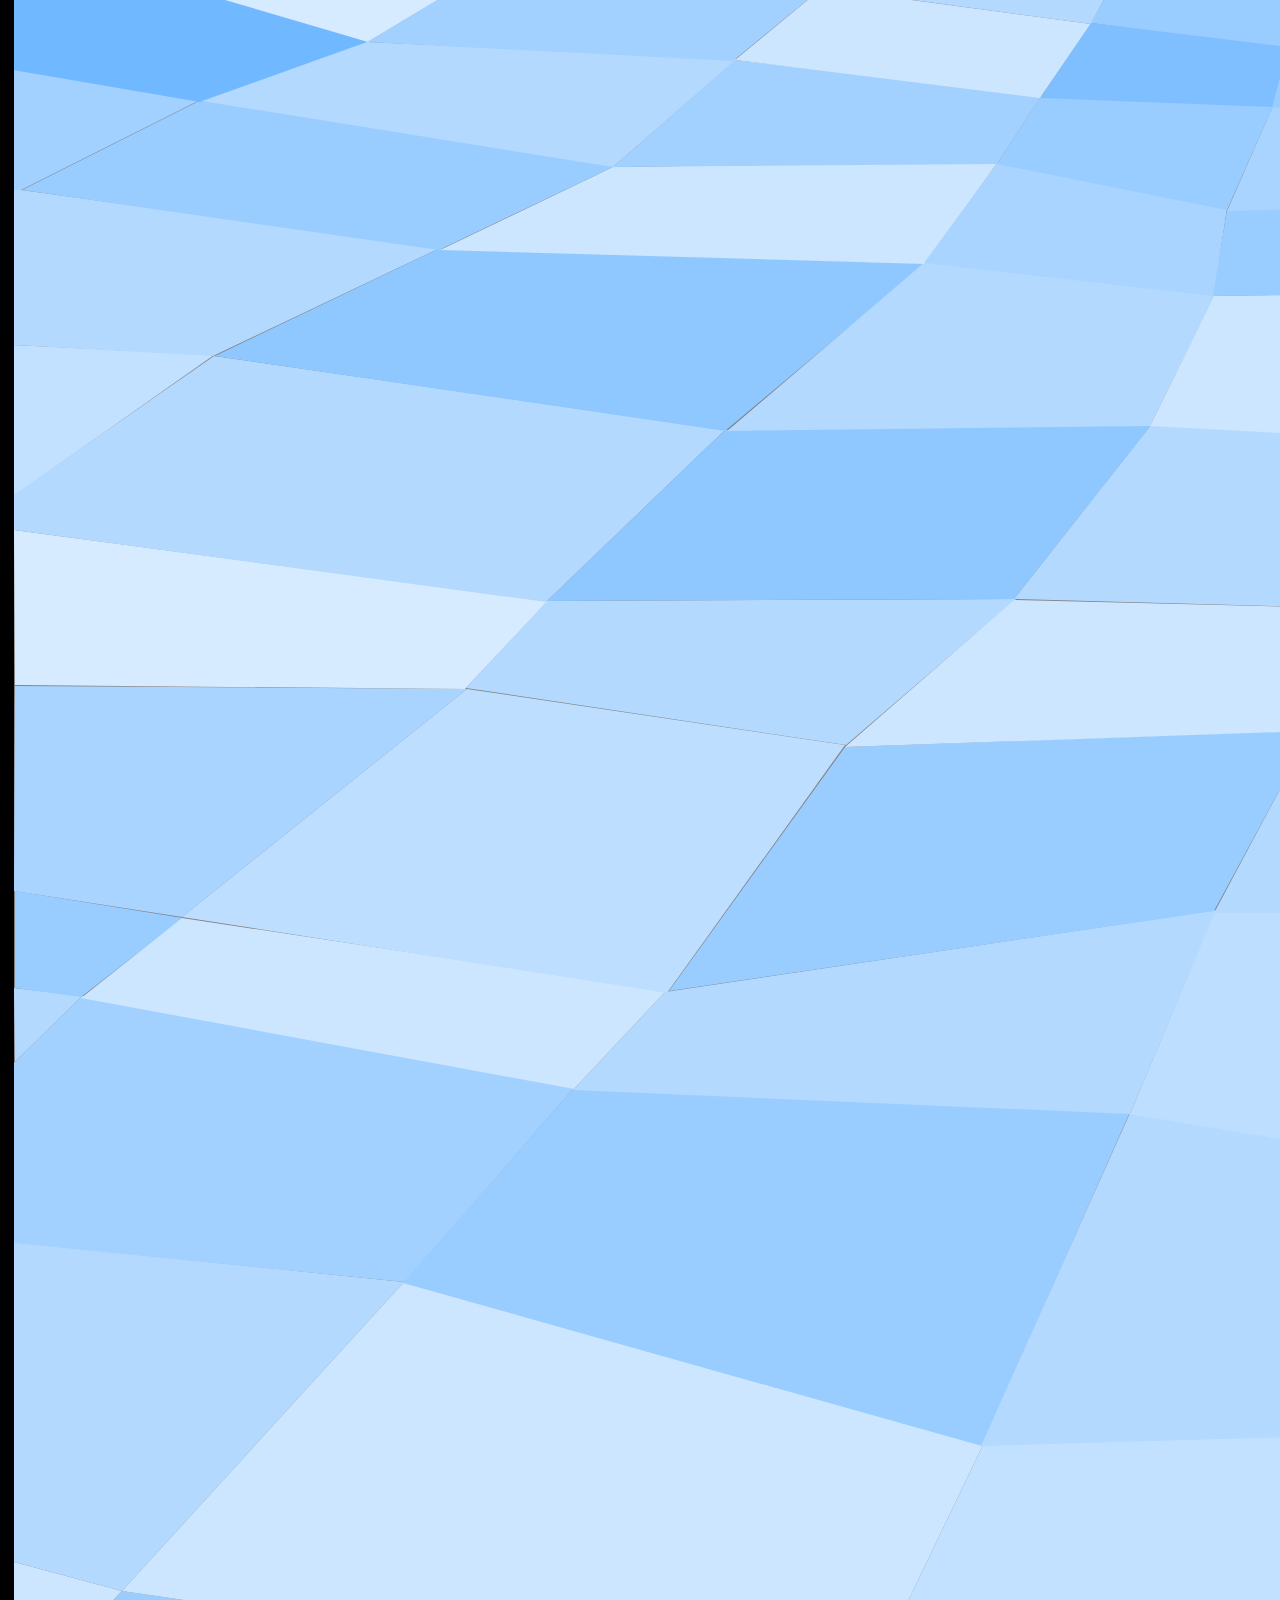
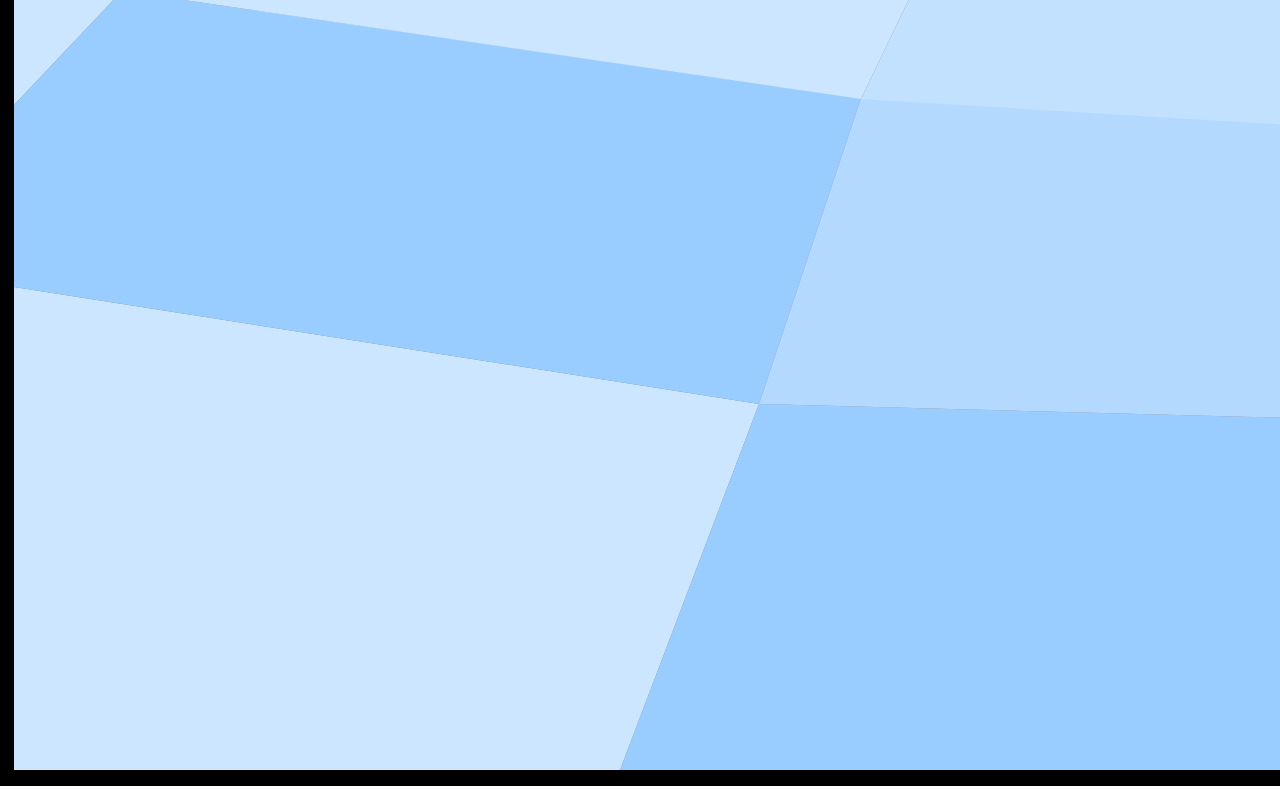
==== commit bc0c929b: "pulse animation" ====
--- a/plane/index.html
+++ b/plane/index.html
@@ -9,10 +9,10 @@
   <meta name="author" content="Fania Raczinski">
   <meta name="description" content="">
 
-  <link rel="apple-touch-icon" sizes="180x180" href="imgs/favicons/apple-touch-icon.png">
-  <link rel="icon" type="image/png" sizes="32x32" href="imgs/favicons/favicon-32x32.png">
-  <link rel="icon" type="image/png" sizes="16x16" href="imgs/favicons/favicon-16x16.png">
-  <link rel="manifest" href="site.webmanifest">
+  <!-- <link rel="apple-touch-icon" sizes="180x180" href="imgs/favicons/apple-touch-icon.png"> -->
+  <!-- <link rel="icon" type="image/png" sizes="32x32" href="imgs/favicons/favicon-32x32.png"> -->
+  <!-- <link rel="icon" type="image/png" sizes="16x16" href="imgs/favicons/favicon-16x16.png"> -->
+  <!-- <link rel="manifest" href="site.webmanifest"> -->
 
   <meta property="og:title" content="TITLE" />
   <meta property="og:type" content="website" />
--- a/plane/styles.css
+++ b/plane/styles.css
@@ -11,6 +11,7 @@
   height: 100vh;
   display: flex;
   align-items: center;
+  /* justify-content: center; */
   /* background: rgb(36, 31, 35); */
 }
 
@@ -26,8 +27,8 @@
 svg {
   /* width: 100%; */
   height: auto;
-  position: absolute;
-  top: 0; bottom: 0; left: 0; right: 0;
+  /* position: absolute; */
+  /* top: 0; bottom: 0; left: 0; right: 0; */
   opacity: 1;
   /* background: rgb(206, 201, 151); */
   /* background: linear-gradient(to top right, var(--blue), var(--blue) 50%, var(--purple) 50%, var(--purple)); */
@@ -46,6 +47,9 @@
   stroke: none;
 }
 
+/* svg circle stop {
+  transition: all 2s ease;
+} */
 
 svg .coordinates.hide {
   display: none;
@@ -56,3 +60,10 @@
 }
 
 
+/* svg circle stop:first-child {
+    stop-color: #1EBEE0;
+}
+
+svg circle stop:last-child {
+    stop-color: #952491;
+} */
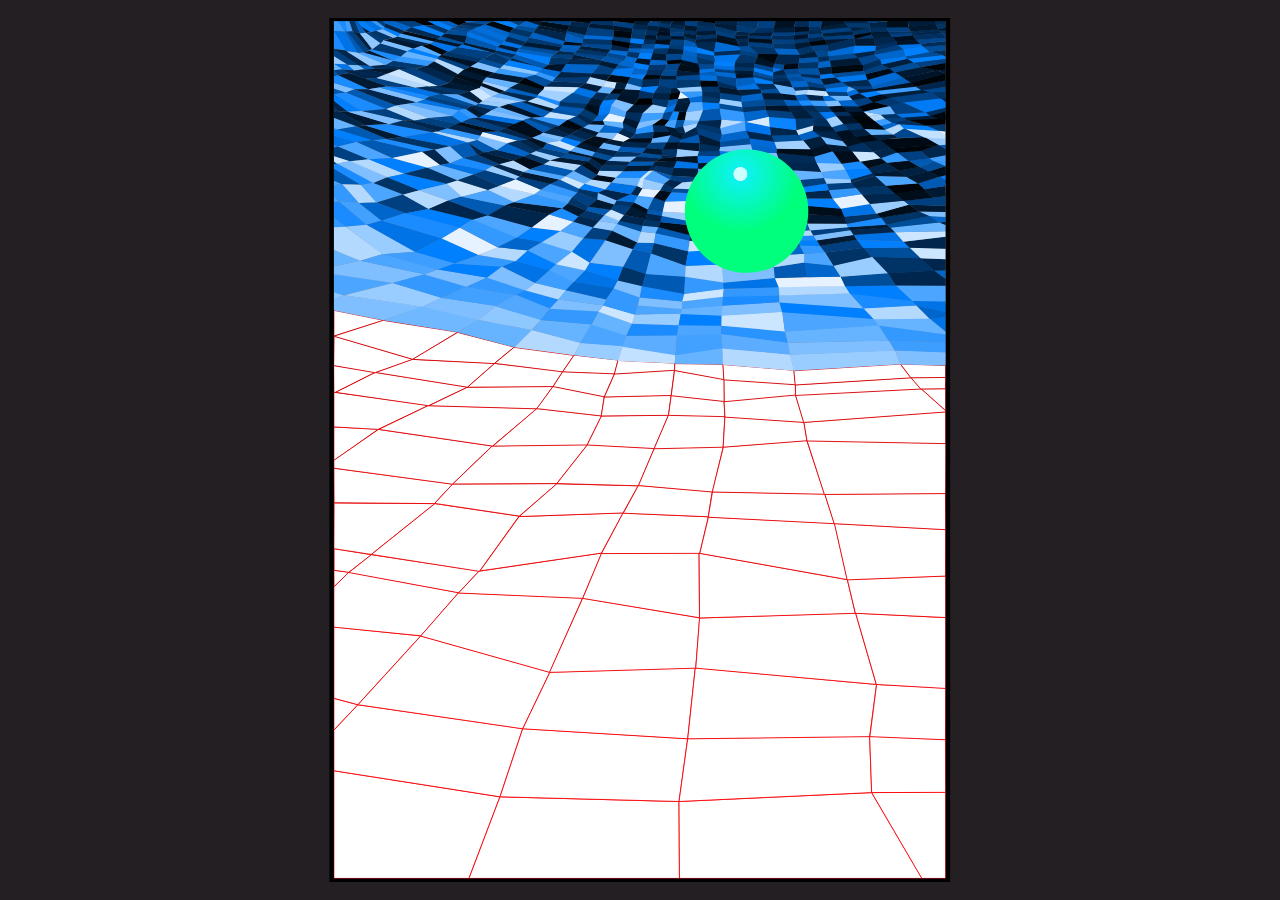
==== commit 10be48f5: "module admin and invert stroke outline colour" ====
--- a/plane/index.html
+++ b/plane/index.html
@@ -24,9 +24,9 @@
   <!-- <meta name="twitter:image" content=""> -->
 
   <link rel="stylesheet" href="styles.css"></link>
-  <script type="module" src="modules/clickListener.js"></script>
-  <script type="module" src="modules/coords.js"></script>
-  <script type="module" src="modules/effects.js"></script>
+  <!-- <script type="module" src="modules/clickListener.js"></script> -->
+  <!-- <script type="module" src="modules/coords.js"></script> -->
+  <script type="module" src="./modules/scripts.js"></script>
 
 </head>
 
--- a/plane/styles.css
+++ b/plane/styles.css
@@ -9,24 +9,29 @@
 body {
   margin: 0;
   height: 100vh;
+  background: rgb(36, 31, 35);
+}
+
+main {
+  height: 100%;
   display: flex;
   align-items: center;
-  /* justify-content: center; */
-  /* background: rgb(36, 31, 35); */
+  justify-content: center;
 }
 
 /* 744 × 752 */
 img {
   /* width: 100%; */
-  height: auto;
+  /* height: auto; */
   position: absolute;
   top: 0; bottom: 0; left: 0; right: 0;
   opacity: 1;
 }
 
 svg {
-  /* width: 100%; */
-  height: auto;
+  width: 100%;
+  /* height: auto; */
+  max-height: 96vh;
   /* position: absolute; */
   /* top: 0; bottom: 0; left: 0; right: 0; */
   opacity: 1;
@@ -44,7 +49,8 @@
 
 svg path {
   /* fill: none; */
-  stroke: none;
+  /* stroke: transparent; */
+  stroke-width: 4;
 }
 
 /* svg circle stop {
@@ -55,10 +61,6 @@
   display: none;
 }
 
-img {
-  /* display: none; */
-}
-
 
 /* svg circle stop:first-child {
     stop-color: #1EBEE0;
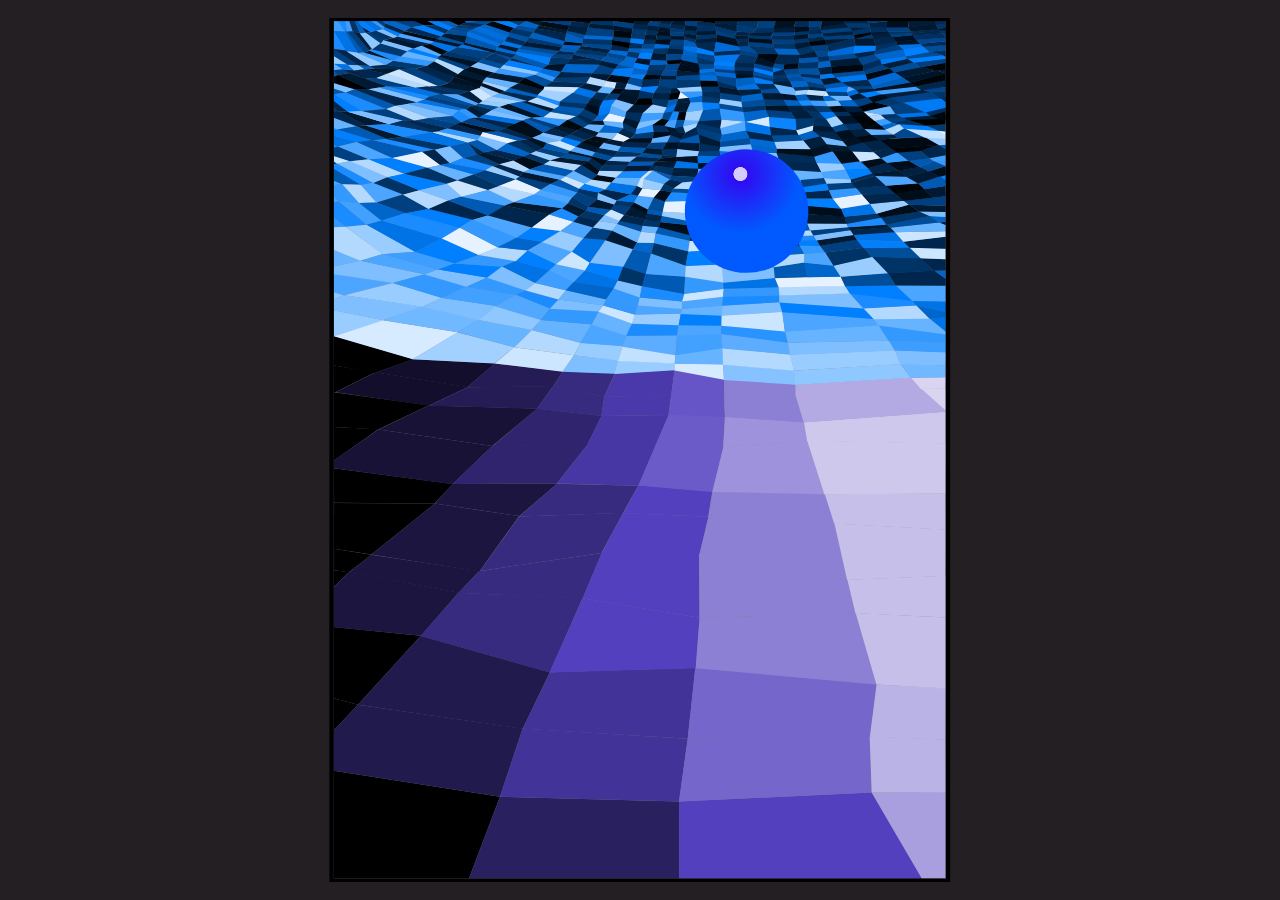
==== commit ecd49271: "progress" ====
--- a/plane/index.html
+++ b/plane/index.html
@@ -476,6 +476,10 @@
         <path d="M 2592 837 L 2758 843 2758 870 2639 868 Z" fill="hsl(210deg 100% 10%)"/>
       </g>
       <g class="rows">
+        <path d="M 14 341 L 140 417 77 421 14 371 Z" fill="hsl(210deg 100% 50%)"/>
+        <path d="M 139 417 L 324 460 262 476 77 421 Z" fill="hsl(210deg 100% 75%)"/>
+        <path d="M 323 460 L 482 508 456 512 262 476 Z" fill="hsl(210deg 100% 20%)"/>
+        <path d="M 481 509 L 659 547 616 558 456 512 Z" fill="hsl(210deg 100% 85%)"/>
         <path d="M 658 547 L 747 592 686 602 616 558 Z" fill="hsl(210deg 100% 35%)"/>
         <path d="M 746 592 L 868 621 819 639 686 603 Z" fill="hsl(210deg 100% 15%)"/>
         <path d="M 866 621 L 959 656 893 678 819 639 Z" fill="hsl(210deg 100% 5%)"/>
@@ -569,8 +573,8 @@
         <path d="M 1443 660 L 1465 662 1447 684 1425 685 Z" fill="hsl(210deg 100% 17%)"/>
         <path d="M 1464 663 L 1539 671 1528 707 1447 684 Z" fill="hsl(210deg 100% 20%)"/>
         <path d="M 1538 672 L 1649 674 1644 714 1527 707 Z" fill="hsl(210deg 100% 12%)"/>
-      </g>
-      <g class="rows">
+      <!-- </g>
+      <g class="rows"> -->
         <path d="M 1446 684 L 1527 707 1521 724 1446 684 Z" fill="hsl(210deg 100% 35%)"/>
         <path d="M 1527 707 L 1643 714 1629 732 1577 737 1521 724 Z" fill="hsl(210deg 100% 25%)"/>
         <path d="M 1643 714 L 1751 718 1747 743 1628 731 Z" fill="hsl(210deg 100% 30%)"/>
@@ -585,6 +589,9 @@
         <path d="M 2683 687 L 2758 664 2759 705 2732 712 Z" fill="hsl(210deg 100% 5%)"/>
       </g>
       <g class="rows">
+        <path d="M 14 234 L 33 257 14 264 Z" fill="hsl(210deg 100% 35%)"/>
+        <path d="M 14 263 L 33 256 171 318 107 320 14 291 Z" fill="hsl(210deg 100% /55%)"/>
+        <path d="M 170 319 L 388 378 293 392 107 320 Z" fill="hsl(210deg 100% 15%)"/>
         <path d="M 386 378 L 574 414 545 439 345 385 Z" fill="hsl(210deg 100% 65%)"/>
         <path d="M 573 414 L 628 450 586 468 545 439 Z" fill="hsl(210deg 100% 55%)"/>
         <path d="M 627 450 L 782 492 760 510 586 468 Z" fill="hsl(210deg 100% 25%)"/>
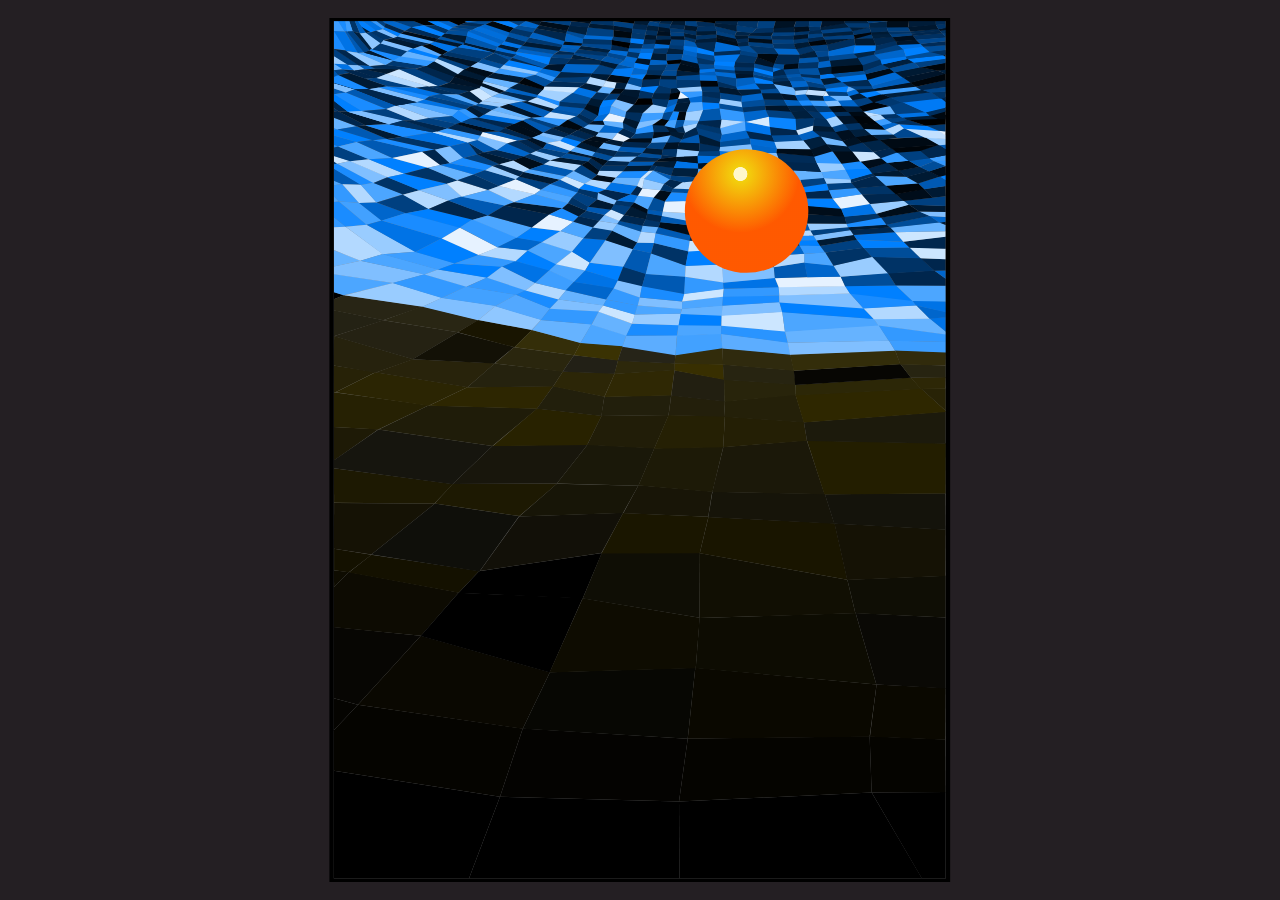
==== commit 7d00a826: "fix glitter" ====
--- a/plane/index.html
+++ b/plane/index.html
@@ -608,6 +608,12 @@
         <path d="M 2706 642 L 2759 640 2758 664 Z" fill="hsl(210deg 100% 60%)"/>
       </g>
       <g class="rows">
+        <path d="M 14 234 L 33 257 14 264 Z" fill="hsl(210deg 100% 35%)"/>
+        <path d="M 14 263 L 33 256 171 318 107 320 14 291 Z" fill="hsl(210deg 100% /55%)"/>
+        <path d="M 170 319 L 388 378 293 392 107 320 Z" fill="hsl(210deg 100% 15%)"/>
+        <path d="M 386 378 L 574 414 545 439 345 385 Z" fill="hsl(210deg 100% 65%)"/>
+        <path d="M 573 414 L 628 450 586 468 545 439 Z" fill="hsl(210deg 100% 55%)"/>
+        <path d="M 627 450 L 782 492 760 510 586 468 Z" fill="hsl(210deg 100% 25%)"/>
         <path d="M 781 493 L 906 537 879 545 755 510 Z" fill="hsl(210deg 100% 15%)"/>
         <path d="M 904 537 L 970 560 952 584 878 545 Z" fill="hsl(210deg 100% 7%)"/>
         <path d="M 969 561 L 1076 596 1060 607 952 584 Z" fill="hsl(210deg 100% 35%)"/>
@@ -658,6 +664,9 @@
         <path d="M 2728 569 L 2758 567 2759 589 2728 569 Z" fill="hsl(210deg 100% 35%)"/>
       </g>
       <g class="rows">
+        <path d="M 14 234 L 33 257 14 264 Z" fill="hsl(210deg 100% 35%)"/>
+        <path d="M 14 263 L 33 256 171 318 107 320 14 291 Z" fill="hsl(210deg 100% 55%)"/>
+        <path d="M 170 319 L 388 378 293 392 107 320 Z" fill="hsl(210deg 100% 15%)"/>
         <path d="M 257 306 L 443 350 421 366 216 312 Z" fill="hsl(210deg 100% 55%)"/>
         <path d="M 443 351 L 630 394 606 409 421 366 Z" fill="hsl(210deg 100% 25%)"/>
         <path d="M 629 395 L 691 431 666 447 607 409 Z" fill="hsl(210deg 100% 10%)"/>
@@ -670,6 +679,18 @@
         <path d="M 1286 598 L 1400 604 1374 621 1269 622 Z" fill="hsl(210deg 100% 20%)"/>
         <path d="M 1398 605 L 1484 612 1482 630 1373 622 Z" fill="hsl(210deg 100% 30%)"/>
         <path d="M 1484 614 L 1552 621 1481 632 Z" fill="hsl(210deg 100% 15%)"/>
+        <path d="M 1550 623 L 1646 616 1647 651 1553 641 Z" fill="hsl(210deg 100% 7%)"/>
+        <path d="M 1645 617 L 1750 618 1731 648 1647 651 Z" fill="hsl(210deg 100% 45%)"/>
+        <path d="M 1748 619 L 1932 643 1944 672 1732 648 Z" fill="hsl(210deg 100% 75%)"/>
+        <path d="M 1931 644 L 2013 642 2075 683 1943 672 Z" fill="hsl(210deg 100% 50%)"/>
+        <path d="M 2013 642 L 2179 648 2201 691 2075 683 Z" fill="hsl(210deg 100% 15%)"/>
+        <path d="M 2179 649 L 2292 652 2308 679 2200 691 Z" fill="hsl(210deg 100% 80%)"/>
+        <path d="M 2291 653 L 2376 641 2411 675 2308 679 Z" fill="hsl(210deg 100% 55%)"/>
+        <path d="M 2375 642 L 2468 627 2495 649 2411 675 Z" fill="hsl(210deg 100% 5%)"/>
+        <path d="M 2467 628 L 2538 601 2592 640 2494 649 Z" fill="hsl(210deg 100% 60%)"/>
+        <path d="M 2538 601 L 2642 594 2685 629 2592 641 Z" fill="hsl(210deg 100% 25%)"/>
+        <path d="M 2642 594 L 2728 568 2759 589 2758 616 2685 629 Z" fill="hsl(210deg 100% 15%)"/>
+        <path d="M 2728 569 L 2758 567 2759 589 2728 569 Z" fill="hsl(210deg 100% 35%)"/>
       </g>
       <g class="rows">
         <path d="M 15 170 L 78 208 14 206 Z" fill="hsl(210deg 100% 80%)"/>
@@ -827,12 +848,10 @@
       </g>
       <g class="rows">
         <path d="M 83 14 L 98 59 73 60 66 14 Z" fill="hsl(210deg 100% 62%)"/>
+        <path d="M 108 14 L 131 68 99 61 83 14 Z" fill="hsl(210deg 100% 20%)"/>
         <path d="M 99 59 L 173 144 151 156 74 60 Z" fill="hsl(210deg 100% 25%)"/>
+        <path d="M 130 68 L 187 137 173 145 100 61 Z" fill="hsl(210deg 100% 12%)"/>
         <path d="M 173 146 L 280 191 151 156 Z" fill="hsl(210deg 100% 10%)"/>
-      </g>
-      <g class="rows">
-        <path d="M 108 14 L 131 68 99 61 83 14 Z" fill="hsl(210deg 100% 20%)"/>
-        <path d="M 130 68 L 187 137 173 145 100 61 Z" fill="hsl(210deg 100% 12%)"/>
         <path d="M 187 138 L 316 171 281 192 172 145 Z" fill="hsl(210deg 100% 55%)"/>
         <path d="M 315 172 L 466 193 429 215 280 192 Z" fill="hsl(210deg 100% 60%)"/>
         <path d="M 465 194 L 572 249 555 264 429 217 Z" fill="hsl(210deg 100% 10%)"/>
@@ -860,17 +879,21 @@
         <path d="M 2267 439 L 2338 434 2368 471 2301 476 Z" fill="hsl(210deg 100% 8%)"/>
         <path d="M 2338 437 L 2416 441 2466 481 2366 471 Z" fill="hsl(210deg 100% 2%)"/>
         <path d="M 2440 462 L 2488 451 2520 470 2467 483 Z" fill="hsl(210deg 100% 62%)"/>
+        <path d="M 2414 442 L 2466 433 2488 451 2439 462 Z" fill="hsl(210deg 100% 85%)"/>
         <path d="M 2487 452 L 2564 444 2585 457 2519 471 Z" fill="hsl(210deg 100% 25%)"/>
+        <path d="M 2465 433 L 2533 428 2564 446 2488 453 Z" fill="hsl(210deg 100% 20%)"/>
         <path d="M 2564 445 L 2686 435 2729 453 2585 458 Z" fill="hsl(210deg 100% 12%)"/>
+        <path d="M 2533 429 L 2667 420 2687 438 2563 447 Z" fill="hsl(210deg 100% 45%)"/>
         <path d="M 2686 437 L 2758 415 2757 454 2727 454 Z" fill="hsl(210deg 100% 3%)"/>
-      </g>
-      <g class="rows">
-        <path d="M 2414 442 L 2466 433 2488 451 2439 462 Z" fill="hsl(210deg 100% 85%)"/>
-        <path d="M 2465 433 L 2533 428 2564 446 2488 453 Z" fill="hsl(210deg 100% 20%)"/>
-        <path d="M 2533 429 L 2667 420 2687 438 2563 447 Z" fill="hsl(210deg 100% 45%)"/>
         <path d="M 2667 422 L 2758 399 2758 419 2687 439 Z" fill="hsl(210deg 100% 18%)"/>
       </g>
       <g class="rows">
+        <path d="M 83 14 L 98 59 73 60 66 14 Z" fill="hsl(210deg 100% 62%)"/>
+        <path d="M 99 59 L 173 144 151 156 74 60 Z" fill="hsl(210deg 100% 25%)"/>
+        <path d="M 173 146 L 280 191 151 156 Z" fill="hsl(210deg 100% 10%)"/>
+        <path d="M 315 172 L 466 193 429 215 280 192 Z" fill="hsl(210deg 100% 60%)"/>
+        <path d="M 465 194 L 572 249 555 264 429 217 Z" fill="hsl(210deg 100% 10%)"/>
+        <path d="M 571 250 L 684 281 675 304 554 264 Z" fill="hsl(210deg 100% 5%)"/>
         <path d="M 683 284 L 803 313 782 328 681 292 Z" fill="hsl(210deg 100% 82%)"/>
         <path d="M 802 314 L 930 343 925 356 782 329 Z" fill="hsl(210deg 100% 38%)"/>
         <path d="M 929 344 L 1027 373 1026 395 925 356 Z" fill="hsl(210deg 100% 55%)"/>
@@ -1061,22 +1084,20 @@
         <path d="M 2722 236 L 2759 231 2759 251 Z" fill="hsl(210deg 100% 12%)"/>
       </g>
       <g class="rows">
+        <path d="M 233 14 L 279 14 364 39 334 58 246 25 232 14 Z" fill="hsl(210deg 100% 40%)"/>
         <path d="M 205 14 L 205 14 232 14 245 23 243 42 Z" fill="hsl(210deg 100% 25%)"/>
+        <path d="M 363 40 L 496 82 480 94 333 58 Z" fill="hsl(210deg 100% 17%)"/>
         <path d="M 245 24 L 333 58 313 70 242 42 Z" fill="hsl(210deg 100% 15%)"/>
+        <path d="M 495 83 L 602 110 592 120 480 95 Z" fill="hsl(210deg 100% 32%)"/>
         <path d="M 333 59 L 480 93 467 106 314 70 Z" fill="hsl(210deg 100% 5%)"/>
+        <path d="M 602 110 L 740 143 733 157 593 119 Z" fill="hsl(210deg 100% 10%)"/>
         <path d="M 479 94 L 593 118 570 130 467 106 Z" fill="hsl(210deg 100% 9%)"/>
+        <path d="M 739 144 L 835 163 813 178 733 157 Z" fill="hsl(210deg 100% 18%)"/><path d="M 834 164 L 976 208 951 226 813 179 Z" fill="hsl(210deg 100% 35%)"/>
         <path d="M 591 119 L 734 156 569 131 Z" fill="hsl(210deg 100% 45%)"/>
+        <path d="M 977 209 L 1057 204 1034 241 951 226 Z" fill="hsl(210deg 100% 8%)"/>
         <path d="M 733 156 L 814 177 801 189 733 158 Z" fill="hsl(210deg 100% 30%)"/>
+        <path d="M 1056 205 L 1208 208 1172 249 1032 242 Z" fill="hsl(210deg 100% 40%)"/>
         <path d="M 814 178 L 952 223 802 189 Z" fill="hsl(210deg 100% 17%)"/>
-      </g>
-      <g class="rows">
-        <path d="M 233 14 L 279 14 364 39 334 58 246 25 232 14 Z" fill="hsl(210deg 100% 40%)"/>
-        <path d="M 363 40 L 496 82 480 94 333 58 Z" fill="hsl(210deg 100% 17%)"/>
-        <path d="M 495 83 L 602 110 592 120 480 95 Z" fill="hsl(210deg 100% 32%)"/>
-        <path d="M 602 110 L 740 143 733 157 593 119 Z" fill="hsl(210deg 100% 10%)"/>
-        <path d="M 739 144 L 835 163 813 178 733 157 Z" fill="hsl(210deg 100% 18%)"/><path d="M 834 164 L 976 208 951 226 813 179 Z" fill="hsl(210deg 100% 35%)"/>
-        <path d="M 977 209 L 1057 204 1034 241 951 226 Z" fill="hsl(210deg 100% 8%)"/>
-        <path d="M 1056 205 L 1208 208 1172 249 1032 242 Z" fill="hsl(210deg 100% 40%)"/>
         <path d="M 1207 209 L 1276 226 1257 254 1172 250 Z" fill="hsl(210deg 100% 25%)"/>
         <path d="M 1275 227 L 1361 222 1344 266 1256 255 Z" fill="hsl(210deg 100% 48%)"/>
         <path d="M 1348 254 L 1415 250 1397 276 1344 266 Z" fill="hsl(210deg 100% 50%)"/>
@@ -1098,13 +1119,21 @@
       </g>
       <g class="rows">
         <path d="M 281 14 L 372 14 422 32 363 42 Z" fill="hsl(210deg 100% 25%)"/>
+        <path d="M 372 14 L 435 14 473 30 419 33 Z" fill="hsl(210deg 100% 0%)"/>
         <path d="M 419 32 L 513 68 495 83 362 42 Z" fill="hsl(210deg 100% 50%)"/>
+        <path d="M 472 31 L 532 54 513 70 419 34 Z" fill="hsl(210deg 100% 20%)"/>
         <path d="M 512 69 L 612 79 602 112 495 83 Z" fill="hsl(210deg 100% 10%)"/>
+        <path d="M 530 55 L 617 57 611 82 512 70 Z" fill="hsl(210deg 100% 30%)"/>
         <path d="M 610 80 L 749 126 740 145 602 111 Z" fill="hsl(210deg 100% 34%)"/>
+        <path d="M 616 58 L 766 117 748 129 610 81 Z" fill="hsl(210deg 100% 45%)"/>
         <path d="M 749 128 L 831 151 835 165 740 146 Z" fill="hsl(210deg 100% 42%)"/>
+        <path d="M 765 118 L 845 135 832 153 748 130 Z" fill="hsl(210deg 100% 10%)"/>
         <path d="M 831 152 L 988 175 977 210 834 165 Z" fill="hsl(210deg 100% 50%)"/>
+        <path d="M 845 136 L 1001 161 989 177 833 153 Z" fill="hsl(210deg 100% 39%)"/>
         <path d="M 988 176 L 1077 182 1056 207 977 209 Z" fill="hsl(210deg 100% 20%)"/>
+        <path d="M 1000 163 L 1090 163 1077 183 989 177 Z" fill="hsl(210deg 100% 25%)"/>
         <path d="M 1076 183 L 1213 189 1207 210 1056 206 Z" fill="hsl(210deg 100% 15%)"/>
+        <path d="M 1089 164 L 1213 191 1078 183 Z" fill="hsl(210deg 100% 12%)"/>
         <path d="M 1212 191 L 1292 206 1275 229 1206 210 Z" fill="hsl(210deg 100% 10%)"/>
         <path d="M 1290 207 L 1360 223 1274 229 Z" fill="hsl(210deg 100% 32%)"/>
         <path d="M 1360 223 L 1422 231 1415 252 1348 255 Z" fill="hsl(210deg 100% 40%)"/>
@@ -1123,16 +1152,6 @@
         <path d="M 2398 251 L 2506 225 2529 243 2407 278 Z" fill="hsl(210deg 100% 4%)"/>
         <path d="M 2505 226 L 2614 197 2642 222 2528 244 Z" fill="hsl(210deg 100% 30%)"/>
         <path d="M 2615 199 L 2758 182 2758 202 2642 222 Z" fill="hsl(210deg 100% 25%)"/>
-      </g>
-      <g class="rows">
-        <path d="M 372 14 L 435 14 473 30 419 33 Z" fill="hsl(210deg 100% 0%)"/>
-        <path d="M 472 31 L 532 54 513 70 419 34 Z" fill="hsl(210deg 100% 20%)"/>
-        <path d="M 530 55 L 617 57 611 82 512 70 Z" fill="hsl(210deg 100% 30%)"/>
-        <path d="M 616 58 L 766 117 748 129 610 81 Z" fill="hsl(210deg 100% 45%)"/>
-        <path d="M 765 118 L 845 135 832 153 748 130 Z" fill="hsl(210deg 100% 10%)"/>
-        <path d="M 845 136 L 1001 161 989 177 833 153 Z" fill="hsl(210deg 100% 39%)"/>
-        <path d="M 1000 163 L 1090 163 1077 183 989 177 Z" fill="hsl(210deg 100% 25%)"/>
-        <path d="M 1089 164 L 1213 191 1078 183 Z" fill="hsl(210deg 100% 12%)"/>
       </g>
       <g class="rows">
         <path d="M 434 14 L 481 14 548 42 530 55 470 31 Z" fill="hsl(210deg 100% 50%)"/>
@@ -1209,6 +1228,15 @@
         <path d="M 1814 197 L 1899 200 1901 222 1810 220 Z" fill="hsl(210deg 100% 15%)"/>
         <path d="M 1898 202 L 1985 219 1985 243 1901 223 Z" fill="hsl(210deg 100% 28%)"/>
         <path d="M 1985 221 L 2031 230 1985 243 Z" fill="hsl(210deg 100% 45%)"/>
+        <path d="M 1985 242 L 2030 227 2043 253 1984 260 Z" fill="hsl(210deg 100% 15%)"/>
+        <path d="M 2029 229 L 2097 224 2106 250 2041 253 Z" fill="hsl(210deg 100% 28%)"/>
+        <path d="M 2097 226 L 2186 221 2196 256 2106 251 Z" fill="hsl(210deg 100% 32%)"/>
+        <path d="M 2185 223 L 2247 215 2247 249 2196 255 Z" fill="hsl(210deg 100% 12%)"/>
+        <path d="M 2246 217 L 2386 206 2389 237 2246 250 Z" fill="hsl(210deg 100% 3%)"/>
+        <path d="M 2385 209 L 2465 182 2472 207 2389 238 Z" fill="hsl(210deg 100% 18%)"/>
+        <path d="M 2464 185 L 2579 170 2584 184 2472 208 Z" fill="hsl(210deg 100% 47%)"/>
+        <path d="M 2578 171 L 2684 150 2747 167 2584 184 Z" fill="hsl(210deg 100% 30%)"/>
+        <path d="M 2685 151 L 2757 143 2758 164 2746 167 Z" fill="hsl(210deg 100% 19%)"/>
       </g>
       <g class="rows">
         <path d="M 600 14 L 659 14 612 19 Z" fill="hsl(210deg 100% 50%)"/>
@@ -1280,20 +1308,20 @@
         <path d="M 1829 127 L 1874 122 1917 160 1839 146 Z" fill="hsl(210deg 100% 30%)"/>
         <path d="M 1875 124 L 1987 133 2009 163 1915 160 Z" fill="hsl(210deg 100% 20%)"/>
         <path d="M 1988 135 L 2085 136 2104 165 2008 163 Z" fill="hsl(210deg 100% 40%)"/>
+        <path d="M 2086 137 L 2085 138 2151 123 2171 149 2105 166 Z" fill="hsl(210deg 100% 20%)"/>
         <path d="M 2104 165 L 2171 147 2185 175 2102 182 Z" fill="hsl(210deg 100% 12%)"/>
+        <path d="M 2151 124 L 2225 117 2233 150 2171 150 Z" fill="hsl(210deg 100% 25%)"/>
         <path d="M 2171 149 L 2232 148 2232 172 2185 176 Z" fill="hsl(210deg 100% 28%)"/>
+        <path d="M 2225 119 L 2349 90 2352 124 2233 150 Z" fill="hsl(210deg 100% 18%)"/>
         <path d="M 2232 149 L 2352 121 2344 159 2233 172 Z" fill="hsl(210deg 100% 42%)"/>
+        <path d="M 2349 92 L 2432 89 2446 125 2353 125 Z" fill="hsl(210deg 100% 10%)"/>
         <path d="M 2352 123 L 2446 123 2443 147 2344 160 Z" fill="hsl(210deg 100% 50%)"/>
+        <path d="M 2431 91 L 2516 83 2536 105 2446 126 Z" fill="hsl(210deg 100% 15%)"/>
         <path d="M 2445 124 L 2535 102 2541 120 2443 147 Z" fill="hsl(210deg 100% 19%)"/>
+        <path d="M 2517 85 L 2610 76 2627 100 2535 105 Z" fill="hsl(210deg 100% 6%)"/>
         <path d="M 2535 104 L 2625 97 2645 117 2541 121 Z" fill="hsl(210deg 100% 8%)"/>
+        <path d="M 2610 78 L 2741 68 2758 82 2758 89 2626 99 Z" fill="hsl(210deg 100% 19%)"/>
         <path d="M 2625 98 L 2758 88 2758 104 2644 117 Z" fill="hsl(210deg 100% 28%)"/>
-        <path d="M 2086 137 L 2085 138 2151 123 2171 149 2105 166 Z" fill="hsl(210deg 100% 20%)"/>
-        <path d="M 2151 124 L 2225 117 2233 150 2171 150 Z" fill="hsl(210deg 100% 25%)"/>
-        <path d="M 2225 119 L 2349 90 2352 124 2233 150 Z" fill="hsl(210deg 100% 18%)"/>
-        <path d="M 2349 92 L 2432 89 2446 125 2353 125 Z" fill="hsl(210deg 100% 10%)"/>
-        <path d="M 2431 91 L 2516 83 2536 105 2446 126 Z" fill="hsl(210deg 100% 15%)"/>
-        <path d="M 2517 85 L 2610 76 2627 100 2535 105 Z" fill="hsl(210deg 100% 6%)"/>
-        <path d="M 2610 78 L 2741 68 2758 82 2758 89 2626 99 Z" fill="hsl(210deg 100% 19%)"/>
         <path d="M 2741 70 L 2759 66 2759 83 2741 70 Z" fill="hsl(210deg 100% 25%)"/>
       </g>
       <g class="rows">
--- a/plane/styles.css
+++ b/plane/styles.css
@@ -19,28 +19,13 @@
   justify-content: center;
 }
 
-/* 744 × 752 */
-img {
-  /* width: 100%; */
-  /* height: auto; */
-  position: absolute;
-  top: 0; bottom: 0; left: 0; right: 0;
-  opacity: 1;
-}
 
 svg {
   width: 100%;
-  /* height: auto; */
   max-height: 96vh;
   /* position: absolute; */
   /* top: 0; bottom: 0; left: 0; right: 0; */
   opacity: 1;
-  /* background: rgb(206, 201, 151); */
-  /* background: linear-gradient(to top right, var(--blue), var(--blue) 50%, var(--purple) 50%, var(--purple)); */
-  /* border: 1px solid white; */
-
-  /* mix-blend-mode: difference; */
-
 }
 
 svg text {
@@ -53,19 +38,6 @@
   stroke-width: 4;
 }
 
-/* svg circle stop {
-  transition: all 2s ease;
-} */
-
 svg .coordinates.hide {
   display: none;
 }
-
-
-/* svg circle stop:first-child {
-    stop-color: #1EBEE0;
-}
-
-svg circle stop:last-child {
-    stop-color: #952491;
-} */
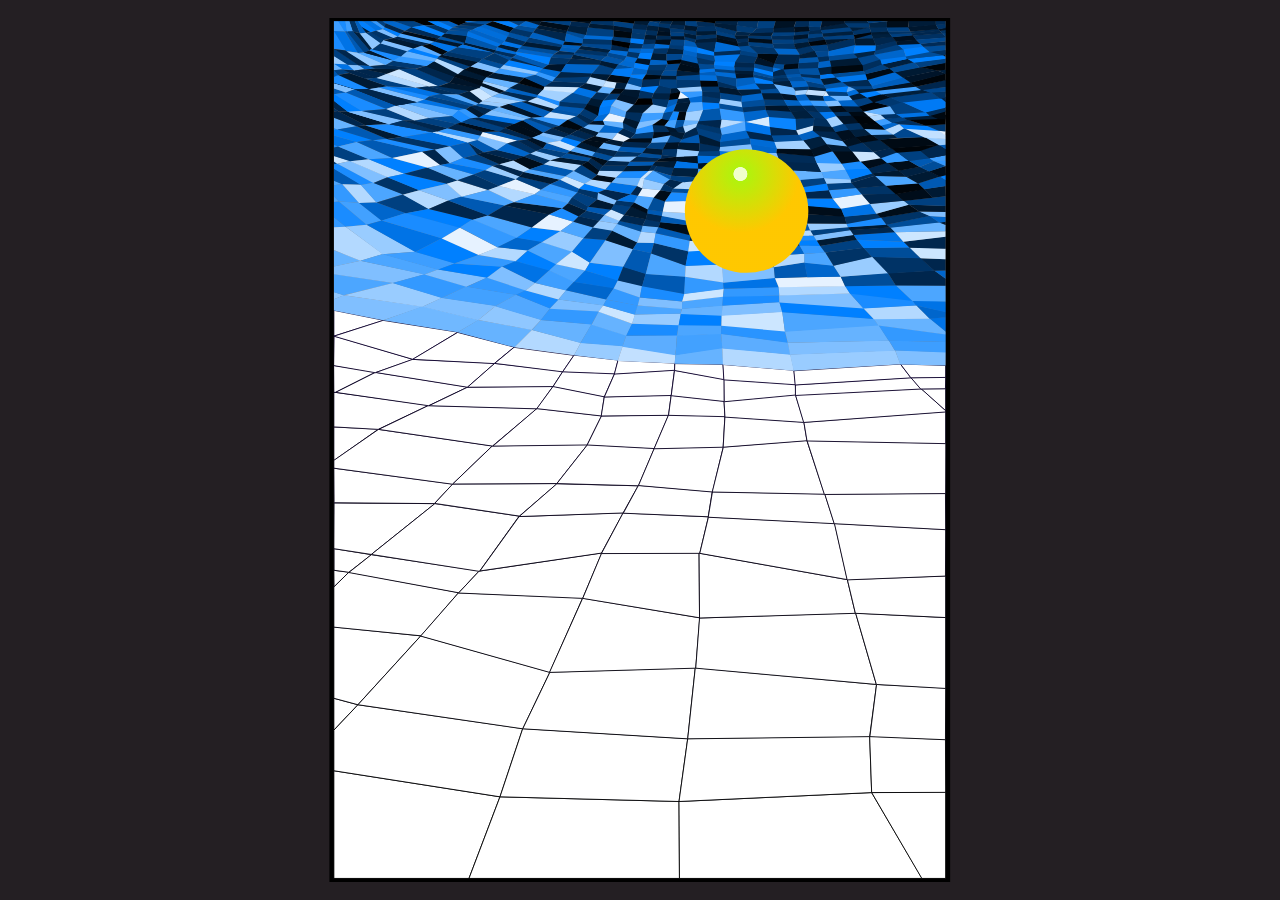
==== commit 6d658c3a: "add favicon imgs" ====
--- a/plane/index.html
+++ b/plane/index.html
@@ -4,28 +4,28 @@
   <meta charset="UTF-8">
   <meta name="viewport" content="width=device-width, initial-scale=1.0">
   <meta name="color-scheme" content="light"/>
-  <title>Dave Art</title>
+  <title>Isolation</title>
   <meta name="keywords" content="svg, art, ...">
   <meta name="author" content="Fania Raczinski">
-  <meta name="description" content="">
-
-  <!-- <link rel="apple-touch-icon" sizes="180x180" href="imgs/favicons/apple-touch-icon.png"> -->
-  <!-- <link rel="icon" type="image/png" sizes="32x32" href="imgs/favicons/favicon-32x32.png"> -->
-  <!-- <link rel="icon" type="image/png" sizes="16x16" href="imgs/favicons/favicon-16x16.png"> -->
-  <!-- <link rel="manifest" href="site.webmanifest"> -->
-
-  <meta property="og:title" content="TITLE" />
+  <meta name="description" content="2026 animated version of Dave Everitt's artwork.">
+
+  <link rel="icon" type="image/png" href="./imgs/favicons/favicon-96x96.png" sizes="96x96" />
+  <link rel="icon" type="image/svg+xml" href="./imgs/favicons/favicon.svg" />
+  <link rel="shortcut icon" href="./imgs/favicons/favicon.ico" />
+  <link rel="apple-touch-icon" sizes="180x180" href="./imgs/favicons/apple-touch-icon.png" />
+  <meta name="apple-mobile-web-app-title" content="Isolation" />
+  <link rel="manifest" href="./imgs/favicons/site.webmanifest" />
+
+  <meta property="og:title" content="Isolation" />
   <meta property="og:type" content="website" />
-  <!-- <meta property="og:url" content="" /> -->
-  <!-- <meta property="og:image" content="" /> -->
+  <meta property="og:url" content="fania.uk" />
+  <meta property="og:image" content="./imgs/preview.jpeg" />
 
   <meta name="twitter:card" content="summary_large_image">
-  <meta name="twitter:title" content="TITLE">
-  <!-- <meta name="twitter:image" content=""> -->
+  <meta name="twitter:title" content="Isolation">
+  <meta name="twitter:image" content="./imgs/preview.jpeg">
 
   <link rel="stylesheet" href="styles.css"></link>
-  <!-- <script type="module" src="modules/clickListener.js"></script> -->
-  <!-- <script type="module" src="modules/coords.js"></script> -->
   <script type="module" src="./modules/scripts.js"></script>
 
 </head>
